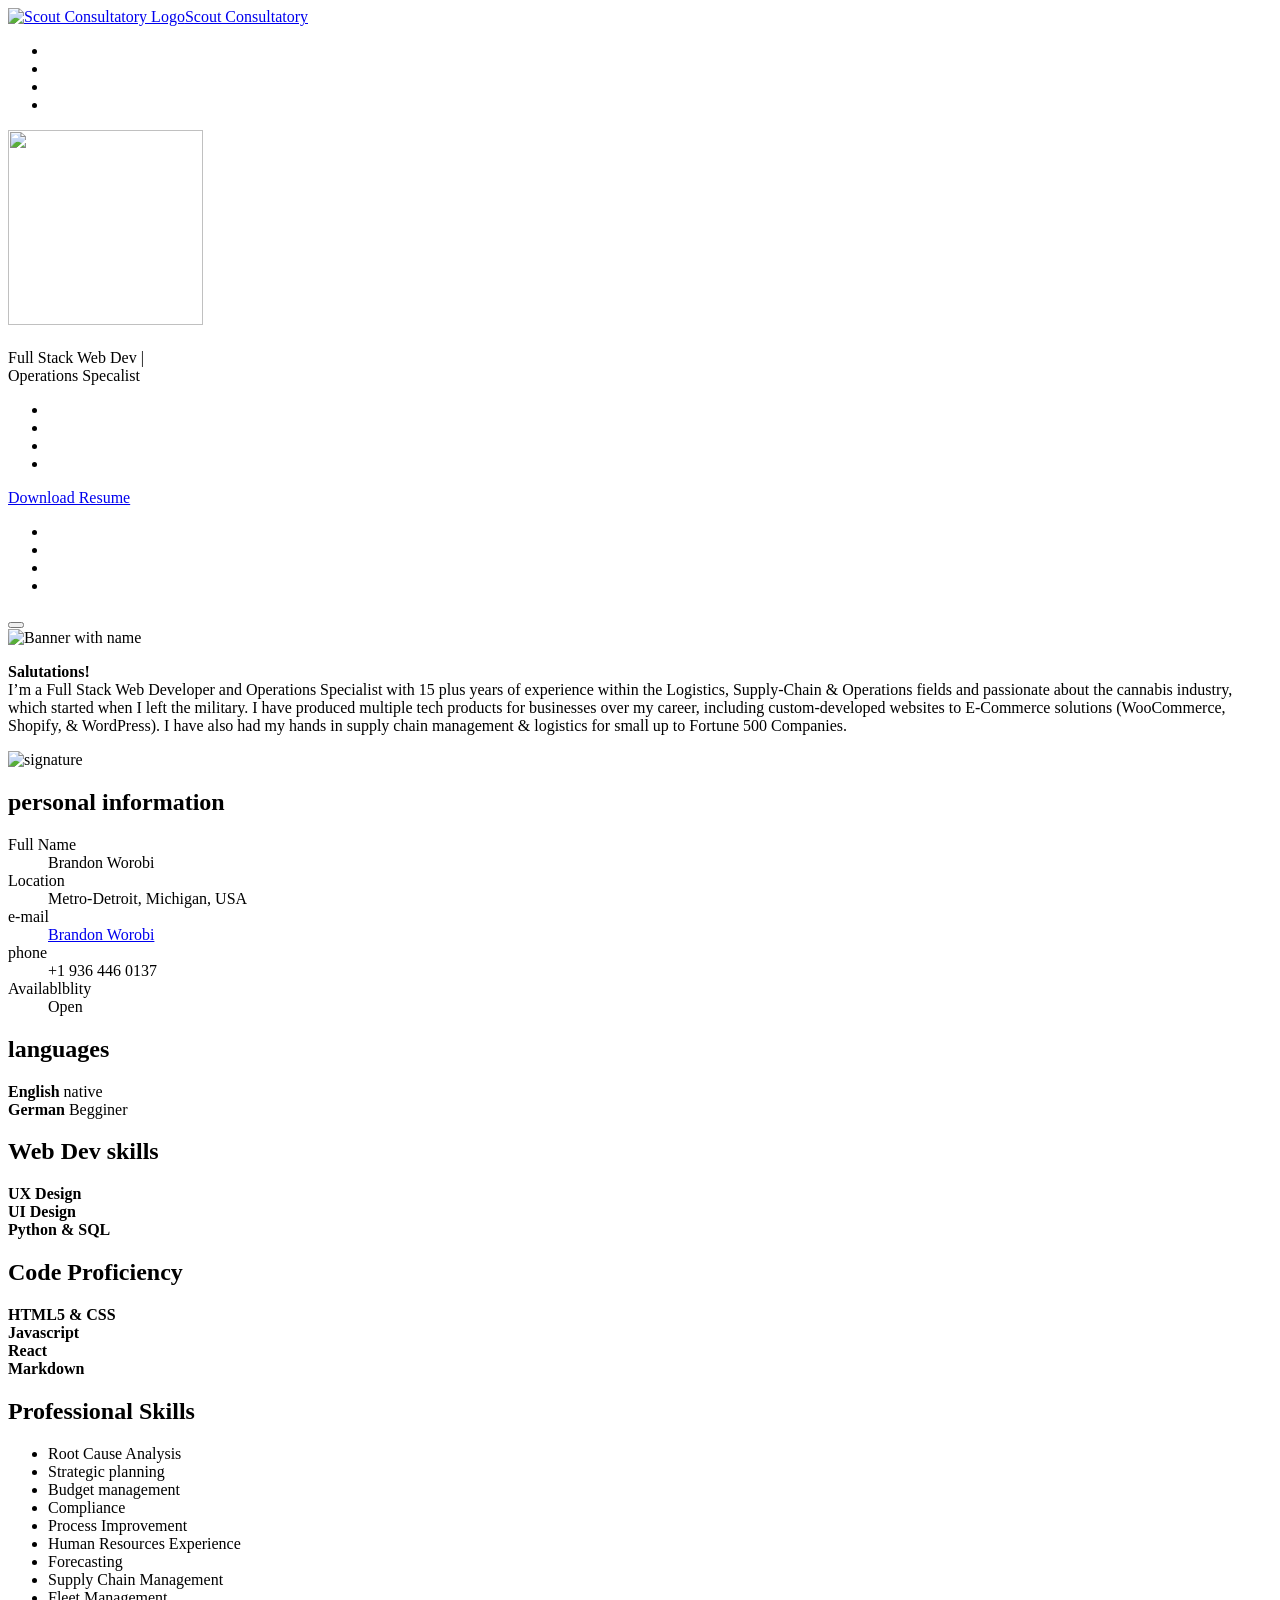
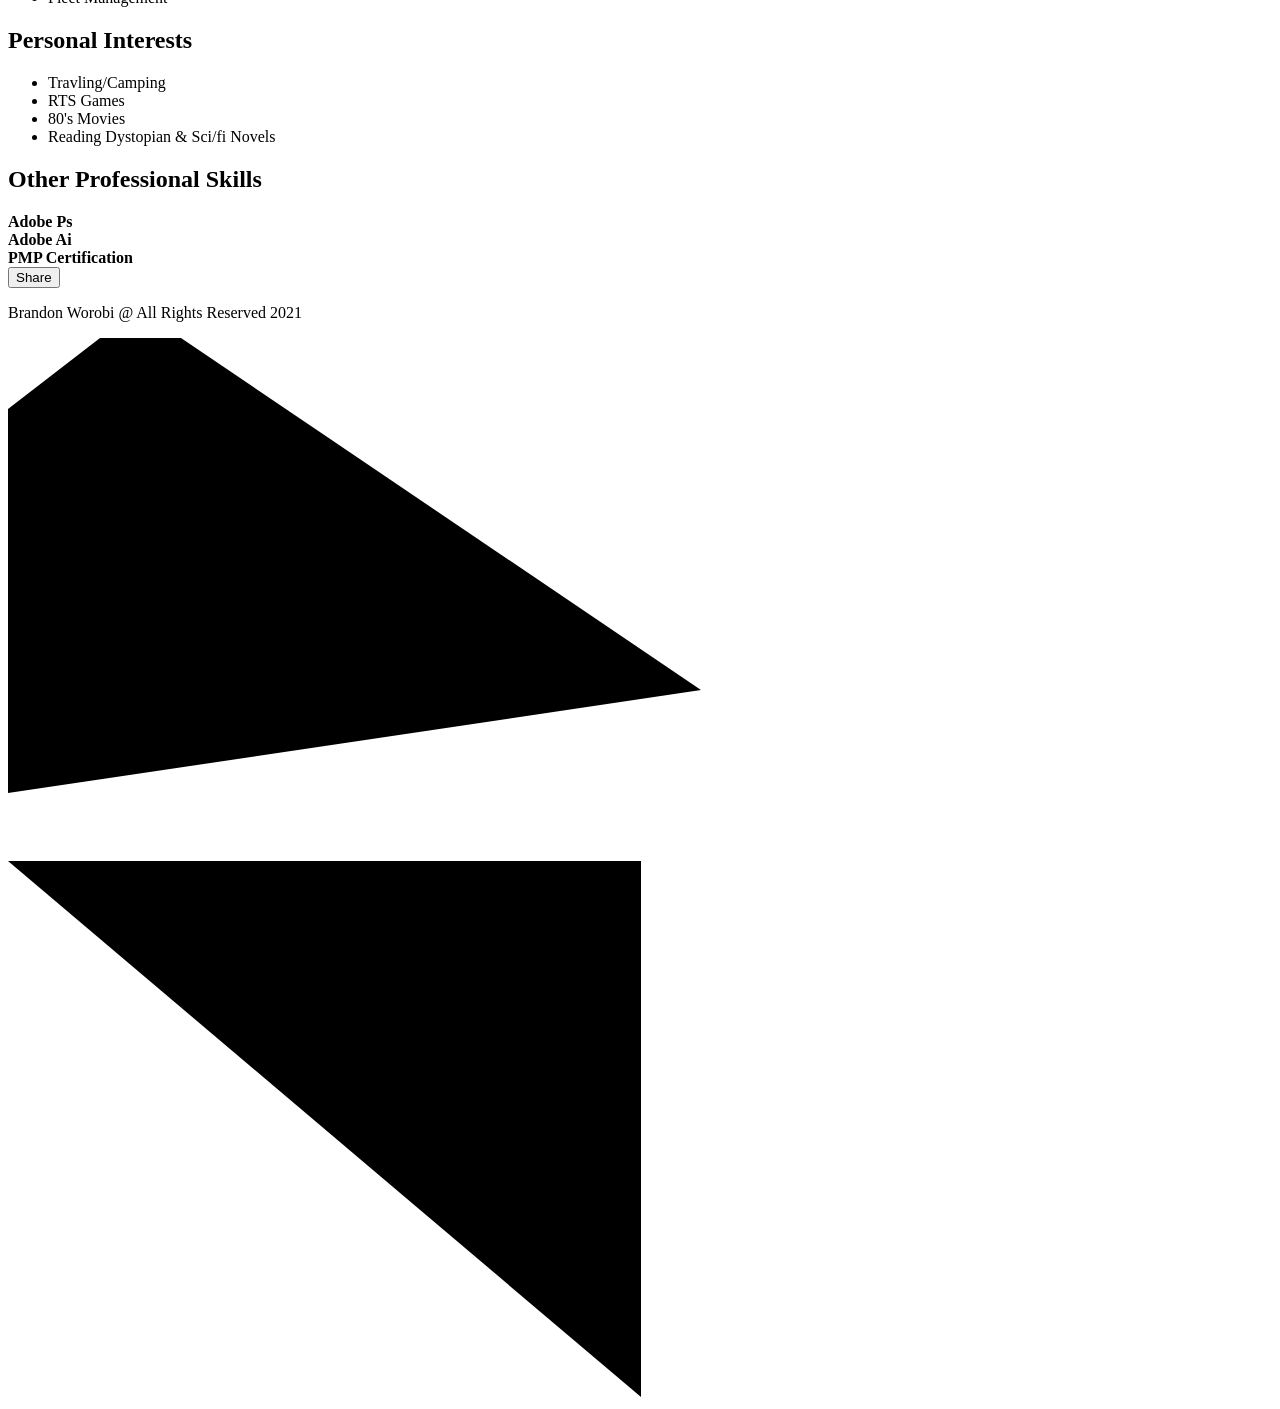
==== index.html @ 85aa5454 "update html file local" ====
<!DOCTYPE html>
<html lang="en" class="crt crt-side-box-on crt-nav-on crt-nav-type2 crt-main-nav-on crt-sidebar-on crt-layers-1">
<head>
    <meta charset="utf-8">
    <meta http-equiv="X-UA-Compatible" content="IE=edge">
    <meta name="viewport" content="width=device-width, initial-scale=1">

    <title>Brandon Worobi</title>
    <meta name="description" content="">

    <link rel="apple-touch-icon" href="apple-touch-icon.png">
    <link rel="icon" type="image/png" sizes="32x32" href="/favicon-32x32.png">
    <link rel="icon" type="image/png" sizes="16x16" href="/favicon-16x16.png">
    <link rel="shortcut icon" href="favicon.ico">

    <!-- Google Fonts -->
    <link href="https://fonts.googleapis.com/css?family=Pacifico" rel="stylesheet">
    <link href="https://fonts.googleapis.com/css?family=Quicksand:400,700" rel="stylesheet">

    <!-- Icon Fonts -->
    <link href="assets/fonts/icomoon/style.css" rel="stylesheet">

    <!-- Styles -->
    <link href="assets/css/plugins.min.css" rel="stylesheet">
    <link href="assets/css/style.min.css" rel="stylesheet">

    <!-- Modernizer -->
    <script type="text/javascript" src="assets/js/vendor/modernizr-3.3.1.min.js"></script>
</head>

<body class="">
<div class="crt-wrapper">
<header id="crt-header">
    <div class="crt-head-inner crt-container">
        <div class="crt-container-sm">
            <div class="crt-head-row">
                <div id="crt-head-col1" class="text-left crt-head-col">
                    <a id="crt-logo" class="crt-logo" href="index.html">
                        <img src="assets/images/uploads/brand/Scout_Consultatory.png" alt="Scout Consultatory Logo"><span>Scout Consultatory</span>
                    </a>
                </div> 
            </div>
        </div>
        <!-- .crt-head-inner -->
    </div>

    <nav id="crt-nav-sm" class="crt-nav hidden-lg hidden-md">
        <ul class="clear-list">
            <li>
                <a href="index.html" data-tooltip="Home"><img class="avatar avatar-42"
                                                                src="assets/images/uploads/avatar/BW-Selfie.png"
                                                                srcset="assets/images/uploads/avatar/BW-Selfie.png 2x"
                                                                alt=""></a>
            </li>
            <li>
                <a href="experience.html" data-tooltip="Experience"><span
                        class="crt-icon crt-icon-experience"></span></a>
            </li>
            <li>
                <a href="portfolio.html" data-tooltip="Portfolio"><span class="crt-icon crt-icon-portfolio"></span></a>
            </li>
            <li>
                <a href="contact.html" data-tooltip="Contact"><span class="crt-icon crt-icon-contact"></span></a>
            </li>
        </ul>
    </nav>
    <!-- #crt-nav-sm -->
</header>
<!-- #crt-header -->

<div id="crt-container" class="crt-container">
<div id="crt-side-box-wrap" class="crt-sticky">
    <div id="crt-side-box">

        <div class="crt-side-box-item">

            <div class="text-center crt-card bg-primary">
                <div class="crt-card-avatar">
                    <img class="avatar avatar-195" src="assets/images/uploads/avatar/BW-Selfie.png"
                         srcset="assets/images/uploads/avatar/BW-Selfie.png 2x" width="195" height="195" alt="">
                </div>
                <div class="crt-card-info">
                    <h2 class="text-upper"></h2>

                    <p class="text-muted">Full Stack Web Dev |<br> Operations Specalist</p>
                    <ul class="crt-social clear-list">
                        <li><a><span class="crt-icon crt-icon-linkedin"></span></a></li>
                        <li><a><span class="crt-icon crt-icon-twitter"></span></a></li>
                        <li><a><span class="crt-icon crt-icon-github"></span></a></li>
                        <li><a><span class="crt-icon crt-icon-instagram"></span></a></li>
                    </ul>
                </div>
            </div>
            <div class="crt-side-box-btn">
                <a class="btn btn-default btn-lg btn-block btn-thin btn-upper" href="#">Download Resume</a>
            </div>
        </div>
        <!-- .crt-side-box-item -->

    </div>
    <!-- #crt-side-box -->
</div>
<!-- #crt-side-box-wrap -->
<div id="crt-nav-wrap" class="hidden-sm hidden-xs">
    <div id="crt-nav-inner">
        <div class="crt-nav-cont">
            <div id="crt-nav-scroll">
                <nav id="crt-nav" class="crt-nav">
                    <ul class="clear-list">
                        <li>
                            <a href="index.html" data-tooltip="Home"><img class="avatar avatar-42"
                                                                            src="assets/images/uploads/avatar/BW-Selfie.png"
                                                                            srcset="assets/images/uploads/avatar/BW-Selfie.png 2x"
                                                                            alt=""></a>
                        </li>
                        <li>
                            <a href="experience.html" data-tooltip="Experience"><span
                                    class="crt-icon crt-icon-experience"></span></a>
                        </li>
                        <li>
                            <a href="portfolio.html" data-tooltip="Portfolio"><span
                                    class="crt-icon crt-icon-portfolio"></span></a>
                        </li>
                        <li>
                            <a href="contact.html" data-tooltip="Contact"><span
                                    class="crt-icon crt-icon-contact"></span></a>
                        </li>
                    </ul>
                </nav>
            </div>

            <div id="crt-nav-tools" class="hidden">
                <span class="crt-icon crt-icon-dots-three-horizontal"></span>

                <button id="crt-nav-arrow" class="clear-btn">
                    <span class="crt-icon crt-icon-chevron-thin-down"></span>
                </button>
            </div>
        </div>
        <div class="crt-nav-btm"></div>
    </div>
</div>
<!-- .crt-nav-wrap -->

<div class="crt-container-sm">
<div class="crt-paper-layers">
<div class="clearfix crt-paper">
<div class="crt-paper-cont paper-padd clear-mrg">

<section class="section brd-btm padd-box">
    <div class="row">
        <div class="col-sm-12">
            <img class="Banner" src="assets/images/uploads/site/Portfolio Banner updated.svg" alt="Banner with name">

            <div class="text-box">
                <p><b>Salutations!</b><br>
                    I’m a Full Stack Web Developer and Operations Specialist with 15 plus years
                    of experience within the Logistics, Supply-Chain & Operations fields and passionate 
                    about the cannabis industry, which started when I left the military. I have produced
                    multiple tech products for businesses over my career, including custom-developed websites 
                    to E-Commerce solutions (WooCommerce, Shopify, & WordPress). I have also had my hands in 
                    supply chain management & logistics for small up to Fortune 500 Companies.</p>
            </div>
        </div>
    </div>
    <!-- .row -->

    <div class="row">
        <div class="col-sm-9">
            
            <!-- .crt-share -->
        </div>
        <div class="text-right col-sm-3">
            <img src="assets/images/uploads/signature.svg" alt="signature">
        </div>
    </div>
    <!-- .row -->
</section>
<!-- .section -->

<section class="section brd-btm padd-box">
    <div class="row">
        <div class="col-sm-6 clear-mrg">
            <h2 class="title-thin text-muted">personal information</h2>

            <dl class="dl-horizontal clear-mrg">
                <dt class="text-upper">Full Name</dt>
                <dd>Brandon Worobi</dd>

                <dt class="text-upper">Location</dt>
                <dd>Metro-Detroit, Michigan, USA
                </dd>

                <dt class="text-upper">e-mail</dt>
                <dd><a href="mailto:Brandon@Worobi.com">Brandon Worobi</a></dd>

                <dt class="text-upper">phone</dt>
                <dd>+1 936 446 0137</dd>

                <dt class="text-upper">Availablblity</dt>
                <dd>Open</dd>
            </dl>
        </div>
        <!-- .col-sm-6 -->

        <div class="col-sm-6 clear-mrg">
            <h2 class="title-thin text-muted">languages</h2>

            <div class="progress-bullets crt-animate" role="progressbar" aria-valuenow="10" aria-valuemin="0"
                 aria-valuemax="10">
                <strong class="progress-title">English</strong>
                        <span class="progress-bar">
                            <span class="bullet fill"></span>
                            <span class="bullet fill"></span>
                            <span class="bullet fill"></span>
                            <span class="bullet fill"></span>
                            <span class="bullet fill"></span>
                            <span class="bullet fill"></span>
                            <span class="bullet fill"></span>
                            <span class="bullet fill"></span>
                            <span class="bullet fill"></span>
                            <span class="bullet fill"></span>
                        </span>
                <span class="progress-text text-muted">native</span>
            </div>

            <div class="progress-bullets crt-animate" role="progressbar" aria-valuenow="8" aria-valuemin="0"
                 aria-valuemax="10">
                <strong class="progress-title">German</strong>
                        <span class="progress-bar">
                            <span class="bullet fill"></span>
                            <span class="bullet fill"></span>
                            <span class="bullet fill"></span>
                            <span class="bullet fill"></span>
                            <span class="bullet fill"></span>
                            <span class="bullet"></span>
                            <span class="bullet"></span>
                            <span class="bullet"></span>
                            <span class="bullet"></span>
                            <span class="bullet"></span>
                        </span>
                <span class="progress-text text-muted">Begginer</span>
            </div>
        </div>
        <!-- .col-sm-6 -->
    </div>
    <!-- .row -->
</section>
<!-- .section -->

<section class="section brd-btm padd-box">
    <div class="row">
        <div class="col-sm-6 clear-mrg">
            <h2 class="title-thin text-muted">Web Dev skills</h2>

            <div class="row">
                <div class="text-center col-xs-4">
                    <div class="progress-chart crt-animate" role="progressbar" aria-valuenow="90" aria-valuemin="0"
                         aria-valuemax="100">
                        <div class="progress-bar" data-text="95%" data-value="0.95"></div>
                        <strong class="progress-title">UX Design</strong>
                    </div>
                </div>
                <!-- .col-xs-4 -->
                <div class="text-center col-xs-4">
                    <div class="progress-chart crt-animate" role="progressbar" aria-valuenow="66" aria-valuemin="0"
                         aria-valuemax="100">
                        <div class="progress-bar" data-text="80%" data-value="0.8"></div>
                        <strong class="progress-title">UI Design</strong>
                    </div>
                </div>
                <div class="text-center col-xs-4">
                    <div class="progress-chart crt-animate" role="progressbar" aria-valuenow="88" aria-valuemin="0"
                         aria-valuemax="100">
                        <div class="progress-bar" data-text="51%" data-value="0.51"></div>
                        <strong class="progress-title">Python  & SQL</strong>
                    </div>
                </div>

            </div>
            <!-- .row -->
        </div>
        <!-- .col-sm-6 -->

        <div class="col-sm-6 clear-mrg">
            <h2 class="title-thin text-muted">Code Proficiency</h2>

            <div class="progress-line crt-animate" role="progressbar" aria-valuenow="90" aria-valuemin="0"
                 aria-valuemax="100">
                <strong class="progress-title">HTML5 & CSS</strong>

                <div class="progress-bar" data-text="90%" data-value="0.9"></div>
            </div>

            <div class="progress-line crt-animate" role="progressbar" aria-valuenow="80" aria-valuemin="0"
                 aria-valuemax="100">
                <strong class="progress-title">Javascript</strong>

                <div class="progress-bar" data-text="70%" data-value="0.8"></div>
            </div>

            <div class="progress-line crt-animate" role="progressbar" aria-valuenow="80" aria-valuemin="0"
                 aria-valuemax="100">
                <strong class="progress-title">React</strong>

                <div class="progress-bar" data-text="40%" data-value="0.4"></div>
            </div>

            <div class="progress-line crt-animate" role="progressbar" aria-valuenow="70" aria-valuemin="0"
                 aria-valuemax="100">
                <strong class="progress-title">Markdown</strong>

                <div class="progress-bar" data-text="95%" data-value="0.95"></div>
            </div>
        </div>
        <!-- .col-sm-6 -->
    </div>
    <!-- .row -->
</section>
<!-- .section -->
<section class="section brd-btm padd-box">
    <div class="row">
        <div class="col-sm-12 clear-mrg">
            <h2 class="title-thin text-muted">Professional Skills</h2>

            <ul class="clearfix icon-list icon-list-col3">
                <li><span class="crt-icon crt-icon-cogs"></span>Root Cause Analysis</li>
                <li><span class="crt-icon crt-icon-blog"></span>Strategic planning</li>
                <li><span class="crt-icon crt-dollar-sign"></span>Budget management</li>
                <li><span class="crt-icon crt-icon-hammer2"></span>Compliance</li>
                <li><span class="crt-icon crt-icon-tree"></span>Process Improvement</li>
                <li><span class="crt-icon crt-icon-user-tie"></span>Human Resources Experience</li>
                <li><span class="crt-icon crt-icon-cloud"></span>Forecasting</li>
                <li><span class="crt-icon crt-icon-clipboard"></span>Supply Chain Management</li>
                <li><span class="crt-icon crt-icon-truck"></span>Fleet Management</li>

            </ul>
        </div>
    </div>
</section>

<section class="section brd-btm padd-box">
    <div class="col-sm-6 clear-mrg">
        <h2 class="title-thin text-muted">Personal Interests</h2>

        <ul class="styled-list clear-mrg">
            <li>Travling/Camping</li>
            <li>RTS Games</li>
            <li>80's Movies</li>
            <li>Reading Dystopian & Sci/fi Novels</li>
        </ul>
    </div>
    <div class="row">
        <div class="col-sm-6 clear-mrg">
            <h2 class="title-thin text-muted">Other Professional Skills</h2>

            <div class="progress-line crt-animate" role="progressbar" aria-valuenow="80" aria-valuemin="0"
                 aria-valuemax="100">
                <strong class="progress-title">Adobe Ps</strong>

                <div class="progress-bar" data-text="80%" data-value="0.8"></div>
            </div>

            <div class="progress-line crt-animate" role="progressbar" aria-valuenow="50" aria-valuemin="0"
                 aria-valuemax="100">
                <strong class="progress-title">Adobe Ai</strong>

                <div class="progress-bar" data-text="50%" data-value="0.5"></div>
            </div>

            <div class="progress-line crt-animate" role="progressbar" aria-valuenow="30" aria-valuemin="0"
                 aria-valuemax="100">
                <strong class="progress-title">PMP Certification</strong>

                <div class="progress-bar" data-text="30%" data-value="0.3"></div>
            </div>
            
        </div>


        
        <!-- .col-sm-6 -->
    </div>
    
    <!-- .row -->
</section>
<!-- .section -->
<div class="clearfix crt-share-box">
    <button id="btn-share" class="btn btn-share btn-upper"><span
            class="crt-icon crt-icon-share-alt"></span>Share
    </button>
    <script type="text/javascript"
            src="//s7.addthis.com/js/300/addthis_widget.js#pubid=ra-5821a6c28931dc81"></script>
    <div class="addthis_inline_share_toolbox"></div>
</div>


<!-- .crt-paper-cont -->
</div>
<!-- .crt-paper -->
</div>
<!-- .crt-paper-layers -->

</div>
<!-- .crt-container-sm -->
</div>
<!-- .crt-container -->


<!-- #crt-sidebar -->
<footer id="crt-footer" class="crt-container-lg">
    <div class="crt-container">
        <div class="text-center crt-container-sm clear-mrg">
            <p>Brandon Worobi @ All Rights Reserved 2021</p>
        </div>
    </div>
    <!-- .crt-container -->
</footer>
<!-- #crt-footer -->

<svg id="crt-bg-shape-1" class="hidden-sm hidden-xs" height="519" width="758">
    <polygon class="pol" points="0,455,693,352,173,0,92,0,0,71"/>
</svg>

<svg id="crt-bg-shape-2" class="hidden-sm hidden-xs" height="536" width="633">
    <polygon points="0,0,633,0,633,536"/>
</svg>
</div>
<!-- .crt-wrapper -->

<!-- Scripts -->
<script type="text/javascript" src="https://ajax.googleapis.com/ajax/libs/jquery/1.12.4/jquery.min.js"></script>
<script>window.jQuery || document.write('<script src="assets/js/vendor/jquery-1.12.4.min.js"><\/script>')</script>
<script type="text/javascript" src="https://maps.googleapis.com/maps/api/js"></script>

<script type="text/javascript" src="assets/js/plugins.min.js"></script>
<script type="text/javascript" src="assets/js/theme.min.js"></script>
</body>
</html>
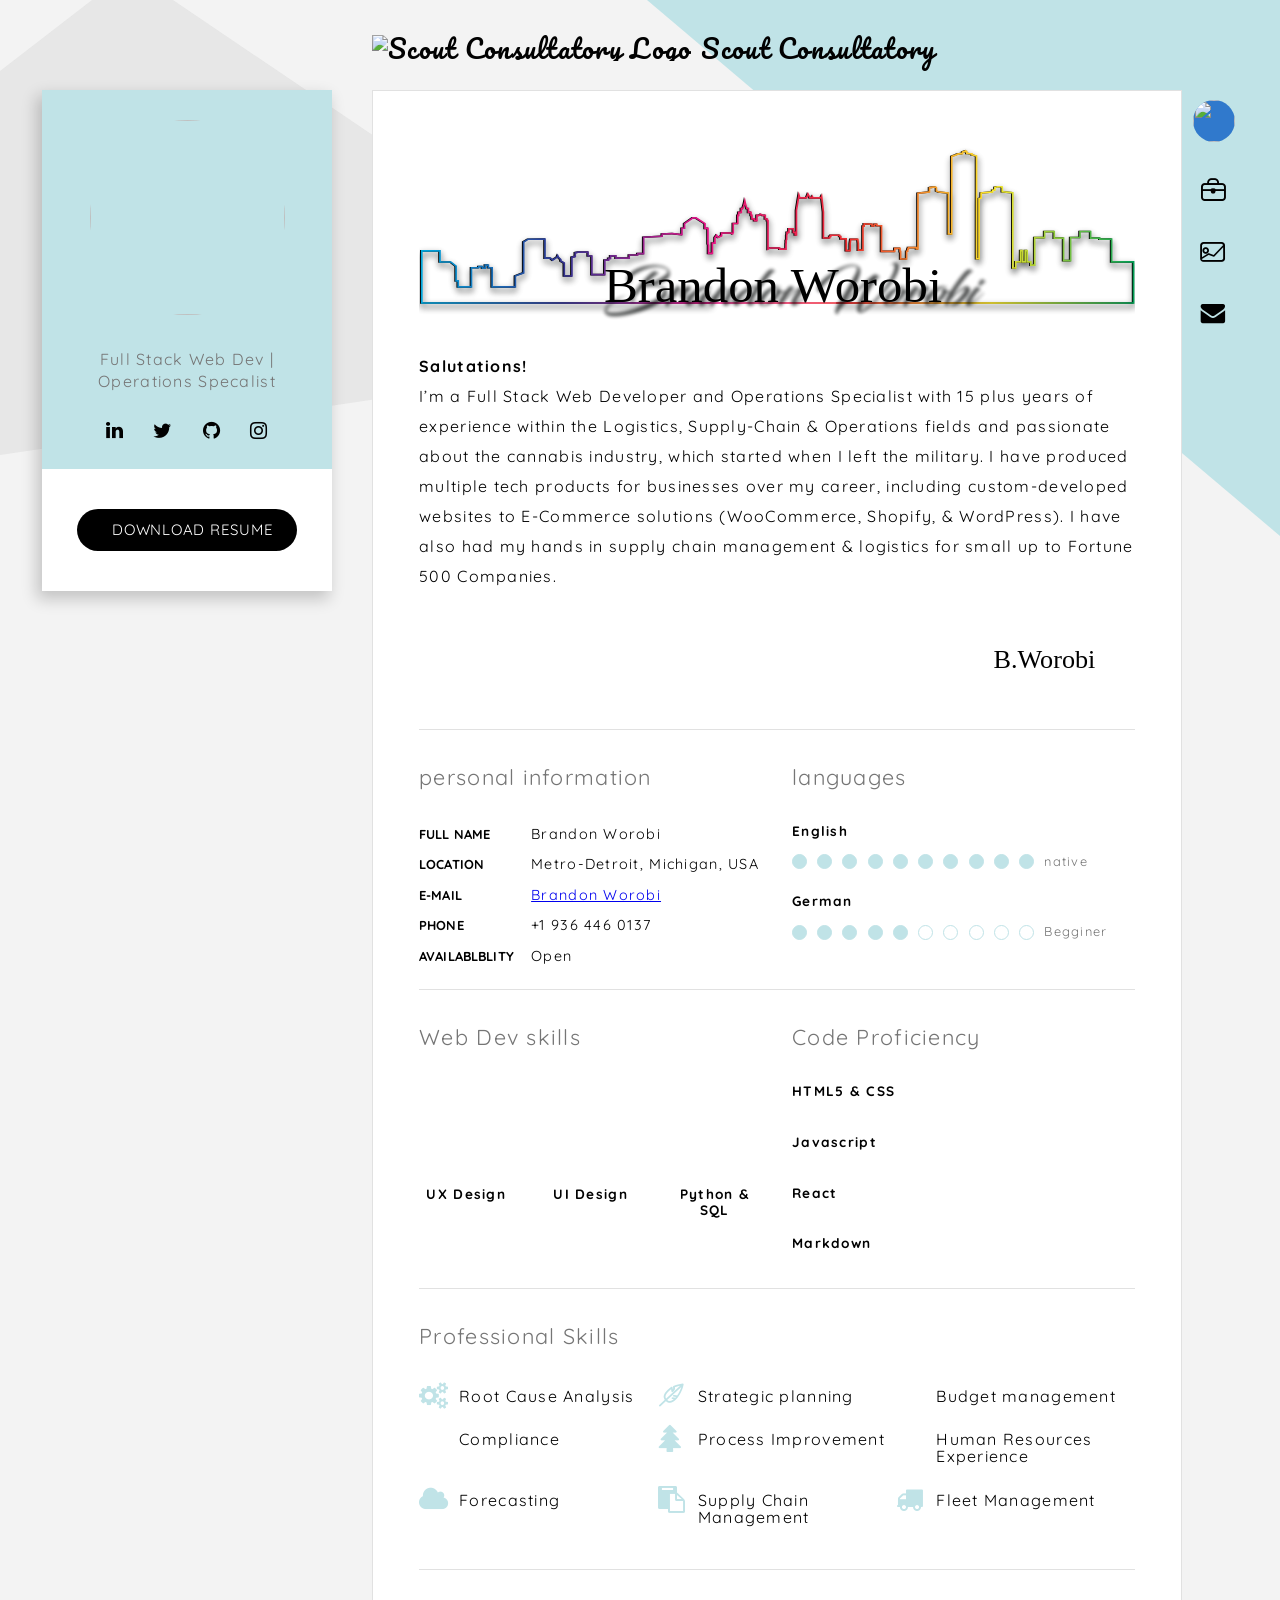
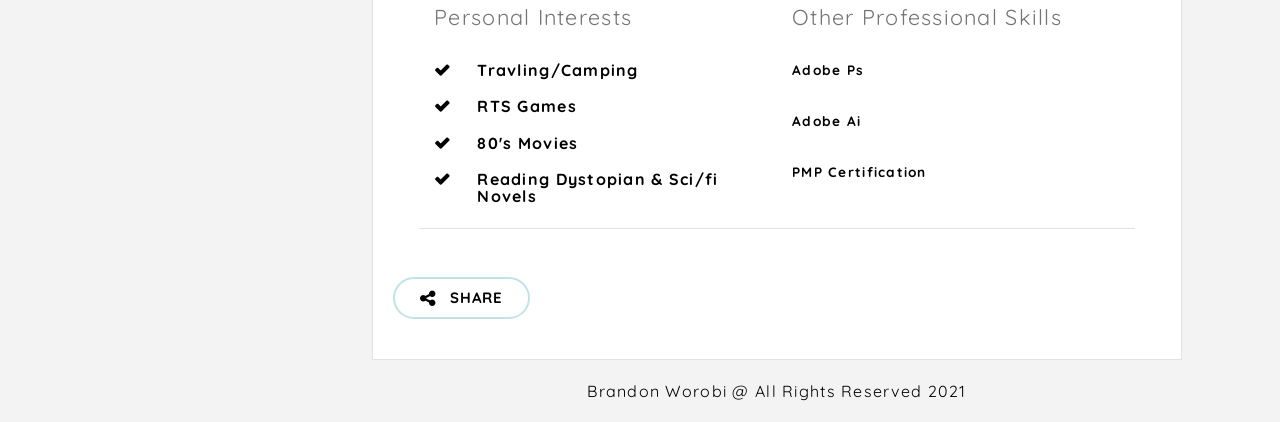
==== commit f9ead124: "update files" ====
--- a/index.html
+++ b/index.html
@@ -18,11 +18,11 @@
     <link href="https://fonts.googleapis.com/css?family=Quicksand:400,700" rel="stylesheet">
 
     <!-- Icon Fonts -->
-    <link href="assets/fonts/icomoon/style.css" rel="stylesheet">
+    <link href="/certy-html-v1.0.1/assets/fonts/icomoon/style.css" rel="stylesheet">
 
     <!-- Styles -->
-    <link href="assets/css/plugins.min.css" rel="stylesheet">
-    <link href="assets/css/style.min.css" rel="stylesheet">
+    <link href="/certy-html-v1.0.1/assets/css/plugins.css" rel="stylesheet">
+    <link href="/certy-html-v1.0.1/assets/css/style.css" rel="stylesheet">
 
     <!-- Modernizer -->
     <script type="text/javascript" src="assets/js/vendor/modernizr-3.3.1.min.js"></script>
@@ -36,7 +36,7 @@
             <div class="crt-head-row">
                 <div id="crt-head-col1" class="text-left crt-head-col">
                     <a id="crt-logo" class="crt-logo" href="index.html">
-                        <img src="assets/images/uploads/brand/Scout_Consultatory.png" alt="Scout Consultatory Logo"><span>Scout Consultatory</span>
+                        <img src="/certy-html-v1.0.1/assets/images/uploads/brand/Scout_Consultatory.png" alt="Scout Consultatory Logo"><span>Scout Consultatory</span>
                     </a>
                 </div> 
             </div>
@@ -48,8 +48,8 @@
         <ul class="clear-list">
             <li>
                 <a href="index.html" data-tooltip="Home"><img class="avatar avatar-42"
-                                                                src="assets/images/uploads/avatar/BW-Selfie.png"
-                                                                srcset="assets/images/uploads/avatar/BW-Selfie.png 2x"
+                                                                src="/certy-html-v1.0.1/assets/images/uploads/avatar/BW-Selfie.png"
+                                                                srcset="/certy-html-v1.0.1/assets/images/uploads/avatar/BW-Selfie.png 2x"
                                                                 alt=""></a>
             </li>
             <li>
@@ -76,8 +76,8 @@
 
             <div class="text-center crt-card bg-primary">
                 <div class="crt-card-avatar">
-                    <img class="avatar avatar-195" src="assets/images/uploads/avatar/BW-Selfie.png"
-                         srcset="assets/images/uploads/avatar/BW-Selfie.png 2x" width="195" height="195" alt="">
+                    <img class="avatar avatar-195" src="/certy-html-v1.0.1/assets/images/uploads/avatar/BW-Selfie.png"
+                         srcset="/certy-html-v1.0.1/assets/images/uploads/avatar/BW-Selfie.png 2x" width="195" height="195" alt="">
                 </div>
                 <div class="crt-card-info">
                     <h2 class="text-upper"></h2>
@@ -108,21 +108,21 @@
                 <nav id="crt-nav" class="crt-nav">
                     <ul class="clear-list">
                         <li>
-                            <a href="index.html" data-tooltip="Home"><img class="avatar avatar-42"
-                                                                            src="assets/images/uploads/avatar/BW-Selfie.png"
-                                                                            srcset="assets/images/uploads/avatar/BW-Selfie.png 2x"
+                            <a href="/index.html" data-tooltip="Home"><img class="avatar avatar-42"
+                                                                            src="/certy-html-v1.0.1/assets/images/uploads/avatar/BW-Selfie.png"
+                                                                            srcset="/certy-html-v1.0.1/assets/images/uploads/avatar/BW-Selfie.png 2x"
                                                                             alt=""></a>
                         </li>
                         <li>
-                            <a href="experience.html" data-tooltip="Experience"><span
+                            <a href="/certy-html-v1.0.1/experience.html" data-tooltip="Experience"><span
                                     class="crt-icon crt-icon-experience"></span></a>
                         </li>
                         <li>
-                            <a href="portfolio.html" data-tooltip="Portfolio"><span
+                            <a href="/certy-html-v1.0.1/portfolio.html" data-tooltip="Portfolio"><span
                                     class="crt-icon crt-icon-portfolio"></span></a>
                         </li>
                         <li>
-                            <a href="contact.html" data-tooltip="Contact"><span
+                            <a href="/certy-html-v1.0.1/contact.html" data-tooltip="Contact"><span
                                     class="crt-icon crt-icon-contact"></span></a>
                         </li>
                     </ul>
@@ -150,7 +150,7 @@
 <section class="section brd-btm padd-box">
     <div class="row">
         <div class="col-sm-12">
-            <img class="Banner" src="assets/images/uploads/site/Portfolio Banner updated.svg" alt="Banner with name">
+            <img class="Banner" src="/certy-html-v1.0.1/assets/images/uploads/site/Portfolio Banner updated.svg" alt="Banner with name">
 
             <div class="text-box">
                 <p><b>Salutations!</b><br>
@@ -171,7 +171,7 @@
             <!-- .crt-share -->
         </div>
         <div class="text-right col-sm-3">
-            <img src="assets/images/uploads/signature.svg" alt="signature">
+            <img src="/certy-html-v1.0.1/assets/images/uploads/signature.svg" alt="signature">
         </div>
     </div>
     <!-- .row -->
--- a/certy-html-v1.0.1/assets/fonts/icomoon/style.css
+++ b/certy-html-v1.0.1/assets/fonts/icomoon/style.css
@@ -0,0 +1,2135 @@
+@font-face {
+  font-family: 'icomoon';
+  src:
+    url('fonts/icomoon.ttf?8dntj0') format('truetype'),
+    url('fonts/icomoon.woff?8dntj0') format('woff'),
+    url('fonts/icomoon.svg?8dntj0#icomoon') format('svg');
+  font-weight: normal;
+  font-style: normal;
+}
+
+.crt-icon {
+  /* use !important to prevent issues with browser extensions that change fonts */
+  font-family: 'icomoon' !important;
+  speak: none;
+  font-style: normal;
+  font-weight: normal;
+  font-variant: normal;
+  text-transform: none;
+  line-height: 1;
+
+  /* Better Font Rendering =========== */
+  -webkit-font-smoothing: antialiased;
+  -moz-osx-font-smoothing: grayscale;
+}
+
+.crt-icon-arrow-flat-left:before {
+  content: "\e90d";
+}
+.crt-icon-arrow-flat-right:before {
+  content: "\e90e";
+}
+.crt-icon-quote:before {
+  content: "\e90a";
+}
+.crt-icon-side-bar-icon:before {
+  content: "\e900";
+}
+.crt-icon-references:before {
+  content: "\e901";
+}
+.crt-icon-portfolio:before {
+  content: "\e902";
+}
+.crt-icon-experience:before {
+  content: "\e903";
+}
+.crt-icon-contact:before {
+  content: "\e904";
+}
+.crt-icon-blog:before {
+  content: "\e905";
+}
+.crt-icon-arrow-page-up:before {
+  content: "\e906";
+}
+.crt-icon-about:before {
+  content: "\e907";
+}
+.crt-icon-chevron-thin-right:before {
+  content: "\e90b";
+}
+.crt-icon-chevron-thin-left:before {
+  content: "\e90c";
+}
+.crt-icon-chevron-thin-down:before {
+  content: "\e908";
+}
+.crt-icon-dots-three-horizontal:before {
+  content: "\e909";
+}
+.crt-icon-asterisk:before {
+  content: "\f069";
+}
+.crt-icon-plus:before {
+  content: "\f067";
+}
+.crt-icon-question:before {
+  content: "\f128";
+}
+.crt-icon-minus:before {
+  content: "\f068";
+}
+.crt-icon-glass:before {
+  content: "\f000";
+}
+.crt-icon-music:before {
+  content: "\f001";
+}
+.crt-icon-search:before {
+  content: "\f002";
+}
+.crt-icon-envelope-o:before {
+  content: "\f003";
+}
+.crt-icon-heart:before {
+  content: "\f004";
+}
+.crt-icon-star:before {
+  content: "\f005";
+}
+.crt-icon-star-o:before {
+  content: "\f006";
+}
+.crt-icon-user:before {
+  content: "\f007";
+}
+.crt-icon-film:before {
+  content: "\f008";
+}
+.crt-icon-th-large:before {
+  content: "\f009";
+}
+.crt-icon-th:before {
+  content: "\f00a";
+}
+.crt-icon-th-list:before {
+  content: "\f00b";
+}
+.crt-icon-check:before {
+  content: "\f00c";
+}
+.crt-icon-close:before {
+  content: "\f00d";
+}
+.crt-icon-search-plus:before {
+  content: "\f00e";
+}
+.crt-icon-search-minus:before {
+  content: "\f010";
+}
+.crt-icon-power-off:before {
+  content: "\f011";
+}
+.crt-icon-signal:before {
+  content: "\f012";
+}
+.crt-icon-gear:before {
+  content: "\f013";
+}
+.crt-icon-trash-o:before {
+  content: "\f014";
+}
+.crt-icon-home:before {
+  content: "\f015";
+}
+.crt-icon-file-o:before {
+  content: "\f016";
+}
+.crt-icon-clock-o:before {
+  content: "\f017";
+}
+.crt-icon-road:before {
+  content: "\f018";
+}
+.crt-icon-download:before {
+  content: "\f019";
+}
+.crt-icon-arrow-circle-o-down:before {
+  content: "\f01a";
+}
+.crt-icon-arrow-circle-o-up:before {
+  content: "\f01b";
+}
+.crt-icon-inbox:before {
+  content: "\f01c";
+}
+.crt-icon-play-circle-o:before {
+  content: "\f01d";
+}
+.crt-icon-repeat:before {
+  content: "\f01e";
+}
+.crt-icon-refresh:before {
+  content: "\f021";
+}
+.crt-icon-list-alt:before {
+  content: "\f022";
+}
+.crt-icon-lock:before {
+  content: "\f023";
+}
+.crt-icon-flag:before {
+  content: "\f024";
+}
+.crt-icon-headphones:before {
+  content: "\f025";
+}
+.crt-icon-volume-off:before {
+  content: "\f026";
+}
+.crt-icon-volume-down:before {
+  content: "\f027";
+}
+.crt-icon-volume-up:before {
+  content: "\f028";
+}
+.crt-icon-qrcode:before {
+  content: "\f029";
+}
+.crt-icon-barcode:before {
+  content: "\f02a";
+}
+.crt-icon-tag:before {
+  content: "\f02b";
+}
+.crt-icon-tags:before {
+  content: "\f02c";
+}
+.crt-icon-book:before {
+  content: "\f02d";
+}
+.crt-icon-bookmark:before {
+  content: "\f02e";
+}
+.crt-icon-print:before {
+  content: "\f02f";
+}
+.crt-icon-camera:before {
+  content: "\f030";
+}
+.crt-icon-font:before {
+  content: "\f031";
+}
+.crt-icon-bold:before {
+  content: "\f032";
+}
+.crt-icon-italic:before {
+  content: "\f033";
+}
+.crt-icon-text-height:before {
+  content: "\f034";
+}
+.crt-icon-text-width:before {
+  content: "\f035";
+}
+.crt-icon-align-left:before {
+  content: "\f036";
+}
+.crt-icon-align-center:before {
+  content: "\f037";
+}
+.crt-icon-align-right:before {
+  content: "\f038";
+}
+.crt-icon-align-justify:before {
+  content: "\f039";
+}
+.crt-icon-list:before {
+  content: "\f03a";
+}
+.crt-icon-dedent:before {
+  content: "\f03b";
+}
+.crt-icon-outdent:before {
+  content: "\f03b";
+}
+.crt-icon-indent:before {
+  content: "\f03c";
+}
+.crt-icon-video-camera:before {
+  content: "\f03d";
+}
+.crt-icon-image:before {
+  content: "\f03e";
+}
+.crt-icon-pencil:before {
+  content: "\f040";
+}
+.crt-icon-map-marker:before {
+  content: "\f041";
+}
+.crt-icon-adjust:before {
+  content: "\f042";
+}
+.crt-icon-tint:before {
+  content: "\f043";
+}
+.crt-icon-edit:before {
+  content: "\f044";
+}
+.crt-icon-share-square-o:before {
+  content: "\f045";
+}
+.crt-icon-check-square-o:before {
+  content: "\f046";
+}
+.crt-icon-arrows:before {
+  content: "\f047";
+}
+.crt-icon-step-backward:before {
+  content: "\f048";
+}
+.crt-icon-fast-backward:before {
+  content: "\f049";
+}
+.crt-icon-backward:before {
+  content: "\f04a";
+}
+.crt-icon-play:before {
+  content: "\f04b";
+}
+.crt-icon-pause:before {
+  content: "\f04c";
+}
+.crt-icon-stop:before {
+  content: "\f04d";
+}
+.crt-icon-forward:before {
+  content: "\f04e";
+}
+.crt-icon-fast-forward:before {
+  content: "\f050";
+}
+.crt-icon-step-forward:before {
+  content: "\f051";
+}
+.crt-icon-eject:before {
+  content: "\f052";
+}
+.crt-icon-chevron-left:before {
+  content: "\f053";
+}
+.crt-icon-chevron-right:before {
+  content: "\f054";
+}
+.crt-icon-plus-circle:before {
+  content: "\f055";
+}
+.crt-icon-minus-circle:before {
+  content: "\f056";
+}
+.crt-icon-times-circle:before {
+  content: "\f057";
+}
+.crt-icon-check-circle:before {
+  content: "\f058";
+}
+.crt-icon-question-circle:before {
+  content: "\f059";
+}
+.crt-icon-info-circle:before {
+  content: "\f05a";
+}
+.crt-icon-crosshairs:before {
+  content: "\f05b";
+}
+.crt-icon-times-circle-o:before {
+  content: "\f05c";
+}
+.crt-icon-check-circle-o:before {
+  content: "\f05d";
+}
+.crt-icon-ban:before {
+  content: "\f05e";
+}
+.crt-icon-arrow-left:before {
+  content: "\f060";
+}
+.crt-icon-arrow-right:before {
+  content: "\f061";
+}
+.crt-icon-arrow-up:before {
+  content: "\f062";
+}
+.crt-icon-arrow-down:before {
+  content: "\f063";
+}
+.crt-icon-mail-forward:before {
+  content: "\f064";
+}
+.crt-icon-expand:before {
+  content: "\f065";
+}
+.crt-icon-compress:before {
+  content: "\f066";
+}
+.crt-icon-exclamation-circle:before {
+  content: "\f06a";
+}
+.crt-icon-gift:before {
+  content: "\f06b";
+}
+.crt-icon-leaf:before {
+  content: "\f06c";
+}
+.crt-icon-fire:before {
+  content: "\f06d";
+}
+.crt-icon-eye:before {
+  content: "\f06e";
+}
+.crt-icon-eye-slash:before {
+  content: "\f070";
+}
+.crt-icon-warning:before {
+  content: "\f071";
+}
+.crt-icon-plane:before {
+  content: "\f072";
+}
+.crt-icon-calendar:before {
+  content: "\f073";
+}
+.crt-icon-random:before {
+  content: "\f074";
+}
+.crt-icon-comment:before {
+  content: "\f075";
+}
+.crt-icon-magnet:before {
+  content: "\f076";
+}
+.crt-icon-chevron-up:before {
+  content: "\f077";
+}
+.crt-icon-chevron-down:before {
+  content: "\f078";
+}
+.crt-icon-retweet:before {
+  content: "\f079";
+}
+.crt-icon-shopping-cart:before {
+  content: "\f07a";
+}
+.crt-icon-folder:before {
+  content: "\f07b";
+}
+.crt-icon-folder-open:before {
+  content: "\f07c";
+}
+.crt-icon-arrows-v:before {
+  content: "\f07d";
+}
+.crt-icon-arrows-h:before {
+  content: "\f07e";
+}
+.crt-icon-bar-chart:before {
+  content: "\f080";
+}
+.crt-icon-twitter-square:before {
+  content: "\f081";
+}
+.crt-icon-facebook-square:before {
+  content: "\f082";
+}
+.crt-icon-camera-retro:before {
+  content: "\f083";
+}
+.crt-icon-key:before {
+  content: "\f084";
+}
+.crt-icon-cogs:before {
+  content: "\f085";
+}
+.crt-icon-comments:before {
+  content: "\f086";
+}
+.crt-icon-thumbs-o-up:before {
+  content: "\f087";
+}
+.crt-icon-thumbs-o-down:before {
+  content: "\f088";
+}
+.crt-icon-star-half:before {
+  content: "\f089";
+}
+.crt-icon-heart-o:before {
+  content: "\f08a";
+}
+.crt-icon-sign-out:before {
+  content: "\f08b";
+}
+.crt-icon-linkedin-square:before {
+  content: "\f08c";
+}
+.crt-icon-thumb-tack:before {
+  content: "\f08d";
+}
+.crt-icon-external-link:before {
+  content: "\f08e";
+}
+.crt-icon-sign-in:before {
+  content: "\f090";
+}
+.crt-icon-trophy:before {
+  content: "\f091";
+}
+.crt-icon-github-square:before {
+  content: "\f092";
+}
+.crt-icon-upload:before {
+  content: "\f093";
+}
+.crt-icon-lemon-o:before {
+  content: "\f094";
+}
+.crt-icon-phone:before {
+  content: "\f095";
+}
+.crt-icon-square-o:before {
+  content: "\f096";
+}
+.crt-icon-bookmark-o:before {
+  content: "\f097";
+}
+.crt-icon-phone-square:before {
+  content: "\f098";
+}
+.crt-icon-twitter:before {
+  content: "\f099";
+}
+.crt-icon-facebook:before {
+  content: "\f09a";
+}
+.crt-icon-github:before {
+  content: "\f09b";
+}
+.crt-icon-unlock:before {
+  content: "\f09c";
+}
+.crt-icon-credit-card:before {
+  content: "\f09d";
+}
+.crt-icon-feed:before {
+  content: "\f09e";
+}
+.crt-icon-rss:before {
+  content: "\f09e";
+}
+.crt-icon-hdd-o:before {
+  content: "\f0a0";
+}
+.crt-icon-bullhorn:before {
+  content: "\f0a1";
+}
+.crt-icon-bell-o:before {
+  content: "\f0a2";
+}
+.crt-icon-certificate:before {
+  content: "\f0a3";
+}
+.crt-icon-hand-o-right:before {
+  content: "\f0a4";
+}
+.crt-icon-hand-o-left:before {
+  content: "\f0a5";
+}
+.crt-icon-hand-o-up:before {
+  content: "\f0a6";
+}
+.crt-icon-hand-o-down:before {
+  content: "\f0a7";
+}
+.crt-icon-arrow-circle-left:before {
+  content: "\f0a8";
+}
+.crt-icon-arrow-circle-right:before {
+  content: "\f0a9";
+}
+.crt-icon-arrow-circle-up:before {
+  content: "\f0aa";
+}
+.crt-icon-arrow-circle-down:before {
+  content: "\f0ab";
+}
+.crt-icon-globe:before {
+  content: "\f0ac";
+}
+.crt-icon-wrench:before {
+  content: "\f0ad";
+}
+.crt-icon-tasks:before {
+  content: "\f0ae";
+}
+.crt-icon-filter:before {
+  content: "\f0b0";
+}
+.crt-icon-briefcase:before {
+  content: "\f0b1";
+}
+.crt-icon-arrows-alt:before {
+  content: "\f0b2";
+}
+.crt-icon-group:before {
+  content: "\f0c0";
+}
+.crt-icon-chain:before {
+  content: "\f0c1";
+}
+.crt-icon-cloud:before {
+  content: "\f0c2";
+}
+.crt-icon-flask:before {
+  content: "\f0c3";
+}
+.crt-icon-cut:before {
+  content: "\f0c4";
+}
+.crt-icon-copy:before {
+  content: "\f0c5";
+}
+.crt-icon-paperclip:before {
+  content: "\f0c6";
+}
+.crt-icon-save:before {
+  content: "\f0c7";
+}
+.crt-icon-square:before {
+  content: "\f0c8";
+}
+.crt-icon-bars:before {
+  content: "\f0c9";
+}
+.crt-icon-list-ul:before {
+  content: "\f0ca";
+}
+.crt-icon-list-ol:before {
+  content: "\f0cb";
+}
+.crt-icon-strikethrough:before {
+  content: "\f0cc";
+}
+.crt-icon-underline:before {
+  content: "\f0cd";
+}
+.crt-icon-table:before {
+  content: "\f0ce";
+}
+.crt-icon-magic:before {
+  content: "\f0d0";
+}
+.crt-icon-truck:before {
+  content: "\f0d1";
+}
+.crt-icon-pinterest:before {
+  content: "\f0d2";
+}
+.crt-icon-pinterest-square:before {
+  content: "\f0d3";
+}
+.crt-icon-google-plus-square:before {
+  content: "\f0d4";
+}
+.crt-icon-google-plus:before {
+  content: "\f0d5";
+}
+.crt-icon-money:before {
+  content: "\f0d6";
+}
+.crt-icon-caret-down:before {
+  content: "\f0d7";
+}
+.crt-icon-caret-up:before {
+  content: "\f0d8";
+}
+.crt-icon-caret-left:before {
+  content: "\f0d9";
+}
+.crt-icon-caret-right:before {
+  content: "\f0da";
+}
+.crt-icon-columns:before {
+  content: "\f0db";
+}
+.crt-icon-sort:before {
+  content: "\f0dc";
+}
+.crt-icon-sort-down:before {
+  content: "\f0dd";
+}
+.crt-icon-sort-asc:before {
+  content: "\f0de";
+}
+.crt-icon-sort-up:before {
+  content: "\f0de";
+}
+.crt-icon-envelope:before {
+  content: "\f0e0";
+}
+.crt-icon-linkedin:before {
+  content: "\f0e1";
+}
+.crt-icon-rotate-left:before {
+  content: "\f0e2";
+}
+.crt-icon-gavel:before {
+  content: "\f0e3";
+}
+.crt-icon-dashboard:before {
+  content: "\f0e4";
+}
+.crt-icon-comment-o:before {
+  content: "\f0e5";
+}
+.crt-icon-comments-o:before {
+  content: "\f0e6";
+}
+.crt-icon-flash:before {
+  content: "\f0e7";
+}
+.crt-icon-sitemap:before {
+  content: "\f0e8";
+}
+.crt-icon-umbrella:before {
+  content: "\f0e9";
+}
+.crt-icon-clipboard:before {
+  content: "\f0ea";
+}
+.crt-icon-paste:before {
+  content: "\f0ea";
+}
+.crt-icon-lightbulb-o:before {
+  content: "\f0eb";
+}
+.crt-icon-exchange:before {
+  content: "\f0ec";
+}
+.crt-icon-cloud-download:before {
+  content: "\f0ed";
+}
+.crt-icon-cloud-upload:before {
+  content: "\f0ee";
+}
+.crt-icon-user-md:before {
+  content: "\f0f0";
+}
+.crt-icon-stethoscope:before {
+  content: "\f0f1";
+}
+.crt-icon-suitcase:before {
+  content: "\f0f2";
+}
+.crt-icon-bell:before {
+  content: "\f0f3";
+}
+.crt-icon-coffee:before {
+  content: "\f0f4";
+}
+.crt-icon-cutlery:before {
+  content: "\f0f5";
+}
+.crt-icon-file-text-o:before {
+  content: "\f0f6";
+}
+.crt-icon-building-o:before {
+  content: "\f0f7";
+}
+.crt-icon-hospital-o:before {
+  content: "\f0f8";
+}
+.crt-icon-ambulance:before {
+  content: "\f0f9";
+}
+.crt-icon-medkit:before {
+  content: "\f0fa";
+}
+.crt-icon-fighter-jet:before {
+  content: "\f0fb";
+}
+.crt-icon-beer:before {
+  content: "\f0fc";
+}
+.crt-icon-h-square:before {
+  content: "\f0fd";
+}
+.crt-icon-plus-square:before {
+  content: "\f0fe";
+}
+.crt-icon-angle-double-left:before {
+  content: "\f100";
+}
+.crt-icon-angle-double-right:before {
+  content: "\f101";
+}
+.crt-icon-angle-double-up:before {
+  content: "\f102";
+}
+.crt-icon-angle-double-down:before {
+  content: "\f103";
+}
+.crt-icon-angle-left:before {
+  content: "\f104";
+}
+.crt-icon-angle-right:before {
+  content: "\f105";
+}
+.crt-icon-angle-up:before {
+  content: "\f106";
+}
+.crt-icon-angle-down:before {
+  content: "\f107";
+}
+.crt-icon-desktop:before {
+  content: "\f108";
+}
+.crt-icon-laptop:before {
+  content: "\f109";
+}
+.crt-icon-tablet:before {
+  content: "\f10a";
+}
+.crt-icon-mobile:before {
+  content: "\f10b";
+}
+.crt-icon-mobile-phone:before {
+  content: "\f10b";
+}
+.crt-icon-circle-o:before {
+  content: "\f10c";
+}
+.crt-icon-quote-left:before {
+  content: "\f10d";
+}
+.crt-icon-quote-right:before {
+  content: "\f10e";
+}
+.crt-icon-spinner:before {
+  content: "\f110";
+}
+.crt-icon-circle:before {
+  content: "\f111";
+}
+.crt-icon-mail-reply:before {
+  content: "\f112";
+}
+.crt-icon-reply:before {
+  content: "\f112";
+}
+.crt-icon-github-alt:before {
+  content: "\f113";
+}
+.crt-icon-folder-o:before {
+  content: "\f114";
+}
+.crt-icon-folder-open-o:before {
+  content: "\f115";
+}
+.crt-icon-smile-o:before {
+  content: "\f118";
+}
+.crt-icon-frown-o:before {
+  content: "\f119";
+}
+.crt-icon-meh-o:before {
+  content: "\f11a";
+}
+.crt-icon-gamepad:before {
+  content: "\f11b";
+}
+.crt-icon-keyboard-o:before {
+  content: "\f11c";
+}
+.crt-icon-flag-o:before {
+  content: "\f11d";
+}
+.crt-icon-flag-checkered:before {
+  content: "\f11e";
+}
+.crt-icon-terminal:before {
+  content: "\f120";
+}
+.crt-icon-code:before {
+  content: "\f121";
+}
+.crt-icon-mail-reply-all:before {
+  content: "\f122";
+}
+.crt-icon-star-half-empty:before {
+  content: "\f123";
+}
+.crt-icon-location-arrow:before {
+  content: "\f124";
+}
+.crt-icon-crop:before {
+  content: "\f125";
+}
+.crt-icon-code-fork:before {
+  content: "\f126";
+}
+.crt-icon-chain-broken:before {
+  content: "\f127";
+}
+.crt-icon-info:before {
+  content: "\f129";
+}
+.crt-icon-exclamation:before {
+  content: "\f12a";
+}
+.crt-icon-superscript:before {
+  content: "\f12b";
+}
+.crt-icon-subscript:before {
+  content: "\f12c";
+}
+.crt-icon-eraser:before {
+  content: "\f12d";
+}
+.crt-icon-puzzle-piece:before {
+  content: "\f12e";
+}
+.crt-icon-microphone:before {
+  content: "\f130";
+}
+.crt-icon-microphone-slash:before {
+  content: "\f131";
+}
+.crt-icon-shield:before {
+  content: "\f132";
+}
+.crt-icon-calendar-o:before {
+  content: "\f133";
+}
+.crt-icon-fire-extinguisher:before {
+  content: "\f134";
+}
+.crt-icon-rocket:before {
+  content: "\f135";
+}
+.crt-icon-maxcdn:before {
+  content: "\f136";
+}
+.crt-icon-chevron-circle-left:before {
+  content: "\f137";
+}
+.crt-icon-chevron-circle-right:before {
+  content: "\f138";
+}
+.crt-icon-chevron-circle-up:before {
+  content: "\f139";
+}
+.crt-icon-chevron-circle-down:before {
+  content: "\f13a";
+}
+.crt-icon-html5:before {
+  content: "\f13b";
+}
+.crt-icon-css3:before {
+  content: "\f13c";
+}
+.crt-icon-anchor:before {
+  content: "\f13d";
+}
+.crt-icon-unlock-alt:before {
+  content: "\f13e";
+}
+.crt-icon-bullseye:before {
+  content: "\f140";
+}
+.crt-icon-ellipsis-h:before {
+  content: "\f141";
+}
+.crt-icon-ellipsis-v:before {
+  content: "\f142";
+}
+.crt-icon-rss-square:before {
+  content: "\f143";
+}
+.crt-icon-play-circle:before {
+  content: "\f144";
+}
+.crt-icon-ticket:before {
+  content: "\f145";
+}
+.crt-icon-minus-square:before {
+  content: "\f146";
+}
+.crt-icon-minus-square-o:before {
+  content: "\f147";
+}
+.crt-icon-level-up:before {
+  content: "\f148";
+}
+.crt-icon-level-down:before {
+  content: "\f149";
+}
+.crt-icon-check-square:before {
+  content: "\f14a";
+}
+.crt-icon-pencil-square:before {
+  content: "\f14b";
+}
+.crt-icon-external-link-square:before {
+  content: "\f14c";
+}
+.crt-icon-share-square:before {
+  content: "\f14d";
+}
+.crt-icon-compass:before {
+  content: "\f14e";
+}
+.crt-icon-caret-square-o-down:before {
+  content: "\f150";
+}
+.crt-icon-toggle-down:before {
+  content: "\f150";
+}
+.crt-icon-caret-square-o-up:before {
+  content: "\f151";
+}
+.crt-icon-caret-square-o-right:before {
+  content: "\f152";
+}
+.crt-icon-euro:before {
+  content: "\f153";
+}
+.crt-icon-gbp:before {
+  content: "\f154";
+}
+.crt-icon-dollar:before {
+  content: "\f155";
+}
+.crt-icon-rupee:before {
+  content: "\f156";
+}
+.crt-icon-cny:before {
+  content: "\f157";
+}
+.crt-icon-rouble:before {
+  content: "\f158";
+}
+.crt-icon-rub:before {
+  content: "\f158";
+}
+.crt-icon-ruble:before {
+  content: "\f158";
+}
+.crt-icon-won:before {
+  content: "\f159";
+}
+.crt-icon-bitcoin:before {
+  content: "\f15a";
+}
+.crt-icon-btc:before {
+  content: "\f15a";
+}
+.crt-icon-file:before {
+  content: "\f15b";
+}
+.crt-icon-file-text:before {
+  content: "\f15c";
+}
+.crt-icon-sort-alpha-asc:before {
+  content: "\f15d";
+}
+.crt-icon-sort-alpha-desc:before {
+  content: "\f15e";
+}
+.crt-icon-sort-amount-asc:before {
+  content: "\f160";
+}
+.crt-icon-sort-amount-desc:before {
+  content: "\f161";
+}
+.crt-icon-sort-numeric-asc:before {
+  content: "\f162";
+}
+.crt-icon-sort-numeric-desc:before {
+  content: "\f163";
+}
+.crt-icon-thumbs-up:before {
+  content: "\f164";
+}
+.crt-icon-thumbs-down:before {
+  content: "\f165";
+}
+.crt-icon-youtube-square:before {
+  content: "\f166";
+}
+.crt-icon-youtube:before {
+  content: "\f167";
+}
+.crt-icon-xing:before {
+  content: "\f168";
+}
+.crt-icon-xing-square:before {
+  content: "\f169";
+}
+.crt-icon-youtube-play:before {
+  content: "\f16a";
+}
+.crt-icon-dropbox:before {
+  content: "\f16b";
+}
+.crt-icon-stack-overflow:before {
+  content: "\f16c";
+}
+.crt-icon-instagram:before {
+  content: "\f16d";
+}
+.crt-icon-flickr:before {
+  content: "\f16e";
+}
+.crt-icon-adn:before {
+  content: "\f170";
+}
+.crt-icon-bitbucket:before {
+  content: "\f171";
+}
+.crt-icon-bitbucket-square:before {
+  content: "\f172";
+}
+.crt-icon-tumblr:before {
+  content: "\f173";
+}
+.crt-icon-tumblr-square:before {
+  content: "\f174";
+}
+.crt-icon-long-arrow-down:before {
+  content: "\f175";
+}
+.crt-icon-long-arrow-up:before {
+  content: "\f176";
+}
+.crt-icon-long-arrow-left:before {
+  content: "\f177";
+}
+.crt-icon-long-arrow-right:before {
+  content: "\f178";
+}
+.crt-icon-apple:before {
+  content: "\f179";
+}
+.crt-icon-windows:before {
+  content: "\f17a";
+}
+.crt-icon-android:before {
+  content: "\f17b";
+}
+.crt-icon-linux:before {
+  content: "\f17c";
+}
+.crt-icon-dribbble:before {
+  content: "\f17d";
+}
+.crt-icon-skype:before {
+  content: "\f17e";
+}
+.crt-icon-foursquare:before {
+  content: "\f180";
+}
+.crt-icon-trello:before {
+  content: "\f181";
+}
+.crt-icon-female:before {
+  content: "\f182";
+}
+.crt-icon-male:before {
+  content: "\f183";
+}
+.crt-icon-gratipay:before {
+  content: "\f184";
+}
+.crt-icon-sun-o:before {
+  content: "\f185";
+}
+.crt-icon-moon-o:before {
+  content: "\f186";
+}
+.crt-icon-archive:before {
+  content: "\f187";
+}
+.crt-icon-bug:before {
+  content: "\f188";
+}
+.crt-icon-vk:before {
+  content: "\f189";
+}
+.crt-icon-weibo:before {
+  content: "\f18a";
+}
+.crt-icon-renren:before {
+  content: "\f18b";
+}
+.crt-icon-pagelines:before {
+  content: "\f18c";
+}
+.crt-icon-stack-exchange:before {
+  content: "\f18d";
+}
+.crt-icon-arrow-circle-o-right:before {
+  content: "\f18e";
+}
+.crt-icon-arrow-circle-o-left:before {
+  content: "\f190";
+}
+.crt-icon-toggle-left:before {
+  content: "\f191";
+}
+.crt-icon-dot-circle-o:before {
+  content: "\f192";
+}
+.crt-icon-wheelchair:before {
+  content: "\f193";
+}
+.crt-icon-vimeo-square:before {
+  content: "\f194";
+}
+.crt-icon-try:before {
+  content: "\f195";
+}
+.crt-icon-plus-square-o:before {
+  content: "\f196";
+}
+.crt-icon-space-shuttle:before {
+  content: "\f197";
+}
+.crt-icon-slack:before {
+  content: "\f198";
+}
+.crt-icon-envelope-square:before {
+  content: "\f199";
+}
+.crt-icon-wordpress:before {
+  content: "\f19a";
+}
+.crt-icon-openid:before {
+  content: "\f19b";
+}
+.crt-icon-bank:before {
+  content: "\f19c";
+}
+.crt-icon-graduation-cap:before {
+  content: "\f19d";
+}
+.crt-icon-yahoo:before {
+  content: "\f19e";
+}
+.crt-icon-google:before {
+  content: "\f1a0";
+}
+.crt-icon-reddit:before {
+  content: "\f1a1";
+}
+.crt-icon-reddit-square:before {
+  content: "\f1a2";
+}
+.crt-icon-stumbleupon-circle:before {
+  content: "\f1a3";
+}
+.crt-icon-stumbleupon:before {
+  content: "\f1a4";
+}
+.crt-icon-delicious:before {
+  content: "\f1a5";
+}
+.crt-icon-digg:before {
+  content: "\f1a6";
+}
+.crt-icon-pied-piper-pp:before {
+  content: "\f1a7";
+}
+.crt-icon-pied-piper-alt:before {
+  content: "\f1a8";
+}
+.crt-icon-drupal:before {
+  content: "\f1a9";
+}
+.crt-icon-joomla:before {
+  content: "\f1aa";
+}
+.crt-icon-language:before {
+  content: "\f1ab";
+}
+.crt-icon-fax:before {
+  content: "\f1ac";
+}
+.crt-icon-building:before {
+  content: "\f1ad";
+}
+.crt-icon-child:before {
+  content: "\f1ae";
+}
+.crt-icon-paw:before {
+  content: "\f1b0";
+}
+.crt-icon-spoon:before {
+  content: "\f1b1";
+}
+.crt-icon-cube:before {
+  content: "\f1b2";
+}
+.crt-icon-cubes:before {
+  content: "\f1b3";
+}
+.crt-icon-behance:before {
+  content: "\f1b4";
+}
+.crt-icon-behance-square:before {
+  content: "\f1b5";
+}
+.crt-icon-steam:before {
+  content: "\f1b6";
+}
+.crt-icon-steam-square:before {
+  content: "\f1b7";
+}
+.crt-icon-recycle:before {
+  content: "\f1b8";
+}
+.crt-icon-automobile:before {
+  content: "\f1b9";
+}
+.crt-icon-car:before {
+  content: "\f1b9";
+}
+.crt-icon-cab:before {
+  content: "\f1ba";
+}
+.crt-icon-tree:before {
+  content: "\f1bb";
+}
+.crt-icon-spotify:before {
+  content: "\f1bc";
+}
+.crt-icon-deviantart:before {
+  content: "\f1bd";
+}
+.crt-icon-soundcloud:before {
+  content: "\f1be";
+}
+.crt-icon-database:before {
+  content: "\f1c0";
+}
+.crt-icon-file-pdf-o:before {
+  content: "\f1c1";
+}
+.crt-icon-file-word-o:before {
+  content: "\f1c2";
+}
+.crt-icon-file-excel-o:before {
+  content: "\f1c3";
+}
+.crt-icon-file-powerpoint-o:before {
+  content: "\f1c4";
+}
+.crt-icon-file-image-o:before {
+  content: "\f1c5";
+}
+.crt-icon-file-archive-o:before {
+  content: "\f1c6";
+}
+.crt-icon-file-audio-o:before {
+  content: "\f1c7";
+}
+.crt-icon-file-movie-o:before {
+  content: "\f1c8";
+}
+.crt-icon-file-code-o:before {
+  content: "\f1c9";
+}
+.crt-icon-vine:before {
+  content: "\f1ca";
+}
+.crt-icon-codepen:before {
+  content: "\f1cb";
+}
+.crt-icon-jsfiddle:before {
+  content: "\f1cc";
+}
+.crt-icon-life-bouy:before {
+  content: "\f1cd";
+}
+.crt-icon-circle-o-notch:before {
+  content: "\f1ce";
+}
+.crt-icon-resistance:before {
+  content: "\f1d0";
+}
+.crt-icon-empire:before {
+  content: "\f1d1";
+}
+.crt-icon-git-square:before {
+  content: "\f1d2";
+}
+.crt-icon-git:before {
+  content: "\f1d3";
+}
+.crt-icon-hacker-news:before {
+  content: "\f1d4";
+}
+.crt-icon-tencent-weibo:before {
+  content: "\f1d5";
+}
+.crt-icon-qq:before {
+  content: "\f1d6";
+}
+.crt-icon-wechat:before {
+  content: "\f1d7";
+}
+.crt-icon-paper-plane:before {
+  content: "\f1d8";
+}
+.crt-icon-paper-plane-o:before {
+  content: "\f1d9";
+}
+.crt-icon-history:before {
+  content: "\f1da";
+}
+.crt-icon-circle-thin:before {
+  content: "\f1db";
+}
+.crt-icon-header:before {
+  content: "\f1dc";
+}
+.crt-icon-paragraph:before {
+  content: "\f1dd";
+}
+.crt-icon-sliders:before {
+  content: "\f1de";
+}
+.crt-icon-share-alt:before {
+  content: "\f1e0";
+}
+.crt-icon-share-alt-square:before {
+  content: "\f1e1";
+}
+.crt-icon-bomb:before {
+  content: "\f1e2";
+}
+.crt-icon-soccer-ball-o:before {
+  content: "\f1e3";
+}
+.crt-icon-tty:before {
+  content: "\f1e4";
+}
+.crt-icon-binoculars:before {
+  content: "\f1e5";
+}
+.crt-icon-plug:before {
+  content: "\f1e6";
+}
+.crt-icon-slideshare:before {
+  content: "\f1e7";
+}
+.crt-icon-twitch:before {
+  content: "\f1e8";
+}
+.crt-icon-yelp:before {
+  content: "\f1e9";
+}
+.crt-icon-newspaper-o:before {
+  content: "\f1ea";
+}
+.crt-icon-wifi:before {
+  content: "\f1eb";
+}
+.crt-icon-calculator:before {
+  content: "\f1ec";
+}
+.crt-icon-paypal:before {
+  content: "\f1ed";
+}
+.crt-icon-google-wallet:before {
+  content: "\f1ee";
+}
+.crt-icon-cc-visa:before {
+  content: "\f1f0";
+}
+.crt-icon-cc-mastercard:before {
+  content: "\f1f1";
+}
+.crt-icon-cc-discover:before {
+  content: "\f1f2";
+}
+.crt-icon-cc-amex:before {
+  content: "\f1f3";
+}
+.crt-icon-cc-paypal:before {
+  content: "\f1f4";
+}
+.crt-icon-cc-stripe:before {
+  content: "\f1f5";
+}
+.crt-icon-bell-slash:before {
+  content: "\f1f6";
+}
+.crt-icon-bell-slash-o:before {
+  content: "\f1f7";
+}
+.crt-icon-trash:before {
+  content: "\f1f8";
+}
+.crt-icon-copyright:before {
+  content: "\f1f9";
+}
+.crt-icon-at:before {
+  content: "\f1fa";
+}
+.crt-icon-eyedropper:before {
+  content: "\f1fb";
+}
+.crt-icon-paint-brush:before {
+  content: "\f1fc";
+}
+.crt-icon-birthday-cake:before {
+  content: "\f1fd";
+}
+.crt-icon-area-chart:before {
+  content: "\f1fe";
+}
+.crt-icon-pie-chart:before {
+  content: "\f200";
+}
+.crt-icon-line-chart:before {
+  content: "\f201";
+}
+.crt-icon-lastfm:before {
+  content: "\f202";
+}
+.crt-icon-lastfm-square:before {
+  content: "\f203";
+}
+.crt-icon-toggle-off:before {
+  content: "\f204";
+}
+.crt-icon-toggle-on:before {
+  content: "\f205";
+}
+.crt-icon-bicycle:before {
+  content: "\f206";
+}
+.crt-icon-bus:before {
+  content: "\f207";
+}
+.crt-icon-ioxhost:before {
+  content: "\f208";
+}
+.crt-icon-angellist:before {
+  content: "\f209";
+}
+.crt-icon-cc:before {
+  content: "\f20a";
+}
+.crt-icon-shekel:before {
+  content: "\f20b";
+}
+.crt-icon-meanpath:before {
+  content: "\f20c";
+}
+.crt-icon-buysellads:before {
+  content: "\f20d";
+}
+.crt-icon-connectdevelop:before {
+  content: "\f20e";
+}
+.crt-icon-dashcube:before {
+  content: "\f210";
+}
+.crt-icon-forumbee:before {
+  content: "\f211";
+}
+.crt-icon-leanpub:before {
+  content: "\f212";
+}
+.crt-icon-sellsy:before {
+  content: "\f213";
+}
+.crt-icon-shirtsinbulk:before {
+  content: "\f214";
+}
+.crt-icon-simplybuilt:before {
+  content: "\f215";
+}
+.crt-icon-skyatlas:before {
+  content: "\f216";
+}
+.crt-icon-cart-plus:before {
+  content: "\f217";
+}
+.crt-icon-cart-arrow-down:before {
+  content: "\f218";
+}
+.crt-icon-diamond:before {
+  content: "\f219";
+}
+.crt-icon-ship:before {
+  content: "\f21a";
+}
+.crt-icon-user-secret:before {
+  content: "\f21b";
+}
+.crt-icon-motorcycle:before {
+  content: "\f21c";
+}
+.crt-icon-street-view:before {
+  content: "\f21d";
+}
+.crt-icon-heartbeat:before {
+  content: "\f21e";
+}
+.crt-icon-venus:before {
+  content: "\f221";
+}
+.crt-icon-mars:before {
+  content: "\f222";
+}
+.crt-icon-mercury:before {
+  content: "\f223";
+}
+.crt-icon-intersex:before {
+  content: "\f224";
+}
+.crt-icon-transgender-alt:before {
+  content: "\f225";
+}
+.crt-icon-venus-double:before {
+  content: "\f226";
+}
+.crt-icon-mars-double:before {
+  content: "\f227";
+}
+.crt-icon-venus-mars:before {
+  content: "\f228";
+}
+.crt-icon-mars-stroke:before {
+  content: "\f229";
+}
+.crt-icon-mars-stroke-v:before {
+  content: "\f22a";
+}
+.crt-icon-mars-stroke-h:before {
+  content: "\f22b";
+}
+.crt-icon-neuter:before {
+  content: "\f22c";
+}
+.crt-icon-genderless:before {
+  content: "\f22d";
+}
+.crt-icon-facebook-official:before {
+  content: "\f230";
+}
+.crt-icon-pinterest-p:before {
+  content: "\f231";
+}
+.crt-icon-whatsapp:before {
+  content: "\f232";
+}
+.crt-icon-server:before {
+  content: "\f233";
+}
+.crt-icon-user-plus:before {
+  content: "\f234";
+}
+.crt-icon-user-times:before {
+  content: "\f235";
+}
+.crt-icon-bed:before {
+  content: "\f236";
+}
+.crt-icon-hotel:before {
+  content: "\f236";
+}
+.crt-icon-viacoin:before {
+  content: "\f237";
+}
+.crt-icon-train:before {
+  content: "\f238";
+}
+.crt-icon-subway:before {
+  content: "\f239";
+}
+.crt-icon-medium:before {
+  content: "\f23a";
+}
+.crt-icon-y-combinator:before {
+  content: "\f23b";
+}
+.crt-icon-yc:before {
+  content: "\f23b";
+}
+.crt-icon-optin-monster:before {
+  content: "\f23c";
+}
+.crt-icon-opencart:before {
+  content: "\f23d";
+}
+.crt-icon-expeditedssl:before {
+  content: "\f23e";
+}
+.crt-icon-battery-full:before {
+  content: "\f240";
+}
+.crt-icon-battery-three-quarters:before {
+  content: "\f241";
+}
+.crt-icon-battery-half:before {
+  content: "\f242";
+}
+.crt-icon-battery-quarter:before {
+  content: "\f243";
+}
+.crt-icon-battery-empty:before {
+  content: "\f244";
+}
+.crt-icon-mouse-pointer:before {
+  content: "\f245";
+}
+.crt-icon-i-cursor:before {
+  content: "\f246";
+}
+.crt-icon-object-group:before {
+  content: "\f247";
+}
+.crt-icon-object-ungroup:before {
+  content: "\f248";
+}
+.crt-icon-sticky-note:before {
+  content: "\f249";
+}
+.crt-icon-sticky-note-o:before {
+  content: "\f24a";
+}
+.crt-icon-cc-jcb:before {
+  content: "\f24b";
+}
+.crt-icon-cc-diners-club:before {
+  content: "\f24c";
+}
+.crt-icon-clone:before {
+  content: "\f24d";
+}
+.crt-icon-balance-scale:before {
+  content: "\f24e";
+}
+.crt-icon-hourglass-o:before {
+  content: "\f250";
+}
+.crt-icon-hourglass-start:before {
+  content: "\f251";
+}
+.crt-icon-hourglass-half:before {
+  content: "\f252";
+}
+.crt-icon-hourglass-end:before {
+  content: "\f253";
+}
+.crt-icon-hourglass:before {
+  content: "\f254";
+}
+.crt-icon-hand-rock-o:before {
+  content: "\f255";
+}
+.crt-icon-hand-stop-o:before {
+  content: "\f256";
+}
+.crt-icon-hand-scissors-o:before {
+  content: "\f257";
+}
+.crt-icon-hand-lizard-o:before {
+  content: "\f258";
+}
+.crt-icon-hand-spock-o:before {
+  content: "\f259";
+}
+.crt-icon-hand-pointer-o:before {
+  content: "\f25a";
+}
+.crt-icon-hand-peace-o:before {
+  content: "\f25b";
+}
+.crt-icon-trademark:before {
+  content: "\f25c";
+}
+.crt-icon-registered:before {
+  content: "\f25d";
+}
+.crt-icon-creative-commons:before {
+  content: "\f25e";
+}
+.crt-icon-gg:before {
+  content: "\f260";
+}
+.crt-icon-gg-circle:before {
+  content: "\f261";
+}
+.crt-icon-tripadvisor:before {
+  content: "\f262";
+}
+.crt-icon-odnoklassniki:before {
+  content: "\f263";
+}
+.crt-icon-odnoklassniki-square:before {
+  content: "\f264";
+}
+.crt-icon-get-pocket:before {
+  content: "\f265";
+}
+.crt-icon-wikipedia-w:before {
+  content: "\f266";
+}
+.crt-icon-safari:before {
+  content: "\f267";
+}
+.crt-icon-chrome:before {
+  content: "\f268";
+}
+.crt-icon-firefox:before {
+  content: "\f269";
+}
+.crt-icon-opera:before {
+  content: "\f26a";
+}
+.crt-icon-internet-explorer:before {
+  content: "\f26b";
+}
+.crt-icon-television:before {
+  content: "\f26c";
+}
+.crt-icon-contao:before {
+  content: "\f26d";
+}
+.crt-icon-500px:before {
+  content: "\f26e";
+}
+.crt-icon-amazon:before {
+  content: "\f270";
+}
+.crt-icon-calendar-plus-o:before {
+  content: "\f271";
+}
+.crt-icon-calendar-minus-o:before {
+  content: "\f272";
+}
+.crt-icon-calendar-times-o:before {
+  content: "\f273";
+}
+.crt-icon-calendar-check-o:before {
+  content: "\f274";
+}
+.crt-icon-industry:before {
+  content: "\f275";
+}
+.crt-icon-map-pin:before {
+  content: "\f276";
+}
+.crt-icon-map-signs:before {
+  content: "\f277";
+}
+.crt-icon-map-o:before {
+  content: "\f278";
+}
+.crt-icon-map:before {
+  content: "\f279";
+}
+.crt-icon-commenting:before {
+  content: "\f27a";
+}
+.crt-icon-commenting-o:before {
+  content: "\f27b";
+}
+.crt-icon-houzz:before {
+  content: "\f27c";
+}
+.crt-icon-vimeo:before {
+  content: "\f27d";
+}
+.crt-icon-black-tie:before {
+  content: "\f27e";
+}
+.crt-icon-fonticons:before {
+  content: "\f280";
+}
+.crt-icon-reddit-alien:before {
+  content: "\f281";
+}
+.crt-icon-edge:before {
+  content: "\f282";
+}
+.crt-icon-credit-card-alt:before {
+  content: "\f283";
+}
+.crt-icon-codiepie:before {
+  content: "\f284";
+}
+.crt-icon-modx:before {
+  content: "\f285";
+}
+.crt-icon-fort-awesome:before {
+  content: "\f286";
+}
+.crt-icon-usb:before {
+  content: "\f287";
+}
+.crt-icon-product-hunt:before {
+  content: "\f288";
+}
+.crt-icon-mixcloud:before {
+  content: "\f289";
+}
+.crt-icon-scribd:before {
+  content: "\f28a";
+}
+.crt-icon-pause-circle:before {
+  content: "\f28b";
+}
+.crt-icon-pause-circle-o:before {
+  content: "\f28c";
+}
+.crt-icon-stop-circle:before {
+  content: "\f28d";
+}
+.crt-icon-stop-circle-o:before {
+  content: "\f28e";
+}
+.crt-icon-shopping-bag:before {
+  content: "\f290";
+}
+.crt-icon-shopping-basket:before {
+  content: "\f291";
+}
+.crt-icon-hashtag:before {
+  content: "\f292";
+}
+.crt-icon-bluetooth:before {
+  content: "\f293";
+}
+.crt-icon-bluetooth-b:before {
+  content: "\f294";
+}
+.crt-icon-percent:before {
+  content: "\f295";
+}
+.crt-icon-gitlab:before {
+  content: "\f296";
+}
+.crt-icon-wpbeginner:before {
+  content: "\f297";
+}
+.crt-icon-wpforms:before {
+  content: "\f298";
+}
+.crt-icon-envira:before {
+  content: "\f299";
+}
+.crt-icon-universal-access:before {
+  content: "\f29a";
+}
+.crt-icon-wheelchair-alt:before {
+  content: "\f29b";
+}
+.crt-icon-question-circle-o:before {
+  content: "\f29c";
+}
+.crt-icon-blind:before {
+  content: "\f29d";
+}
+.crt-icon-audio-description:before {
+  content: "\f29e";
+}
+.crt-icon-volume-control-phone:before {
+  content: "\f2a0";
+}
+.crt-icon-braille:before {
+  content: "\f2a1";
+}
+.crt-icon-assistive-listening-systems:before {
+  content: "\f2a2";
+}
+.crt-icon-american-sign-language-interpreting:before {
+  content: "\f2a3";
+}
+.crt-icon-deaf:before {
+  content: "\f2a4";
+}
+.crt-icon-glide:before {
+  content: "\f2a5";
+}
+.crt-icon-glide-g:before {
+  content: "\f2a6";
+}
+.crt-icon-signing:before {
+  content: "\f2a7";
+}
+.crt-icon-low-vision:before {
+  content: "\f2a8";
+}
+.crt-icon-viadeo:before {
+  content: "\f2a9";
+}
+.crt-icon-viadeo-square:before {
+  content: "\f2aa";
+}
+.crt-icon-snapchat:before {
+  content: "\f2ab";
+}
+.crt-icon-snapchat-ghost:before {
+  content: "\f2ac";
+}
+.crt-icon-snapchat-square:before {
+  content: "\f2ad";
+}
+.crt-icon-pied-piper:before {
+  content: "\f2ae";
+}
+.crt-icon-first-order:before {
+  content: "\f2b0";
+}
+.crt-icon-yoast:before {
+  content: "\f2b1";
+}
+.crt-icon-themeisle:before {
+  content: "\f2b2";
+}
+.crt-icon-google-plus-circle:before {
+  content: "\f2b3";
+}
+.crt-icon-font-awesome:before {
+  content: "\f2b4";
+}
+.crt-icon-handshake-o:before {
+  content: "\f2b5";
+}
+.crt-icon-envelope-open:before {
+  content: "\f2b6";
+}
+.crt-icon-envelope-open-o:before {
+  content: "\f2b7";
+}
+.crt-icon-linode:before {
+  content: "\f2b8";
+}
+.crt-icon-address-book:before {
+  content: "\f2b9";
+}
+.crt-icon-address-book-o:before {
+  content: "\f2ba";
+}
+.crt-icon-address-card:before {
+  content: "\f2bb";
+}
+.crt-icon-address-card-o:before {
+  content: "\f2bc";
+}
+.crt-icon-user-circle:before {
+  content: "\f2bd";
+}
+.crt-icon-user-circle-o:before {
+  content: "\f2be";
+}
+.crt-icon-user-o:before {
+  content: "\f2c0";
+}
+.crt-icon-id-badge:before {
+  content: "\f2c1";
+}
+.crt-icon-drivers-license:before {
+  content: "\f2c2";
+}
+.crt-icon-drivers-license-o:before {
+  content: "\f2c3";
+}
+.crt-icon-quora:before {
+  content: "\f2c4";
+}
+.crt-icon-free-code-camp:before {
+  content: "\f2c5";
+}
+.crt-icon-telegram:before {
+  content: "\f2c6";
+}
+.crt-icon-thermometer:before {
+  content: "\f2c7";
+}
+.crt-icon-thermometer-three-quarters:before {
+  content: "\f2c8";
+}
+.crt-icon-thermometer-half:before {
+  content: "\f2c9";
+}
+.crt-icon-thermometer-quarter:before {
+  content: "\f2ca";
+}
+.crt-icon-thermometer-empty:before {
+  content: "\f2cb";
+}
+.crt-icon-shower:before {
+  content: "\f2cc";
+}
+.crt-icon-bath:before {
+  content: "\f2cd";
+}
+.crt-icon-podcast:before {
+  content: "\f2ce";
+}
+.crt-icon-window-maximize:before {
+  content: "\f2d0";
+}
+.crt-icon-window-minimize:before {
+  content: "\f2d1";
+}
+.crt-icon-window-restore:before {
+  content: "\f2d2";
+}
+.crt-icon-window-close:before {
+  content: "\f2d3";
+}
+.crt-icon-window-close-o:before {
+  content: "\f2d4";
+}
+.crt-icon-bandcamp:before {
+  content: "\f2d5";
+}
+.crt-icon-grav:before {
+  content: "\f2d6";
+}
+.crt-icon-etsy:before {
+  content: "\f2d7";
+}
+.crt-icon-imdb:before {
+  content: "\f2d8";
+}
+.crt-icon-ravelry:before {
+  content: "\f2d9";
+}
+.crt-icon-eercast:before {
+  content: "\f2da";
+}
+.crt-icon-microchip:before {
+  content: "\f2db";
+}
+.crt-icon-snowflake-o:before {
+  content: "\f2dc";
+}
+.crt-icon-superpowers:before {
+  content: "\f2dd";
+}
+.crt-icon-wpexplorer:before {
+  content: "\f2de";
+}
+.crt-icon-meetup:before {
+  content: "\f2e0";
+}
+
--- a/certy-html-v1.0.1/assets/css/plugins.css
+++ b/certy-html-v1.0.1/assets/css/plugins.css
@@ -0,0 +1,93 @@
+.hljs {
+  display: block;
+  overflow-x: auto;
+  padding: 0.5em;
+  color: #333;
+  background: #f8f8f8;
+}
+
+.hljs-comment,
+.hljs-quote {
+  color: #998;
+  font-style: italic;
+}
+
+.hljs-keyword,
+.hljs-selector-tag,
+.hljs-subst {
+  color: #333;
+  font-weight: bold;
+}
+
+.hljs-number,
+.hljs-literal,
+.hljs-variable,
+.hljs-template-variable,
+.hljs-tag .hljs-attr {
+  color: #008080;
+}
+
+.hljs-string,
+.hljs-doctag {
+  color: #d14;
+}
+
+.hljs-title,
+.hljs-section,
+.hljs-selector-id {
+  color: #900;
+  font-weight: bold;
+}
+
+.hljs-subst {
+  font-weight: normal;
+}
+
+.hljs-type,
+.hljs-class .hljs-title {
+  color: #458;
+  font-weight: bold;
+}
+
+.hljs-tag,
+.hljs-name,
+.hljs-attribute {
+  color: #000080;
+  font-weight: normal;
+}
+
+.hljs-regexp,
+.hljs-link {
+  color: #009926;
+}
+
+.hljs-symbol,
+.hljs-bullet {
+  color: #990073;
+}
+
+.hljs-built_in,
+.hljs-builtin-name {
+  color: #0086b3;
+}
+
+.hljs-meta {
+  color: #999;
+  font-weight: bold;
+}
+
+.hljs-deletion {
+  background: #fdd;
+}
+
+.hljs-addition {
+  background: #dfd;
+}
+
+.hljs-emphasis {
+  font-style: italic;
+}
+
+.hljs-strong {
+  font-weight: bold;
+}
--- a/certy-html-v1.0.1/assets/css/style.css
+++ b/certy-html-v1.0.1/assets/css/style.css
@@ -0,0 +1,6844 @@
+/**
+ * General Styles
+ */
+html {
+    -webkit-font-smoothing: antialiased;
+    -webkit-text-size-adjust: 100%;
+    -ms-text-size-adjust: 100%;
+}
+
+body {
+    font-size: 16px;
+    line-height: 1.4em;
+    letter-spacing: 0.08em;
+    padding: 0;
+    margin: 0;
+}
+
+article,
+aside,
+details,
+figcaption,
+figure,
+footer,
+header,
+hgroup,
+main,
+menu,
+nav,
+section,
+summary {
+    display: block;
+}
+
+a,
+input,
+button,
+select,
+textarea {
+    -webkit-tap-highlight-color: transparent;
+}
+
+*,
+*:before,
+*:after {
+    box-sizing: border-box;
+}
+
+:focus {
+    outline: none;
+}
+
+::-moz-focus-inner {
+    border: 0;
+}
+
+::-moz-selection {
+    text-shadow: none;
+}
+
+::selection {
+    text-shadow: none;
+}
+
+[hidden],
+template {
+    display: none;
+}
+
+* Links */
+a {
+    color: inherit;
+    cursor: pointer;
+    text-decoration: underline;
+    background-color: transparent;
+    overflow-wrap: break-word;
+    word-wrap: break-word;
+    -ms-word-break: break-all;
+    word-break: break-word;
+    -ms-hyphens: auto;
+    -webkit-hyphens: auto;
+    hyphens: auto;
+    transition: all 0.2s ease-out;
+}
+
+a:hover {
+    text-decoration: none;
+}
+
+/*  Typography */
+h1, .h1, h2, .h2, h3, .h3, h4, .h4, h5, .h5, h6, .h6 {
+    font-weight: 700;
+    line-height: 1.1;
+    margin-bottom: 22px;
+}
+
+h1:first-child, .h1:first-child, h2:first-child, .h2:first-child, h3:first-child, .h3:first-child, h4:first-child, .h4:first-child, h5:first-child, .h5:first-child, h6:first-child, .h6:first-child {
+    margin-top: 0;
+}
+
+h1 a, .h1 a, h2 a, .h2 a, h3 a, .h3 a, h4 a, .h4 a, h5 a, .h5 a, h6 a, .h6 a {
+    text-decoration: none;
+}
+
+h1, .h1 {
+    font-size: 30px;
+    margin-top: 44px;
+}
+
+h2, .h2 {
+    font-size: 24px;
+    margin-top: 39.6px;
+}
+
+h3, .h3 {
+    font-size: 20px;
+    margin-top: 30.8px;
+}
+
+h4, .h4 {
+    font-size: 18px;
+    margin-top: 26.4px;
+}
+
+h5, .h5 {
+    font-size: 14px;
+    margin-top: 24.2px;
+}
+
+h6, .h6 {
+    font-size: 12px;
+    margin-top: 26.4px;
+}
+
+p {
+    margin: 0 0 22px 0;
+}
+
+b,
+strong {
+    font-weight: 700;
+}
+
+i,
+em,
+dfn,
+cite {
+    font-style: italic;
+}
+
+blockquote {
+    font-size: 2em;
+    line-height: 1.2em;
+    padding: 1.1em 1.9em;
+    position: relative;
+    border-width: 1px;
+    border-style: solid;
+    border-radius: 7px;
+    width: 100%;
+    max-width: 470px;
+    margin: 0 auto 22px;
+}
+
+blockquote p:last-child {
+    margin-bottom: 0;
+}
+
+blockquote cite {
+    font-size: 0.433em;
+    font-style: normal;
+    line-height: 1.2em;
+    display: block;
+    margin-top: 22px;
+}
+
+blockquote.bg-primary {
+    border-color: transparent;
+}
+
+blockquote.quote-top {
+    margin-top: 1em;
+}
+
+blockquote.quote-top:before, blockquote.quote-side:before {
+    content: "\e90a";
+    font-size: 0.7em;
+    font-family: icomoon;
+    line-height: 2.7em;
+    text-align: center;
+    width: 2.7em;
+    height: 2.7em;
+    border-radius: 50%;
+    position: absolute;
+    box-shadow: -0.25em 0.25em 1em rgba(118, 95, 91, 0.3);
+}
+
+blockquote.quote-top:before {
+    top: -1.7em;
+    left: 50%;
+    margin-left: -1.35em;
+}
+
+blockquote.quote-side:before {
+    top: 2.3em;
+    left: -1.2em;
+}
+
+address {
+    font-style: italic;
+    margin-bottom: 22px;
+}
+
+code,
+kbd,
+tt,
+var,
+pre,
+samp {
+    font-size: 1em;
+    font-family: monospace, monospace;
+}
+
+var {
+    font-style: italic;
+}
+
+code {
+    color: #c7254e;
+    padding: 2px 4px;
+    background-color: #f9f2f4;
+    border-radius: 4px;
+}
+
+kbd {
+    color: #fff;
+    padding: 2px 4px;
+    background-color: #333;
+    border-radius: 3px;
+    box-shadow: inset 0 -1px 0 rgba(0, 0, 0, 0.25);
+}
+
+pre {
+    color: #333;
+    font-size: 0.9em;
+    line-height: 1.42857143;
+    display: block;
+    padding: 10px;
+    margin-bottom: 22px;
+    background-color: #f5f5f5;
+    border: 1px solid #ccc;
+    border-radius: 4px;
+    overflow: auto;
+    overflow-wrap: break-word;
+    word-wrap: break-word;
+    -ms-word-break: break-all;
+    word-break: break-word;
+    -ms-hyphens: auto;
+    -webkit-hyphens: auto;
+    hyphens: auto;
+}
+
+abbr[title],
+abbr[data-original-title] {
+    cursor: help;
+    border-bottom: 1px dotted #777;
+}
+
+mark {
+    color: inherit;
+    padding: 0 5px;
+    text-decoration: none;
+}
+
+s,
+strike,
+del {
+    text-decoration: line-through;
+}
+
+u,
+ins {
+    text-decoration: underline;
+}
+
+sup,
+sub {
+    font-size: 75%;
+    line-height: 0;
+    position: relative;
+    vertical-align: baseline;
+}
+
+sup {
+    top: -0.5em;
+}
+
+sub {
+    bottom: -0.25em;
+}
+
+small {
+    font-size: 85%;
+}
+
+big {
+    font-size: 125%;
+}
+
+/***
+ * 3.0 - Elements
+ */
+hr {
+    background: transparent;
+    border-width: 0 0 1px 0;
+    border-style: solid;
+    margin: 22px 0;
+}
+
+.dotted {
+    border-style: dotted;
+}
+
+.dashed {
+    border-style: dashed;
+}
+
+ul, ol {
+    margin: 0 0 22px 0;
+    padding: 0 0 0 1.6em;
+}
+
+ol ol, ol ul, ul ol, ul ul {
+    margin-bottom: 0;
+}
+
+ul {
+    list-style-type: disc;
+}
+
+ol {
+    list-style-type: decimal;
+}
+
+dl {
+    font-size: 0.9em;
+    margin-top: 22px;
+    margin-bottom: 22px;
+}
+
+dt {
+    font-weight: bold;
+    text-transform: uppercase;
+    font-size: 0.9em;
+    letter-spacing: 0.01em;
+}
+
+dd {
+    margin: 0 0 0.563em 0;
+}
+
+.clear-list {
+    margin: 0;
+    padding: 0;
+    list-style: none;
+}
+
+.styled-ul, .styled-ul ul {
+    list-style: none;
+    line-height: 1.7em;
+}
+
+.styled-ul ul {
+    padding-left: 1.1em;
+    margin: 0.7em 0 0.7em 1.2em;
+}
+
+.styled-ul li {
+    position: relative;
+}
+
+.styled-ul li:before {
+    content: '';
+    top: 0.85em;
+    left: -1.1em;
+    width: 3px;
+    height: 3px;
+    border-radius: 50%;
+    position: absolute;
+    margin-top: -1.5px;
+}
+
+.styled-ul > li:before {
+    width: 5px;
+    height: 5px;
+    left: -1.6em;
+    margin-top: -2.5px;
+}
+
+.styled-ul > li > ul {
+    font-size: 0.94em;
+}
+
+.styled-ul > li > ul ul {
+    font-size: 0.9em;
+}
+
+.styled-ol {
+    line-height: 1.7em;
+    counter-reset: my-badass-counter;
+}
+
+.styled-ol, .styled-ol ol {
+    list-style: none;
+}
+
+.styled-ol li {
+    position: relative;
+}
+
+.styled-ol li:before {
+    content: counter(my-badass-counter) ".";
+    counter-increment: my-badass-counter;
+    font-weight: 700;
+    display: inline;
+    position: absolute;
+    top: 0;
+    left: -1.6em;
+}
+
+.styled-list {
+    font-weight: 700;
+    line-height: 2.4em;
+}
+
+.styled-list, .styled-list ul, .styled-list ol {
+    list-style: none;
+}
+
+.styled-list li {
+    position: relative;
+}
+
+.styled-list li:before {
+    content: "\f00c";
+    font-family: icomoon;
+    color: inherit;
+    top: 0;
+    left: -1.6em;
+    position: absolute;
+}
+
+@media (min-width: 768px) {
+    .styled-list {
+        line-height: 1.1em;
+    }
+
+    .styled-list, .styled-list ul, .styled-list ol {
+        padding-left: 2.7em;
+    }
+
+    .styled-list li {
+        margin-bottom: 1.16em;
+    }
+
+    .styled-list li:before {
+        left: -2.7em;
+    }
+
+    .dl-horizontal dt {
+        float: left;
+        width: 100px;
+        overflow: hidden;
+        clear: left;
+        text-overflow: ellipsis;
+        white-space: nowrap;
+    }
+
+    .dl-horizontal dd {
+        margin-left: 112px;
+    }
+}
+
+.icon-list {
+    line-height: 1.1em;
+    padding-left: 0;
+}
+
+.icon-list, .icon-list ul, .icon-list ol {
+    list-style: none;
+}
+
+.icon-list li {
+    position: relative;
+    padding: 0.35em 0 0.35em 2.5em;
+    margin-bottom: 0.9em;
+}
+
+.icon-list .crt-icon {
+    position: absolute;
+    left: 0;
+    top: 0;
+    font-size: 1.7em;
+}
+
+.icon-list-col3:after {
+    display: block;
+    clear: both;
+}
+
+@media (min-width: 480px) and (max-width: 767px) {
+    .icon-list-col3 li {
+        width: 50%;
+        float: left;
+    }
+
+    .icon-list-col3 li:nth-child(2n+1) {
+        clear: left;
+    }
+}
+
+@media (min-width: 768px) {
+    .icon-list-col3 li {
+        width: 33.33%;
+        float: left;
+    }
+
+    .icon-list-col3 li:nth-child(3n+1) {
+        clear: left;
+    }
+}
+
+table {
+    width: 100%;
+    max-width: 100%;
+    border-spacing: 0;
+    border-collapse: collapse;
+    margin-bottom: 22px;
+}
+
+th, td, caption {
+    text-align: left;
+}
+
+th, td {
+    padding: 20px 8px;
+    vertical-align: top;
+    border-bottom: 1px solid transparent;
+}
+
+th {
+    font-weight: 700;
+    text-transform: uppercase;
+}
+
+table > thead > tr > th {
+    font-size: 0.8em;
+    line-height: 1.1;
+    padding-top: 0;
+    padding-bottom: 8px;
+}
+
+.table-fixed {
+    table-layout: fixed;
+}
+
+@media (max-width: 767px) {
+    .table-responsive, .table-responsive thead, .table-responsive tbody, .table-responsive th, .table-responsive td, .table-responsive tr {
+        display: block;
+    }
+
+    .table-responsive thead tr {
+        position: absolute;
+        top: -9999px;
+        left: -9999px;
+    }
+
+    .table-responsive tbody tr {
+        margin-bottom: 22px;
+    }
+
+    .table-responsive tbody th,
+    .table-responsive tbody td {
+        position: relative;
+        padding: 0.5em 0 0.5em 50%;
+    }
+
+    .table-responsive tbody th:before,
+    .table-responsive tbody td:before {
+        content: attr(data-title);
+        position: absolute;
+        top: 0.5em;
+        left: 0;
+        width: 45%;
+        white-space: nowrap;
+    }
+}
+
+/* Embedded content */
+audio,
+canvas,
+progress,
+video {
+    display: inline-block;
+    vertical-align: baseline;
+}
+
+img,
+iframe,
+video,
+audio {
+    max-width: 100%;
+}
+
+img {
+    border: 0;
+    max-width: 100%;
+    height: auto;
+    display: inline-block;
+    vertical-align: middle;
+}
+
+figure {
+    margin: 0;
+}
+
+svg:not(:root) {
+    overflow: hidden;
+}
+
+audio:not([controls]) {
+    display: none;
+    height: 0;
+}
+
+/***
+ * 4.0 - Forms
+ */
+/**
+ * Known limitation: by default, Chrome and Safari on OS X allow very limited
+ * styling of `select`, unless a `border` property is set.
+ */
+/**
+ * 1. Correct color not being inherited.
+ *    Known issue: affects color of disabled elements.
+ * 2. Correct font properties not being inherited.
+ * 3. Address margins set differently in Firefox 4+, Safari, and Chrome.
+ */
+button,
+input,
+optgroup,
+select,
+textarea {
+    color: inherit;
+    /* 1 */
+    font: inherit;
+    /* 2 */
+    margin: 0;
+    /* 3 */
+}
+
+/**
+ * 11. Address `overflow` set to `hidden` in IE 8/9/10/11.
+ */
+button {
+    cursor: pointer;
+    overflow: visible;
+}
+
+/**
+ * Address inconsistent `text-transform` inheritance for `button` and `select`.
+ * All other form control elements do not inherit `text-transform` values.
+ * Correct `button` style inheritance in Firefox, IE 8/9/10/11, and Opera.
+ * Correct `select` style inheritance in Firefox.
+ */
+button,
+select {
+    text-transform: none;
+}
+
+/**
+ * 1. Avoid the WebKit bug in Android 4.0.* where (2) destroys native `audio`
+ *    and `video` controls.
+ * 2. Correct inability to style clickable `input` types in iOS.
+ * 3. Improve usability and consistency of cursor style between image-type
+ *    `input` and others.
+ */
+button,
+html input[type="button"],
+input[type="reset"],
+input[type="submit"] {
+    -webkit-appearance: button;
+    /* 2 */
+    cursor: pointer;
+    /* 3 */
+}
+
+/**
+ * Re-set default cursor for disabled elements.
+ */
+button[disabled],
+html input[disabled] {
+    cursor: default;
+}
+
+/**
+ * Remove inner padding and border in Firefox 4+.
+ */
+button::-moz-focus-inner,
+input::-moz-focus-inner {
+    border: 0;
+    padding: 0;
+}
+
+/**
+ * Address Firefox 4+ setting `line-height` on `input` using `!important` in
+ * the UA stylesheet.
+ */
+input {
+    line-height: normal;
+}
+
+/**
+ * It's recommended that you don't attempt to style these elements.
+ * Firefox's implementation doesn't respect box-sizing, padding, or width.
+ *
+ * 1. Address box sizing set to `content-box` in IE 8/9/10.
+ * 2. Remove excess padding in IE 8/9/10.
+ */
+input[type="checkbox"],
+input[type="radio"] {
+    box-sizing: border-box;
+    /* 1 */
+    padding: 0;
+    /* 2 */
+}
+
+/**
+ * Fix the cursor style for Chrome's increment/decrement buttons. For certain
+ * `font-size` values of the `input`, it causes the cursor style of the
+ * decrement button to change from `default` to `text`.
+ */
+input[type="number"]::-webkit-inner-spin-button,
+input[type="number"]::-webkit-outer-spin-button {
+    height: auto;
+}
+
+/**
+ * 1. Address `appearance` set to `searchfield` in Safari and Chrome.
+ * 2. Address `box-sizing` set to `border-box` in Safari and Chrome.
+ */
+/*input[type="search"] {
+  -webkit-appearance: textfield; // 1
+  box-sizing: content-box; // 2
+}*/
+/**
+ * Remove inner padding and search cancel button in Safari and Chrome on OS X.
+ * Safari (but not Chrome) clips the cancel button when the search input has
+ * padding (and `textfield` appearance).
+ */
+input[type="search"]::-webkit-search-cancel-button,
+input[type="search"]::-webkit-search-decoration {
+    -webkit-appearance: none;
+}
+
+/**
+ * Define consistent border, margin, and padding.
+ */
+fieldset {
+    border: 1px solid #f3f3f3;
+    margin: 0 2px;
+    padding: 0.35em 0.625em 0.75em;
+}
+
+/**
+ * 1. Correct `color` not being inherited in IE 8/9/10/11.
+ * 2. Remove padding so people aren't caught out if they zero out fieldsets.
+ */
+legend {
+    border: 0;
+    /* 1 */
+    padding: 0;
+    /* 2 */
+}
+
+/**
+ * 1. Remove default vertical scrollbar in IE 8/9/10/11.
+ * 2. Only vertical resize
+ */
+textarea {
+    overflow: auto;
+    /* 1 */
+    resize: vertical;
+}
+
+/**
+ * Don't inherit the `font-weight` (applied by a rule above).
+ * NOTE: the default cannot safely be changed in Chrome and Safari on OS X.
+ */
+optgroup {
+    font-weight: bold;
+}
+
+.form-group {
+    margin-bottom: 15px;
+}
+
+select,
+textarea,
+input[type='url'],
+input[type='tel'],
+input[type='time'],
+input[type='text'],
+input[type='email'],
+input[type='number'],
+input[type='search'],
+input[type='password'],
+input[type='week'],
+input[type='date'],
+input[type='datetime'],
+input[type='datetime-local'],
+input[type='month'],
+.form-item {
+    display: block;
+    width: 100%;
+    height: 40px;
+    padding: 10px 15px;
+    line-height: 20px;
+    color: inherit;
+    font-family: inherit;
+    font-weight: 400;
+    font-size: 14px;
+    font-style: normal;
+    background-image: none;
+    border: 1px solid transparent;
+    transition: border 500ms cubic-bezier(0.23, 1, 0.32, 1) 0ms;
+}
+
+.form-item.error {
+    border-color: #fa958b;
+}
+
+.form-label {
+    display: block;
+    line-height: 1.1em;
+    font-size: 0.82em;
+    letter-spacing: 0.02em;
+    margin-bottom: 5px;
+}
+
+textarea.form-item {
+    height: 150px;
+}
+
+.form-submit {
+    margin-top: 2.1em;
+}
+
+@media (min-width: 768px) {
+    .form-label {
+        width: 100px;
+        float: left;
+        padding-top: 0.513em;
+        text-align: right;
+    }
+
+    .form-item-wrap {
+        margin-left: 125px;
+    }
+}
+
+/**
+ * 4.0 - Grid
+ */
+.row {
+    margin-left: -15px;
+    margin-right: -15px;
+}
+
+.row:before, .row:after {
+    content: " ";
+    display: table;
+}
+
+.row:after {
+    clear: both;
+}
+
+.row {
+    *zoom: 1;
+}
+
+.col-xs-1, .col-sm-1, .col-md-1, .col-lg-1, .col-xs-2, .col-sm-2, .col-md-2, .col-lg-2, .col-xs-3, .col-sm-3, .col-md-3, .col-lg-3, .col-xs-4, .col-sm-4, .col-md-4, .col-lg-4, .col-xs-5, .col-sm-5, .col-md-5, .col-lg-5, .col-xs-6, .col-sm-6, .col-md-6, .col-lg-6, .col-xs-7, .col-sm-7, .col-md-7, .col-lg-7, .col-xs-8, .col-sm-8, .col-md-8, .col-lg-8, .col-xs-9, .col-sm-9, .col-md-9, .col-lg-9, .col-xs-10, .col-sm-10, .col-md-10, .col-lg-10, .col-xs-11, .col-sm-11, .col-md-11, .col-lg-11, .col-xs-12, .col-sm-12, .col-md-12, .col-lg-12 {
+    position: relative;
+    min-height: 1px;
+    padding-left: 15px;
+    padding-right: 15px;
+}
+
+.col-xxs-1, .col-xxs-2, .col-xxs-3, .col-xxs-4, .col-xxs-5, .col-xxs-6, .col-xxs-7, .col-xxs-8, .col-xxs-9, .col-xxs-10, .col-xxs-11, .col-xxs-12 {
+    float: left;
+}
+
+.col-xxs-1 {
+    width: 8.33333%;
+}
+
+.col-xxs-2 {
+    width: 16.66667%;
+}
+
+.col-xxs-3 {
+    width: 25%;
+}
+
+.col-xxs-4 {
+    width: 33.33333%;
+}
+
+.col-xxs-5 {
+    width: 41.66667%;
+}
+
+.col-xxs-6 {
+    width: 50%;
+}
+
+.col-xxs-7 {
+    width: 58.33333%;
+}
+
+.col-xxs-8 {
+    width: 66.66667%;
+}
+
+.col-xxs-9 {
+    width: 75%;
+}
+
+.col-xxs-10 {
+    width: 83.33333%;
+}
+
+.col-xxs-11 {
+    width: 91.66667%;
+}
+
+.col-xxs-12 {
+    width: 100%;
+}
+
+.col-xxs-offset-0 {
+    margin-left: 0%;
+}
+
+.col-xxs-offset-1 {
+    margin-left: 8.33333%;
+}
+
+.col-xxs-offset-2 {
+    margin-left: 16.66667%;
+}
+
+.col-xxs-offset-3 {
+    margin-left: 25%;
+}
+
+.col-xxs-offset-4 {
+    margin-left: 33.33333%;
+}
+
+.col-xxs-offset-5 {
+    margin-left: 41.66667%;
+}
+
+.col-xxs-offset-6 {
+    margin-left: 50%;
+}
+
+.col-xxs-offset-7 {
+    margin-left: 58.33333%;
+}
+
+.col-xxs-offset-8 {
+    margin-left: 66.66667%;
+}
+
+.col-xxs-offset-9 {
+    margin-left: 75%;
+}
+
+.col-xxs-offset-10 {
+    margin-left: 83.33333%;
+}
+
+.col-xxs-offset-11 {
+    margin-left: 91.66667%;
+}
+
+.col-xxs-offset-12 {
+    margin-left: 100%;
+}
+
+@media (min-width: 480px) {
+    .col-xs-1, .col-xs-2, .col-xs-3, .col-xs-4, .col-xs-5, .col-xs-6, .col-xs-7, .col-xs-8, .col-xs-9, .col-xs-10, .col-xs-11, .col-xs-12 {
+        float: left;
+    }
+
+    .col-xs-1 {
+        width: 8.33333%;
+    }
+
+    .col-xs-2 {
+        width: 16.66667%;
+    }
+
+    .col-xs-3 {
+        width: 25%;
+    }
+
+    .col-xs-4 {
+        width: 33.33333%;
+    }
+
+    .col-xs-5 {
+        width: 41.66667%;
+    }
+
+    .col-xs-6 {
+        width: 50%;
+    }
+
+    .col-xs-7 {
+        width: 58.33333%;
+    }
+
+    .col-xs-8 {
+        width: 66.66667%;
+    }
+
+    .col-xs-9 {
+        width: 75%;
+    }
+
+    .col-xs-10 {
+        width: 83.33333%;
+    }
+
+    .col-xs-11 {
+        width: 91.66667%;
+    }
+
+    .col-xs-12 {
+        width: 100%;
+    }
+
+    .col-xs-offset-0 {
+        margin-left: 0%;
+    }
+
+    .col-xs-offset-1 {
+        margin-left: 8.33333%;
+    }
+
+    .col-xs-offset-2 {
+        margin-left: 16.66667%;
+    }
+
+    .col-xs-offset-3 {
+        margin-left: 25%;
+    }
+
+    .col-xs-offset-4 {
+        margin-left: 33.33333%;
+    }
+
+    .col-xs-offset-5 {
+        margin-left: 41.66667%;
+    }
+
+    .col-xs-offset-6 {
+        margin-left: 50%;
+    }
+
+    .col-xs-offset-7 {
+        margin-left: 58.33333%;
+    }
+
+    .col-xs-offset-8 {
+        margin-left: 66.66667%;
+    }
+
+    .col-xs-offset-9 {
+        margin-left: 75%;
+    }
+
+    .col-xs-offset-10 {
+        margin-left: 83.33333%;
+    }
+
+    .col-xs-offset-11 {
+        margin-left: 91.66667%;
+    }
+
+    .col-xs-offset-12 {
+        margin-left: 100%;
+    }
+}
+
+@media (min-width: 768px) {
+    .col-sm-1, .col-sm-2, .col-sm-3, .col-sm-4, .col-sm-5, .col-sm-6, .col-sm-7, .col-sm-8, .col-sm-9, .col-sm-10, .col-sm-11, .col-sm-12 {
+        float: left;
+    }
+
+    .col-sm-1 {
+        width: 8.33333%;
+    }
+
+    .col-sm-2 {
+        width: 16.66667%;
+    }
+
+    .col-sm-3 {
+        width: 25%;
+    }
+
+    .col-sm-4 {
+        width: 33.33333%;
+    }
+
+    .col-sm-5 {
+        width: 41.66667%;
+    }
+
+    .col-sm-6 {
+        width: 50%;
+    }
+
+    .col-sm-7 {
+        width: 58.33333%;
+    }
+
+    .col-sm-8 {
+        width: 66.66667%;
+    }
+
+    .col-sm-9 {
+        width: 75%;
+    }
+
+    .col-sm-10 {
+        width: 83.33333%;
+    }
+
+    .col-sm-11 {
+        width: 91.66667%;
+    }
+
+    .col-sm-12 {
+        width: 100%;
+    }
+
+    .col-sm-offset-0 {
+        margin-left: 0%;
+    }
+
+    .col-sm-offset-1 {
+        margin-left: 8.33333%;
+    }
+
+    .col-sm-offset-2 {
+        margin-left: 16.66667%;
+    }
+
+    .col-sm-offset-3 {
+        margin-left: 25%;
+    }
+
+    .col-sm-offset-4 {
+        margin-left: 33.33333%;
+    }
+
+    .col-sm-offset-5 {
+        margin-left: 41.66667%;
+    }
+
+    .col-sm-offset-6 {
+        margin-left: 50%;
+    }
+
+    .col-sm-offset-7 {
+        margin-left: 58.33333%;
+    }
+
+    .col-sm-offset-8 {
+        margin-left: 66.66667%;
+    }
+
+    .col-sm-offset-9 {
+        margin-left: 75%;
+    }
+
+    .col-sm-offset-10 {
+        margin-left: 83.33333%;
+    }
+
+    .col-sm-offset-11 {
+        margin-left: 91.66667%;
+    }
+
+    .col-sm-offset-12 {
+        margin-left: 100%;
+    }
+}
+
+@media (min-width: 992px) {
+    .col-md-1, .col-md-2, .col-md-3, .col-md-4, .col-md-5, .col-md-6, .col-md-7, .col-md-8, .col-md-9, .col-md-10, .col-md-11, .col-md-12 {
+        float: left;
+    }
+
+    .col-md-1 {
+        width: 8.33333%;
+    }
+
+    .col-md-2 {
+        width: 16.66667%;
+    }
+
+    .col-md-3 {
+        width: 25%;
+    }
+
+    .col-md-4 {
+        width: 33.33333%;
+    }
+
+    .col-md-5 {
+        width: 41.66667%;
+    }
+
+    .col-md-6 {
+        width: 50%;
+    }
+
+    .col-md-7 {
+        width: 58.33333%;
+    }
+
+    .col-md-8 {
+        width: 66.66667%;
+    }
+
+    .col-md-9 {
+        width: 75%;
+    }
+
+    .col-md-10 {
+        width: 83.33333%;
+    }
+
+    .col-md-11 {
+        width: 91.66667%;
+    }
+
+    .col-md-12 {
+        width: 100%;
+    }
+
+    .col-md-offset-0 {
+        margin-left: 0%;
+    }
+
+    .col-md-offset-1 {
+        margin-left: 8.33333%;
+    }
+
+    .col-md-offset-2 {
+        margin-left: 16.66667%;
+    }
+
+    .col-md-offset-3 {
+        margin-left: 25%;
+    }
+
+    .col-md-offset-4 {
+        margin-left: 33.33333%;
+    }
+
+    .col-md-offset-5 {
+        margin-left: 41.66667%;
+    }
+
+    .col-md-offset-6 {
+        margin-left: 50%;
+    }
+
+    .col-md-offset-7 {
+        margin-left: 58.33333%;
+    }
+
+    .col-md-offset-8 {
+        margin-left: 66.66667%;
+    }
+
+    .col-md-offset-9 {
+        margin-left: 75%;
+    }
+
+    .col-md-offset-10 {
+        margin-left: 83.33333%;
+    }
+
+    .col-md-offset-11 {
+        margin-left: 91.66667%;
+    }
+
+    .col-md-offset-12 {
+        margin-left: 100%;
+    }
+}
+
+@media (min-width: 1200px) {
+    .col-lg-1, .col-lg-2, .col-lg-3, .col-lg-4, .col-lg-5, .col-lg-6, .col-lg-7, .col-lg-8, .col-lg-9, .col-lg-10, .col-lg-11, .col-lg-12 {
+        float: left;
+    }
+
+    .col-lg-1 {
+        width: 8.33333%;
+    }
+
+    .col-lg-2 {
+        width: 16.66667%;
+    }
+
+    .col-lg-3 {
+        width: 25%;
+    }
+
+    .col-lg-4 {
+        width: 33.33333%;
+    }
+
+    .col-lg-5 {
+        width: 41.66667%;
+    }
+
+    .col-lg-6 {
+        width: 50%;
+    }
+
+    .col-lg-7 {
+        width: 58.33333%;
+    }
+
+    .col-lg-8 {
+        width: 66.66667%;
+    }
+
+    .col-lg-9 {
+        width: 75%;
+    }
+
+    .col-lg-10 {
+        width: 83.33333%;
+    }
+
+    .col-lg-11 {
+        width: 91.66667%;
+    }
+
+    .col-lg-12 {
+        width: 100%;
+    }
+
+    .col-lg-offset-0 {
+        margin-left: 0%;
+    }
+
+    .col-lg-offset-1 {
+        margin-left: 8.33333%;
+    }
+
+    .col-lg-offset-2 {
+        margin-left: 16.66667%;
+    }
+
+    .col-lg-offset-3 {
+        margin-left: 25%;
+    }
+
+    .col-lg-offset-4 {
+        margin-left: 33.33333%;
+    }
+
+    .col-lg-offset-5 {
+        margin-left: 41.66667%;
+    }
+
+    .col-lg-offset-6 {
+        margin-left: 50%;
+    }
+
+    .col-lg-offset-7 {
+        margin-left: 58.33333%;
+    }
+
+    .col-lg-offset-8 {
+        margin-left: 66.66667%;
+    }
+
+    .col-lg-offset-9 {
+        margin-left: 75%;
+    }
+
+    .col-lg-offset-10 {
+        margin-left: 83.33333%;
+    }
+
+    .col-lg-offset-11 {
+        margin-left: 91.66667%;
+    }
+
+    .col-lg-offset-12 {
+        margin-left: 100%;
+    }
+}
+
+.clearfix:before,
+.clearfix:after {
+    content: " ";
+    display: table;
+}
+
+.clearfix:after {
+    clear: both;
+}
+
+.clear-mrg > *:last-child {
+    margin-bottom: 0 !important;
+}
+
+.clear-btn {
+    margin: 0;
+    border: 0;
+    padding: 0;
+    background: transparent;
+}
+
+.brd-btm {
+    border-bottom: 1px solid transparent;
+}
+
+.btn-clear {
+    border: 0;
+    margin: 0;
+    padding: 0;
+    background: transparent;
+}
+
+.hidden {
+    display: none;
+}
+
+.invisible {
+    visibility: hidden;
+}
+
+.visuallyhidden {
+    border: 0;
+    clip: rect(0 0 0 0);
+    height: 1px;
+    margin: -1px;
+    overflow: hidden;
+    padding: 0;
+    position: absolute;
+    width: 1px;
+}
+
+.screen-reader-text,
+.updated:not(.published) {
+    clip: rect(1px, 1px, 1px, 1px);
+    height: 1px;
+    overflow: hidden;
+    position: absolute !important;
+    width: 1px;
+    word-wrap: normal !important;
+}
+
+.mb-0 {
+    margin-bottom: 0;
+}
+
+.mb-5 {
+    margin-bottom: 5px;
+}
+
+.mb-10 {
+    margin-bottom: 10px;
+}
+
+.mb-15 {
+    margin-bottom: 15px;
+}
+
+.mb-20 {
+    margin-bottom: 20px;
+}
+
+.mb-25 {
+    margin-bottom: 25px;
+}
+
+.mb-30 {
+    margin-bottom: 30px;
+}
+
+.mb-35 {
+    margin-bottom: 35px;
+}
+
+.mb-40 {
+    margin-bottom: 40px;
+}
+
+.mb-45 {
+    margin-bottom: 45px;
+}
+
+.mb-50 {
+    margin-bottom: 50px;
+}
+
+.mb-55 {
+    margin-bottom: 55px;
+}
+
+.mb-60 {
+    margin-bottom: 60px;
+}
+
+.mb-65 {
+    margin-bottom: 65px;
+}
+
+.mb-70 {
+    margin-bottom: 70px;
+}
+
+.mt-0 {
+    margin-top: 0;
+}
+
+.mt-5 {
+    margin-top: 5px;
+}
+
+.mt-10 {
+    margin-top: 10px;
+}
+
+.mt-15 {
+    margin-top: 15px;
+}
+
+.mt-20 {
+    margin-top: 20px;
+}
+
+.mt-25 {
+    margin-top: 25px;
+}
+
+.mt-30 {
+    margin-top: 30px;
+}
+
+.mt-35 {
+    margin-top: 35px;
+}
+
+.mt-40 {
+    margin-top: 40px;
+}
+
+.mt-45 {
+    margin-top: 45px;
+}
+
+.mt-50 {
+    margin-top: 50px;
+}
+
+.mt-55 {
+    margin-top: 55px;
+}
+
+.mt-60 {
+    margin-top: 60px;
+}
+
+.mt-65 {
+    margin-top: 65px;
+}
+
+.mt-70 {
+    margin-top: 70px;
+}
+
+.title-lg {
+    font-size: 30px;
+    font-weight: 700;
+    margin-top: 0;
+    margin-bottom: 50px;
+}
+
+.title {
+    font-size: 24px;
+    font-weight: 700;
+}
+
+.title-sm {
+    font-size: 20px;
+}
+
+.title-thin {
+    font-size: 1.35em;
+    font-weight: 400;
+    margin-bottom: 1.571em;
+}
+
+.valign-table {
+    width: 100%;
+    height: 100%;
+    display: table;
+}
+
+.valign-cell {
+    display: table-cell;
+    vertical-align: middle;
+}
+
+.text-center {
+    text-align: center;
+}
+
+.text-right {
+    text-align: right;
+}
+
+.text-left {
+    text-align: left;
+}
+
+.text-upper {
+    text-transform: uppercase;
+}
+
+.text-lead {
+    font-size: 1.5em;
+}
+
+.text-thin {
+    font-weight: 400;
+}
+
+.mobile.lock-scroll,
+.mobile.lock-scroll body,
+.mobile.lock-scroll .wrapper {
+    height: 100%;
+    overflow: hidden;
+    position: relative;
+}
+
+.visible-xs, .visible-sm, .visible-md, .visible-lg {
+    display: none !important;
+}
+
+.visible-xs-block, .visible-xs-inline, .visible-xs-inline-block, .visible-sm-block, .visible-sm-inline, .visible-sm-inline-block, .visible-md-block, .visible-md-inline, .visible-md-inline-block, .visible-lg-block, .visible-lg-inline, .visible-lg-inline-block {
+    display: none !important;
+}
+
+@media (max-width: 480px) {
+    .hidden-xxs {
+        display: none !important;
+    }
+}
+
+@media (max-width: 767px) {
+    .visible-xs, .visible-xs-block {
+        display: block !important;
+    }
+
+    .visible-xs-inline {
+        display: inline !important;
+    }
+
+    .visible-xs-inline-block {
+        display: inline-block !important;
+    }
+}
+
+@media (min-width: 768px) and (max-width: 991px) {
+    .visible-sm, .visible-sm-block {
+        display: block !important;
+    }
+
+    .visible-sm-inline {
+        display: inline !important;
+    }
+
+    .visible-sm-inline-block {
+        display: inline-block !important;
+    }
+}
+
+@media (min-width: 992px) and (max-width: 1199px) {
+    .visible-md, .visible-md-block {
+        display: block !important;
+    }
+
+    .visible-md-inline {
+        display: inline !important;
+    }
+
+    .visible-md-inline-block {
+        display: inline-block !important;
+    }
+}
+
+@media (min-width: 1200px) {
+    .visible-lg, .visible-lg-block {
+        display: block !important;
+    }
+
+    .visible-lg-inline {
+        display: inline !important;
+    }
+
+    .visible-lg-inline-block {
+        display: inline-block !important;
+    }
+}
+
+@media (max-width: 767px) {
+    .hidden-xs {
+        display: none !important;
+    }
+}
+
+@media (min-width: 768px) and (max-width: 991px) {
+    .hidden-sm {
+        display: none !important;
+    }
+}
+
+@media (min-width: 992px) and (max-width: 1199px) {
+    .hidden-md {
+        display: none !important;
+    }
+}
+
+@media (min-width: 1200px) {
+    .hidden-lg {
+        display: none !important;
+    }
+}
+
+/* Keyframes */
+@-webkit-keyframes FadeIn {
+    0% {
+        opacity: 0;
+        -webkit-transform: scale(0.1);
+        transform: scale(0.1);
+    }
+    100% {
+        opacity: 1;
+        -webkit-transform: scale(1);
+        transform: scale(1);
+    }
+}
+
+@-webkit-keyframes FadeOut {
+    0% {
+        opacity: 1;
+        -webkit-transform: scale(1);
+        transform: scale(1);
+    }
+    100% {
+        opacity: 0;
+        -webkit-transform: scale(0.1);
+        transform: scale(0.1);
+    }
+}
+
+/**
+ * 5.0 - WP Specific
+ */
+/**
+ * 5.1 - Alignments
+ */
+.alignleft {
+    display: inline;
+    float: left;
+}
+
+.alignright {
+    display: inline;
+    float: right;
+}
+
+.aligncenter {
+    display: block;
+    margin-right: auto;
+    margin-left: auto;
+}
+
+blockquote.alignleft,
+.wp-caption.alignleft,
+img.alignleft {
+    margin: 0.4em 1.6em 1.6em 0;
+}
+
+blockquote.alignright,
+.wp-caption.alignright,
+img.alignright {
+    margin: 0.4em 0 1.6em 1.6em;
+}
+
+blockquote.aligncenter,
+.wp-caption.aligncenter,
+img.aligncenter {
+    clear: both;
+    margin-top: 0.4em;
+    margin-bottom: 1.6em;
+}
+
+.wp-caption.alignleft,
+.wp-caption.alignright,
+.wp-caption.aligncenter {
+    margin-bottom: 1.2em;
+}
+
+/**
+ * 5.2 - Caption
+ */
+.wp-caption {
+    background: transparent;
+    border: none;
+    color: inherit;
+    font-family: "Noto Sans", sans-serif;
+    margin: 0 0 28px 0;
+    max-width: 100%;
+    padding: 0;
+    text-align: inherit;
+    opacity: 0.75;
+}
+
+.wp-caption.alignleft {
+    margin: 7px 28px 21px 0;
+}
+
+.wp-caption.alignright {
+    margin: 7px 0 21px 28px;
+}
+
+.wp-caption.aligncenter {
+    margin: 7px auto;
+}
+
+.wp-caption .wp-caption-text,
+.wp-caption-dd {
+    color: inherit;
+    font-size: 13px;
+    line-height: 1.1;
+    padding: 10px 0;
+    text-align: center;
+    opacity: 0.75;
+}
+
+/**
+ * 5.3 -  Galleries
+ */
+.gallery {
+    margin-bottom: 1.6em;
+}
+
+.gallery-item {
+    display: inline-block;
+    padding: 1.79104477%;
+    text-align: center;
+    vertical-align: top;
+    width: 100%;
+}
+
+.gallery-columns-2 .gallery-item {
+    max-width: 50%;
+}
+
+.gallery-columns-3 .gallery-item {
+    max-width: 33.33%;
+}
+
+.gallery-columns-4 .gallery-item {
+    max-width: 25%;
+}
+
+.gallery-columns-5 .gallery-item {
+    max-width: 20%;
+}
+
+.gallery-columns-6 .gallery-item {
+    max-width: 16.66%;
+}
+
+.gallery-columns-7 .gallery-item {
+    max-width: 14.28%;
+}
+
+.gallery-columns-8 .gallery-item {
+    max-width: 12.5%;
+}
+
+.gallery-columns-9 .gallery-item {
+    max-width: 11.11%;
+}
+
+.gallery-icon img {
+    margin: 0 auto;
+}
+
+.gallery-caption {
+    color: inherit;
+    opacity: 0.75;
+    display: block;
+    font-family: "Noto Sans", sans-serif;
+    font-size: 12px;
+    line-height: 1.5;
+    padding: 0.5em 0;
+}
+
+.gallery-columns-6 .gallery-caption,
+.gallery-columns-7 .gallery-caption,
+.gallery-columns-8 .gallery-caption,
+.gallery-columns-9 .gallery-caption {
+    display: none;
+}
+
+/* Editor Styles */
+.editor figure {
+    margin: 44px 0;
+}
+
+/**
+ * Buttons
+ */
+.btn {
+    font-family: inherit;
+    font-size: 15px;
+    font-weight: 700;
+    line-height: 1.2;
+    letter-spacing: 0.05em;
+    text-decoration: none;
+    text-align: center;
+    white-space: nowrap;
+    vertical-align: middle;
+    padding: 8px 25px;
+    display: inline-block;
+    border-radius: 35px;
+    border: 0;
+    cursor: pointer;
+    -webkit-appearance: none;
+    box-shadow: transparent 0 0 0;
+    transition: all 500ms cubic-bezier(0.23, 1, 0.32, 1) 0ms;
+}
+
+.btn:hover {
+    box-shadow: -1px 2px 4px rgba(0, 0, 0, 0.25);
+}
+
+.btn .crt-icon {
+    font-size: 1.2em;
+    line-height: 1em;
+    vertical-align: top;
+    display: inline-block;
+    margin-right: 0.8em;
+}
+
+.btn-lg {
+    font-size: 15px;
+    padding: 12px 35px;
+}
+
+.btn-sm {
+    font-size: 13px;
+    padding: 6px 20px;
+}
+
+.btn-thin {
+    font-weight: 400;
+}
+
+.btn-upper {
+    text-transform: uppercase;
+}
+
+.btn-block {
+    display: block;
+    width: 100%;
+}
+
+.btn.disabled,
+.btn[disabled] {
+    cursor: not-allowed;
+    opacity: .65;
+}
+
+.btn.disabled:hover,
+.btn[disabled]:hover {
+    box-shadow: none;
+}
+
+.btn-icon {
+    width: 50px;
+    height: 50px;
+    text-align: center;
+    padding: 0;
+    border-radius: 50%;
+}
+
+.btn-icon .crt-icon {
+    font-size: 32px;
+    line-height: 50px;
+    margin: 0;
+}
+
+.btn-shade {
+    box-shadow: -1px 2px 4px rgba(0, 0, 0, 0.25);
+}
+
+.btn-shade:hover {
+    box-shadow: -1px 2px 10px rgba(0, 0, 0, 0.25);
+}
+
+.btn-group {
+    display: block;
+    margin-left: -5px;
+    margin-right: -5px;
+}
+
+.btn-group .btn {
+    margin: 5px;
+}
+
+.tooltip {
+    position: relative;
+    border-bottom: 1px dotted;
+}
+
+.tooltip:after {
+    position: absolute;
+    content: attr(data-tooltip);
+    box-shadow: 0 2px 9px 4px rgba(0, 0, 0, 0.1);
+    border-radius: 4px;
+    white-space: nowrap;
+    text-align: center;
+    color: #000;
+    opacity: 0;
+    left: 0;
+    bottom: 125%;
+    padding: 3px 7px;
+    visibility: hidden;
+    transition: all 0.4s ease-in-out;
+}
+
+.tooltip:hover:after, .tooltip:hover:before {
+    opacity: 1;
+    visibility: visible;
+}
+
+.tooltip:before {
+    content: "";
+    position: absolute;
+    top: -5px;
+    left: 50%;
+    z-index: 2;
+    margin-left: -7px;
+    border-width: 7px 7px 0 7px;
+    border-style: solid;
+    border-color: transparent;
+    opacity: 0;
+    visibility: hidden;
+    transition: all 0.4s ease-in-out;
+}
+
+/**
+ * Drop Cups
+ */
+.text-dropcup,
+.text-dropcup-sq {
+    display: inline-block;
+    margin-right: 3px;
+}
+
+.text-dropcup {
+    font-size: 2.2em;
+    font-weight: 600;
+}
+
+.text-dropcup-sq {
+    font-size: 1.5em;
+    font-weight: 600;
+    line-height: 1em;
+    border-radius: 4px;
+    padding: 2px 6px 3px;
+    width: 1.25em;
+    text-align: center;
+}
+
+/**
+ * Tabs
+ */
+.tabs {
+    margin: 22px 0;
+}
+
+.tabs .tabs-menu {
+    list-style: none;
+    margin: 0 0 30px 0;
+    padding: 0 0 9px 0;
+    border-bottom-width: 1px;
+    border-bottom-style: solid;
+}
+
+.tabs .tabs-menu li {
+    margin-bottom: 3px;
+}
+
+.tabs .tabs-menu a {
+    font-size: 1em;
+    font-weight: 700;
+    line-height: 1.1;
+    text-decoration: none;
+    padding: 6px 15px;
+    display: block;
+    border-radius: 35px;
+}
+
+.tabs .tab-content {
+    display: none;
+}
+
+.tabs-horizontal .tabs-menu li {
+    margin-left: 3px;
+    display: inline-block;
+    vertical-align: middle;
+}
+
+@media (min-width: 768px) {
+    .tabs-vertical {
+        position: relative;
+    }
+
+    .tabs-vertical:before {
+        content: '';
+        left: 170px;
+        top: 0;
+        height: 100%;
+        width: 0;
+        border-left-width: 1px;
+        border-left-style: solid;
+        position: absolute;
+    }
+
+    .tabs-vertical .tabs-menu {
+        width: 150px;
+        float: left;
+        padding-top: 7px;
+        padding-bottom: 7px;
+        border: 0;
+        margin-bottom: 0;
+    }
+
+    .tabs-vertical .tabs-menu li {
+        padding: 7px 0;
+        margin-bottom: 0;
+    }
+
+    .tabs-vertical .tabs-content {
+        margin-left: 170px;
+        padding: 14px 0 14px 20px;
+    }
+}
+
+/**
+ * Alerts
+ */
+.alert {
+    position: relative;
+    padding: 13px 30px 13px 15px;
+    margin-bottom: 22px;
+    border-radius: 4px;
+}
+
+.alert a {
+    color: inherit;
+    text-decoration: none;
+}
+
+.alert .close {
+    top: 14px;
+    right: 15px;
+    position: absolute;
+    margin: 0;
+    border: 0;
+    padding: 0;
+    background: transparent;
+    color: inherit;
+    font-size: 14px;
+    cursor: pointer;
+}
+
+.alert-success {
+    color: #5cb85c;
+    background-color: #c7e6c7;
+}
+
+.alert-info {
+    color: #5bc0de;
+    background-color: #daf1f8;
+}
+
+.alert-warning {
+    color: #f0ad4e;
+    background-color: #fceedb;
+}
+
+.alert-danger {
+    color: #d9534f;
+    background-color: #f4cecd;
+}
+
+/**
+ * Pagination
+ */
+.pagination {
+    margin-top: 20px;
+    text-align: center;
+}
+
+.pagination .page-numbers {
+    height: 25px;
+    line-height: 25px;
+    font-size: 0.875em;
+    font-weight: 700;
+    text-align: center;
+    text-decoration: none;
+    display: inline-block;
+    margin: 0 8px;
+}
+
+.page-numbers.next .crt-icon,
+.page-numbers.prev .crt-icon {
+    font-size: 0.698em;
+    line-height: 25px;
+    display: inline-block;
+    vertical-align: middle;
+}
+
+/**
+ * Progress Bars
+ */
+.progress-title {
+    font-size: 0.85em;
+    line-height: 1.2em;
+    display: block;
+    margin-bottom: 0.7em;
+}
+
+/* Progress Bar: Chart */
+.progress-chart {
+    text-align: center;
+    display: inline-block;
+}
+
+.progress-chart .progress-title {
+    margin-top: 10px;
+}
+
+.progress-chart .progress-bar {
+    height: 93px;
+    width: 93px;
+    margin: 0 auto;
+    position: relative;
+}
+
+.progress-chart .progress-bar svg {
+    height: 100%;
+    display: block;
+}
+
+/* Progress Bar: Line */
+.progress-line {
+    margin-bottom: 20px;
+}
+
+.progress-line .progress-title {
+    padding-right: 3.8em;
+}
+
+.progress-line .progress-bar {
+    width: 100%;
+    height: 5px;
+}
+
+.progress-line svg {
+    top: 0;
+    left: 0;
+    position: absolute;
+    border-radius: 5px;
+}
+
+/* Progress Bar: Bullet */
+.progress-bullets {
+    margin-bottom: 1.375em;
+}
+
+.progress-bullets .progress-bar {
+    white-space: nowrap;
+    line-height: 0.938em;
+}
+
+.progress-bullets .bullet {
+    width: 0.938em;
+    height: 0.938em;
+    border-radius: 50%;
+    display: inline-block;
+    border-width: 1px;
+    border-style: solid;
+    vertical-align: middle;
+}
+
+.progress-bullets .progress-text {
+    font-size: 0.8em;
+    line-height: 0.938em;
+}
+
+.crt-desktop .progress-bullets.crt-animate .bullet {
+    opacity: 0;
+}
+
+.crt-desktop .progress-bullets.crt-animated .bullet {
+    -webkit-animation: FadeIn 250ms linear;
+    animation: FadeIn 250ms linear;
+    -webkit-animation-fill-mode: both;
+    animation-fill-mode: both;
+}
+
+.crt-desktop .progress-bullets.crt-animated .bullet:nth-child(1) {
+    -webkit-animation-delay: 0ms;
+    animation-delay: 0ms;
+}
+
+.crt-desktop .progress-bullets.crt-animated .bullet:nth-child(2) {
+    -webkit-animation-delay: 50ms;
+    animation-delay: 50ms;
+}
+
+.crt-desktop .progress-bullets.crt-animated .bullet:nth-child(3) {
+    -webkit-animation-delay: 100ms;
+    animation-delay: 100ms;
+}
+
+.crt-desktop .progress-bullets.crt-animated .bullet:nth-child(4) {
+    -webkit-animation-delay: 145ms;
+    animation-delay: 145ms;
+}
+
+.crt-desktop .progress-bullets.crt-animated .bullet:nth-child(5) {
+    -webkit-animation-delay: 175ms;
+    animation-delay: 175ms;
+}
+
+.crt-desktop .progress-bullets.crt-animated .bullet:nth-child(6) {
+    -webkit-animation-delay: 210ms;
+    animation-delay: 210ms;
+}
+
+.crt-desktop .progress-bullets.crt-animated .bullet:nth-child(7) {
+    -webkit-animation-delay: 240ms;
+    animation-delay: 240ms;
+}
+
+.crt-desktop .progress-bullets.crt-animated .bullet:nth-child(8) {
+    -webkit-animation-delay: 265ms;
+    animation-delay: 265ms;
+}
+
+.crt-desktop .progress-bullets.crt-animated .bullet:nth-child(9) {
+    -webkit-animation-delay: 290ms;
+    animation-delay: 290ms;
+}
+
+.crt-desktop .progress-bullets.crt-animated .bullet:nth-child(10) {
+    -webkit-animation-delay: 310ms;
+    animation-delay: 310ms;
+}
+
+@media (min-width: 768px) {
+    .progress-bullets .bullet {
+        margin-right: 0.31em;
+    }
+}
+
+/**
+ * Social Icons
+ */
+.crt-social {
+    margin: 22px -12px;
+}
+
+.crt-social li {
+    margin: 5px 12px;
+    display: inline-block;
+    vertical-align: middle;
+}
+
+.crt-social a {
+    text-decoration: none;
+}
+
+.crt-social a:hover {
+    opacity: 0.7;
+}
+
+.crt-social .crt-icon {
+    font-size: 1.250em;
+}
+
+/**
+ * Avatars
+ */
+.avatar {
+    border-radius: 50%;
+}
+
+.avatar-42 {
+    width: 42px;
+    height: 42px;
+}
+
+.avatar-195 {
+    width: 195px;
+    height: 195px;
+}
+
+/**
+ * Toggles
+ */
+.toggle-cont {
+    display: none;
+    margin: 22px 0;
+}
+
+.toggle-cont pre {
+    margin: 0;
+}
+
+.togglebox,
+.accordion {
+    list-style: none;
+    margin: 22px 0;
+    padding: 0;
+}
+
+.togglebox > li,
+.accordion > li {
+    margin-bottom: 5px;
+}
+
+.togglebox-content,
+.accordion-content {
+    display: none;
+    padding: 15px 20px;
+}
+
+.togglebox-header,
+.accordion-header {
+    font-size: 14px;
+    font-weight: 700;
+    line-height: 1.1;
+    text-transform: uppercase;
+    cursor: pointer;
+    margin: 0;
+    padding: 10px;
+    transition: background-color 0.15s linear 0s;
+    position: relative;
+}
+
+.togglebox-header:before,
+.accordion-header:before {
+    content: '';
+    left: 0;
+    top: 0;
+    width: 100%;
+    height: 100%;
+    position: absolute;
+    border-radius: 4px;
+    opacity: 0.2;
+    z-index: -1;
+    transition: opacity 0.2s ease-out;
+}
+
+.togglebox-header:hover:before,
+.accordion-header:hover:before,
+.togglebox li.active .togglebox-header:before,
+.accordion li.active .accordion-header:before {
+    opacity: 1;
+}
+
+/**
+* WIDGETS
+**/
+/* General styles */
+.screen-reader-text {
+    display: none;
+}
+
+.widget {
+    clear: both;
+    display: block;
+    margin-bottom: 35px;
+}
+
+.widget ul, .widget ol {
+    list-style: none;
+    padding: 0;
+    margin-left: 0;
+    margin-bottom: 0;
+}
+
+.widget ul li, .widget ol li {
+    border-bottom: 1px solid transparent;
+}
+
+.widget-title {
+    position: relative;
+    font-size: 15px;
+    text-align: center;
+    text-transform: uppercase;
+    margin-bottom: 45px;
+}
+
+/* Search */
+.search-form {
+    position: relative;
+    width: 100%;
+}
+
+.search-form .search-field {
+    width: 100%;
+    height: 50px;
+    padding: 15px 45px 15px 15px;
+    border: 0;
+}
+
+.search-form .search-submit {
+    position: absolute;
+    top: 0;
+    right: 0;
+    padding: 14px;
+    border: 0;
+    background: transparent;
+    display: inline-block;
+    vertical-align: middle;
+}
+
+/* Popular Posts */
+.widget_posts_entries li {
+    display: block;
+    overflow: hidden;
+    margin-bottom: 15px;
+    padding-bottom: 10px;
+}
+
+.widget_posts_entries li .post-image {
+    float: left;
+    width: 78px;
+    margin-right: 24px;
+    opacity: 1;
+}
+
+.widget_posts_entries li h3 {
+    margin: 0;
+    display: block;
+    font-size: 14px;
+    line-height: 17px;
+    text-transform: uppercase;
+}
+
+.widget_posts_entries a {
+    display: block;
+    font-weight: 600;
+}
+
+.post-category-comment {
+    clear: both;
+    padding-top: 18px;
+}
+
+.post-category-comment a {
+    display: inline-block;
+    font-size: 13px;
+    font-weight: 500;
+    text-decoration: none;
+    line-height: 1;
+    padding-right: 10px;
+    margin-right: 10px;
+    border-right: 1px solid transparent;
+}
+
+.post-category-comment a:last-child {
+    border-right: 0;
+}
+
+/* Tags */
+.widget_tag_cloud .tagcloud {
+    overflow: hidden;
+}
+
+.widget_tag_cloud .tagcloud a {
+    position: relative;
+    float: left;
+    font-size: 15px;
+    font-weight: 700;
+    margin: 0 6px 8px 0;
+    padding: 5px 10px;
+    border: 1px solid transparent;
+    text-decoration: none;
+}
+
+/* Recent Posts */
+.widget_recent_entries li {
+    padding: 25px 0;
+}
+
+.widget_recent_entries li > a {
+    font-size: 14px;
+    font-weight: 700;
+    text-decoration: none;
+}
+
+.widget_recent_entries li > a:first-child {
+    padding-top: 0;
+}
+
+/* Post Categories */
+.widget_categories li {
+    padding: 15px 0;
+}
+
+.widget_categories li:first-child {
+    padding-top: 0;
+}
+
+.widget_categories li a {
+    font-size: 14px;
+    margin-right: 10px;
+    text-decoration: none;
+}
+
+.hljs {
+    padding: 1em 0.8em;
+}
+
+.hljs code {
+    color: inherit;
+    padding: 0;
+    background: none;
+}
+
+/* Custom Scrollbar */
+.mCustomScrollbar {
+    -ms-touch-action: pinch-zoom;
+    touch-action: pinch-zoom;
+    /* direct pointer events to js */
+}
+
+.mCustomScrollbar.mCS_no_scrollbar, .mCustomScrollbar.mCS_touch_action {
+    -ms-touch-action: auto;
+    touch-action: auto;
+}
+
+.mCustomScrollBox {
+    /* contains plugin's markup */
+    position: relative;
+    overflow: hidden;
+    height: 100%;
+    max-width: 100%;
+    outline: none;
+    direction: ltr;
+}
+
+.mCSB_container {
+    /* contains the original content */
+    overflow: hidden;
+    width: auto;
+    height: auto;
+}
+
+/*
+------------------------------------------------------------------------------------------------------------------------
+2. VERTICAL SCROLLBAR
+y-axis
+------------------------------------------------------------------------------------------------------------------------
+*/
+.mCSB_inside > .mCSB_container {
+    margin-right: 30px;
+}
+
+.mCSB_container.mCS_no_scrollbar_y.mCS_y_hidden {
+    margin-right: 0;
+}
+
+/* non-visible scrollbar */
+.mCS-dir-rtl > .mCSB_inside > .mCSB_container {
+    /* RTL direction/left-side scrollbar */
+    margin-right: 0;
+    margin-left: 30px;
+}
+
+.mCS-dir-rtl > .mCSB_inside > .mCSB_container.mCS_no_scrollbar_y.mCS_y_hidden {
+    margin-left: 0;
+}
+
+/* RTL direction/left-side scrollbar */
+.mCSB_scrollTools {
+    /* contains scrollbar markup (draggable element, dragger rail, buttons etc.) */
+    position: absolute;
+    width: 16px;
+    height: auto;
+    left: auto;
+    top: 0;
+    right: 0;
+    bottom: 0;
+}
+
+.mCSB_outside + .mCSB_scrollTools {
+    right: -26px;
+}
+
+/* scrollbar position: outside */
+.mCS-dir-rtl > .mCSB_inside > .mCSB_scrollTools,
+.mCS-dir-rtl > .mCSB_outside + .mCSB_scrollTools {
+    /* RTL direction/left-side scrollbar */
+    right: auto;
+    left: 0;
+}
+
+.mCS-dir-rtl > .mCSB_outside + .mCSB_scrollTools {
+    left: -26px;
+}
+
+/* RTL direction/left-side scrollbar (scrollbar position: outside) */
+.mCSB_scrollTools .mCSB_draggerContainer {
+    /* contains the draggable element and dragger rail markup */
+    position: absolute;
+    top: 0;
+    left: 0;
+    bottom: 0;
+    right: 0;
+    height: auto;
+}
+
+.mCSB_scrollTools a + .mCSB_draggerContainer {
+    margin: 20px 0;
+}
+
+.mCSB_scrollTools .mCSB_draggerRail {
+    width: 2px;
+    height: 100%;
+    margin: 0 auto;
+    border-radius: 16px;
+}
+
+.mCSB_scrollTools .mCSB_dragger {
+    /* the draggable element */
+    cursor: pointer;
+    width: 100%;
+    height: 30px;
+    /* minimum dragger height */
+    z-index: 1;
+}
+
+.mCSB_scrollTools .mCSB_dragger .mCSB_dragger_bar {
+    /* the dragger element */
+    position: relative;
+    width: 4px;
+    height: 100%;
+    margin: 0 auto;
+    border-radius: 16px;
+    text-align: center;
+}
+
+.mCSB_scrollTools_vertical.mCSB_scrollTools_onDrag_expand .mCSB_dragger.mCSB_dragger_onDrag_expanded .mCSB_dragger_bar,
+.mCSB_scrollTools_vertical.mCSB_scrollTools_onDrag_expand .mCSB_draggerContainer:hover .mCSB_dragger .mCSB_dragger_bar {
+    width: 12px;
+    /* auto-expanded scrollbar */
+}
+
+.mCSB_scrollTools_vertical.mCSB_scrollTools_onDrag_expand .mCSB_dragger.mCSB_dragger_onDrag_expanded + .mCSB_draggerRail,
+.mCSB_scrollTools_vertical.mCSB_scrollTools_onDrag_expand .mCSB_draggerContainer:hover .mCSB_draggerRail {
+    width: 8px;
+    /* auto-expanded scrollbar */
+}
+
+.mCSB_scrollTools .mCSB_buttonUp,
+.mCSB_scrollTools .mCSB_buttonDown {
+    display: block;
+    position: absolute;
+    height: 20px;
+    width: 100%;
+    overflow: hidden;
+    margin: 0 auto;
+    cursor: pointer;
+}
+
+.mCSB_scrollTools .mCSB_buttonDown {
+    bottom: 0;
+}
+
+/*
+------------------------------------------------------------------------------------------------------------------------
+3. HORIZONTAL SCROLLBAR
+x-axis
+------------------------------------------------------------------------------------------------------------------------
+*/
+.mCSB_horizontal.mCSB_inside > .mCSB_container {
+    margin-right: 0;
+    margin-bottom: 30px;
+}
+
+.mCSB_horizontal.mCSB_outside > .mCSB_container {
+    min-height: 100%;
+}
+
+.mCSB_horizontal > .mCSB_container.mCS_no_scrollbar_x.mCS_x_hidden {
+    margin-bottom: 0;
+}
+
+/* non-visible scrollbar */
+.mCSB_scrollTools.mCSB_scrollTools_horizontal {
+    width: auto;
+    height: 16px;
+    top: auto;
+    right: 0;
+    bottom: 0;
+    left: 0;
+}
+
+.mCustomScrollBox + .mCSB_scrollTools.mCSB_scrollTools_horizontal,
+.mCustomScrollBox + .mCSB_scrollTools + .mCSB_scrollTools.mCSB_scrollTools_horizontal {
+    bottom: -26px;
+}
+
+/* scrollbar position: outside */
+.mCSB_scrollTools.mCSB_scrollTools_horizontal a + .mCSB_draggerContainer {
+    margin: 0 20px;
+}
+
+.mCSB_scrollTools.mCSB_scrollTools_horizontal .mCSB_draggerRail {
+    width: 100%;
+    height: 2px;
+    margin: 7px 0;
+}
+
+.mCSB_scrollTools.mCSB_scrollTools_horizontal .mCSB_dragger {
+    width: 30px;
+    /* minimum dragger width */
+    height: 100%;
+    left: 0;
+}
+
+.mCSB_scrollTools.mCSB_scrollTools_horizontal .mCSB_dragger .mCSB_dragger_bar {
+    width: 100%;
+    height: 4px;
+    margin: 6px auto;
+}
+
+.mCSB_scrollTools_horizontal.mCSB_scrollTools_onDrag_expand .mCSB_dragger.mCSB_dragger_onDrag_expanded .mCSB_dragger_bar,
+.mCSB_scrollTools_horizontal.mCSB_scrollTools_onDrag_expand .mCSB_draggerContainer:hover .mCSB_dragger .mCSB_dragger_bar {
+    height: 12px;
+    /* auto-expanded scrollbar */
+    margin: 2px auto;
+}
+
+.mCSB_scrollTools_horizontal.mCSB_scrollTools_onDrag_expand .mCSB_dragger.mCSB_dragger_onDrag_expanded + .mCSB_draggerRail,
+.mCSB_scrollTools_horizontal.mCSB_scrollTools_onDrag_expand .mCSB_draggerContainer:hover .mCSB_draggerRail {
+    height: 8px;
+    /* auto-expanded scrollbar */
+    margin: 4px 0;
+}
+
+.mCSB_scrollTools.mCSB_scrollTools_horizontal .mCSB_buttonLeft,
+.mCSB_scrollTools.mCSB_scrollTools_horizontal .mCSB_buttonRight {
+    display: block;
+    position: absolute;
+    width: 20px;
+    height: 100%;
+    overflow: hidden;
+    margin: 0 auto;
+    cursor: pointer;
+}
+
+.mCSB_scrollTools.mCSB_scrollTools_horizontal .mCSB_buttonLeft {
+    left: 0;
+}
+
+.mCSB_scrollTools.mCSB_scrollTools_horizontal .mCSB_buttonRight {
+    right: 0;
+}
+
+/*
+------------------------------------------------------------------------------------------------------------------------
+4. VERTICAL AND HORIZONTAL SCROLLBARS
+yx-axis
+------------------------------------------------------------------------------------------------------------------------
+*/
+.mCSB_container_wrapper {
+    position: absolute;
+    height: auto;
+    width: auto;
+    overflow: hidden;
+    top: 0;
+    left: 0;
+    right: 0;
+    bottom: 0;
+    margin-right: 30px;
+    margin-bottom: 30px;
+}
+
+.mCSB_container_wrapper > .mCSB_container {
+    padding-right: 30px;
+    padding-bottom: 30px;
+    box-sizing: border-box;
+}
+
+.mCSB_vertical_horizontal > .mCSB_scrollTools.mCSB_scrollTools_vertical {
+    bottom: 20px;
+}
+
+.mCSB_vertical_horizontal > .mCSB_scrollTools.mCSB_scrollTools_horizontal {
+    right: 20px;
+}
+
+/* non-visible horizontal scrollbar */
+.mCSB_container_wrapper.mCS_no_scrollbar_x.mCS_x_hidden + .mCSB_scrollTools.mCSB_scrollTools_vertical {
+    bottom: 0;
+}
+
+/* non-visible vertical scrollbar/RTL direction/left-side scrollbar */
+.mCSB_container_wrapper.mCS_no_scrollbar_y.mCS_y_hidden + .mCSB_scrollTools ~ .mCSB_scrollTools.mCSB_scrollTools_horizontal,
+.mCS-dir-rtl > .mCustomScrollBox.mCSB_vertical_horizontal.mCSB_inside > .mCSB_scrollTools.mCSB_scrollTools_horizontal {
+    right: 0;
+}
+
+/* RTL direction/left-side scrollbar */
+.mCS-dir-rtl > .mCustomScrollBox.mCSB_vertical_horizontal.mCSB_inside > .mCSB_scrollTools.mCSB_scrollTools_horizontal {
+    left: 20px;
+}
+
+/* non-visible scrollbar/RTL direction/left-side scrollbar */
+.mCS-dir-rtl > .mCustomScrollBox.mCSB_vertical_horizontal.mCSB_inside > .mCSB_container_wrapper.mCS_no_scrollbar_y.mCS_y_hidden + .mCSB_scrollTools ~ .mCSB_scrollTools.mCSB_scrollTools_horizontal {
+    left: 0;
+}
+
+.mCS-dir-rtl > .mCSB_inside > .mCSB_container_wrapper {
+    /* RTL direction/left-side scrollbar */
+    margin-right: 0;
+    margin-left: 30px;
+}
+
+.mCSB_container_wrapper.mCS_no_scrollbar_y.mCS_y_hidden > .mCSB_container {
+    padding-right: 0;
+}
+
+.mCSB_container_wrapper.mCS_no_scrollbar_x.mCS_x_hidden > .mCSB_container {
+    padding-bottom: 0;
+}
+
+.mCustomScrollBox.mCSB_vertical_horizontal.mCSB_inside > .mCSB_container_wrapper.mCS_no_scrollbar_y.mCS_y_hidden {
+    margin-right: 0;
+    /* non-visible scrollbar */
+    margin-left: 0;
+}
+
+/* non-visible horizontal scrollbar */
+.mCustomScrollBox.mCSB_vertical_horizontal.mCSB_inside > .mCSB_container_wrapper.mCS_no_scrollbar_x.mCS_x_hidden {
+    margin-bottom: 0;
+}
+
+/*
+------------------------------------------------------------------------------------------------------------------------
+5. TRANSITIONS
+------------------------------------------------------------------------------------------------------------------------
+*/
+.mCSB_scrollTools,
+.mCSB_scrollTools .mCSB_dragger .mCSB_dragger_bar,
+.mCSB_scrollTools .mCSB_buttonUp,
+.mCSB_scrollTools .mCSB_buttonDown,
+.mCSB_scrollTools .mCSB_buttonLeft,
+.mCSB_scrollTools .mCSB_buttonRight {
+    transition: opacity .2s ease-in-out, background-color .2s ease-in-out;
+}
+
+.mCSB_scrollTools_vertical.mCSB_scrollTools_onDrag_expand .mCSB_dragger_bar,
+.mCSB_scrollTools_vertical.mCSB_scrollTools_onDrag_expand .mCSB_draggerRail,
+.mCSB_scrollTools_horizontal.mCSB_scrollTools_onDrag_expand .mCSB_dragger_bar,
+.mCSB_scrollTools_horizontal.mCSB_scrollTools_onDrag_expand .mCSB_draggerRail {
+    transition: width .2s ease-out .2s, height .2s ease-out .2s,
+    margin-left .2s ease-out .2s, margin-right .2s ease-out .2s,
+    margin-top .2s ease-out .2s, margin-bottom .2s ease-out .2s,
+    opacity .2s ease-in-out, background-color .2s ease-in-out;
+}
+
+/*
+------------------------------------------------------------------------------------------------------------------------
+6. SCROLLBAR COLORS, OPACITY AND BACKGROUNDS
+------------------------------------------------------------------------------------------------------------------------
+*/
+/*
+----------------------------------------
+6.1 THEMES
+----------------------------------------
+*/
+/* default theme ("light") */
+.mCSB_scrollTools {
+    opacity: 0.75;
+    filter: "alpha(opacity=75)";
+    -ms-filter: "alpha(opacity=75)";
+}
+
+.mCS-autoHide > .mCustomScrollBox > .mCSB_scrollTools,
+.mCS-autoHide > .mCustomScrollBox ~ .mCSB_scrollTools {
+    opacity: 0;
+    filter: "alpha(opacity=0)";
+    -ms-filter: "alpha(opacity=0)";
+}
+
+.mCustomScrollbar > .mCustomScrollBox > .mCSB_scrollTools.mCSB_scrollTools_onDrag,
+.mCustomScrollbar > .mCustomScrollBox ~ .mCSB_scrollTools.mCSB_scrollTools_onDrag,
+.mCustomScrollBox:hover > .mCSB_scrollTools,
+.mCustomScrollBox:hover ~ .mCSB_scrollTools,
+.mCS-autoHide:hover > .mCustomScrollBox > .mCSB_scrollTools,
+.mCS-autoHide:hover > .mCustomScrollBox ~ .mCSB_scrollTools {
+    opacity: 1;
+    filter: "alpha(opacity=100)";
+    -ms-filter: "alpha(opacity=100)";
+}
+
+.mCSB_scrollTools .mCSB_draggerRail {
+    background-color: #000;
+    background-color: rgba(0, 0, 0, 0.4);
+    filter: "alpha(opacity=40)";
+    -ms-filter: "alpha(opacity=40)";
+}
+
+.mCSB_scrollTools .mCSB_dragger .mCSB_dragger_bar {
+    background-color: #fff;
+    background-color: rgba(255, 255, 255, 0.75);
+    filter: "alpha(opacity=75)";
+    -ms-filter: "alpha(opacity=75)";
+}
+
+.mCSB_scrollTools .mCSB_dragger:hover .mCSB_dragger_bar {
+    background-color: #fff;
+    background-color: rgba(255, 255, 255, 0.85);
+    filter: "alpha(opacity=85)";
+    -ms-filter: "alpha(opacity=85)";
+}
+
+.mCSB_scrollTools .mCSB_dragger:active .mCSB_dragger_bar,
+.mCSB_scrollTools .mCSB_dragger.mCSB_dragger_onDrag .mCSB_dragger_bar {
+    background-color: #fff;
+    background-color: rgba(255, 255, 255, 0.9);
+    filter: "alpha(opacity=90)";
+    -ms-filter: "alpha(opacity=90)";
+}
+
+.mCSB_scrollTools .mCSB_buttonUp,
+.mCSB_scrollTools .mCSB_buttonDown,
+.mCSB_scrollTools .mCSB_buttonLeft,
+.mCSB_scrollTools .mCSB_buttonRight {
+    background-image: url(mCSB_buttons.png);
+    /* css sprites */
+    background-repeat: no-repeat;
+    opacity: 0.4;
+    filter: "alpha(opacity=40)";
+    -ms-filter: "alpha(opacity=40)";
+}
+
+.mCSB_scrollTools .mCSB_buttonUp {
+    background-position: 0 0;
+}
+
+.mCSB_scrollTools .mCSB_buttonDown {
+    background-position: 0 -20px;
+}
+
+.mCSB_scrollTools .mCSB_buttonLeft {
+    background-position: 0 -40px;
+}
+
+.mCSB_scrollTools .mCSB_buttonRight {
+    background-position: 0 -56px;
+}
+
+.mCSB_scrollTools .mCSB_buttonUp:hover,
+.mCSB_scrollTools .mCSB_buttonDown:hover,
+.mCSB_scrollTools .mCSB_buttonLeft:hover,
+.mCSB_scrollTools .mCSB_buttonRight:hover {
+    opacity: 0.75;
+    filter: "alpha(opacity=75)";
+    -ms-filter: "alpha(opacity=75)";
+}
+
+.mCSB_scrollTools .mCSB_buttonUp:active,
+.mCSB_scrollTools .mCSB_buttonDown:active,
+.mCSB_scrollTools .mCSB_buttonLeft:active,
+.mCSB_scrollTools .mCSB_buttonRight:active {
+    opacity: 0.9;
+    filter: "alpha(opacity=90)";
+    -ms-filter: "alpha(opacity=90)";
+}
+
+/* theme: "dark" */
+.mCS-dark.mCSB_scrollTools .mCSB_draggerRail {
+    background-color: #000;
+    background-color: rgba(0, 0, 0, 0.15);
+}
+
+.mCS-dark.mCSB_scrollTools .mCSB_dragger .mCSB_dragger_bar {
+    background-color: #000;
+    background-color: rgba(0, 0, 0, 0.75);
+}
+
+.mCS-dark.mCSB_scrollTools .mCSB_dragger:hover .mCSB_dragger_bar {
+    background-color: rgba(0, 0, 0, 0.85);
+}
+
+.mCS-dark.mCSB_scrollTools .mCSB_dragger:active .mCSB_dragger_bar,
+.mCS-dark.mCSB_scrollTools .mCSB_dragger.mCSB_dragger_onDrag .mCSB_dragger_bar {
+    background-color: rgba(0, 0, 0, 0.9);
+}
+
+.mCS-dark.mCSB_scrollTools .mCSB_buttonUp {
+    background-position: -80px 0;
+}
+
+.mCS-dark.mCSB_scrollTools .mCSB_buttonDown {
+    background-position: -80px -20px;
+}
+
+.mCS-dark.mCSB_scrollTools .mCSB_buttonLeft {
+    background-position: -80px -40px;
+}
+
+.mCS-dark.mCSB_scrollTools .mCSB_buttonRight {
+    background-position: -80px -56px;
+}
+
+/* ---------------------------------------- */
+/* theme: "light-2", "dark-2" */
+.mCS-light-2.mCSB_scrollTools .mCSB_draggerRail,
+.mCS-dark-2.mCSB_scrollTools .mCSB_draggerRail {
+    width: 4px;
+    background-color: #fff;
+    background-color: rgba(255, 255, 255, 0.1);
+    border-radius: 1px;
+}
+
+.mCS-light-2.mCSB_scrollTools .mCSB_dragger .mCSB_dragger_bar,
+.mCS-dark-2.mCSB_scrollTools .mCSB_dragger .mCSB_dragger_bar {
+    width: 4px;
+    background-color: #fff;
+    background-color: rgba(255, 255, 255, 0.75);
+    border-radius: 1px;
+}
+
+.mCS-light-2.mCSB_scrollTools_horizontal .mCSB_draggerRail,
+.mCS-dark-2.mCSB_scrollTools_horizontal .mCSB_draggerRail,
+.mCS-light-2.mCSB_scrollTools_horizontal .mCSB_dragger .mCSB_dragger_bar,
+.mCS-dark-2.mCSB_scrollTools_horizontal .mCSB_dragger .mCSB_dragger_bar {
+    width: 100%;
+    height: 4px;
+    margin: 6px auto;
+}
+
+.mCS-light-2.mCSB_scrollTools .mCSB_dragger:hover .mCSB_dragger_bar {
+    background-color: #fff;
+    background-color: rgba(255, 255, 255, 0.85);
+}
+
+.mCS-light-2.mCSB_scrollTools .mCSB_dragger:active .mCSB_dragger_bar,
+.mCS-light-2.mCSB_scrollTools .mCSB_dragger.mCSB_dragger_onDrag .mCSB_dragger_bar {
+    background-color: #fff;
+    background-color: rgba(255, 255, 255, 0.9);
+}
+
+.mCS-light-2.mCSB_scrollTools .mCSB_buttonUp {
+    background-position: -32px 0;
+}
+
+.mCS-light-2.mCSB_scrollTools .mCSB_buttonDown {
+    background-position: -32px -20px;
+}
+
+.mCS-light-2.mCSB_scrollTools .mCSB_buttonLeft {
+    background-position: -40px -40px;
+}
+
+.mCS-light-2.mCSB_scrollTools .mCSB_buttonRight {
+    background-position: -40px -56px;
+}
+
+/* theme: "dark-2" */
+.mCS-dark-2.mCSB_scrollTools .mCSB_draggerRail {
+    background-color: #000;
+    background-color: rgba(0, 0, 0, 0.1);
+    border-radius: 1px;
+}
+
+.mCS-dark-2.mCSB_scrollTools .mCSB_dragger .mCSB_dragger_bar {
+    background-color: #000;
+    background-color: rgba(0, 0, 0, 0.75);
+    border-radius: 1px;
+}
+
+.mCS-dark-2.mCSB_scrollTools .mCSB_dragger:hover .mCSB_dragger_bar {
+    background-color: #000;
+    background-color: rgba(0, 0, 0, 0.85);
+}
+
+.mCS-dark-2.mCSB_scrollTools .mCSB_dragger:active .mCSB_dragger_bar,
+.mCS-dark-2.mCSB_scrollTools .mCSB_dragger.mCSB_dragger_onDrag .mCSB_dragger_bar {
+    background-color: #000;
+    background-color: rgba(0, 0, 0, 0.9);
+}
+
+.mCS-dark-2.mCSB_scrollTools .mCSB_buttonUp {
+    background-position: -112px 0;
+}
+
+.mCS-dark-2.mCSB_scrollTools .mCSB_buttonDown {
+    background-position: -112px -20px;
+}
+
+.mCS-dark-2.mCSB_scrollTools .mCSB_buttonLeft {
+    background-position: -120px -40px;
+}
+
+.mCS-dark-2.mCSB_scrollTools .mCSB_buttonRight {
+    background-position: -120px -56px;
+}
+
+/* ---------------------------------------- */
+/* theme: "light-thick", "dark-thick" */
+.mCS-light-thick.mCSB_scrollTools .mCSB_draggerRail,
+.mCS-dark-thick.mCSB_scrollTools .mCSB_draggerRail {
+    width: 4px;
+    background-color: #fff;
+    background-color: rgba(255, 255, 255, 0.1);
+    border-radius: 2px;
+}
+
+.mCS-light-thick.mCSB_scrollTools .mCSB_dragger .mCSB_dragger_bar,
+.mCS-dark-thick.mCSB_scrollTools .mCSB_dragger .mCSB_dragger_bar {
+    width: 6px;
+    background-color: #fff;
+    background-color: rgba(255, 255, 255, 0.75);
+    border-radius: 2px;
+}
+
+.mCS-light-thick.mCSB_scrollTools_horizontal .mCSB_draggerRail,
+.mCS-dark-thick.mCSB_scrollTools_horizontal .mCSB_draggerRail {
+    width: 100%;
+    height: 4px;
+    margin: 6px 0;
+}
+
+.mCS-light-thick.mCSB_scrollTools_horizontal .mCSB_dragger .mCSB_dragger_bar,
+.mCS-dark-thick.mCSB_scrollTools_horizontal .mCSB_dragger .mCSB_dragger_bar {
+    width: 100%;
+    height: 6px;
+    margin: 5px auto;
+}
+
+.mCS-light-thick.mCSB_scrollTools .mCSB_dragger:hover .mCSB_dragger_bar {
+    background-color: #fff;
+    background-color: rgba(255, 255, 255, 0.85);
+}
+
+.mCS-light-thick.mCSB_scrollTools .mCSB_dragger:active .mCSB_dragger_bar,
+.mCS-light-thick.mCSB_scrollTools .mCSB_dragger.mCSB_dragger_onDrag .mCSB_dragger_bar {
+    background-color: #fff;
+    background-color: rgba(255, 255, 255, 0.9);
+}
+
+.mCS-light-thick.mCSB_scrollTools .mCSB_buttonUp {
+    background-position: -16px 0;
+}
+
+.mCS-light-thick.mCSB_scrollTools .mCSB_buttonDown {
+    background-position: -16px -20px;
+}
+
+.mCS-light-thick.mCSB_scrollTools .mCSB_buttonLeft {
+    background-position: -20px -40px;
+}
+
+.mCS-light-thick.mCSB_scrollTools .mCSB_buttonRight {
+    background-position: -20px -56px;
+}
+
+/* theme: "dark-thick" */
+.mCS-dark-thick.mCSB_scrollTools .mCSB_draggerRail {
+    background-color: #000;
+    background-color: rgba(0, 0, 0, 0.1);
+    border-radius: 2px;
+}
+
+.mCS-dark-thick.mCSB_scrollTools .mCSB_dragger .mCSB_dragger_bar {
+    background-color: #000;
+    background-color: rgba(0, 0, 0, 0.75);
+    border-radius: 2px;
+}
+
+.mCS-dark-thick.mCSB_scrollTools .mCSB_dragger:hover .mCSB_dragger_bar {
+    background-color: #000;
+    background-color: rgba(0, 0, 0, 0.85);
+}
+
+.mCS-dark-thick.mCSB_scrollTools .mCSB_dragger:active .mCSB_dragger_bar,
+.mCS-dark-thick.mCSB_scrollTools .mCSB_dragger.mCSB_dragger_onDrag .mCSB_dragger_bar {
+    background-color: #000;
+    background-color: rgba(0, 0, 0, 0.9);
+}
+
+.mCS-dark-thick.mCSB_scrollTools .mCSB_buttonUp {
+    background-position: -96px 0;
+}
+
+.mCS-dark-thick.mCSB_scrollTools .mCSB_buttonDown {
+    background-position: -96px -20px;
+}
+
+.mCS-dark-thick.mCSB_scrollTools .mCSB_buttonLeft {
+    background-position: -100px -40px;
+}
+
+.mCS-dark-thick.mCSB_scrollTools .mCSB_buttonRight {
+    background-position: -100px -56px;
+}
+
+/* ---------------------------------------- */
+/* theme: "light-thin", "dark-thin" */
+.mCS-light-thin.mCSB_scrollTools .mCSB_draggerRail {
+    background-color: #fff;
+    background-color: rgba(255, 255, 255, 0.1);
+}
+
+.mCS-light-thin.mCSB_scrollTools .mCSB_dragger .mCSB_dragger_bar,
+.mCS-dark-thin.mCSB_scrollTools .mCSB_dragger .mCSB_dragger_bar {
+    width: 2px;
+}
+
+.mCS-light-thin.mCSB_scrollTools_horizontal .mCSB_draggerRail,
+.mCS-dark-thin.mCSB_scrollTools_horizontal .mCSB_draggerRail {
+    width: 100%;
+}
+
+.mCS-light-thin.mCSB_scrollTools_horizontal .mCSB_dragger .mCSB_dragger_bar,
+.mCS-dark-thin.mCSB_scrollTools_horizontal .mCSB_dragger .mCSB_dragger_bar {
+    width: 100%;
+    height: 2px;
+    margin: 7px auto;
+}
+
+/* theme "dark-thin" */
+.mCS-dark-thin.mCSB_scrollTools .mCSB_draggerRail {
+    background-color: #000;
+    background-color: rgba(0, 0, 0, 0.15);
+}
+
+.mCS-dark-thin.mCSB_scrollTools .mCSB_dragger .mCSB_dragger_bar {
+    background-color: #000;
+    background-color: rgba(0, 0, 0, 0.75);
+}
+
+.mCS-dark-thin.mCSB_scrollTools .mCSB_dragger:hover .mCSB_dragger_bar {
+    background-color: #000;
+    background-color: rgba(0, 0, 0, 0.85);
+}
+
+.mCS-dark-thin.mCSB_scrollTools .mCSB_dragger:active .mCSB_dragger_bar,
+.mCS-dark-thin.mCSB_scrollTools .mCSB_dragger.mCSB_dragger_onDrag .mCSB_dragger_bar {
+    background-color: #000;
+    background-color: rgba(0, 0, 0, 0.9);
+}
+
+.mCS-dark-thin.mCSB_scrollTools .mCSB_buttonUp {
+    background-position: -80px 0;
+}
+
+.mCS-dark-thin.mCSB_scrollTools .mCSB_buttonDown {
+    background-position: -80px -20px;
+}
+
+.mCS-dark-thin.mCSB_scrollTools .mCSB_buttonLeft {
+    background-position: -80px -40px;
+}
+
+.mCS-dark-thin.mCSB_scrollTools .mCSB_buttonRight {
+    background-position: -80px -56px;
+}
+
+/* ---------------------------------------- */
+/* theme "rounded", "rounded-dark", "rounded-dots", "rounded-dots-dark" */
+.mCS-rounded.mCSB_scrollTools .mCSB_draggerRail {
+    background-color: #fff;
+    background-color: rgba(255, 255, 255, 0.15);
+}
+
+.mCS-rounded.mCSB_scrollTools .mCSB_dragger,
+.mCS-rounded-dark.mCSB_scrollTools .mCSB_dragger,
+.mCS-rounded-dots.mCSB_scrollTools .mCSB_dragger,
+.mCS-rounded-dots-dark.mCSB_scrollTools .mCSB_dragger {
+    height: 14px;
+}
+
+.mCS-rounded.mCSB_scrollTools .mCSB_dragger .mCSB_dragger_bar,
+.mCS-rounded-dark.mCSB_scrollTools .mCSB_dragger .mCSB_dragger_bar,
+.mCS-rounded-dots.mCSB_scrollTools .mCSB_dragger .mCSB_dragger_bar,
+.mCS-rounded-dots-dark.mCSB_scrollTools .mCSB_dragger .mCSB_dragger_bar {
+    width: 14px;
+    margin: 0 1px;
+}
+
+.mCS-rounded.mCSB_scrollTools_horizontal .mCSB_dragger,
+.mCS-rounded-dark.mCSB_scrollTools_horizontal .mCSB_dragger,
+.mCS-rounded-dots.mCSB_scrollTools_horizontal .mCSB_dragger,
+.mCS-rounded-dots-dark.mCSB_scrollTools_horizontal .mCSB_dragger {
+    width: 14px;
+}
+
+.mCS-rounded.mCSB_scrollTools_horizontal .mCSB_dragger .mCSB_dragger_bar,
+.mCS-rounded-dark.mCSB_scrollTools_horizontal .mCSB_dragger .mCSB_dragger_bar,
+.mCS-rounded-dots.mCSB_scrollTools_horizontal .mCSB_dragger .mCSB_dragger_bar,
+.mCS-rounded-dots-dark.mCSB_scrollTools_horizontal .mCSB_dragger .mCSB_dragger_bar {
+    height: 14px;
+    margin: 1px 0;
+}
+
+.mCS-rounded.mCSB_scrollTools_vertical.mCSB_scrollTools_onDrag_expand .mCSB_dragger.mCSB_dragger_onDrag_expanded .mCSB_dragger_bar,
+.mCS-rounded.mCSB_scrollTools_vertical.mCSB_scrollTools_onDrag_expand .mCSB_draggerContainer:hover .mCSB_dragger .mCSB_dragger_bar,
+.mCS-rounded-dark.mCSB_scrollTools_vertical.mCSB_scrollTools_onDrag_expand .mCSB_dragger.mCSB_dragger_onDrag_expanded .mCSB_dragger_bar,
+.mCS-rounded-dark.mCSB_scrollTools_vertical.mCSB_scrollTools_onDrag_expand .mCSB_draggerContainer:hover .mCSB_dragger .mCSB_dragger_bar {
+    width: 16px;
+    /* auto-expanded scrollbar */
+    height: 16px;
+    margin: -1px 0;
+}
+
+.mCS-rounded.mCSB_scrollTools_vertical.mCSB_scrollTools_onDrag_expand .mCSB_dragger.mCSB_dragger_onDrag_expanded + .mCSB_draggerRail,
+.mCS-rounded.mCSB_scrollTools_vertical.mCSB_scrollTools_onDrag_expand .mCSB_draggerContainer:hover .mCSB_draggerRail,
+.mCS-rounded-dark.mCSB_scrollTools_vertical.mCSB_scrollTools_onDrag_expand .mCSB_dragger.mCSB_dragger_onDrag_expanded + .mCSB_draggerRail,
+.mCS-rounded-dark.mCSB_scrollTools_vertical.mCSB_scrollTools_onDrag_expand .mCSB_draggerContainer:hover .mCSB_draggerRail {
+    width: 4px;
+    /* auto-expanded scrollbar */
+}
+
+.mCS-rounded.mCSB_scrollTools_horizontal.mCSB_scrollTools_onDrag_expand .mCSB_dragger.mCSB_dragger_onDrag_expanded .mCSB_dragger_bar,
+.mCS-rounded.mCSB_scrollTools_horizontal.mCSB_scrollTools_onDrag_expand .mCSB_draggerContainer:hover .mCSB_dragger .mCSB_dragger_bar,
+.mCS-rounded-dark.mCSB_scrollTools_horizontal.mCSB_scrollTools_onDrag_expand .mCSB_dragger.mCSB_dragger_onDrag_expanded .mCSB_dragger_bar,
+.mCS-rounded-dark.mCSB_scrollTools_horizontal.mCSB_scrollTools_onDrag_expand .mCSB_draggerContainer:hover .mCSB_dragger .mCSB_dragger_bar {
+    height: 16px;
+    /* auto-expanded scrollbar */
+    width: 16px;
+    margin: 0 -1px;
+}
+
+.mCS-rounded.mCSB_scrollTools_horizontal.mCSB_scrollTools_onDrag_expand .mCSB_dragger.mCSB_dragger_onDrag_expanded + .mCSB_draggerRail,
+.mCS-rounded.mCSB_scrollTools_horizontal.mCSB_scrollTools_onDrag_expand .mCSB_draggerContainer:hover .mCSB_draggerRail,
+.mCS-rounded-dark.mCSB_scrollTools_horizontal.mCSB_scrollTools_onDrag_expand .mCSB_dragger.mCSB_dragger_onDrag_expanded + .mCSB_draggerRail,
+.mCS-rounded-dark.mCSB_scrollTools_horizontal.mCSB_scrollTools_onDrag_expand .mCSB_draggerContainer:hover .mCSB_draggerRail {
+    height: 4px;
+    /* auto-expanded scrollbar */
+    margin: 6px 0;
+}
+
+.mCS-rounded.mCSB_scrollTools .mCSB_buttonUp {
+    background-position: 0 -72px;
+}
+
+.mCS-rounded.mCSB_scrollTools .mCSB_buttonDown {
+    background-position: 0 -92px;
+}
+
+.mCS-rounded.mCSB_scrollTools .mCSB_buttonLeft {
+    background-position: 0 -112px;
+}
+
+.mCS-rounded.mCSB_scrollTools .mCSB_buttonRight {
+    background-position: 0 -128px;
+}
+
+/* theme "rounded-dark", "rounded-dots-dark" */
+.mCS-rounded-dark.mCSB_scrollTools .mCSB_dragger .mCSB_dragger_bar,
+.mCS-rounded-dots-dark.mCSB_scrollTools .mCSB_dragger .mCSB_dragger_bar {
+    background-color: #000;
+    background-color: rgba(0, 0, 0, 0.75);
+}
+
+.mCS-rounded-dark.mCSB_scrollTools .mCSB_draggerRail {
+    background-color: #000;
+    background-color: rgba(0, 0, 0, 0.15);
+}
+
+.mCS-rounded-dark.mCSB_scrollTools .mCSB_dragger:hover .mCSB_dragger_bar,
+.mCS-rounded-dots-dark.mCSB_scrollTools .mCSB_dragger:hover .mCSB_dragger_bar {
+    background-color: #000;
+    background-color: rgba(0, 0, 0, 0.85);
+}
+
+.mCS-rounded-dark.mCSB_scrollTools .mCSB_dragger:active .mCSB_dragger_bar,
+.mCS-rounded-dark.mCSB_scrollTools .mCSB_dragger.mCSB_dragger_onDrag .mCSB_dragger_bar,
+.mCS-rounded-dots-dark.mCSB_scrollTools .mCSB_dragger:active .mCSB_dragger_bar,
+.mCS-rounded-dots-dark.mCSB_scrollTools .mCSB_dragger.mCSB_dragger_onDrag .mCSB_dragger_bar {
+    background-color: #000;
+    background-color: rgba(0, 0, 0, 0.9);
+}
+
+.mCS-rounded-dark.mCSB_scrollTools .mCSB_buttonUp {
+    background-position: -80px -72px;
+}
+
+.mCS-rounded-dark.mCSB_scrollTools .mCSB_buttonDown {
+    background-position: -80px -92px;
+}
+
+.mCS-rounded-dark.mCSB_scrollTools .mCSB_buttonLeft {
+    background-position: -80px -112px;
+}
+
+.mCS-rounded-dark.mCSB_scrollTools .mCSB_buttonRight {
+    background-position: -80px -128px;
+}
+
+/* theme "rounded-dots", "rounded-dots-dark" */
+.mCS-rounded-dots.mCSB_scrollTools_vertical .mCSB_draggerRail,
+.mCS-rounded-dots-dark.mCSB_scrollTools_vertical .mCSB_draggerRail {
+    width: 4px;
+}
+
+.mCS-rounded-dots.mCSB_scrollTools .mCSB_draggerRail,
+.mCS-rounded-dots-dark.mCSB_scrollTools .mCSB_draggerRail,
+.mCS-rounded-dots.mCSB_scrollTools_horizontal .mCSB_draggerRail,
+.mCS-rounded-dots-dark.mCSB_scrollTools_horizontal .mCSB_draggerRail {
+    background-color: transparent;
+    background-position: center;
+}
+
+.mCS-rounded-dots.mCSB_scrollTools .mCSB_draggerRail,
+.mCS-rounded-dots-dark.mCSB_scrollTools .mCSB_draggerRail {
+    background-image: url("[data-uri]");
+    background-repeat: repeat-y;
+    opacity: 0.3;
+    filter: "alpha(opacity=30)";
+    -ms-filter: "alpha(opacity=30)";
+}
+
+.mCS-rounded-dots.mCSB_scrollTools_horizontal .mCSB_draggerRail,
+.mCS-rounded-dots-dark.mCSB_scrollTools_horizontal .mCSB_draggerRail {
+    height: 4px;
+    margin: 6px 0;
+    background-repeat: repeat-x;
+}
+
+.mCS-rounded-dots.mCSB_scrollTools .mCSB_buttonUp {
+    background-position: -16px -72px;
+}
+
+.mCS-rounded-dots.mCSB_scrollTools .mCSB_buttonDown {
+    background-position: -16px -92px;
+}
+
+.mCS-rounded-dots.mCSB_scrollTools .mCSB_buttonLeft {
+    background-position: -20px -112px;
+}
+
+.mCS-rounded-dots.mCSB_scrollTools .mCSB_buttonRight {
+    background-position: -20px -128px;
+}
+
+/* theme "rounded-dots-dark" */
+.mCS-rounded-dots-dark.mCSB_scrollTools .mCSB_draggerRail {
+    background-image: url("[data-uri]");
+}
+
+.mCS-rounded-dots-dark.mCSB_scrollTools .mCSB_buttonUp {
+    background-position: -96px -72px;
+}
+
+.mCS-rounded-dots-dark.mCSB_scrollTools .mCSB_buttonDown {
+    background-position: -96px -92px;
+}
+
+.mCS-rounded-dots-dark.mCSB_scrollTools .mCSB_buttonLeft {
+    background-position: -100px -112px;
+}
+
+.mCS-rounded-dots-dark.mCSB_scrollTools .mCSB_buttonRight {
+    background-position: -100px -128px;
+}
+
+/* ---------------------------------------- */
+/* theme "3d", "3d-dark", "3d-thick", "3d-thick-dark" */
+.mCS-3d.mCSB_scrollTools .mCSB_dragger .mCSB_dragger_bar,
+.mCS-3d-dark.mCSB_scrollTools .mCSB_dragger .mCSB_dragger_bar,
+.mCS-3d-thick.mCSB_scrollTools .mCSB_dragger .mCSB_dragger_bar,
+.mCS-3d-thick-dark.mCSB_scrollTools .mCSB_dragger .mCSB_dragger_bar {
+    background-repeat: repeat-y;
+    background-image: linear-gradient(to right, rgba(255, 255, 255, 0.5) 0%, rgba(255, 255, 255, 0) 100%);
+}
+
+.mCS-3d.mCSB_scrollTools_horizontal .mCSB_dragger .mCSB_dragger_bar,
+.mCS-3d-dark.mCSB_scrollTools_horizontal .mCSB_dragger .mCSB_dragger_bar,
+.mCS-3d-thick.mCSB_scrollTools_horizontal .mCSB_dragger .mCSB_dragger_bar,
+.mCS-3d-thick-dark.mCSB_scrollTools_horizontal .mCSB_dragger .mCSB_dragger_bar {
+    background-repeat: repeat-x;
+    background-image: linear-gradient(to bottom, rgba(255, 255, 255, 0.5) 0%, rgba(255, 255, 255, 0) 100%);
+}
+
+/* theme "3d", "3d-dark" */
+.mCS-3d.mCSB_scrollTools_vertical .mCSB_dragger,
+.mCS-3d-dark.mCSB_scrollTools_vertical .mCSB_dragger {
+    height: 70px;
+}
+
+.mCS-3d.mCSB_scrollTools_horizontal .mCSB_dragger,
+.mCS-3d-dark.mCSB_scrollTools_horizontal .mCSB_dragger {
+    width: 70px;
+}
+
+.mCS-3d.mCSB_scrollTools,
+.mCS-3d-dark.mCSB_scrollTools {
+    opacity: 1;
+    filter: "alpha(opacity=30)";
+    -ms-filter: "alpha(opacity=30)";
+}
+
+.mCS-3d.mCSB_scrollTools .mCSB_draggerRail,
+.mCS-3d.mCSB_scrollTools .mCSB_dragger .mCSB_dragger_bar,
+.mCS-3d-dark.mCSB_scrollTools .mCSB_draggerRail,
+.mCS-3d-dark.mCSB_scrollTools .mCSB_dragger .mCSB_dragger_bar {
+    border-radius: 16px;
+}
+
+.mCS-3d.mCSB_scrollTools .mCSB_draggerRail,
+.mCS-3d-dark.mCSB_scrollTools .mCSB_draggerRail {
+    width: 8px;
+    background-color: #000;
+    background-color: rgba(0, 0, 0, 0.2);
+    box-shadow: inset 1px 0 1px rgba(0, 0, 0, 0.5), inset -1px 0 1px rgba(255, 255, 255, 0.2);
+}
+
+.mCS-3d.mCSB_scrollTools .mCSB_dragger .mCSB_dragger_bar,
+.mCS-3d.mCSB_scrollTools .mCSB_dragger:hover .mCSB_dragger_bar,
+.mCS-3d.mCSB_scrollTools .mCSB_dragger:active .mCSB_dragger_bar,
+.mCS-3d.mCSB_scrollTools .mCSB_dragger.mCSB_dragger_onDrag .mCSB_dragger_bar,
+.mCS-3d-dark.mCSB_scrollTools .mCSB_dragger .mCSB_dragger_bar,
+.mCS-3d-dark.mCSB_scrollTools .mCSB_dragger:hover .mCSB_dragger_bar,
+.mCS-3d-dark.mCSB_scrollTools .mCSB_dragger:active .mCSB_dragger_bar,
+.mCS-3d-dark.mCSB_scrollTools .mCSB_dragger.mCSB_dragger_onDrag .mCSB_dragger_bar {
+    background-color: #555;
+}
+
+.mCS-3d.mCSB_scrollTools .mCSB_dragger .mCSB_dragger_bar,
+.mCS-3d-dark.mCSB_scrollTools .mCSB_dragger .mCSB_dragger_bar {
+    width: 8px;
+}
+
+.mCS-3d.mCSB_scrollTools_horizontal .mCSB_draggerRail,
+.mCS-3d-dark.mCSB_scrollTools_horizontal .mCSB_draggerRail {
+    width: 100%;
+    height: 8px;
+    margin: 4px 0;
+    box-shadow: inset 0 1px 1px rgba(0, 0, 0, 0.5), inset 0 -1px 1px rgba(255, 255, 255, 0.2);
+}
+
+.mCS-3d.mCSB_scrollTools_horizontal .mCSB_dragger .mCSB_dragger_bar,
+.mCS-3d-dark.mCSB_scrollTools_horizontal .mCSB_dragger .mCSB_dragger_bar {
+    width: 100%;
+    height: 8px;
+    margin: 4px auto;
+}
+
+.mCS-3d.mCSB_scrollTools .mCSB_buttonUp {
+    background-position: -32px -72px;
+}
+
+.mCS-3d.mCSB_scrollTools .mCSB_buttonDown {
+    background-position: -32px -92px;
+}
+
+.mCS-3d.mCSB_scrollTools .mCSB_buttonLeft {
+    background-position: -40px -112px;
+}
+
+.mCS-3d.mCSB_scrollTools .mCSB_buttonRight {
+    background-position: -40px -128px;
+}
+
+/* theme "3d-dark" */
+.mCS-3d-dark.mCSB_scrollTools .mCSB_draggerRail {
+    background-color: #000;
+    background-color: rgba(0, 0, 0, 0.1);
+    box-shadow: inset 1px 0 1px rgba(0, 0, 0, 0.1);
+}
+
+.mCS-3d-dark.mCSB_scrollTools_horizontal .mCSB_draggerRail {
+    box-shadow: inset 0 1px 1px rgba(0, 0, 0, 0.1);
+}
+
+.mCS-3d-dark.mCSB_scrollTools .mCSB_buttonUp {
+    background-position: -112px -72px;
+}
+
+.mCS-3d-dark.mCSB_scrollTools .mCSB_buttonDown {
+    background-position: -112px -92px;
+}
+
+.mCS-3d-dark.mCSB_scrollTools .mCSB_buttonLeft {
+    background-position: -120px -112px;
+}
+
+.mCS-3d-dark.mCSB_scrollTools .mCSB_buttonRight {
+    background-position: -120px -128px;
+}
+
+/* ---------------------------------------- */
+/* theme: "3d-thick", "3d-thick-dark" */
+.mCS-3d-thick.mCSB_scrollTools,
+.mCS-3d-thick-dark.mCSB_scrollTools {
+    opacity: 1;
+    filter: "alpha(opacity=30)";
+    -ms-filter: "alpha(opacity=30)";
+}
+
+.mCS-3d-thick.mCSB_scrollTools,
+.mCS-3d-thick-dark.mCSB_scrollTools,
+.mCS-3d-thick.mCSB_scrollTools .mCSB_draggerContainer,
+.mCS-3d-thick-dark.mCSB_scrollTools .mCSB_draggerContainer {
+    border-radius: 7px;
+}
+
+.mCS-3d-thick.mCSB_scrollTools .mCSB_dragger .mCSB_dragger_bar,
+.mCS-3d-thick-dark.mCSB_scrollTools .mCSB_dragger .mCSB_dragger_bar {
+    border-radius: 5px;
+}
+
+.mCSB_inside + .mCS-3d-thick.mCSB_scrollTools_vertical,
+.mCSB_inside + .mCS-3d-thick-dark.mCSB_scrollTools_vertical {
+    right: 1px;
+}
+
+.mCS-3d-thick.mCSB_scrollTools_vertical,
+.mCS-3d-thick-dark.mCSB_scrollTools_vertical {
+    box-shadow: inset 1px 0 1px rgba(0, 0, 0, 0.1), inset 0 0 14px rgba(0, 0, 0, 0.5);
+}
+
+.mCS-3d-thick.mCSB_scrollTools_horizontal,
+.mCS-3d-thick-dark.mCSB_scrollTools_horizontal {
+    bottom: 1px;
+    box-shadow: inset 0 1px 1px rgba(0, 0, 0, 0.1), inset 0 0 14px rgba(0, 0, 0, 0.5);
+}
+
+.mCS-3d-thick.mCSB_scrollTools .mCSB_dragger .mCSB_dragger_bar,
+.mCS-3d-thick-dark.mCSB_scrollTools .mCSB_dragger .mCSB_dragger_bar {
+    box-shadow: inset 1px 0 0 rgba(255, 255, 255, 0.4);
+    width: 12px;
+    margin: 2px;
+    position: absolute;
+    height: auto;
+    top: 0;
+    bottom: 0;
+    left: 0;
+    right: 0;
+}
+
+.mCS-3d-thick.mCSB_scrollTools_horizontal .mCSB_dragger .mCSB_dragger_bar,
+.mCS-3d-thick-dark.mCSB_scrollTools_horizontal .mCSB_dragger .mCSB_dragger_bar {
+    box-shadow: inset 0 1px 0 rgba(255, 255, 255, 0.4);
+}
+
+.mCS-3d-thick.mCSB_scrollTools .mCSB_dragger .mCSB_dragger_bar,
+.mCS-3d-thick.mCSB_scrollTools .mCSB_dragger:hover .mCSB_dragger_bar,
+.mCS-3d-thick.mCSB_scrollTools .mCSB_dragger:active .mCSB_dragger_bar,
+.mCS-3d-thick.mCSB_scrollTools .mCSB_dragger.mCSB_dragger_onDrag .mCSB_dragger_bar {
+    background-color: #555;
+}
+
+.mCS-3d-thick.mCSB_scrollTools_horizontal .mCSB_dragger .mCSB_dragger_bar,
+.mCS-3d-thick-dark.mCSB_scrollTools_horizontal .mCSB_dragger .mCSB_dragger_bar {
+    height: 12px;
+    width: auto;
+}
+
+.mCS-3d-thick.mCSB_scrollTools .mCSB_draggerContainer {
+    background-color: #000;
+    background-color: rgba(0, 0, 0, 0.05);
+    box-shadow: inset 1px 1px 16px rgba(0, 0, 0, 0.1);
+}
+
+.mCS-3d-thick.mCSB_scrollTools .mCSB_draggerRail {
+    background-color: transparent;
+}
+
+.mCS-3d-thick.mCSB_scrollTools .mCSB_buttonUp {
+    background-position: -32px -72px;
+}
+
+.mCS-3d-thick.mCSB_scrollTools .mCSB_buttonDown {
+    background-position: -32px -92px;
+}
+
+.mCS-3d-thick.mCSB_scrollTools .mCSB_buttonLeft {
+    background-position: -40px -112px;
+}
+
+.mCS-3d-thick.mCSB_scrollTools .mCSB_buttonRight {
+    background-position: -40px -128px;
+}
+
+/* theme: "3d-thick-dark" */
+.mCS-3d-thick-dark.mCSB_scrollTools {
+    box-shadow: inset 0 0 14px rgba(0, 0, 0, 0.2);
+}
+
+.mCS-3d-thick-dark.mCSB_scrollTools_horizontal {
+    box-shadow: inset 0 1px 1px rgba(0, 0, 0, 0.1), inset 0 0 14px rgba(0, 0, 0, 0.2);
+}
+
+.mCS-3d-thick-dark.mCSB_scrollTools .mCSB_dragger .mCSB_dragger_bar {
+    box-shadow: inset 1px 0 0 rgba(255, 255, 255, 0.4), inset -1px 0 0 rgba(0, 0, 0, 0.2);
+}
+
+.mCS-3d-thick-dark.mCSB_scrollTools_horizontal .mCSB_dragger .mCSB_dragger_bar {
+    box-shadow: inset 0 1px 0 rgba(255, 255, 255, 0.4), inset 0 -1px 0 rgba(0, 0, 0, 0.2);
+}
+
+.mCS-3d-thick-dark.mCSB_scrollTools .mCSB_dragger .mCSB_dragger_bar,
+.mCS-3d-thick-dark.mCSB_scrollTools .mCSB_dragger:hover .mCSB_dragger_bar,
+.mCS-3d-thick-dark.mCSB_scrollTools .mCSB_dragger:active .mCSB_dragger_bar,
+.mCS-3d-thick-dark.mCSB_scrollTools .mCSB_dragger.mCSB_dragger_onDrag .mCSB_dragger_bar {
+    background-color: #777;
+}
+
+.mCS-3d-thick-dark.mCSB_scrollTools .mCSB_draggerContainer {
+    background-color: #fff;
+    background-color: rgba(0, 0, 0, 0.05);
+    box-shadow: inset 1px 1px 16px rgba(0, 0, 0, 0.1);
+}
+
+.mCS-3d-thick-dark.mCSB_scrollTools .mCSB_draggerRail {
+    background-color: transparent;
+}
+
+.mCS-3d-thick-dark.mCSB_scrollTools .mCSB_buttonUp {
+    background-position: -112px -72px;
+}
+
+.mCS-3d-thick-dark.mCSB_scrollTools .mCSB_buttonDown {
+    background-position: -112px -92px;
+}
+
+.mCS-3d-thick-dark.mCSB_scrollTools .mCSB_buttonLeft {
+    background-position: -120px -112px;
+}
+
+.mCS-3d-thick-dark.mCSB_scrollTools .mCSB_buttonRight {
+    background-position: -120px -128px;
+}
+
+/* ---------------------------------------- */
+/* theme: "minimal", "minimal-dark" */
+.mCSB_outside + .mCS-minimal.mCSB_scrollTools_vertical,
+.mCSB_outside + .mCS-minimal-dark.mCSB_scrollTools_vertical {
+    right: 0;
+    margin: 12px 0;
+}
+
+.mCustomScrollBox.mCS-minimal + .mCSB_scrollTools.mCSB_scrollTools_horizontal,
+.mCustomScrollBox.mCS-minimal + .mCSB_scrollTools + .mCSB_scrollTools.mCSB_scrollTools_horizontal,
+.mCustomScrollBox.mCS-minimal-dark + .mCSB_scrollTools.mCSB_scrollTools_horizontal,
+.mCustomScrollBox.mCS-minimal-dark + .mCSB_scrollTools + .mCSB_scrollTools.mCSB_scrollTools_horizontal {
+    bottom: 0;
+    margin: 0 12px;
+}
+
+/* RTL direction/left-side scrollbar */
+.mCS-dir-rtl > .mCSB_outside + .mCS-minimal.mCSB_scrollTools_vertical,
+.mCS-dir-rtl > .mCSB_outside + .mCS-minimal-dark.mCSB_scrollTools_vertical {
+    left: 0;
+    right: auto;
+}
+
+.mCS-minimal.mCSB_scrollTools .mCSB_draggerRail,
+.mCS-minimal-dark.mCSB_scrollTools .mCSB_draggerRail {
+    background-color: transparent;
+}
+
+.mCS-minimal.mCSB_scrollTools_vertical .mCSB_dragger,
+.mCS-minimal-dark.mCSB_scrollTools_vertical .mCSB_dragger {
+    height: 50px;
+}
+
+.mCS-minimal.mCSB_scrollTools_horizontal .mCSB_dragger,
+.mCS-minimal-dark.mCSB_scrollTools_horizontal .mCSB_dragger {
+    width: 50px;
+}
+
+.mCS-minimal.mCSB_scrollTools .mCSB_dragger .mCSB_dragger_bar {
+    background-color: #fff;
+    background-color: rgba(255, 255, 255, 0.2);
+    filter: "alpha(opacity=20)";
+    -ms-filter: "alpha(opacity=20)";
+}
+
+.mCS-minimal.mCSB_scrollTools .mCSB_dragger:active .mCSB_dragger_bar,
+.mCS-minimal.mCSB_scrollTools .mCSB_dragger.mCSB_dragger_onDrag .mCSB_dragger_bar {
+    background-color: #fff;
+    background-color: rgba(255, 255, 255, 0.5);
+    filter: "alpha(opacity=50)";
+    -ms-filter: "alpha(opacity=50)";
+}
+
+/* theme: "minimal-dark" */
+.mCS-minimal-dark.mCSB_scrollTools .mCSB_dragger .mCSB_dragger_bar {
+    background-color: #000;
+    background-color: rgba(0, 0, 0, 0.2);
+    filter: "alpha(opacity=20)";
+    -ms-filter: "alpha(opacity=20)";
+}
+
+.mCS-minimal-dark.mCSB_scrollTools .mCSB_dragger:active .mCSB_dragger_bar,
+.mCS-minimal-dark.mCSB_scrollTools .mCSB_dragger.mCSB_dragger_onDrag .mCSB_dragger_bar {
+    background-color: #000;
+    background-color: rgba(0, 0, 0, 0.5);
+    filter: "alpha(opacity=50)";
+    -ms-filter: "alpha(opacity=50)";
+}
+
+/* ---------------------------------------- */
+/* theme "light-3", "dark-3" */
+.mCS-light-3.mCSB_scrollTools .mCSB_draggerRail,
+.mCS-dark-3.mCSB_scrollTools .mCSB_draggerRail {
+    width: 6px;
+    background-color: #000;
+    background-color: rgba(0, 0, 0, 0.2);
+}
+
+.mCS-light-3.mCSB_scrollTools .mCSB_dragger .mCSB_dragger_bar,
+.mCS-dark-3.mCSB_scrollTools .mCSB_dragger .mCSB_dragger_bar {
+    width: 6px;
+}
+
+.mCS-light-3.mCSB_scrollTools_horizontal .mCSB_dragger .mCSB_dragger_bar,
+.mCS-dark-3.mCSB_scrollTools_horizontal .mCSB_dragger .mCSB_dragger_bar,
+.mCS-light-3.mCSB_scrollTools_horizontal .mCSB_draggerRail,
+.mCS-dark-3.mCSB_scrollTools_horizontal .mCSB_draggerRail {
+    width: 100%;
+    height: 6px;
+    margin: 5px 0;
+}
+
+.mCS-light-3.mCSB_scrollTools_vertical.mCSB_scrollTools_onDrag_expand .mCSB_dragger.mCSB_dragger_onDrag_expanded + .mCSB_draggerRail,
+.mCS-light-3.mCSB_scrollTools_vertical.mCSB_scrollTools_onDrag_expand .mCSB_draggerContainer:hover .mCSB_draggerRail,
+.mCS-dark-3.mCSB_scrollTools_vertical.mCSB_scrollTools_onDrag_expand .mCSB_dragger.mCSB_dragger_onDrag_expanded + .mCSB_draggerRail,
+.mCS-dark-3.mCSB_scrollTools_vertical.mCSB_scrollTools_onDrag_expand .mCSB_draggerContainer:hover .mCSB_draggerRail {
+    width: 12px;
+}
+
+.mCS-light-3.mCSB_scrollTools_horizontal.mCSB_scrollTools_onDrag_expand .mCSB_dragger.mCSB_dragger_onDrag_expanded + .mCSB_draggerRail,
+.mCS-light-3.mCSB_scrollTools_horizontal.mCSB_scrollTools_onDrag_expand .mCSB_draggerContainer:hover .mCSB_draggerRail,
+.mCS-dark-3.mCSB_scrollTools_horizontal.mCSB_scrollTools_onDrag_expand .mCSB_dragger.mCSB_dragger_onDrag_expanded + .mCSB_draggerRail,
+.mCS-dark-3.mCSB_scrollTools_horizontal.mCSB_scrollTools_onDrag_expand .mCSB_draggerContainer:hover .mCSB_draggerRail {
+    height: 12px;
+    margin: 2px 0;
+}
+
+.mCS-light-3.mCSB_scrollTools .mCSB_buttonUp {
+    background-position: -32px -72px;
+}
+
+.mCS-light-3.mCSB_scrollTools .mCSB_buttonDown {
+    background-position: -32px -92px;
+}
+
+.mCS-light-3.mCSB_scrollTools .mCSB_buttonLeft {
+    background-position: -40px -112px;
+}
+
+.mCS-light-3.mCSB_scrollTools .mCSB_buttonRight {
+    background-position: -40px -128px;
+}
+
+/* theme "dark-3" */
+.mCS-dark-3.mCSB_scrollTools .mCSB_dragger .mCSB_dragger_bar {
+    background-color: #000;
+    background-color: rgba(0, 0, 0, 0.75);
+}
+
+.mCS-dark-3.mCSB_scrollTools .mCSB_dragger:hover .mCSB_dragger_bar {
+    background-color: #000;
+    background-color: rgba(0, 0, 0, 0.85);
+}
+
+.mCS-dark-3.mCSB_scrollTools .mCSB_dragger:active .mCSB_dragger_bar,
+.mCS-dark-3.mCSB_scrollTools .mCSB_dragger.mCSB_dragger_onDrag .mCSB_dragger_bar {
+    background-color: #000;
+    background-color: rgba(0, 0, 0, 0.9);
+}
+
+.mCS-dark-3.mCSB_scrollTools .mCSB_draggerRail {
+    background-color: #000;
+    background-color: rgba(0, 0, 0, 0.1);
+}
+
+.mCS-dark-3.mCSB_scrollTools .mCSB_buttonUp {
+    background-position: -112px -72px;
+}
+
+.mCS-dark-3.mCSB_scrollTools .mCSB_buttonDown {
+    background-position: -112px -92px;
+}
+
+.mCS-dark-3.mCSB_scrollTools .mCSB_buttonLeft {
+    background-position: -120px -112px;
+}
+
+.mCS-dark-3.mCSB_scrollTools .mCSB_buttonRight {
+    background-position: -120px -128px;
+}
+
+/* ---------------------------------------- */
+/* theme "inset", "inset-dark", "inset-2", "inset-2-dark", "inset-3", "inset-3-dark" */
+.mCS-inset.mCSB_scrollTools .mCSB_draggerRail,
+.mCS-inset-dark.mCSB_scrollTools .mCSB_draggerRail,
+.mCS-inset-2.mCSB_scrollTools .mCSB_draggerRail,
+.mCS-inset-2-dark.mCSB_scrollTools .mCSB_draggerRail,
+.mCS-inset-3.mCSB_scrollTools .mCSB_draggerRail,
+.mCS-inset-3-dark.mCSB_scrollTools .mCSB_draggerRail {
+    width: 12px;
+    background-color: #000;
+    background-color: rgba(0, 0, 0, 0.2);
+}
+
+.mCS-inset.mCSB_scrollTools .mCSB_dragger .mCSB_dragger_bar,
+.mCS-inset-dark.mCSB_scrollTools .mCSB_dragger .mCSB_dragger_bar,
+.mCS-inset-2.mCSB_scrollTools .mCSB_dragger .mCSB_dragger_bar,
+.mCS-inset-2-dark.mCSB_scrollTools .mCSB_dragger .mCSB_dragger_bar,
+.mCS-inset-3.mCSB_scrollTools .mCSB_dragger .mCSB_dragger_bar,
+.mCS-inset-3-dark.mCSB_scrollTools .mCSB_dragger .mCSB_dragger_bar {
+    width: 6px;
+    margin: 3px 5px;
+    position: absolute;
+    height: auto;
+    top: 0;
+    bottom: 0;
+    left: 0;
+    right: 0;
+}
+
+.mCS-inset.mCSB_scrollTools_horizontal .mCSB_dragger .mCSB_dragger_bar,
+.mCS-inset-dark.mCSB_scrollTools_horizontal .mCSB_dragger .mCSB_dragger_bar,
+.mCS-inset-2.mCSB_scrollTools_horizontal .mCSB_dragger .mCSB_dragger_bar,
+.mCS-inset-2-dark.mCSB_scrollTools_horizontal .mCSB_dragger .mCSB_dragger_bar,
+.mCS-inset-3.mCSB_scrollTools_horizontal .mCSB_dragger .mCSB_dragger_bar,
+.mCS-inset-3-dark.mCSB_scrollTools_horizontal .mCSB_dragger .mCSB_dragger_bar {
+    height: 6px;
+    margin: 5px 3px;
+    position: absolute;
+    width: auto;
+    top: 0;
+    bottom: 0;
+    left: 0;
+    right: 0;
+}
+
+.mCS-inset.mCSB_scrollTools_horizontal .mCSB_draggerRail,
+.mCS-inset-dark.mCSB_scrollTools_horizontal .mCSB_draggerRail,
+.mCS-inset-2.mCSB_scrollTools_horizontal .mCSB_draggerRail,
+.mCS-inset-2-dark.mCSB_scrollTools_horizontal .mCSB_draggerRail,
+.mCS-inset-3.mCSB_scrollTools_horizontal .mCSB_draggerRail,
+.mCS-inset-3-dark.mCSB_scrollTools_horizontal .mCSB_draggerRail {
+    width: 100%;
+    height: 12px;
+    margin: 2px 0;
+}
+
+.mCS-inset.mCSB_scrollTools .mCSB_buttonUp,
+.mCS-inset-2.mCSB_scrollTools .mCSB_buttonUp,
+.mCS-inset-3.mCSB_scrollTools .mCSB_buttonUp {
+    background-position: -32px -72px;
+}
+
+.mCS-inset.mCSB_scrollTools .mCSB_buttonDown,
+.mCS-inset-2.mCSB_scrollTools .mCSB_buttonDown,
+.mCS-inset-3.mCSB_scrollTools .mCSB_buttonDown {
+    background-position: -32px -92px;
+}
+
+.mCS-inset.mCSB_scrollTools .mCSB_buttonLeft,
+.mCS-inset-2.mCSB_scrollTools .mCSB_buttonLeft,
+.mCS-inset-3.mCSB_scrollTools .mCSB_buttonLeft {
+    background-position: -40px -112px;
+}
+
+.mCS-inset.mCSB_scrollTools .mCSB_buttonRight,
+.mCS-inset-2.mCSB_scrollTools .mCSB_buttonRight,
+.mCS-inset-3.mCSB_scrollTools .mCSB_buttonRight {
+    background-position: -40px -128px;
+}
+
+/* theme "inset-dark", "inset-2-dark", "inset-3-dark" */
+.mCS-inset-dark.mCSB_scrollTools .mCSB_dragger .mCSB_dragger_bar,
+.mCS-inset-2-dark.mCSB_scrollTools .mCSB_dragger .mCSB_dragger_bar,
+.mCS-inset-3-dark.mCSB_scrollTools .mCSB_dragger .mCSB_dragger_bar {
+    background-color: #000;
+    background-color: rgba(0, 0, 0, 0.75);
+}
+
+.mCS-inset-dark.mCSB_scrollTools .mCSB_dragger:hover .mCSB_dragger_bar,
+.mCS-inset-2-dark.mCSB_scrollTools .mCSB_dragger:hover .mCSB_dragger_bar,
+.mCS-inset-3-dark.mCSB_scrollTools .mCSB_dragger:hover .mCSB_dragger_bar {
+    background-color: #000;
+    background-color: rgba(0, 0, 0, 0.85);
+}
+
+.mCS-inset-dark.mCSB_scrollTools .mCSB_dragger:active .mCSB_dragger_bar,
+.mCS-inset-dark.mCSB_scrollTools .mCSB_dragger.mCSB_dragger_onDrag .mCSB_dragger_bar,
+.mCS-inset-2-dark.mCSB_scrollTools .mCSB_dragger:active .mCSB_dragger_bar,
+.mCS-inset-2-dark.mCSB_scrollTools .mCSB_dragger.mCSB_dragger_onDrag .mCSB_dragger_bar,
+.mCS-inset-3-dark.mCSB_scrollTools .mCSB_dragger:active .mCSB_dragger_bar,
+.mCS-inset-3-dark.mCSB_scrollTools .mCSB_dragger.mCSB_dragger_onDrag .mCSB_dragger_bar {
+    background-color: #000;
+    background-color: rgba(0, 0, 0, 0.9);
+}
+
+.mCS-inset-dark.mCSB_scrollTools .mCSB_draggerRail,
+.mCS-inset-2-dark.mCSB_scrollTools .mCSB_draggerRail,
+.mCS-inset-3-dark.mCSB_scrollTools .mCSB_draggerRail {
+    background-color: #000;
+    background-color: rgba(0, 0, 0, 0.1);
+}
+
+.mCS-inset-dark.mCSB_scrollTools .mCSB_buttonUp,
+.mCS-inset-2-dark.mCSB_scrollTools .mCSB_buttonUp,
+.mCS-inset-3-dark.mCSB_scrollTools .mCSB_buttonUp {
+    background-position: -112px -72px;
+}
+
+.mCS-inset-dark.mCSB_scrollTools .mCSB_buttonDown,
+.mCS-inset-2-dark.mCSB_scrollTools .mCSB_buttonDown,
+.mCS-inset-3-dark.mCSB_scrollTools .mCSB_buttonDown {
+    background-position: -112px -92px;
+}
+
+.mCS-inset-dark.mCSB_scrollTools .mCSB_buttonLeft,
+.mCS-inset-2-dark.mCSB_scrollTools .mCSB_buttonLeft,
+.mCS-inset-3-dark.mCSB_scrollTools .mCSB_buttonLeft {
+    background-position: -120px -112px;
+}
+
+.mCS-inset-dark.mCSB_scrollTools .mCSB_buttonRight,
+.mCS-inset-2-dark.mCSB_scrollTools .mCSB_buttonRight,
+.mCS-inset-3-dark.mCSB_scrollTools .mCSB_buttonRight {
+    background-position: -120px -128px;
+}
+
+/* theme "inset-2", "inset-2-dark" */
+.mCS-inset-2.mCSB_scrollTools .mCSB_draggerRail,
+.mCS-inset-2-dark.mCSB_scrollTools .mCSB_draggerRail {
+    background-color: transparent;
+    border-width: 1px;
+    border-style: solid;
+    border-color: #fff;
+    border-color: rgba(255, 255, 255, 0.2);
+    box-sizing: border-box;
+}
+
+.mCS-inset-2-dark.mCSB_scrollTools .mCSB_draggerRail {
+    border-color: #000;
+    border-color: rgba(0, 0, 0, 0.2);
+}
+
+/* theme "inset-3", "inset-3-dark" */
+.mCS-inset-3.mCSB_scrollTools .mCSB_draggerRail {
+    background-color: #fff;
+    background-color: rgba(255, 255, 255, 0.6);
+}
+
+.mCS-inset-3-dark.mCSB_scrollTools .mCSB_draggerRail {
+    background-color: #000;
+    background-color: rgba(0, 0, 0, 0.6);
+}
+
+.mCS-inset-3.mCSB_scrollTools .mCSB_dragger .mCSB_dragger_bar {
+    background-color: #000;
+    background-color: rgba(0, 0, 0, 0.75);
+}
+
+.mCS-inset-3.mCSB_scrollTools .mCSB_dragger:hover .mCSB_dragger_bar {
+    background-color: #000;
+    background-color: rgba(0, 0, 0, 0.85);
+}
+
+.mCS-inset-3.mCSB_scrollTools .mCSB_dragger:active .mCSB_dragger_bar,
+.mCS-inset-3.mCSB_scrollTools .mCSB_dragger.mCSB_dragger_onDrag .mCSB_dragger_bar {
+    background-color: #000;
+    background-color: rgba(0, 0, 0, 0.9);
+}
+
+.mCS-inset-3-dark.mCSB_scrollTools .mCSB_dragger .mCSB_dragger_bar {
+    background-color: #fff;
+    background-color: rgba(255, 255, 255, 0.75);
+}
+
+.mCS-inset-3-dark.mCSB_scrollTools .mCSB_dragger:hover .mCSB_dragger_bar {
+    background-color: #fff;
+    background-color: rgba(255, 255, 255, 0.85);
+}
+
+.mCS-inset-3-dark.mCSB_scrollTools .mCSB_dragger:active .mCSB_dragger_bar,
+.mCS-inset-3-dark.mCSB_scrollTools .mCSB_dragger.mCSB_dragger_onDrag .mCSB_dragger_bar {
+    background-color: #fff;
+    background-color: rgba(255, 255, 255, 0.9);
+}
+
+/* ---------------------------------------- */
+/* Slick Slider */
+.slick-slider {
+    display: block;
+    position: relative;
+    box-sizing: border-box;
+    -webkit-user-select: none;
+    -moz-user-select: none;
+    -ms-user-select: none;
+    user-select: none;
+    -webkit-touch-callout: none;
+    -khtml-user-select: none;
+    -ms-touch-action: pan-y;
+    touch-action: pan-y;
+    -webkit-tap-highlight-color: transparent;
+}
+
+.slick-list {
+    margin: 0;
+    padding: 0;
+    display: block;
+    overflow: hidden;
+    position: relative;
+}
+
+.slick-list:focus {
+    outline: none;
+}
+
+.slick-list .slick-list,
+.slick-list .slick-track {
+    -webkit-transform: translate3d(0, 0, 0);
+    transform: translate3d(0, 0, 0);
+}
+
+.slick-list.dragging {
+    cursor: hand;
+}
+
+.slick-loading .slick-list {
+    background: url("../images/ajax-loader.gif") center center no-repeat;
+}
+
+.slick-track {
+    top: 0;
+    left: 0;
+    display: block;
+    position: relative;
+}
+
+.slick-track:before, .slick-track:after {
+    content: '';
+    display: table;
+}
+
+.slick-track:after {
+    clear: both;
+}
+
+.slick-loading .slick-track {
+    visibility: hidden;
+}
+
+.slick-slide {
+    display: none;
+    float: left;
+    height: 100%;
+    min-height: 1px;
+}
+
+.slick-slide img {
+    display: block;
+    width: 100%;
+}
+
+.slick-slide.slick-loading img {
+    display: none;
+}
+
+.slick-slide.dragging img {
+    pointer-events: none;
+}
+
+.slick-initialized .slick-slide {
+    display: block;
+}
+
+.slick-loading .slick-slide {
+    visibility: hidden;
+}
+
+.slick-vertical .slick-slide {
+    display: block;
+    height: auto;
+    border: 1px solid transparent;
+}
+
+.slick-arrow.slick-hidden {
+    display: none;
+}
+
+.slick-prev,
+.slick-next {
+    position: absolute;
+    display: block;
+    line-height: 0px;
+    font-size: 0px;
+    cursor: pointer;
+    background: transparent;
+    color: transparent;
+    padding: 0;
+    border: none;
+    outline: none;
+    z-index: 1;
+}
+
+.slick-prev:before,
+.slick-next:before {
+    color: inherit;
+    font-family: 'icomoon';
+    line-height: 1;
+    -webkit-font-smoothing: antialiased;
+    -moz-osx-font-smoothing: grayscale;
+}
+
+.slick-prev.slick-disabled:before,
+.slick-next.slick-disabled:before {
+    opacity: 0.7;
+}
+
+.slick-dots {
+    list-style: none;
+    text-align: center;
+    padding: 0;
+    margin: 0;
+    width: 100%;
+    position: absolute;
+    left: 0;
+}
+
+.slick-dots li {
+    position: relative;
+    display: inline-block;
+    margin: 4px;
+    padding: 0;
+    cursor: pointer;
+}
+
+.slick-dots button {
+    border: 0;
+    margin: 0;
+    padding: 0;
+    display: block;
+    outline: none;
+    line-height: 0px;
+    font-size: 0px;
+    color: transparent;
+    border-radius: 50%;
+    transition: opacity .2s ease-out;
+}
+
+.slick-dots button:hover,
+.slick-dots .slick-active button {
+    opacity: 0.65;
+}
+
+.cr-carousel {
+    padding: 0 15px;
+    margin: 0 0 22px 0;
+}
+
+.cr-carousel.slick-dotted {
+    margin-bottom: 44px;
+}
+
+.cr-carousel .slick-slide {
+    padding: 0 8px;
+}
+
+.cr-carousel .slick-prev,
+.cr-carousel .slick-next {
+    top: 0;
+    font-size: 22px;
+    width: 24px;
+    height: 100%;
+}
+
+.cr-carousel .slick-prev:before,
+.cr-carousel .slick-next:before {
+    top: 50%;
+    left: 0;
+    position: absolute;
+    margin-top: -11px;
+}
+
+.cr-carousel .slick-prev {
+    left: 0;
+}
+
+.cr-carousel .slick-prev:before {
+    content: '\e90c';
+    left: -5px;
+}
+
+.cr-carousel .slick-next {
+    right: 0;
+}
+
+.cr-carousel .slick-next:before {
+    content: '\e90b';
+    right: -5px;
+}
+
+.cr-carousel .slick-dots {
+    top: 100%;
+}
+
+.cr-carousel .slick-dots button {
+    width: 10px;
+    height: 10px;
+    background: #888;
+}
+
+.cr-slider {
+    margin: 0 0 22px 0;
+    overflow: hidden;
+}
+
+.cr-slider:hover .slick-prev {
+    left: 15px;
+}
+
+.cr-slider:hover .slick-next {
+    right: 15px;
+}
+
+.cr-slider:hover .slick-dots {
+    bottom: 15px;
+}
+
+.cr-slider .slick-prev,
+.cr-slider .slick-next {
+    position: absolute;
+    display: block;
+    line-height: 0px;
+    font-size: 0px;
+    cursor: pointer;
+    background: transparent;
+    color: transparent;
+    top: 50%;
+    padding: 0;
+    border: none;
+    outline: none;
+    z-index: 1;
+    -webkit-transform: translate(0, -50%);
+    -ms-transform: translate(0, -50%);
+    transform: translate(0, -50%);
+    transition: all 500ms cubic-bezier(0.23, 1, 0.32, 1) 0ms;
+}
+
+.cr-slider .slick-prev:before,
+.cr-slider .slick-next:before {
+    color: #fff;
+    font-family: 'icomoon';
+    font-size: 20px;
+    line-height: 1;
+    text-shadow: -5px 5px 16px rgba(118, 95, 91, 0.34);
+    transition: text-shadow 0.2s ease-out;
+    -webkit-font-smoothing: antialiased;
+    -moz-osx-font-smoothing: grayscale;
+}
+
+.cr-slider .slick-prev:hover,
+.cr-slider .slick-next:hover {
+    outline: none;
+    color: transparent;
+    background: transparent;
+}
+
+.cr-slider .slick-prev:hover:before,
+.cr-slider .slick-next:hover:before {
+    text-shadow: -5px 5px 16px rgba(118, 95, 91, 0.6);
+}
+
+.cr-slider .slick-prev.slick-disabled:before,
+.cr-slider .slick-next.slick-disabled:before {
+    opacity: 0.7;
+}
+
+.cr-slider .slick-prev {
+    left: -30px;
+}
+
+.cr-slider .slick-prev:before {
+    content: '\f053';
+}
+
+.cr-slider .slick-next {
+    right: -30px;
+}
+
+.cr-slider .slick-next:before {
+    content: '\f054';
+}
+
+.cr-slider .slick-dots {
+    bottom: -35px;
+    transition: all 500ms cubic-bezier(0.23, 1, 0.32, 1) 0ms;
+}
+
+.cr-slider .slick-dots button {
+    width: 13px;
+    height: 13px;
+    background: #fff;
+}
+
+@media (min-width: 768px) {
+    .cr-slider:hover .slick-prev {
+        left: 25px;
+    }
+
+    .cr-slider:hover .slick-next {
+        right: 25px;
+    }
+
+    .cr-slider:hover .slick-dots {
+        bottom: 20px;
+    }
+
+    .cr-slider .slick-prev:before,
+    .cr-slider .slick-next:before {
+        font-size: 30px;
+    }
+
+    .cr-slider .slick-dots button {
+        width: 17px;
+        height: 17px;
+    }
+}
+
+[dir='rtl'] .slick-slide {
+    float: right;
+}
+
+.crt-share-box {
+    padding-top: 13px;
+}
+
+.btn-share {
+    padding-top: 10px;
+    padding-bottom: 10px;
+    margin: 0 15px 0 0;
+    background: transparent;
+    border-width: 2px;
+    border-style: solid;
+}
+
+.btn-share,
+.addthis_inline_share_toolbox {
+    display: inline-block;
+    vertical-align: top;
+}
+
+.crt-share-box .addthis_inline_share_toolbox {
+    opacity: 0;
+    visibility: hidden;
+}
+
+.crt-share-box .at-share-btn-elements a {
+    opacity: 0;
+}
+
+.crt-share-box.hovered .addthis_inline_share_toolbox {
+    opacity: 1;
+    visibility: visible;
+}
+
+.crt-share-box.hovered .at-share-btn-elements a {
+    -webkit-animation: FadeIn 250ms linear;
+    animation: FadeIn 250ms linear;
+    -webkit-animation-fill-mode: both;
+    animation-fill-mode: both;
+}
+
+.crt-share-box.hovered .at-share-btn-elements a:nth-child(1) {
+    -webkit-animation-delay: 0ms;
+    animation-delay: 0ms;
+}
+
+.crt-share-box.hovered .at-share-btn-elements a:nth-child(2) {
+    -webkit-animation-delay: 50ms;
+    animation-delay: 50ms;
+}
+
+.crt-share-box.hovered .at-share-btn-elements a:nth-child(3) {
+    -webkit-animation-delay: 100ms;
+    animation-delay: 100ms;
+}
+
+.crt-share-box.hovered .at-share-btn-elements a:nth-child(4) {
+    -webkit-animation-delay: 145ms;
+    animation-delay: 145ms;
+}
+
+.crt-share-box.hovered .at-share-btn-elements a:nth-child(5) {
+    -webkit-animation-delay: 175ms;
+    animation-delay: 175ms;
+}
+
+.crt-share-box.hovered .at-share-btn-elements a:nth-child(6) {
+    -webkit-animation-delay: 210ms;
+    animation-delay: 210ms;
+}
+
+.crt-share-box.closing .at-share-btn-elements a {
+    -webkit-animation: FadeOut 250ms linear;
+    animation: FadeOut 250ms linear;
+    -webkit-animation-fill-mode: both;
+    animation-fill-mode: both;
+}
+
+.crt-share-box.closing .at-share-btn-elements a:nth-child(1) {
+    -webkit-animation-delay: 210ms;
+    animation-delay: 210ms;
+}
+
+.crt-share-box.closing .at-share-btn-elements a:nth-child(2) {
+    -webkit-animation-delay: 175ms;
+    animation-delay: 175ms;
+}
+
+.crt-share-box.closing .at-share-btn-elements a:nth-child(3) {
+    -webkit-animation-delay: 145ms;
+    animation-delay: 145ms;
+}
+
+.crt-share-box.closing .at-share-btn-elements a:nth-child(4) {
+    -webkit-animation-delay: 100ms;
+    animation-delay: 100ms;
+}
+
+.crt-share-box.closing .at-share-btn-elements a:nth-child(5) {
+    -webkit-animation-delay: 50ms;
+    animation-delay: 50ms;
+}
+
+.crt-share-box.closing .at-share-btn-elements a:nth-child(6) {
+    -webkit-animation-delay: 0ms;
+    animation-delay: 0ms;
+}
+
+/**
+ * Containers
+ */
+.crt-wrapper {
+    overflow: hidden;
+    position: relative;
+}
+
+.crt-container {
+    width: 100%;
+    margin: 0 auto;
+}
+
+.crt-container-sm {
+    padding-left: 20px;
+    padding-right: 20px;
+}
+
+.crt-paper-layers {
+    margin-top: 15px;
+}
+
+.crt-paper-layers:first-child {
+    margin-top: 0;
+}
+
+.crt-desktop .crt-paper-layers.crt-animate {
+    visibility: hidden;
+    opacity: 0;
+    -webkit-transform: translate3d(0, 150px, 0) scale3d(1, 1, 1);
+    transform: translate3d(0, 150px, 0) scale3d(1, 1, 1);
+    transition: opacity 300ms ease-out, visibility 300ms ease-out, -webkit-transform 300ms ease-out;
+    transition: transform 300ms ease-out, opacity 300ms ease-out, visibility 300ms ease-out;
+    transition: transform 300ms ease-out, opacity 300ms ease-out, visibility 300ms ease-out, -webkit-transform 300ms ease-out;
+}
+
+.crt-desktop .crt-paper-layers.crt-animated {
+    opacity: 1;
+    visibility: visible;
+    -webkit-transform: translate3d(0, 0, 0) scale3d(1, 1, 1);
+    transform: translate3d(0, 0, 0) scale3d(1, 1, 1);
+    transition: opacity 300ms ease-out, visibility 300ms ease-out, -webkit-transform 300ms ease-out;
+    transition: transform 300ms ease-out, opacity 300ms ease-out, visibility 300ms ease-out;
+    transition: transform 300ms ease-out, opacity 300ms ease-out, visibility 300ms ease-out, -webkit-transform 300ms ease-out;
+}
+
+.crt-paper {
+    padding-top: 20px;
+    padding-bottom: 20px;
+    position: relative;
+}
+
+.crt-paper .paper-padd {
+    padding-top: 20px;
+    padding-bottom: 20px;
+}
+
+@media (min-width: 992px) {
+    .crt-wrapper {
+        padding-left: 20px;
+        padding-right: 20px;
+    }
+
+    .crt-container {
+        max-width: 810px;
+    }
+
+    .crt-container-sm {
+        padding-left: 0;
+        padding-right: 0;
+    }
+
+    #crt-container {
+        background-color: transparent !important;
+    }
+
+    .crt-paper-layers {
+        position: relative;
+        z-index: 0;
+    }
+
+    .crt-layers-2 .crt-paper-layers {
+        margin-bottom: 3px;
+    }
+
+    .crt-layers-3 .crt-paper-layers {
+        margin-bottom: 6px;
+    }
+
+    .crt-layers-2 .crt-paper-layers:before,
+    .crt-layers-3 .crt-paper-layers:before,
+    .crt-layers-3 .crt-paper-layers:after {
+        content: '';
+        width: 100%;
+        height: 100%;
+        position: absolute;
+    }
+
+    .crt-layers-2 .crt-paper-layers:before,
+    .crt-layers-3 .crt-paper-layers:before {
+        top: 3px;
+        left: 3px;
+        z-index: 2;
+    }
+
+    .crt-layers-3 .crt-paper-layers:after {
+        top: 6px;
+        left: 6px;
+        z-index: 1;
+    }
+
+    .crt-paper,
+    .crt-paper-layers:after,
+    .crt-paper-layers:before {
+        border: 1px solid transparent;
+    }
+
+    .crt-paper {
+        z-index: 3;
+        padding-left: 20px;
+        padding-right: 20px;
+    }
+
+    .crt-nav-on .crt-container-sm {
+        margin-right: 56px;
+    }
+
+    .crt-nav-on .crt-container {
+        max-width: 866px;
+    }
+
+    .crt-side-box-on .crt-paper-cont {
+        float: left;
+        width: 100%;
+    }
+
+    .crt-side-box-on .crt-container-sm {
+        margin-left: 310px;
+    }
+
+    .crt-side-box-on .crt-container {
+        max-width: 1140px;
+    }
+
+    .crt-side-box-on.crt-nav-on .crt-container {
+        max-width: 1196px;
+    }
+}
+
+@media (min-width: 1200px) {
+    .crt-side-box-on .crt-container-sm {
+        margin-left: 330px;
+    }
+}
+
+.section {
+    margin-bottom: 2.188em;
+}
+
+.section.brd-btm {
+    padding-bottom: 1.375em;
+}
+
+@media (max-width: 479px) {
+    .section [class^="col-xs-"] {
+        margin-bottom: 2em;
+    }
+}
+
+@media (max-width: 767px) {
+    .section [class^="col-sm-"] {
+        margin-bottom: 2em;
+    }
+}
+
+@media (max-width: 991px) {
+    .section [class^="col-md-"] {
+        margin-bottom: 2em;
+    }
+}
+
+@media (max-width: 1199px) {
+    .section [class^="col-lg-"] {
+        margin-bottom: 2em;
+    }
+}
+
+@media (min-width: 768px) {
+    .padd-box-sm {
+        margin-left: 8%;
+        margin-right: 8%;
+    }
+}
+
+@media (min-width: 992px) {
+    .padd-box-sm {
+        margin-left: 12%;
+        margin-right: 12%;
+    }
+}
+
+@media (min-width: 1200px) {
+    .padd-box {
+        margin-left: 3.4%;
+        margin-right: 3.4%;
+    }
+
+    .padd-box .padd-box-sm {
+        margin-left: 8.6%;
+        margin-right: 8.6%;
+    }
+}
+
+/**
+ * Side Box
+ */
+#crt-side-box {
+    transition: top 300ms ease-out;
+}
+
+.crt-side-box-btn {
+    padding: 20px;
+}
+
+.crt-side-box-btn .btn {
+    max-width: 320px;
+    margin: 0 auto;
+}
+
+@media (min-width: 992px) {
+    #crt-side-box-wrap {
+        width: 290px;
+        float: left;
+    }
+
+    .crt-side-box-item {
+        box-shadow: -4px 7px 15px 1px rgba(0, 0, 0, 0.2);
+    }
+
+    .crt-side-box-cont {
+        padding: 20px;
+    }
+
+    .crt-side-box-btn {
+        padding: 40px 35px;
+    }
+}
+
+/**
+ * Header
+ */
+#crt-header {
+    position: relative;
+}
+
+.crt-head-inner {
+    position: static;
+    padding-top: 20px;
+    padding-bottom: 20px;
+    border-bottom-width: 1px;
+    border-bottom-style: solid;
+}
+
+@media (min-width: 992px) {
+    .crt-head-inner {
+        border: none;
+        background: transparent !important;
+    }
+}
+
+.crt-head-row {
+    display: table;
+    width: 100%;
+}
+
+.crt-head-col {
+    display: table-cell;
+    vertical-align: middle;
+}
+
+/* Logo */
+.crt-logo {
+    font-size: 26px;
+    line-height: 1;
+    white-space: nowrap;
+    text-decoration: none;
+    display: inline-block;
+}
+
+.crt-logo img, .crt-logo svg, .crt-logo span {
+    display: inline-block;
+    vertical-align: middle;
+}
+
+.crt-logo img, .crt-logo svg {
+    max-height: 45px;
+}
+
+.crt-logo img + span {
+    margin-left: 10px;
+}
+
+.crt-nav-type1 #crt-header .crt-container-sm {
+    margin-right: 0;
+}
+
+/* Sidebar ON */
+@media (min-width: 992px) {
+    .crt-sidebar-on .crt-head-col {
+        height: 50px;
+    }
+}
+
+@media (max-width: 1200px) {
+    .crt-sidebar-on.crt-side-box-on #crt-header .crt-container-sm {
+        margin-left: 0;
+    }
+}
+
+@media (min-width: 1376px) {
+    .crt-sidebar-on.crt-side-box-on.crt-nav-on #crt-sidebar-btn {
+        position: absolute;
+        right: 0;
+        top: 20px;
+    }
+}
+
+@media (max-width: 1375px) {
+    .crt-sidebar-on.crt-side-box-on.crt-nav-on #crt-header .crt-container-sm {
+        margin-right: 0;
+    }
+
+    .crt-sidebar-on.crt-side-box-on.crt-nav-on #crt-head-col3 {
+        width: 70px;
+    }
+}
+
+/* Shapes */
+#crt-bg-shape-1,
+#crt-bg-shape-2 {
+    top: 0;
+    position: fixed;
+    z-index: -1;
+}
+
+#crt-bg-shape-1 {
+    left: 0;
+    opacity: 0.7;
+}
+
+#crt-bg-shape-2 {
+    right: 0;
+}
+
+/**
+ * Navigation's
+ */
+/* Main Nav */
+#crt-main-nav {
+    font-size: 1em;
+    line-height: 1em;
+}
+
+#crt-main-nav ul {
+    margin: 0;
+    padding: 0;
+    list-style: none;
+}
+
+#crt-main-nav li {
+    position: relative;
+}
+
+#crt-main-nav a {
+    position: relative;
+    text-decoration: none;
+}
+
+#crt-main-nav > ul > li {
+    padding: 10px 0;
+    margin-left: 30px;
+    display: inline-block;
+}
+
+#crt-main-nav > ul > li:first-child {
+    margin-left: 0;
+}
+
+#crt-main-nav > ul > li > a {
+    font-size: 1.133em;
+    font-weight: 700;
+}
+
+#crt-main-nav > ul > li > .sub-menu {
+    top: 100%;
+    left: -41px;
+    right: auto;
+}
+
+#crt-main-nav .has-sub-menu > a {
+    padding-right: 15px;
+}
+
+#crt-main-nav .has-sub-menu > a:after {
+    content: "\f0d7";
+    color: inherit;
+    font-size: 0.8em;
+    font-family: icomoon;
+    position: absolute;
+    top: 50%;
+    right: 0;
+    margin-top: -0.5em;
+}
+
+#crt-main-nav .sub-menu {
+    top: 0;
+    right: 100%;
+    position: absolute;
+    padding: 13px 16px;
+    z-index: 999;
+    text-align: left;
+    min-width: 200px;
+    border-radius: 6px;
+    box-shadow: 0 0 17px 1px rgba(0, 0, 0, 0.19);
+    visibility: hidden;
+    opacity: 0;
+    -webkit-transform: translateY(50px);
+    -ms-transform: translateY(50px);
+    transform: translateY(50px);
+    transition: all 450ms cubic-bezier(0.23, 1, 0.32, 1) 0ms;
+}
+
+#crt-main-nav .sub-menu li {
+    margin: 8px 0;
+}
+
+#crt-main-nav .sub-menu a {
+    padding: 7px 25px;
+    display: block;
+    white-space: nowrap;
+    border-radius: 20px;
+}
+
+#crt-main-nav .sub-menu .has-sub-menu > a:after {
+    right: 15px;
+}
+
+#crt-main-nav li:hover > .sub-menu {
+    opacity: 1;
+    visibility: visible;
+    -webkit-transform: translateY(0);
+    -ms-transform: translateY(0);
+    transform: translateY(0);
+}
+
+.crt-nav-type2 .crt-nav li.current a {
+    opacity: 0.5;
+}
+
+/* Tabbed Navigation */
+.crt-nav a {
+    display: block;
+    text-decoration: none;
+    position: relative;
+}
+
+.crt-nav .avatar {
+    background-color: #3079cc;
+}
+
+#crt-nav-sm {
+    width: 100%;
+    padding: 5px;
+    position: relative;
+    overflow-x: scroll;
+    overflow-y: hidden;
+    text-align: center;
+    white-space: nowrap;
+    -webkit-overflow-scrolling: touch;
+}
+
+#crt-nav-sm li {
+    padding: 0 5px;
+    display: inline-block;
+    vertical-align: middle;
+}
+
+#crt-nav-sm li a {
+    padding: 3px 10px;
+    border-bottom: 3px solid transparent;
+}
+
+#crt-nav-sm li .crt-icon {
+    font-size: 34px;
+    line-height: 42px;
+}
+
+#crt-nav-wrap {
+    float: right;
+    right: 1px;
+    z-index: 4;
+    width: 56px;
+    position: relative;
+    text-align: center;
+}
+
+#crt-nav-wrap .crt-nav ul {
+    z-index: 1;
+    position: relative;
+}
+
+#crt-nav-wrap .crt-nav li {
+    padding: 17px 0;
+    position: relative;
+}
+
+#crt-nav-wrap .crt-nav li:first-child {
+    padding-top: 10px;
+}
+
+#crt-nav-wrap .crt-nav li a:hover {
+    opacity: 0.5;
+}
+
+#crt-nav-wrap .crt-nav a {
+    line-height: 1em;
+}
+
+#crt-nav-wrap .crt-nav .crt-icon {
+    font-size: 28px;
+}
+
+#crt-nav-inner {
+    transition: top 300ms ease-out;
+}
+
+#crt-nav-scroll {
+    overflow-y: auto;
+    overflow-x: hidden;
+}
+
+#crt-nav-scroll .mCSB_scrollTools {
+    visibility: hidden !important;
+}
+
+#crt-nav-tools {
+    font-size: 22px;
+    padding-top: 10px;
+}
+
+#crt-nav-tools .crt-icon {
+    display: block;
+}
+
+.crt-tooltip {
+    font-size: 1em;
+    font-weight: 400;
+    line-height: 1em;
+    white-space: nowrap;
+    position: absolute;
+    z-index: 9999;
+    display: none;
+    padding: 9px 20px;
+}
+
+.crt-tooltip:before {
+    content: '';
+    width: 0;
+    height: 0;
+    top: 50%;
+    margin-top: -8px;
+    position: absolute;
+    border-top: 8px solid transparent;
+    border-bottom: 8px solid transparent;
+}
+
+.crt-tooltip:after {
+    content: '';
+    top: 0;
+    left: 0;
+    width: 100%;
+    height: 100%;
+    position: absolute;
+    opacity: 0.9;
+    border-radius: 4px;
+    z-index: -1;
+}
+
+.crt-tooltip.arrow-left {
+    box-shadow: -4px 7px 15px 1px rgba(0, 0, 0, 0.25);
+}
+
+.crt-tooltip.arrow-left:before {
+    left: -5px;
+    border-right: 5px solid transparent;
+}
+
+.crt-tooltip.arrow-right {
+    box-shadow: 4px 7px 15px 1px rgba(0, 0, 0, 0.25);
+}
+
+.crt-tooltip.arrow-right:before {
+    right: -5px;
+    border-left: 5px solid transparent;
+}
+
+.crt-nav-type1 #crt-nav-inner {
+    padding-bottom: 20px;
+}
+
+.crt-nav-type1 #crt-nav,
+.crt-nav-type1 #crt-nav-tools {
+    padding-right: 10px;
+}
+
+.crt-nav-type1 .crt-nav-btm {
+    content: '';
+    position: absolute;
+    left: 0;
+    bottom: 0;
+    width: 0;
+    height: 0;
+    border-bottom: 20px solid transparent;
+    border-left: 56px solid transparent;
+    z-index: 0;
+}
+
+.crt-nav-type1 .crt-nav-btm:after {
+    content: '';
+    position: absolute;
+    left: -57px;
+    bottom: -11px;
+    width: 59px;
+    height: 1px;
+    -webkit-transform: rotate(-20deg);
+    -ms-transform: rotate(-20deg);
+    transform: rotate(-20deg);
+    z-index: 1;
+}
+
+.crt-nav-type1 .crt-nav-cont {
+    border-width: 1px 1px 0 0;
+    border-style: solid;
+    padding: 5px 0;
+}
+
+.crt-nav-type2 #crt-nav,
+.crt-nav-type2 #crt-nav-tools {
+    padding-left: 10px;
+}
+
+#crt-main-nav-sm {
+    margin-bottom: 20px;
+}
+
+#crt-main-nav-sm ul {
+    list-style: none;
+    padding: 0;
+}
+
+#crt-main-nav-sm li {
+    position: relative;
+}
+
+#crt-main-nav-sm a {
+    text-decoration: none;
+}
+
+#crt-main-nav-sm > ul > li {
+    padding: 7px 5px;
+}
+
+#crt-main-nav-sm > ul > li > a {
+    font-size: 1.188em;
+    font-weight: 700;
+}
+
+#crt-main-nav-sm .has-sub-menu > a {
+    padding-right: 20px;
+    position: relative;
+}
+
+#crt-main-nav-sm .has-sub-menu > a:after {
+    content: "\f0d7";
+    color: inherit;
+    font-size: 0.8em;
+    font-family: icomoon;
+    position: absolute;
+    top: 50%;
+    right: 0;
+    margin-top: -0.6em;
+}
+
+#crt-main-nav-sm .has-sub-menu:hover > .sub-menu {
+    display: block;
+}
+
+#crt-main-nav-sm .has-sub-menu .has-sub-menu > a:after {
+    margin-top: -0.9em;
+}
+
+#crt-main-nav-sm .sub-menu {
+    position: relative;
+    display: none;
+    margin-top: 8px;
+}
+
+#crt-main-nav-sm .sub-menu:before {
+    content: "";
+    position: absolute;
+    top: 0;
+    left: 0;
+    z-index: 0;
+    width: 100%;
+    height: 100%;
+    opacity: 0.1;
+}
+
+#crt-main-nav-sm .sub-menu li:last-child {
+    padding-bottom: 0;
+}
+
+#crt-main-nav-sm .sub-menu a {
+    font-size: 0.938em;
+    display: inline-block;
+    margin: 5px 0;
+}
+
+#crt-main-nav-sm .sub-menu .sub-menu {
+    margin-top: 0;
+}
+
+#crt-main-nav-sm .sub-menu .sub-menu:before {
+    display: none;
+}
+
+/**
+ * User Card
+ */
+.crt-card {
+    padding: 30px 20px 20px 20px;
+}
+
+.crt-card-info {
+    margin-top: 33px;
+}
+
+.crt-card-info h2 {
+    font-size: 1.625em;
+    margin-bottom: 0.688em;
+}
+
+.crt-card-info .crt-social {
+    margin-bottom: 0;
+}
+
+@media (min-width: 992px) {
+    .crt-card-wide {
+        width: 100%;
+        display: table;
+        padding: 50px 6%;
+    }
+
+    .crt-card-wide .crt-card-avatar,
+    .crt-card-wide .crt-card-info {
+        display: table-cell;
+        vertical-align: middle;
+    }
+
+    .crt-card-wide .crt-card-avatar {
+        width: 195px;
+        max-width: 195px;
+    }
+
+    .crt-card-wide .crt-social {
+        margin-top: 30px;
+    }
+
+    .crt-card-wide .crt-card-info {
+        text-align: left;
+        padding-left: 8%;
+        padding-top: 1.250em;
+    }
+
+    .crt-card-wide .crt-card-info h2 {
+        font-size: 2.688em;
+        margin-bottom: 0.2em;
+    }
+}
+
+/**
+ * Sidebar
+ */
+#crt-sidebar {
+    top: 0;
+    right: 0;
+    width: 85%;
+    max-width: 320px;
+    height: 100%;
+    z-index: 10000;
+    position: fixed;
+    padding: 13px 0;
+    -webkit-transform: translate(400px, 0);
+    -ms-transform: translate(400px, 0);
+    transform: translate(400px, 0);
+    transition: -webkit-transform 450ms cubic-bezier(0.23, 1, 0.32, 1) 0ms;
+    transition: transform 450ms cubic-bezier(0.23, 1, 0.32, 1) 0ms;
+    transition: transform 450ms cubic-bezier(0.23, 1, 0.32, 1) 0ms, -webkit-transform 450ms cubic-bezier(0.23, 1, 0.32, 1) 0ms;
+    box-shadow: rgba(0, 0, 0, 0.156863) 0px 3px 10px, rgba(0, 0, 0, 0.227451) 0px 3px 10px;
+}
+
+.crt-sidebar-opened #crt-sidebar {
+    -webkit-transform: translate(0, 0);
+    -ms-transform: translate(0, 0);
+    transform: translate(0, 0);
+}
+
+#crt-sidebar .mCSB_inside > .mCSB_container {
+    margin: 0;
+}
+
+#crt-sidebar .mCSB_scrollTools {
+    right: -3px;
+}
+
+#crt-sidebar .crt-card {
+    box-shadow: none;
+    margin-bottom: 20px;
+}
+
+#crt-sidebar-inner {
+    height: 100%;
+    padding: 0 13px;
+    overflow: auto;
+}
+
+#crt-sidebar-close {
+    top: 6px;
+    left: -42px;
+    width: 35px;
+    height: 35px;
+    position: absolute;
+}
+
+#crt-sidebar-close .crt-icon {
+    font-size: 15px;
+    line-height: 35px;
+    margin-left: 1px;
+    margin-top: -1px;
+}
+
+@media (max-width: 991px) {
+    #crt-sidebar-btn {
+        background: transparent !important;
+        box-shadow: none;
+        width: auto;
+        height: auto;
+    }
+
+    #crt-sidebar-btn .crt-icon {
+        line-height: 1;
+    }
+}
+
+/**
+ * Sections
+ */
+.text-box {
+    line-height: 1.875em;
+}
+
+.award-img {
+    height: 95px;
+    margin-bottom: 15px;
+}
+
+.award-img:before {
+    content: '';
+    display: inline-block;
+    width: 1px;
+    height: 100%;
+    vertical-align: middle;
+}
+
+.award-img img {
+    max-height: 95px;
+    vertical-align: middle;
+}
+
+.award-title {
+    font-size: 1.125em;
+    margin-top: 0;
+    margin-bottom: 25px;
+}
+
+.award-text {
+    font-size: 0.938em;
+}
+
+/**
+ * Post
+ */
+.post-media {
+    position: relative;
+    margin-bottom: 3.250em;
+}
+
+.post-play,
+.post-voice {
+    position: absolute;
+    top: 50%;
+    left: 50%;
+    color: #fff;
+    font-size: 40px;
+    margin-top: -20px;
+    margin-left: -20px;
+}
+
+.post-video,
+.post-youtube,
+.post-vimeo,
+.post-dailymotion,
+.post-soundcloud {
+    height: 0;
+    padding-bottom: 50%;
+    position: relative;
+}
+
+.post-video iframe,
+.post-video video,
+.post-youtube iframe,
+.post-youtube video,
+.post-vimeo iframe,
+.post-vimeo video,
+.post-dailymotion iframe,
+.post-dailymotion video,
+.post-soundcloud iframe,
+.post-soundcloud video {
+    position: absolute;
+    top: 0;
+    left: 0;
+    width: 100%;
+    height: 100%;
+    border: 0;
+}
+
+.post-audio audio {
+    width: 100%;
+}
+
+.post-title {
+    font-size: 1.5em;
+    margin-bottom: 0.5em;
+}
+
+.post-header {
+    margin-bottom: 2.188em;
+}
+
+.post-footer {
+    margin-top: 3.1em;
+}
+
+.post-footer-top {
+    padding-bottom: 1.15em;
+}
+
+.post-footer-btm {
+    margin-top: 1.5em;
+}
+
+.post-header-info,
+.post-footer-info {
+    font-size: 0.813em;
+}
+
+.post-header-info a, .post-header-info time, .post-header-info span,
+.post-footer-info a,
+.post-footer-info time,
+.post-footer-info span {
+    display: inline-block;
+}
+
+.post-header-info a,
+.post-footer-info a {
+    text-decoration: none;
+}
+
+.post-header-info a:hover,
+.post-footer-info a:hover {
+    text-decoration: underline;
+}
+
+.post-footer-info {
+    letter-spacing: 0.1em;
+}
+
+.post-line {
+    margin: 0 10px;
+}
+
+.post-tags a {
+    font-size: 0.938em;
+    font-weight: 700;
+    line-height: 1.1em;
+    letter-spacing: 0.02em;
+    text-decoration: none;
+    display: inline-block;
+    border-width: 1px;
+    border-style: solid;
+    padding: 0.286em 1em;
+    margin: 0 0.357em 0.357em 0;
+    transition: all 500ms cubic-bezier(0.23, 1, 0.32, 1) 0ms;
+}
+
+.post-tags a:hover {
+    box-shadow: rgba(0, 0, 0, 0.117647) -1px 2px 6px, rgba(0, 0, 0, 0.117647) -1px 2px 4px;
+}
+
+/* Post Navigation */
+.post-nav {
+    margin-top: 4.45em;
+}
+
+.post-nav-prev,
+.post-nav-next {
+    padding-bottom: 1.750em;
+}
+
+.post-nav-prev a,
+.post-nav-next a {
+    text-decoration: none;
+}
+
+.post-nav-prev a:hover,
+.post-nav-next a:hover {
+    opacity: 0.7;
+}
+
+.post-nav-prev a, .post-nav-prev span, .post-nav-prev strong, .post-nav-prev figure,
+.post-nav-next a,
+.post-nav-next span,
+.post-nav-next strong,
+.post-nav-next figure {
+    display: block;
+}
+
+.post-nav-prev span,
+.post-nav-next span {
+    font-size: 1.08em;
+    font-weight: 700;
+    letter-spacing: 0.11em;
+    margin-bottom: 0.813em;
+}
+
+.post-nav-prev strong,
+.post-nav-next strong {
+    font-size: 0.95em;
+    line-height: 1.38em;
+}
+
+.post-nav-prev figure,
+.post-nav-next figure {
+    margin-bottom: 0.9em;
+}
+
+.post-nav-prev img,
+.post-nav-next img {
+    display: block;
+    width: 100%;
+}
+
+@media (max-width: 767px) {
+    .post-nav-prev,
+    .post-nav-next {
+        font-size: 0.8em;
+    }
+
+    .post-nav-prev .text-left,
+    .post-nav-prev .text-right,
+    .post-nav-next .text-left,
+    .post-nav-next .text-right {
+        text-align: center;
+    }
+}
+
+/* Post Comments */
+.comments-area,
+.comment-respond {
+    margin-top: 4.375em;
+}
+
+.comment-list {
+    border-bottom: 1px solid transparent;
+}
+
+.comment-list > li:first-child > .comment-body {
+    border-top: none;
+}
+
+.comment .children {
+    display: none;
+}
+
+.comment.show-replies .children {
+    display: block;
+}
+
+.comment-body {
+    min-height: 58px;
+    position: relative;
+    border-top: 1px solid transparent;
+    padding: 1.063em 0;
+}
+
+.comment-header {
+    margin-bottom: 0.688em;
+}
+
+.comment-header .avatar {
+    top: 1.063em;
+    left: 0;
+    position: absolute;
+    border-radius: 50%;
+}
+
+.comment-header a,
+.comment-links a {
+    text-decoration: none;
+}
+
+.comment-header a:hover,
+.comment-links a:hover {
+    text-decoration: underline;
+}
+
+.comment-author {
+    font-size: 0.933em;
+    letter-spacing: 0;
+    margin-bottom: 0.25em;
+}
+
+.comment-date {
+    font-size: 0.72em;
+}
+
+.comment-footer {
+    font-size: 0.82em;
+    font-weight: 700;
+    letter-spacing: 0.04em;
+}
+
+.comment-footer a {
+    margin-right: 5px;
+}
+
+.comment-links,
+.comment-replys-count {
+    display: inline-block;
+    vertical-align: middle;
+    margin-top: 1.65em;
+}
+
+.bypostauthor > .comment-body .fn:after {
+    content: "\f007";
+    font-size: 0.85em;
+    font-family: 'icomoon';
+    position: relative;
+    margin-left: 0.6em;
+}
+
+@media (min-width: 768px) {
+    .comment-list ol {
+        margin-left: 75px;
+    }
+
+    .comment-body {
+        padding-left: 75px;
+    }
+
+    .comment-links {
+        position: absolute;
+        right: 0;
+        top: 1.063em;
+        margin-top: 0;
+    }
+
+    .comment-header {
+        padding-right: 5.4em;
+    }
+}
+
+@media (max-width: 767px) {
+    .comment-header {
+        min-height: 58px;
+        padding-left: 65px;
+    }
+}
+
+/* Category Page */
+.category .post {
+    margin-bottom: 2.813em;
+}
+
+.category .post-footer {
+    text-align: center;
+}
+
+.category .post-footer-top {
+    padding-bottom: 2.8em;
+}
+
+.category .post-footer-info {
+    margin-bottom: 1.5em;
+}
+
+@media (min-width: 768px) {
+    .category .post-footer-info {
+        float: left;
+        margin-bottom: 0;
+    }
+
+    .category .post-more {
+        float: right;
+    }
+}
+
+.page-category .post-content {
+    margin-bottom: 50px;
+}
+
+.page-category .post-footer {
+    border-bottom: 1px solid transparent;
+    margin-bottom: 45px;
+    padding-bottom: 40px;
+}
+
+@media (min-width: 768px) {
+    .page-category .post-footer-info {
+        margin-top: 5px;
+        margin-bottom: 0;
+    }
+}
+
+.post-read {
+    text-align: right;
+}
+
+@media (max-width: 767px) {
+    .page-category .post-footer .post-footer-info,
+    .page-category .post-footer .post-read {
+        text-align: center;
+    }
+}
+
+.post-video {
+    position: relative;
+}
+
+.education {
+    position: relative;
+}
+
+.education:before {
+    top: 10px;
+    left: 0;
+    bottom: 0;
+    width: 1px;
+    content: '';
+    opacity: 0.5;
+    position: absolute;
+}
+
+.education-box {
+    position: relative;
+    padding-left: 20px;
+    margin-bottom: 45px;
+}
+
+.education-box p {
+    font-size: 0.875em;
+}
+
+.education-box:before {
+    content: "";
+    top: 9px;
+    left: -1px;
+    position: absolute;
+    width: 4px;
+    height: 4px;
+    border-radius: 50%;
+}
+
+.education-box h3 {
+    letter-spacing: 0;
+    font-size: 0.938em;
+    margin-top: 15px;
+    margin-bottom: 10px;
+}
+
+.education-box:last-child:after {
+    top: 14px;
+    left: 0;
+    bottom: 0;
+    width: 1px;
+    content: '';
+    position: absolute;
+}
+
+.education-date {
+    left: -20px;
+    width: 117px;
+    letter-spacing: 0;
+    line-height: 1.1;
+    padding: 6px 6px;
+    margin-left: 15px;
+    font-size: 0.625em;
+    position: relative;
+    display: inline-block;
+}
+
+.education-date span {
+    overflow: hidden;
+    position: relative;
+    display: block;
+    white-space: nowrap;
+}
+
+.education-date:before {
+    content: "";
+    top: 0;
+    right: 100%;
+    width: 0;
+    height: 0;
+    position: absolute;
+    border-top: 11px solid transparent !important;
+    border-bottom: 11px solid transparent !important;
+    border-left: 0px solid transparent !important;
+    border-right: 7px solid transparent;
+}
+
+.education-logo {
+    margin-bottom: 5px;
+}
+
+.education-company {
+    line-height: 1.1;
+    letter-spacing: 0;
+    font-size: 0.625em;
+    margin-bottom: 15px;
+    display: inline-block;
+}
+
+@media (min-width: 768px) {
+    .education {
+        margin-left: 210px;
+    }
+
+    .education:before {
+        top: 10px;
+    }
+
+    .education-box {
+        padding-right: 90px;
+    }
+
+    .education-box h3 {
+        font-size: 20px;
+        margin-bottom: 22px;
+        margin-top: 0;
+    }
+
+    .education-box:before {
+        top: 10px;
+    }
+
+    .education-date {
+        margin-left: 0;
+        margin-right: 22px;
+        padding: 8px 6px;
+        font-size: 0.875em;
+        text-align: center;
+        position: absolute;
+        width: 160px;
+        right: 100%;
+        left: auto;
+        top: -4px;
+    }
+
+    .education-date:before {
+        display: none;
+    }
+
+    .education-date:after {
+        content: "";
+        top: 0;
+        left: 100%;
+        width: 0;
+        height: 0;
+        position: absolute;
+        border-top: 16px solid transparent !important;
+        border-bottom: 16px solid transparent !important;
+        border-right: 10px solid transparent !important;
+        border-left: 10px solid transparent;
+    }
+}
+
+.education-logo {
+    margin-bottom: 10px;
+}
+
+.education-company {
+    font-size: 1em;
+    margin-bottom: 15px;
+}
+
+/**
+ * Section: References
+ */
+.ref-box {
+    position: relative;
+    padding-left: 70px;
+    padding-bottom: 1.875em;
+    margin-bottom: 2.5em;
+    min-height: 58px;
+    box-sizing: content-box;
+}
+
+.ref-avatar {
+    top: 0;
+    left: 0;
+    position: absolute;
+}
+
+.ref-author {
+    padding-top: 10px;
+    padding-bottom: 5px;
+}
+
+.ref-author strong,
+.ref-author span {
+    display: block;
+    line-height: 1.1;
+    font-size: 0.875em;
+}
+
+.ref-author strong {
+    text-transform: uppercase;
+    margin-bottom: 5px;
+}
+
+.ref-info p {
+    font-size: 0.875em;
+    letter-spacing: 1px;
+}
+
+.ref-cont {
+    font-size: 1em;
+    line-height: 1.2em;
+    padding: 0;
+    position: relative;
+    border-width: 0;
+    width: 100%;
+    max-width: 100%;
+    margin: 25px 0 0 0;
+}
+
+/**
+ * Section: Clients
+ */
+.clients {
+    width: 100%;
+    list-style: none;
+    padding: 0;
+    text-align: justify;
+}
+
+.clients:after {
+    content: "";
+    width: 100%;
+    display: inline-block;
+}
+
+.clients li {
+    width: 33.33%;
+    display: inline-block;
+    vertical-align: bottom;
+    margin-bottom: 70px;
+    padding: 0 5px;
+}
+
+.pf-filter {
+    margin-bottom: 20px;
+}
+
+.pf-filter button {
+    opacity: 0.54;
+    font-size: 18px;
+    font-weight: 600;
+    line-height: 27px;
+    margin: 0 40px 0 0;
+    border: 0;
+    padding: 0;
+    background: transparent;
+    transition: color .2s ease-out;
+}
+
+.pf-filter button:hover,
+.pf-filter button.active {
+    opacity: 1;
+}
+
+.pf-grid {
+    margin-left: -1px;
+    margin-right: -1px;
+}
+
+.pf-grid:before, .pf-grid:after {
+    content: " ";
+    display: table;
+}
+
+.pf-grid:after {
+    clear: both;
+}
+
+.pf-grid-item,
+.pf-grid-sizer {
+    width: 100%;
+}
+
+.pf-grid-sizer {
+    height: 0;
+    visibility: hidden;
+}
+
+.pf-grid-item {
+    float: left;
+    padding: 1px;
+}
+
+.pf-project {
+    display: block;
+    cursor: pointer;
+    overflow: hidden;
+    position: relative;
+    text-decoration: none;
+}
+
+.pf-project:hover .pf-caption {
+    opacity: 1;
+    visibility: visible;
+}
+
+.pf-project:hover .pf-btn,
+.pf-project:hover .pf-title {
+    -webkit-transform: translateY(0);
+    -ms-transform: translateY(0);
+    transform: translateY(0);
+}
+
+.pf-figure {
+    position: relative;
+    z-index: 1;
+}
+
+.pf-figure img {
+    width: 100%;
+    display: block;
+}
+
+.pf-caption {
+    top: 0;
+    left: 0;
+    color: #fff;
+    z-index: 2;
+    opacity: 0;
+    width: 100%;
+    height: 100%;
+    position: absolute;
+    visibility: hidden;
+    background: rgba(0, 0, 0, 0.8);
+    transition: opacity 0.3s ease-in-out, visibility 0.3s ease-in-out;
+}
+
+.pf-caption .valign-cell {
+    padding: 20px;
+}
+
+.pf-title {
+    font-size: 1.318em;
+    color: inherit;
+    margin-top: 0;
+    -webkit-transform: translateY(-10px);
+    -ms-transform: translateY(-10px);
+    transform: translateY(-10px);
+    transition: -webkit-transform 0.4s ease-in-out;
+    transition: transform 0.4s ease-in-out;
+    transition: transform 0.4s ease-in-out, -webkit-transform 0.4s ease-in-out;
+}
+
+.pf-text {
+    opacity: 0.7;
+    font-size: 0.938em;
+    margin-bottom: 35px;
+}
+
+.pf-btn {
+    -webkit-transform: translateY(10px);
+    -ms-transform: translateY(10px);
+    transform: translateY(10px);
+    transition: -webkit-transform 0.4s ease-in-out;
+    transition: transform 0.4s ease-in-out;
+    transition: transform 0.4s ease-in-out, -webkit-transform 0.4s ease-in-out;
+}
+
+@media (min-width: 768px) {
+    .pf-grid-item,
+    .pf-grid-sizer {
+        width: 50%;
+    }
+}
+
+#pf-popup-wrap {
+    top: 0;
+    left: 0;
+    width: 100%;
+    height: 100%;
+    position: fixed;
+    z-index: 9999;
+    background-color: #000;
+    background-color: rgba(0, 0, 0, 0.7);
+    overflow-x: hidden;
+    overflow-y: auto;
+    opacity: 0;
+    visibility: hidden;
+    transition: opacity 0.5s, visibility 0.5s;
+}
+
+#pf-popup-wrap.pf-opened {
+    opacity: 1;
+    visibility: visible;
+}
+
+.pf-popup-inner {
+    width: 100%;
+    height: 100%;
+    display: table;
+    position: relative;
+}
+
+.pf-popup-middle {
+    display: table-cell;
+    vertical-align: middle;
+    padding: 50px 20px;
+}
+
+.pf-popup-content {
+    width: 100%;
+    margin: 0 auto;
+    position: relative;
+}
+
+#pf-popup-close {
+    display: none;
+}
+
+.pf-popup {
+    padding: 40px 20px;
+}
+
+.pf-grid-item .pf-popup {
+    display: none;
+}
+
+.pf-popup-media {
+    background-color: #f0f0f0;
+}
+
+.pf-popup-media img {
+    width: 100%;
+    display: block;
+}
+
+.pf-popup-title {
+    font-size: 2em;
+    margin-bottom: 20px;
+}
+
+.pf-popup-rel h2 {
+    font-size: 18px;
+}
+
+.pf-rel-list .slick-next {
+    width: 20px;
+}
+
+.pf-rel-list .slick-prev {
+    width: 23px;
+}
+
+.pf-rel-prj {
+    cursor: pointer;
+    position: relative;
+}
+
+.pf-rel-prj:hover .pf-rel-cover {
+    opacity: 1;
+    visibility: visible;
+}
+
+.pf-rel-prj img {
+    width: 100%;
+    display: block;
+}
+
+.pf-rel-cover {
+    top: 0;
+    left: 8px;
+    right: 8px;
+    height: 100%;
+    position: absolute;
+    background: rgba(0, 0, 0, 0.5);
+    opacity: 0;
+    visibility: hidden;
+    transition: opacity 350ms ease-out, visibility 350ms ease-out;
+}
+
+.pf-rel-cover .btn {
+    top: 50%;
+    left: 50%;
+    position: absolute;
+    -webkit-transform: translate(-50%, -50%);
+    -ms-transform: translate(-50%, -50%);
+    transform: translate(-50%, -50%);
+}
+
+.pf-popup-content {
+    max-width: 300px;
+}
+
+@media (min-width: 480px) {
+    .pf-popup-content {
+        max-width: 430px;
+    }
+}
+
+@media (min-width: 768px) {
+    .pf-popup-content {
+        max-width: 700px;
+    }
+}
+
+@media (min-width: 992px) {
+    .pf-popup {
+        padding: 50px 30px;
+    }
+
+    .pf-popup-col1 {
+        float: left;
+        width: 57%;
+    }
+
+    .pf-popup-col2 {
+        float: left;
+        width: 43%;
+        padding-left: 4%;
+    }
+
+    .pf-popup-content {
+        max-width: 900px;
+    }
+}
+
+@media (min-width: 1200px) {
+    .pf-popup-content {
+        max-width: 1200px;
+    }
+}
+
+@media (min-width: 768px) {
+    .padd-box-xs {
+        padding-left: 27%;
+        padding-right: 17%;
+    }
+}
+
+.contact-head {
+    margin-bottom: 55px;
+}
+
+.contact-head .crt-social {
+    margin-bottom: 45px;
+}
+
+#map {
+    width: 100%;
+    padding-top: 41%;
+    margin-top: 50px;
+}
+
+.search-for {
+    text-align: center;
+    margin-bottom: 70px;
+    border-bottom: 1px solid transparent;
+}
+
+.search-title {
+    font-size: 1.250em;
+    text-transform: uppercase;
+    display: inline-block;
+    position: relative;
+    margin-top: 0;
+    margin-bottom: 25px;
+}
+
+.search-title span {
+    display: block;
+    font-size: 1em;
+    margin-top: 20px;
+    text-transform: capitalize;
+}
+
+.search-title:before {
+    display: none;
+}
+
+.search-result {
+    text-align: center;
+}
+
+.search-result strong {
+    display: block;
+    margin-bottom: 55px;
+    letter-spacing: 0.099em;
+}
+
+.search-again .form-item-wrap {
+    margin-left: 0;
+}
+
+.search-again .form-submit {
+    margin-top: 3em;
+}
+
+.search-again .form-item {
+    max-width: 295px;
+    height: 50px;
+    margin: 0 auto;
+}
+
+@media (min-width: 480px) {
+    .search-title {
+        padding: 0 40px;
+    }
+
+    .search-title:before {
+        content: "\f002";
+        font-family: icomoon;
+        display: inline-block;
+        position: absolute;
+        left: 0;
+        top: 0;
+        font-size: 1em;
+    }
+}
+
+.title-404 {
+    display: block;
+    line-height: 1.1;
+    font-size: 10.063em;
+    margin-bottom: 40px;
+}
+
+.info-404 {
+    display: block;
+    font-size: 1.500em;
+    font-weight: 700;
+    text-transform: uppercase;
+    margin-bottom: 70px;
+}
+
+/**
+ * Footer
+ */
+#crt-footer {
+    clear: both;
+    padding-top: 20px;
+    padding-bottom: 20px;
+}
+
+/* Overlay */
+#crt-overlay {
+    position: fixed;
+    height: 100%;
+    width: 100%;
+    top: 0px;
+    left: 0;
+    background-color: rgba(0, 0, 0, 0.541176);
+    -webkit-tap-highlight-color: transparent;
+    will-change: opacity;
+    -webkit-transform: translateZ(0px);
+    transform: translateZ(0px);
+    transition: opacity 400ms cubic-bezier(0.23, 1, 0.32, 1) 0ms;
+    z-index: 1200;
+}
+
+/**
+ * Theme Font Families
+ */
+body {
+    font-family: "Quicksand", sans-serif;
+}
+
+h1, h2, h3, h4, h5, h6 {
+    font-family: "Quicksand", sans-serif;
+}
+
+.crt-logo {
+    font-family: "Pacifico", cursive;
+}
+
+/**
+ * Color Scheme
+ */
+/* Color Primary */
+.text-primary,
+.icon-list .crt-icon,
+.post-title a:hover,
+.crt-nav-type1 .crt-nav li.current a {
+    color: #c0e3e7;
+}
+
+mark,
+.bg-primary,
+.btn-primary,
+.bg-primary.text-dropcup-sq,
+.raiting-circle .fill,
+.progress-bullets .bullet.fill,
+.tabs .tabs-menu li.active a,
+.tabs .tabs-menu li a:hover,
+.togglebox-header:before,
+.accordion-header:before,
+.education:before,
+.education-date,
+#crt-main-nav .sub-menu li > a:hover,
+#crt-main-nav .sub-menu .current > a,
+#crt-main-nav-sm .sub-menu:before {
+    background-color: #c0e3e7;
+}
+
+.btn-share,
+.brd-primary,
+#crt-nav-sm li.current a,
+.progress-bullets .bullet,
+.education-date:after,
+.education-date:before {
+    border-color: #c0e3e7;
+}
+
+::-moz-selection {
+    background-color: #c0e3e7;
+}
+
+::selection {
+    background-color: #c0e3e7;
+}
+
+#crt-bg-shape-2 polygon {
+    fill: #c0e3e7;
+}
+
+/* Color Darkest */
+body,
+h1, h2, h3, h4, h5, h6,
+blockquote.quote-top:before,
+blockquote.quote-side:before,
+.form-item,
+.crt-logo,
+.btn-primary,
+.page-numbers:hover,
+.page-numbers.current,
+.tabs .tabs-menu a,
+.crt-nav a,
+.crt-tooltip,
+#crt-main-nav .sub-menu a,
+#crt-main-nav > ul > li > a:hover,
+#crt-main-nav > ul > li.current > a,
+#crt-main-nav-sm li > a:hover,
+#crt-main-nav-sm li.current a,
+.pf-filter button,
+.search-title span,
+.widget_tag_cloud .tagcloud a,
+.widget_recent_entries li > a
+.widget_categories li a,
+.widget_posts_entries li h3,
+.widget_posts_entries a {
+    color: #010101;
+}
+
+::-moz-selection {
+    color: #010101;
+}
+
+::selection {
+    color: #010101;
+}
+
+::-webkit-input-placeholder {
+    color: #010101;
+}
+
+::-moz-placeholder {
+    color: #010101;
+}
+
+:-ms-input-placeholder {
+    color: #010101;
+}
+
+:-moz-placeholder {
+    color: #010101;
+}
+
+.text-dropcup-sq,
+.styled-ul li:before,
+.education-box:before {
+    background-color: #010101;
+}
+
+/* Color Darker */
+.text-muted,
+.post-content,
+.page-numbers,
+.education-company,
+.ref-author span,
+table > thead > tr > th,
+.styled-ul > li > ul ul,
+#crt-main-nav > ul > li > a,
+#crt-main-nav-sm a,
+.cr-carousel .slick-next:before,
+.cr-carousel .slick-prev:before,
+.widget_categories li,
+.post-category-comment a {
+    color: #757575;
+}
+
+.styled-ul > li > ul ul li:before {
+    background-color: #f3f3f3;
+}
+
+/* Color Dark */
+hr,
+th,
+td,
+blockquote,
+.brd-btm,
+.post-tags a,
+.reference-box,
+.crt-head-inner,
+.crt-paper,
+.crt-paper-layers:after,
+.crt-paper-layers:before,
+#comments .comment-list,
+#comments .comment-body,
+.crt-nav-type1 .crt-nav-cont,
+.tabs .tabs-menu,
+.tabs-vertical:before,
+.page-category .post-footer,
+.search-for,
+.widget ul li,
+.widget ol li,
+.widget_tag_cloud .tagcloud a,
+.post-category-comment a {
+    border-color: #e1e1e1;
+}
+
+.crt-nav-btm:after {
+    background-color: #e1e1e1;
+}
+
+.post-line {
+    color: #e1e1e1;
+}
+
+#crt-bg-shape-1 polygon {
+    fill: #e1e1e1;
+}
+
+/* Color Light */
+body,
+.form-item,
+.search-form .search-field,
+#crt-sidebar-btn {
+    background-color: #f3f3f3;
+}
+
+/* Color Lighter */
+.text-dropcup-sq {
+    color: #fff;
+}
+
+.crt-head-inner,
+.crt-card-footer,
+blockquote.quote-top:before,
+blockquote.quote-side:before,
+.tooltip:after,
+.education-box:last-child:after,
+.crt-nav-type1 .crt-nav-cont,
+#crt-main-nav .sub-menu,
+.crt-tooltip:after,
+#crt-sidebar,
+.pf-popup-content,
+.cr-carousel .slick-next,
+.cr-carousel .slick-prev,
+.crt-side-box-item,
+#crt-container,
+.crt-paper,
+.crt-paper-layers:after,
+.crt-paper-layers:before {
+    background-color: #fff;
+}
+
+.tooltip:before {
+    border-top-color: #fff;
+}
+
+.crt-nav-type1 .crt-nav-btm,
+.crt-tooltip.arrow-right:before {
+    border-left-color: #fff;
+}
+
+.crt-tooltip.arrow-left:before {
+    border-right-color: #fff;
+}
+
+/* Buttons */
+.btn-default {
+    color: #fff;
+    background-color: #000;
+}
+
+.btn-light {
+    color: #000;
+    background-color: #fff;
+}
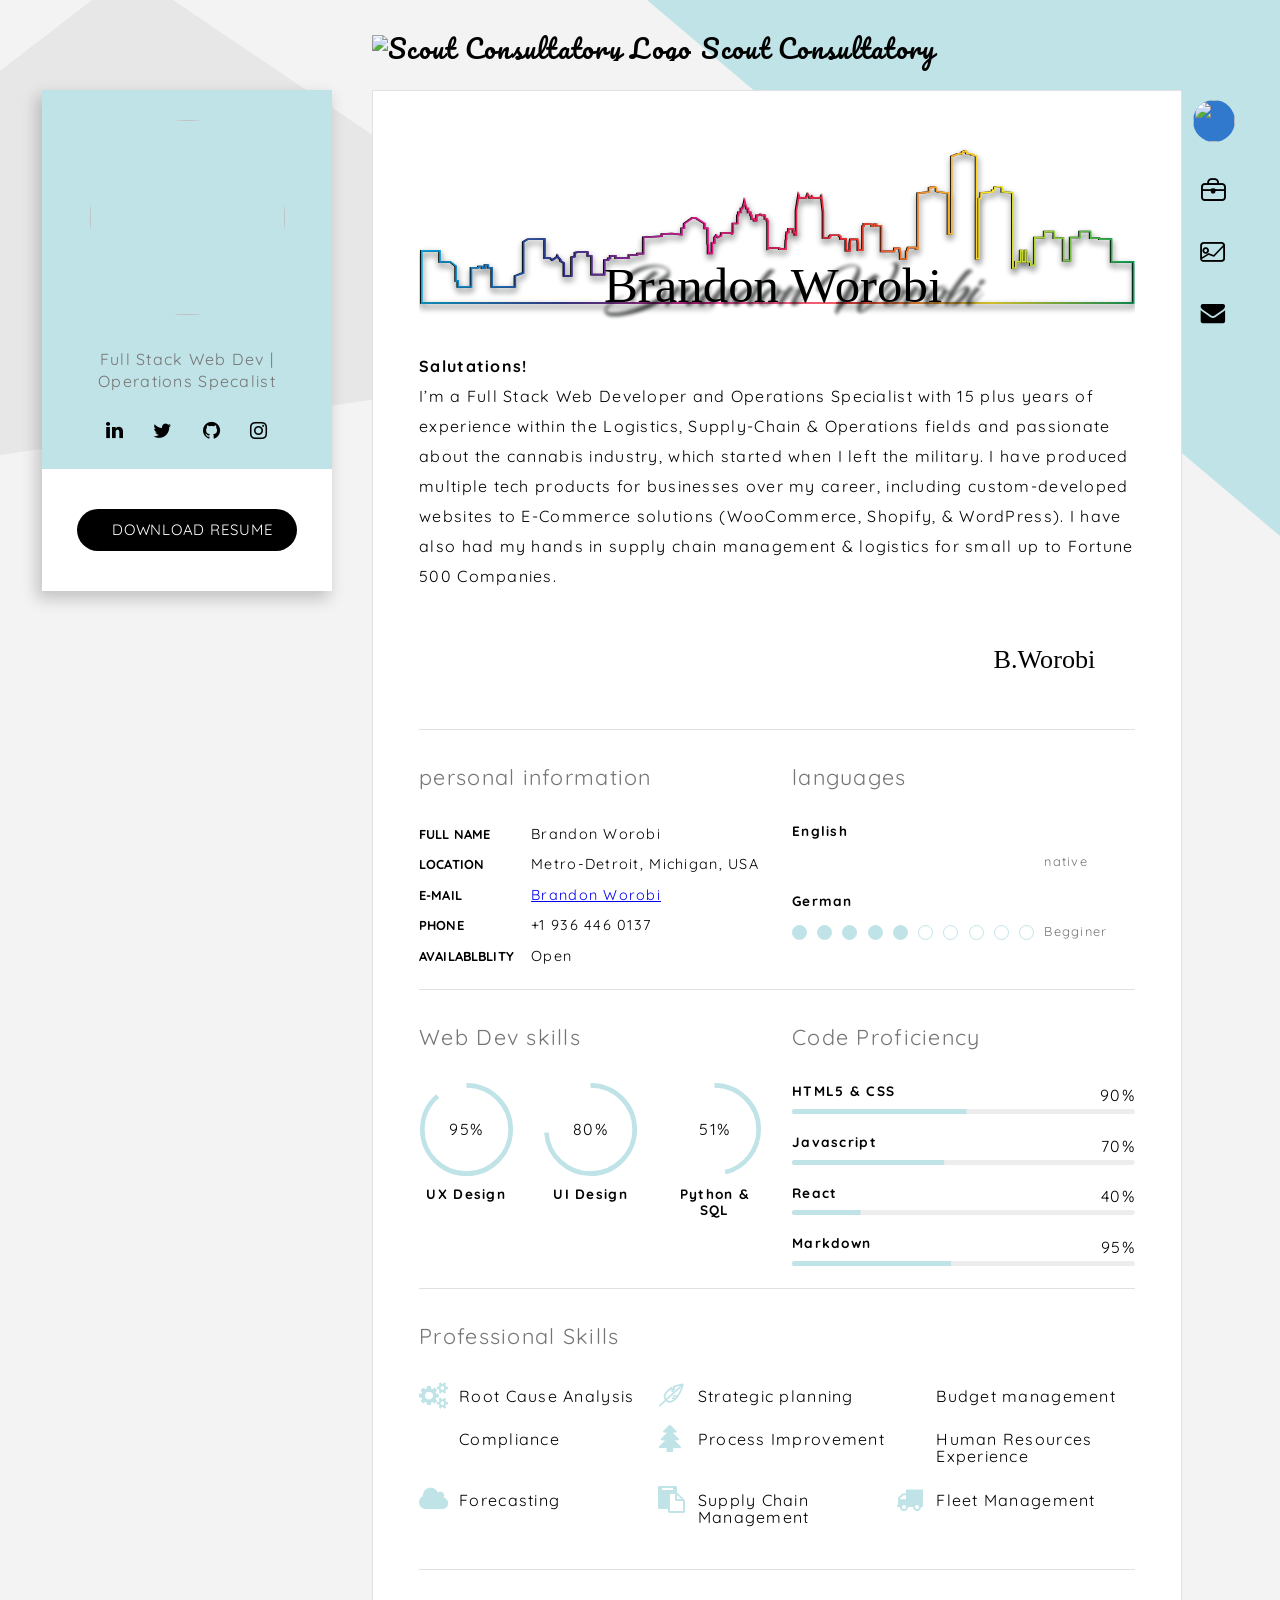
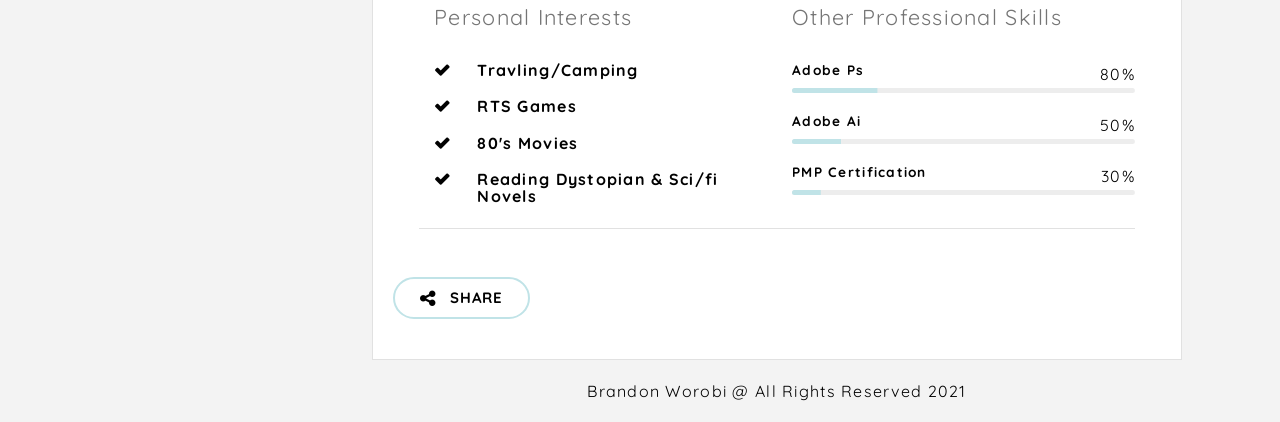
==== commit f7c94970: "Corrected Portfilio" ====
--- a/index.html
+++ b/index.html
@@ -8,7 +8,7 @@
     <title>Brandon Worobi</title>
     <meta name="description" content="">
 
-    <link rel="apple-touch-icon" href="apple-touch-icon.png">
+    <link rel="apple-touch-icon" href="/apple-touch-icon.png">
     <link rel="icon" type="image/png" sizes="32x32" href="/favicon-32x32.png">
     <link rel="icon" type="image/png" sizes="16x16" href="/favicon-16x16.png">
     <link rel="shortcut icon" href="favicon.ico">
@@ -18,14 +18,14 @@
     <link href="https://fonts.googleapis.com/css?family=Quicksand:400,700" rel="stylesheet">
 
     <!-- Icon Fonts -->
-    <link href="/certy-html-v1.0.1/assets/fonts/icomoon/style.css" rel="stylesheet">
+    <link href="/fonts/icomoon/style.css" rel="stylesheet">
 
     <!-- Styles -->
-    <link href="/certy-html-v1.0.1/assets/css/plugins.css" rel="stylesheet">
-    <link href="/certy-html-v1.0.1/assets/css/style.css" rel="stylesheet">
+    <link href="/css/plugins.css" rel="stylesheet">
+    <link href="/css/style.css" rel="stylesheet">
 
     <!-- Modernizer -->
-    <script type="text/javascript" src="assets/js/vendor/modernizr-3.3.1.min.js"></script>
+    <script type="text/javascript" src="/js/vendor/modernizr-3.3.1.min.js"></script>
 </head>
 
 <body class="">
@@ -36,7 +36,7 @@
             <div class="crt-head-row">
                 <div id="crt-head-col1" class="text-left crt-head-col">
                     <a id="crt-logo" class="crt-logo" href="index.html">
-                        <img src="/certy-html-v1.0.1/assets/images/uploads/brand/Scout_Consultatory.png" alt="Scout Consultatory Logo"><span>Scout Consultatory</span>
+                        <img src="/images/uploads/brand/Scout_Consultatory.png" alt="Scout Consultatory Logo"><span>Scout Consultatory</span>
                     </a>
                 </div> 
             </div>
@@ -48,8 +48,8 @@
         <ul class="clear-list">
             <li>
                 <a href="index.html" data-tooltip="Home"><img class="avatar avatar-42"
-                                                                src="/certy-html-v1.0.1/assets/images/uploads/avatar/BW-Selfie.png"
-                                                                srcset="/certy-html-v1.0.1/assets/images/uploads/avatar/BW-Selfie.png 2x"
+                                                                src="/assets/images/uploads/avatar/BW-Selfie.png"
+                                                                srcset="/assets/images/uploads/avatar/BW-Selfie.png 2x"
                                                                 alt=""></a>
             </li>
             <li>
@@ -76,8 +76,8 @@
 
             <div class="text-center crt-card bg-primary">
                 <div class="crt-card-avatar">
-                    <img class="avatar avatar-195" src="/certy-html-v1.0.1/assets/images/uploads/avatar/BW-Selfie.png"
-                         srcset="/certy-html-v1.0.1/assets/images/uploads/avatar/BW-Selfie.png 2x" width="195" height="195" alt="">
+                    <img class="avatar avatar-195" src="/images/uploads/avatar/BW-Selfie.png"
+                         srcset="/images/uploads/avatar/BW-Selfie.png 2x" width="195" height="195" alt="">
                 </div>
                 <div class="crt-card-info">
                     <h2 class="text-upper"></h2>
@@ -109,20 +109,20 @@
                     <ul class="clear-list">
                         <li>
                             <a href="/index.html" data-tooltip="Home"><img class="avatar avatar-42"
-                                                                            src="/certy-html-v1.0.1/assets/images/uploads/avatar/BW-Selfie.png"
-                                                                            srcset="/certy-html-v1.0.1/assets/images/uploads/avatar/BW-Selfie.png 2x"
+                                                                            src="/images/uploads/avatar/BW-Selfie.png"
+                                                                            srcset="/assets/images/uploads/avatar/BW-Selfie.png 2x"
                                                                             alt=""></a>
                         </li>
                         <li>
-                            <a href="/certy-html-v1.0.1/experience.html" data-tooltip="Experience"><span
+                            <a href="experience.html" data-tooltip="Experience"><span
                                     class="crt-icon crt-icon-experience"></span></a>
                         </li>
                         <li>
-                            <a href="/certy-html-v1.0.1/portfolio.html" data-tooltip="Portfolio"><span
+                            <a href="/portfolio.html" data-tooltip="Portfolio"><span
                                     class="crt-icon crt-icon-portfolio"></span></a>
                         </li>
                         <li>
-                            <a href="/certy-html-v1.0.1/contact.html" data-tooltip="Contact"><span
+                            <a href="/contact.html" data-tooltip="Contact"><span
                                     class="crt-icon crt-icon-contact"></span></a>
                         </li>
                     </ul>
@@ -150,7 +150,7 @@
 <section class="section brd-btm padd-box">
     <div class="row">
         <div class="col-sm-12">
-            <img class="Banner" src="/certy-html-v1.0.1/assets/images/uploads/site/Portfolio Banner updated.svg" alt="Banner with name">
+            <img class="Banner" src="images/uploads/site/Portfolio Banner updated.svg" alt="Banner with name">
 
             <div class="text-box">
                 <p><b>Salutations!</b><br>
@@ -171,7 +171,7 @@
             <!-- .crt-share -->
         </div>
         <div class="text-right col-sm-3">
-            <img src="/certy-html-v1.0.1/assets/images/uploads/signature.svg" alt="signature">
+            <img src="/images/uploads/signature.svg" alt="signature">
         </div>
     </div>
     <!-- .row -->
@@ -433,7 +433,7 @@
 <script>window.jQuery || document.write('<script src="assets/js/vendor/jquery-1.12.4.min.js"><\/script>')</script>
 <script type="text/javascript" src="https://maps.googleapis.com/maps/api/js"></script>
 
-<script type="text/javascript" src="assets/js/plugins.min.js"></script>
-<script type="text/javascript" src="assets/js/theme.min.js"></script>
+<script type="text/javascript" src="/js/plugins.min.js"></script>
+<script type="text/javascript" src="/js/theme.min.js"></script>
 </body>
 </html>
--- a/fonts/icomoon/style.css
+++ b/fonts/icomoon/style.css
@@ -0,0 +1,2135 @@
+@font-face {
+  font-family: 'icomoon';
+  src:
+    url('fonts/icomoon.ttf?8dntj0') format('truetype'),
+    url('fonts/icomoon.woff?8dntj0') format('woff'),
+    url('fonts/icomoon.svg?8dntj0#icomoon') format('svg');
+  font-weight: normal;
+  font-style: normal;
+}
+
+.crt-icon {
+  /* use !important to prevent issues with browser extensions that change fonts */
+  font-family: 'icomoon' !important;
+  speak: none;
+  font-style: normal;
+  font-weight: normal;
+  font-variant: normal;
+  text-transform: none;
+  line-height: 1;
+
+  /* Better Font Rendering =========== */
+  -webkit-font-smoothing: antialiased;
+  -moz-osx-font-smoothing: grayscale;
+}
+
+.crt-icon-arrow-flat-left:before {
+  content: "\e90d";
+}
+.crt-icon-arrow-flat-right:before {
+  content: "\e90e";
+}
+.crt-icon-quote:before {
+  content: "\e90a";
+}
+.crt-icon-side-bar-icon:before {
+  content: "\e900";
+}
+.crt-icon-references:before {
+  content: "\e901";
+}
+.crt-icon-portfolio:before {
+  content: "\e902";
+}
+.crt-icon-experience:before {
+  content: "\e903";
+}
+.crt-icon-contact:before {
+  content: "\e904";
+}
+.crt-icon-blog:before {
+  content: "\e905";
+}
+.crt-icon-arrow-page-up:before {
+  content: "\e906";
+}
+.crt-icon-about:before {
+  content: "\e907";
+}
+.crt-icon-chevron-thin-right:before {
+  content: "\e90b";
+}
+.crt-icon-chevron-thin-left:before {
+  content: "\e90c";
+}
+.crt-icon-chevron-thin-down:before {
+  content: "\e908";
+}
+.crt-icon-dots-three-horizontal:before {
+  content: "\e909";
+}
+.crt-icon-asterisk:before {
+  content: "\f069";
+}
+.crt-icon-plus:before {
+  content: "\f067";
+}
+.crt-icon-question:before {
+  content: "\f128";
+}
+.crt-icon-minus:before {
+  content: "\f068";
+}
+.crt-icon-glass:before {
+  content: "\f000";
+}
+.crt-icon-music:before {
+  content: "\f001";
+}
+.crt-icon-search:before {
+  content: "\f002";
+}
+.crt-icon-envelope-o:before {
+  content: "\f003";
+}
+.crt-icon-heart:before {
+  content: "\f004";
+}
+.crt-icon-star:before {
+  content: "\f005";
+}
+.crt-icon-star-o:before {
+  content: "\f006";
+}
+.crt-icon-user:before {
+  content: "\f007";
+}
+.crt-icon-film:before {
+  content: "\f008";
+}
+.crt-icon-th-large:before {
+  content: "\f009";
+}
+.crt-icon-th:before {
+  content: "\f00a";
+}
+.crt-icon-th-list:before {
+  content: "\f00b";
+}
+.crt-icon-check:before {
+  content: "\f00c";
+}
+.crt-icon-close:before {
+  content: "\f00d";
+}
+.crt-icon-search-plus:before {
+  content: "\f00e";
+}
+.crt-icon-search-minus:before {
+  content: "\f010";
+}
+.crt-icon-power-off:before {
+  content: "\f011";
+}
+.crt-icon-signal:before {
+  content: "\f012";
+}
+.crt-icon-gear:before {
+  content: "\f013";
+}
+.crt-icon-trash-o:before {
+  content: "\f014";
+}
+.crt-icon-home:before {
+  content: "\f015";
+}
+.crt-icon-file-o:before {
+  content: "\f016";
+}
+.crt-icon-clock-o:before {
+  content: "\f017";
+}
+.crt-icon-road:before {
+  content: "\f018";
+}
+.crt-icon-download:before {
+  content: "\f019";
+}
+.crt-icon-arrow-circle-o-down:before {
+  content: "\f01a";
+}
+.crt-icon-arrow-circle-o-up:before {
+  content: "\f01b";
+}
+.crt-icon-inbox:before {
+  content: "\f01c";
+}
+.crt-icon-play-circle-o:before {
+  content: "\f01d";
+}
+.crt-icon-repeat:before {
+  content: "\f01e";
+}
+.crt-icon-refresh:before {
+  content: "\f021";
+}
+.crt-icon-list-alt:before {
+  content: "\f022";
+}
+.crt-icon-lock:before {
+  content: "\f023";
+}
+.crt-icon-flag:before {
+  content: "\f024";
+}
+.crt-icon-headphones:before {
+  content: "\f025";
+}
+.crt-icon-volume-off:before {
+  content: "\f026";
+}
+.crt-icon-volume-down:before {
+  content: "\f027";
+}
+.crt-icon-volume-up:before {
+  content: "\f028";
+}
+.crt-icon-qrcode:before {
+  content: "\f029";
+}
+.crt-icon-barcode:before {
+  content: "\f02a";
+}
+.crt-icon-tag:before {
+  content: "\f02b";
+}
+.crt-icon-tags:before {
+  content: "\f02c";
+}
+.crt-icon-book:before {
+  content: "\f02d";
+}
+.crt-icon-bookmark:before {
+  content: "\f02e";
+}
+.crt-icon-print:before {
+  content: "\f02f";
+}
+.crt-icon-camera:before {
+  content: "\f030";
+}
+.crt-icon-font:before {
+  content: "\f031";
+}
+.crt-icon-bold:before {
+  content: "\f032";
+}
+.crt-icon-italic:before {
+  content: "\f033";
+}
+.crt-icon-text-height:before {
+  content: "\f034";
+}
+.crt-icon-text-width:before {
+  content: "\f035";
+}
+.crt-icon-align-left:before {
+  content: "\f036";
+}
+.crt-icon-align-center:before {
+  content: "\f037";
+}
+.crt-icon-align-right:before {
+  content: "\f038";
+}
+.crt-icon-align-justify:before {
+  content: "\f039";
+}
+.crt-icon-list:before {
+  content: "\f03a";
+}
+.crt-icon-dedent:before {
+  content: "\f03b";
+}
+.crt-icon-outdent:before {
+  content: "\f03b";
+}
+.crt-icon-indent:before {
+  content: "\f03c";
+}
+.crt-icon-video-camera:before {
+  content: "\f03d";
+}
+.crt-icon-image:before {
+  content: "\f03e";
+}
+.crt-icon-pencil:before {
+  content: "\f040";
+}
+.crt-icon-map-marker:before {
+  content: "\f041";
+}
+.crt-icon-adjust:before {
+  content: "\f042";
+}
+.crt-icon-tint:before {
+  content: "\f043";
+}
+.crt-icon-edit:before {
+  content: "\f044";
+}
+.crt-icon-share-square-o:before {
+  content: "\f045";
+}
+.crt-icon-check-square-o:before {
+  content: "\f046";
+}
+.crt-icon-arrows:before {
+  content: "\f047";
+}
+.crt-icon-step-backward:before {
+  content: "\f048";
+}
+.crt-icon-fast-backward:before {
+  content: "\f049";
+}
+.crt-icon-backward:before {
+  content: "\f04a";
+}
+.crt-icon-play:before {
+  content: "\f04b";
+}
+.crt-icon-pause:before {
+  content: "\f04c";
+}
+.crt-icon-stop:before {
+  content: "\f04d";
+}
+.crt-icon-forward:before {
+  content: "\f04e";
+}
+.crt-icon-fast-forward:before {
+  content: "\f050";
+}
+.crt-icon-step-forward:before {
+  content: "\f051";
+}
+.crt-icon-eject:before {
+  content: "\f052";
+}
+.crt-icon-chevron-left:before {
+  content: "\f053";
+}
+.crt-icon-chevron-right:before {
+  content: "\f054";
+}
+.crt-icon-plus-circle:before {
+  content: "\f055";
+}
+.crt-icon-minus-circle:before {
+  content: "\f056";
+}
+.crt-icon-times-circle:before {
+  content: "\f057";
+}
+.crt-icon-check-circle:before {
+  content: "\f058";
+}
+.crt-icon-question-circle:before {
+  content: "\f059";
+}
+.crt-icon-info-circle:before {
+  content: "\f05a";
+}
+.crt-icon-crosshairs:before {
+  content: "\f05b";
+}
+.crt-icon-times-circle-o:before {
+  content: "\f05c";
+}
+.crt-icon-check-circle-o:before {
+  content: "\f05d";
+}
+.crt-icon-ban:before {
+  content: "\f05e";
+}
+.crt-icon-arrow-left:before {
+  content: "\f060";
+}
+.crt-icon-arrow-right:before {
+  content: "\f061";
+}
+.crt-icon-arrow-up:before {
+  content: "\f062";
+}
+.crt-icon-arrow-down:before {
+  content: "\f063";
+}
+.crt-icon-mail-forward:before {
+  content: "\f064";
+}
+.crt-icon-expand:before {
+  content: "\f065";
+}
+.crt-icon-compress:before {
+  content: "\f066";
+}
+.crt-icon-exclamation-circle:before {
+  content: "\f06a";
+}
+.crt-icon-gift:before {
+  content: "\f06b";
+}
+.crt-icon-leaf:before {
+  content: "\f06c";
+}
+.crt-icon-fire:before {
+  content: "\f06d";
+}
+.crt-icon-eye:before {
+  content: "\f06e";
+}
+.crt-icon-eye-slash:before {
+  content: "\f070";
+}
+.crt-icon-warning:before {
+  content: "\f071";
+}
+.crt-icon-plane:before {
+  content: "\f072";
+}
+.crt-icon-calendar:before {
+  content: "\f073";
+}
+.crt-icon-random:before {
+  content: "\f074";
+}
+.crt-icon-comment:before {
+  content: "\f075";
+}
+.crt-icon-magnet:before {
+  content: "\f076";
+}
+.crt-icon-chevron-up:before {
+  content: "\f077";
+}
+.crt-icon-chevron-down:before {
+  content: "\f078";
+}
+.crt-icon-retweet:before {
+  content: "\f079";
+}
+.crt-icon-shopping-cart:before {
+  content: "\f07a";
+}
+.crt-icon-folder:before {
+  content: "\f07b";
+}
+.crt-icon-folder-open:before {
+  content: "\f07c";
+}
+.crt-icon-arrows-v:before {
+  content: "\f07d";
+}
+.crt-icon-arrows-h:before {
+  content: "\f07e";
+}
+.crt-icon-bar-chart:before {
+  content: "\f080";
+}
+.crt-icon-twitter-square:before {
+  content: "\f081";
+}
+.crt-icon-facebook-square:before {
+  content: "\f082";
+}
+.crt-icon-camera-retro:before {
+  content: "\f083";
+}
+.crt-icon-key:before {
+  content: "\f084";
+}
+.crt-icon-cogs:before {
+  content: "\f085";
+}
+.crt-icon-comments:before {
+  content: "\f086";
+}
+.crt-icon-thumbs-o-up:before {
+  content: "\f087";
+}
+.crt-icon-thumbs-o-down:before {
+  content: "\f088";
+}
+.crt-icon-star-half:before {
+  content: "\f089";
+}
+.crt-icon-heart-o:before {
+  content: "\f08a";
+}
+.crt-icon-sign-out:before {
+  content: "\f08b";
+}
+.crt-icon-linkedin-square:before {
+  content: "\f08c";
+}
+.crt-icon-thumb-tack:before {
+  content: "\f08d";
+}
+.crt-icon-external-link:before {
+  content: "\f08e";
+}
+.crt-icon-sign-in:before {
+  content: "\f090";
+}
+.crt-icon-trophy:before {
+  content: "\f091";
+}
+.crt-icon-github-square:before {
+  content: "\f092";
+}
+.crt-icon-upload:before {
+  content: "\f093";
+}
+.crt-icon-lemon-o:before {
+  content: "\f094";
+}
+.crt-icon-phone:before {
+  content: "\f095";
+}
+.crt-icon-square-o:before {
+  content: "\f096";
+}
+.crt-icon-bookmark-o:before {
+  content: "\f097";
+}
+.crt-icon-phone-square:before {
+  content: "\f098";
+}
+.crt-icon-twitter:before {
+  content: "\f099";
+}
+.crt-icon-facebook:before {
+  content: "\f09a";
+}
+.crt-icon-github:before {
+  content: "\f09b";
+}
+.crt-icon-unlock:before {
+  content: "\f09c";
+}
+.crt-icon-credit-card:before {
+  content: "\f09d";
+}
+.crt-icon-feed:before {
+  content: "\f09e";
+}
+.crt-icon-rss:before {
+  content: "\f09e";
+}
+.crt-icon-hdd-o:before {
+  content: "\f0a0";
+}
+.crt-icon-bullhorn:before {
+  content: "\f0a1";
+}
+.crt-icon-bell-o:before {
+  content: "\f0a2";
+}
+.crt-icon-certificate:before {
+  content: "\f0a3";
+}
+.crt-icon-hand-o-right:before {
+  content: "\f0a4";
+}
+.crt-icon-hand-o-left:before {
+  content: "\f0a5";
+}
+.crt-icon-hand-o-up:before {
+  content: "\f0a6";
+}
+.crt-icon-hand-o-down:before {
+  content: "\f0a7";
+}
+.crt-icon-arrow-circle-left:before {
+  content: "\f0a8";
+}
+.crt-icon-arrow-circle-right:before {
+  content: "\f0a9";
+}
+.crt-icon-arrow-circle-up:before {
+  content: "\f0aa";
+}
+.crt-icon-arrow-circle-down:before {
+  content: "\f0ab";
+}
+.crt-icon-globe:before {
+  content: "\f0ac";
+}
+.crt-icon-wrench:before {
+  content: "\f0ad";
+}
+.crt-icon-tasks:before {
+  content: "\f0ae";
+}
+.crt-icon-filter:before {
+  content: "\f0b0";
+}
+.crt-icon-briefcase:before {
+  content: "\f0b1";
+}
+.crt-icon-arrows-alt:before {
+  content: "\f0b2";
+}
+.crt-icon-group:before {
+  content: "\f0c0";
+}
+.crt-icon-chain:before {
+  content: "\f0c1";
+}
+.crt-icon-cloud:before {
+  content: "\f0c2";
+}
+.crt-icon-flask:before {
+  content: "\f0c3";
+}
+.crt-icon-cut:before {
+  content: "\f0c4";
+}
+.crt-icon-copy:before {
+  content: "\f0c5";
+}
+.crt-icon-paperclip:before {
+  content: "\f0c6";
+}
+.crt-icon-save:before {
+  content: "\f0c7";
+}
+.crt-icon-square:before {
+  content: "\f0c8";
+}
+.crt-icon-bars:before {
+  content: "\f0c9";
+}
+.crt-icon-list-ul:before {
+  content: "\f0ca";
+}
+.crt-icon-list-ol:before {
+  content: "\f0cb";
+}
+.crt-icon-strikethrough:before {
+  content: "\f0cc";
+}
+.crt-icon-underline:before {
+  content: "\f0cd";
+}
+.crt-icon-table:before {
+  content: "\f0ce";
+}
+.crt-icon-magic:before {
+  content: "\f0d0";
+}
+.crt-icon-truck:before {
+  content: "\f0d1";
+}
+.crt-icon-pinterest:before {
+  content: "\f0d2";
+}
+.crt-icon-pinterest-square:before {
+  content: "\f0d3";
+}
+.crt-icon-google-plus-square:before {
+  content: "\f0d4";
+}
+.crt-icon-google-plus:before {
+  content: "\f0d5";
+}
+.crt-icon-money:before {
+  content: "\f0d6";
+}
+.crt-icon-caret-down:before {
+  content: "\f0d7";
+}
+.crt-icon-caret-up:before {
+  content: "\f0d8";
+}
+.crt-icon-caret-left:before {
+  content: "\f0d9";
+}
+.crt-icon-caret-right:before {
+  content: "\f0da";
+}
+.crt-icon-columns:before {
+  content: "\f0db";
+}
+.crt-icon-sort:before {
+  content: "\f0dc";
+}
+.crt-icon-sort-down:before {
+  content: "\f0dd";
+}
+.crt-icon-sort-asc:before {
+  content: "\f0de";
+}
+.crt-icon-sort-up:before {
+  content: "\f0de";
+}
+.crt-icon-envelope:before {
+  content: "\f0e0";
+}
+.crt-icon-linkedin:before {
+  content: "\f0e1";
+}
+.crt-icon-rotate-left:before {
+  content: "\f0e2";
+}
+.crt-icon-gavel:before {
+  content: "\f0e3";
+}
+.crt-icon-dashboard:before {
+  content: "\f0e4";
+}
+.crt-icon-comment-o:before {
+  content: "\f0e5";
+}
+.crt-icon-comments-o:before {
+  content: "\f0e6";
+}
+.crt-icon-flash:before {
+  content: "\f0e7";
+}
+.crt-icon-sitemap:before {
+  content: "\f0e8";
+}
+.crt-icon-umbrella:before {
+  content: "\f0e9";
+}
+.crt-icon-clipboard:before {
+  content: "\f0ea";
+}
+.crt-icon-paste:before {
+  content: "\f0ea";
+}
+.crt-icon-lightbulb-o:before {
+  content: "\f0eb";
+}
+.crt-icon-exchange:before {
+  content: "\f0ec";
+}
+.crt-icon-cloud-download:before {
+  content: "\f0ed";
+}
+.crt-icon-cloud-upload:before {
+  content: "\f0ee";
+}
+.crt-icon-user-md:before {
+  content: "\f0f0";
+}
+.crt-icon-stethoscope:before {
+  content: "\f0f1";
+}
+.crt-icon-suitcase:before {
+  content: "\f0f2";
+}
+.crt-icon-bell:before {
+  content: "\f0f3";
+}
+.crt-icon-coffee:before {
+  content: "\f0f4";
+}
+.crt-icon-cutlery:before {
+  content: "\f0f5";
+}
+.crt-icon-file-text-o:before {
+  content: "\f0f6";
+}
+.crt-icon-building-o:before {
+  content: "\f0f7";
+}
+.crt-icon-hospital-o:before {
+  content: "\f0f8";
+}
+.crt-icon-ambulance:before {
+  content: "\f0f9";
+}
+.crt-icon-medkit:before {
+  content: "\f0fa";
+}
+.crt-icon-fighter-jet:before {
+  content: "\f0fb";
+}
+.crt-icon-beer:before {
+  content: "\f0fc";
+}
+.crt-icon-h-square:before {
+  content: "\f0fd";
+}
+.crt-icon-plus-square:before {
+  content: "\f0fe";
+}
+.crt-icon-angle-double-left:before {
+  content: "\f100";
+}
+.crt-icon-angle-double-right:before {
+  content: "\f101";
+}
+.crt-icon-angle-double-up:before {
+  content: "\f102";
+}
+.crt-icon-angle-double-down:before {
+  content: "\f103";
+}
+.crt-icon-angle-left:before {
+  content: "\f104";
+}
+.crt-icon-angle-right:before {
+  content: "\f105";
+}
+.crt-icon-angle-up:before {
+  content: "\f106";
+}
+.crt-icon-angle-down:before {
+  content: "\f107";
+}
+.crt-icon-desktop:before {
+  content: "\f108";
+}
+.crt-icon-laptop:before {
+  content: "\f109";
+}
+.crt-icon-tablet:before {
+  content: "\f10a";
+}
+.crt-icon-mobile:before {
+  content: "\f10b";
+}
+.crt-icon-mobile-phone:before {
+  content: "\f10b";
+}
+.crt-icon-circle-o:before {
+  content: "\f10c";
+}
+.crt-icon-quote-left:before {
+  content: "\f10d";
+}
+.crt-icon-quote-right:before {
+  content: "\f10e";
+}
+.crt-icon-spinner:before {
+  content: "\f110";
+}
+.crt-icon-circle:before {
+  content: "\f111";
+}
+.crt-icon-mail-reply:before {
+  content: "\f112";
+}
+.crt-icon-reply:before {
+  content: "\f112";
+}
+.crt-icon-github-alt:before {
+  content: "\f113";
+}
+.crt-icon-folder-o:before {
+  content: "\f114";
+}
+.crt-icon-folder-open-o:before {
+  content: "\f115";
+}
+.crt-icon-smile-o:before {
+  content: "\f118";
+}
+.crt-icon-frown-o:before {
+  content: "\f119";
+}
+.crt-icon-meh-o:before {
+  content: "\f11a";
+}
+.crt-icon-gamepad:before {
+  content: "\f11b";
+}
+.crt-icon-keyboard-o:before {
+  content: "\f11c";
+}
+.crt-icon-flag-o:before {
+  content: "\f11d";
+}
+.crt-icon-flag-checkered:before {
+  content: "\f11e";
+}
+.crt-icon-terminal:before {
+  content: "\f120";
+}
+.crt-icon-code:before {
+  content: "\f121";
+}
+.crt-icon-mail-reply-all:before {
+  content: "\f122";
+}
+.crt-icon-star-half-empty:before {
+  content: "\f123";
+}
+.crt-icon-location-arrow:before {
+  content: "\f124";
+}
+.crt-icon-crop:before {
+  content: "\f125";
+}
+.crt-icon-code-fork:before {
+  content: "\f126";
+}
+.crt-icon-chain-broken:before {
+  content: "\f127";
+}
+.crt-icon-info:before {
+  content: "\f129";
+}
+.crt-icon-exclamation:before {
+  content: "\f12a";
+}
+.crt-icon-superscript:before {
+  content: "\f12b";
+}
+.crt-icon-subscript:before {
+  content: "\f12c";
+}
+.crt-icon-eraser:before {
+  content: "\f12d";
+}
+.crt-icon-puzzle-piece:before {
+  content: "\f12e";
+}
+.crt-icon-microphone:before {
+  content: "\f130";
+}
+.crt-icon-microphone-slash:before {
+  content: "\f131";
+}
+.crt-icon-shield:before {
+  content: "\f132";
+}
+.crt-icon-calendar-o:before {
+  content: "\f133";
+}
+.crt-icon-fire-extinguisher:before {
+  content: "\f134";
+}
+.crt-icon-rocket:before {
+  content: "\f135";
+}
+.crt-icon-maxcdn:before {
+  content: "\f136";
+}
+.crt-icon-chevron-circle-left:before {
+  content: "\f137";
+}
+.crt-icon-chevron-circle-right:before {
+  content: "\f138";
+}
+.crt-icon-chevron-circle-up:before {
+  content: "\f139";
+}
+.crt-icon-chevron-circle-down:before {
+  content: "\f13a";
+}
+.crt-icon-html5:before {
+  content: "\f13b";
+}
+.crt-icon-css3:before {
+  content: "\f13c";
+}
+.crt-icon-anchor:before {
+  content: "\f13d";
+}
+.crt-icon-unlock-alt:before {
+  content: "\f13e";
+}
+.crt-icon-bullseye:before {
+  content: "\f140";
+}
+.crt-icon-ellipsis-h:before {
+  content: "\f141";
+}
+.crt-icon-ellipsis-v:before {
+  content: "\f142";
+}
+.crt-icon-rss-square:before {
+  content: "\f143";
+}
+.crt-icon-play-circle:before {
+  content: "\f144";
+}
+.crt-icon-ticket:before {
+  content: "\f145";
+}
+.crt-icon-minus-square:before {
+  content: "\f146";
+}
+.crt-icon-minus-square-o:before {
+  content: "\f147";
+}
+.crt-icon-level-up:before {
+  content: "\f148";
+}
+.crt-icon-level-down:before {
+  content: "\f149";
+}
+.crt-icon-check-square:before {
+  content: "\f14a";
+}
+.crt-icon-pencil-square:before {
+  content: "\f14b";
+}
+.crt-icon-external-link-square:before {
+  content: "\f14c";
+}
+.crt-icon-share-square:before {
+  content: "\f14d";
+}
+.crt-icon-compass:before {
+  content: "\f14e";
+}
+.crt-icon-caret-square-o-down:before {
+  content: "\f150";
+}
+.crt-icon-toggle-down:before {
+  content: "\f150";
+}
+.crt-icon-caret-square-o-up:before {
+  content: "\f151";
+}
+.crt-icon-caret-square-o-right:before {
+  content: "\f152";
+}
+.crt-icon-euro:before {
+  content: "\f153";
+}
+.crt-icon-gbp:before {
+  content: "\f154";
+}
+.crt-icon-dollar:before {
+  content: "\f155";
+}
+.crt-icon-rupee:before {
+  content: "\f156";
+}
+.crt-icon-cny:before {
+  content: "\f157";
+}
+.crt-icon-rouble:before {
+  content: "\f158";
+}
+.crt-icon-rub:before {
+  content: "\f158";
+}
+.crt-icon-ruble:before {
+  content: "\f158";
+}
+.crt-icon-won:before {
+  content: "\f159";
+}
+.crt-icon-bitcoin:before {
+  content: "\f15a";
+}
+.crt-icon-btc:before {
+  content: "\f15a";
+}
+.crt-icon-file:before {
+  content: "\f15b";
+}
+.crt-icon-file-text:before {
+  content: "\f15c";
+}
+.crt-icon-sort-alpha-asc:before {
+  content: "\f15d";
+}
+.crt-icon-sort-alpha-desc:before {
+  content: "\f15e";
+}
+.crt-icon-sort-amount-asc:before {
+  content: "\f160";
+}
+.crt-icon-sort-amount-desc:before {
+  content: "\f161";
+}
+.crt-icon-sort-numeric-asc:before {
+  content: "\f162";
+}
+.crt-icon-sort-numeric-desc:before {
+  content: "\f163";
+}
+.crt-icon-thumbs-up:before {
+  content: "\f164";
+}
+.crt-icon-thumbs-down:before {
+  content: "\f165";
+}
+.crt-icon-youtube-square:before {
+  content: "\f166";
+}
+.crt-icon-youtube:before {
+  content: "\f167";
+}
+.crt-icon-xing:before {
+  content: "\f168";
+}
+.crt-icon-xing-square:before {
+  content: "\f169";
+}
+.crt-icon-youtube-play:before {
+  content: "\f16a";
+}
+.crt-icon-dropbox:before {
+  content: "\f16b";
+}
+.crt-icon-stack-overflow:before {
+  content: "\f16c";
+}
+.crt-icon-instagram:before {
+  content: "\f16d";
+}
+.crt-icon-flickr:before {
+  content: "\f16e";
+}
+.crt-icon-adn:before {
+  content: "\f170";
+}
+.crt-icon-bitbucket:before {
+  content: "\f171";
+}
+.crt-icon-bitbucket-square:before {
+  content: "\f172";
+}
+.crt-icon-tumblr:before {
+  content: "\f173";
+}
+.crt-icon-tumblr-square:before {
+  content: "\f174";
+}
+.crt-icon-long-arrow-down:before {
+  content: "\f175";
+}
+.crt-icon-long-arrow-up:before {
+  content: "\f176";
+}
+.crt-icon-long-arrow-left:before {
+  content: "\f177";
+}
+.crt-icon-long-arrow-right:before {
+  content: "\f178";
+}
+.crt-icon-apple:before {
+  content: "\f179";
+}
+.crt-icon-windows:before {
+  content: "\f17a";
+}
+.crt-icon-android:before {
+  content: "\f17b";
+}
+.crt-icon-linux:before {
+  content: "\f17c";
+}
+.crt-icon-dribbble:before {
+  content: "\f17d";
+}
+.crt-icon-skype:before {
+  content: "\f17e";
+}
+.crt-icon-foursquare:before {
+  content: "\f180";
+}
+.crt-icon-trello:before {
+  content: "\f181";
+}
+.crt-icon-female:before {
+  content: "\f182";
+}
+.crt-icon-male:before {
+  content: "\f183";
+}
+.crt-icon-gratipay:before {
+  content: "\f184";
+}
+.crt-icon-sun-o:before {
+  content: "\f185";
+}
+.crt-icon-moon-o:before {
+  content: "\f186";
+}
+.crt-icon-archive:before {
+  content: "\f187";
+}
+.crt-icon-bug:before {
+  content: "\f188";
+}
+.crt-icon-vk:before {
+  content: "\f189";
+}
+.crt-icon-weibo:before {
+  content: "\f18a";
+}
+.crt-icon-renren:before {
+  content: "\f18b";
+}
+.crt-icon-pagelines:before {
+  content: "\f18c";
+}
+.crt-icon-stack-exchange:before {
+  content: "\f18d";
+}
+.crt-icon-arrow-circle-o-right:before {
+  content: "\f18e";
+}
+.crt-icon-arrow-circle-o-left:before {
+  content: "\f190";
+}
+.crt-icon-toggle-left:before {
+  content: "\f191";
+}
+.crt-icon-dot-circle-o:before {
+  content: "\f192";
+}
+.crt-icon-wheelchair:before {
+  content: "\f193";
+}
+.crt-icon-vimeo-square:before {
+  content: "\f194";
+}
+.crt-icon-try:before {
+  content: "\f195";
+}
+.crt-icon-plus-square-o:before {
+  content: "\f196";
+}
+.crt-icon-space-shuttle:before {
+  content: "\f197";
+}
+.crt-icon-slack:before {
+  content: "\f198";
+}
+.crt-icon-envelope-square:before {
+  content: "\f199";
+}
+.crt-icon-wordpress:before {
+  content: "\f19a";
+}
+.crt-icon-openid:before {
+  content: "\f19b";
+}
+.crt-icon-bank:before {
+  content: "\f19c";
+}
+.crt-icon-graduation-cap:before {
+  content: "\f19d";
+}
+.crt-icon-yahoo:before {
+  content: "\f19e";
+}
+.crt-icon-google:before {
+  content: "\f1a0";
+}
+.crt-icon-reddit:before {
+  content: "\f1a1";
+}
+.crt-icon-reddit-square:before {
+  content: "\f1a2";
+}
+.crt-icon-stumbleupon-circle:before {
+  content: "\f1a3";
+}
+.crt-icon-stumbleupon:before {
+  content: "\f1a4";
+}
+.crt-icon-delicious:before {
+  content: "\f1a5";
+}
+.crt-icon-digg:before {
+  content: "\f1a6";
+}
+.crt-icon-pied-piper-pp:before {
+  content: "\f1a7";
+}
+.crt-icon-pied-piper-alt:before {
+  content: "\f1a8";
+}
+.crt-icon-drupal:before {
+  content: "\f1a9";
+}
+.crt-icon-joomla:before {
+  content: "\f1aa";
+}
+.crt-icon-language:before {
+  content: "\f1ab";
+}
+.crt-icon-fax:before {
+  content: "\f1ac";
+}
+.crt-icon-building:before {
+  content: "\f1ad";
+}
+.crt-icon-child:before {
+  content: "\f1ae";
+}
+.crt-icon-paw:before {
+  content: "\f1b0";
+}
+.crt-icon-spoon:before {
+  content: "\f1b1";
+}
+.crt-icon-cube:before {
+  content: "\f1b2";
+}
+.crt-icon-cubes:before {
+  content: "\f1b3";
+}
+.crt-icon-behance:before {
+  content: "\f1b4";
+}
+.crt-icon-behance-square:before {
+  content: "\f1b5";
+}
+.crt-icon-steam:before {
+  content: "\f1b6";
+}
+.crt-icon-steam-square:before {
+  content: "\f1b7";
+}
+.crt-icon-recycle:before {
+  content: "\f1b8";
+}
+.crt-icon-automobile:before {
+  content: "\f1b9";
+}
+.crt-icon-car:before {
+  content: "\f1b9";
+}
+.crt-icon-cab:before {
+  content: "\f1ba";
+}
+.crt-icon-tree:before {
+  content: "\f1bb";
+}
+.crt-icon-spotify:before {
+  content: "\f1bc";
+}
+.crt-icon-deviantart:before {
+  content: "\f1bd";
+}
+.crt-icon-soundcloud:before {
+  content: "\f1be";
+}
+.crt-icon-database:before {
+  content: "\f1c0";
+}
+.crt-icon-file-pdf-o:before {
+  content: "\f1c1";
+}
+.crt-icon-file-word-o:before {
+  content: "\f1c2";
+}
+.crt-icon-file-excel-o:before {
+  content: "\f1c3";
+}
+.crt-icon-file-powerpoint-o:before {
+  content: "\f1c4";
+}
+.crt-icon-file-image-o:before {
+  content: "\f1c5";
+}
+.crt-icon-file-archive-o:before {
+  content: "\f1c6";
+}
+.crt-icon-file-audio-o:before {
+  content: "\f1c7";
+}
+.crt-icon-file-movie-o:before {
+  content: "\f1c8";
+}
+.crt-icon-file-code-o:before {
+  content: "\f1c9";
+}
+.crt-icon-vine:before {
+  content: "\f1ca";
+}
+.crt-icon-codepen:before {
+  content: "\f1cb";
+}
+.crt-icon-jsfiddle:before {
+  content: "\f1cc";
+}
+.crt-icon-life-bouy:before {
+  content: "\f1cd";
+}
+.crt-icon-circle-o-notch:before {
+  content: "\f1ce";
+}
+.crt-icon-resistance:before {
+  content: "\f1d0";
+}
+.crt-icon-empire:before {
+  content: "\f1d1";
+}
+.crt-icon-git-square:before {
+  content: "\f1d2";
+}
+.crt-icon-git:before {
+  content: "\f1d3";
+}
+.crt-icon-hacker-news:before {
+  content: "\f1d4";
+}
+.crt-icon-tencent-weibo:before {
+  content: "\f1d5";
+}
+.crt-icon-qq:before {
+  content: "\f1d6";
+}
+.crt-icon-wechat:before {
+  content: "\f1d7";
+}
+.crt-icon-paper-plane:before {
+  content: "\f1d8";
+}
+.crt-icon-paper-plane-o:before {
+  content: "\f1d9";
+}
+.crt-icon-history:before {
+  content: "\f1da";
+}
+.crt-icon-circle-thin:before {
+  content: "\f1db";
+}
+.crt-icon-header:before {
+  content: "\f1dc";
+}
+.crt-icon-paragraph:before {
+  content: "\f1dd";
+}
+.crt-icon-sliders:before {
+  content: "\f1de";
+}
+.crt-icon-share-alt:before {
+  content: "\f1e0";
+}
+.crt-icon-share-alt-square:before {
+  content: "\f1e1";
+}
+.crt-icon-bomb:before {
+  content: "\f1e2";
+}
+.crt-icon-soccer-ball-o:before {
+  content: "\f1e3";
+}
+.crt-icon-tty:before {
+  content: "\f1e4";
+}
+.crt-icon-binoculars:before {
+  content: "\f1e5";
+}
+.crt-icon-plug:before {
+  content: "\f1e6";
+}
+.crt-icon-slideshare:before {
+  content: "\f1e7";
+}
+.crt-icon-twitch:before {
+  content: "\f1e8";
+}
+.crt-icon-yelp:before {
+  content: "\f1e9";
+}
+.crt-icon-newspaper-o:before {
+  content: "\f1ea";
+}
+.crt-icon-wifi:before {
+  content: "\f1eb";
+}
+.crt-icon-calculator:before {
+  content: "\f1ec";
+}
+.crt-icon-paypal:before {
+  content: "\f1ed";
+}
+.crt-icon-google-wallet:before {
+  content: "\f1ee";
+}
+.crt-icon-cc-visa:before {
+  content: "\f1f0";
+}
+.crt-icon-cc-mastercard:before {
+  content: "\f1f1";
+}
+.crt-icon-cc-discover:before {
+  content: "\f1f2";
+}
+.crt-icon-cc-amex:before {
+  content: "\f1f3";
+}
+.crt-icon-cc-paypal:before {
+  content: "\f1f4";
+}
+.crt-icon-cc-stripe:before {
+  content: "\f1f5";
+}
+.crt-icon-bell-slash:before {
+  content: "\f1f6";
+}
+.crt-icon-bell-slash-o:before {
+  content: "\f1f7";
+}
+.crt-icon-trash:before {
+  content: "\f1f8";
+}
+.crt-icon-copyright:before {
+  content: "\f1f9";
+}
+.crt-icon-at:before {
+  content: "\f1fa";
+}
+.crt-icon-eyedropper:before {
+  content: "\f1fb";
+}
+.crt-icon-paint-brush:before {
+  content: "\f1fc";
+}
+.crt-icon-birthday-cake:before {
+  content: "\f1fd";
+}
+.crt-icon-area-chart:before {
+  content: "\f1fe";
+}
+.crt-icon-pie-chart:before {
+  content: "\f200";
+}
+.crt-icon-line-chart:before {
+  content: "\f201";
+}
+.crt-icon-lastfm:before {
+  content: "\f202";
+}
+.crt-icon-lastfm-square:before {
+  content: "\f203";
+}
+.crt-icon-toggle-off:before {
+  content: "\f204";
+}
+.crt-icon-toggle-on:before {
+  content: "\f205";
+}
+.crt-icon-bicycle:before {
+  content: "\f206";
+}
+.crt-icon-bus:before {
+  content: "\f207";
+}
+.crt-icon-ioxhost:before {
+  content: "\f208";
+}
+.crt-icon-angellist:before {
+  content: "\f209";
+}
+.crt-icon-cc:before {
+  content: "\f20a";
+}
+.crt-icon-shekel:before {
+  content: "\f20b";
+}
+.crt-icon-meanpath:before {
+  content: "\f20c";
+}
+.crt-icon-buysellads:before {
+  content: "\f20d";
+}
+.crt-icon-connectdevelop:before {
+  content: "\f20e";
+}
+.crt-icon-dashcube:before {
+  content: "\f210";
+}
+.crt-icon-forumbee:before {
+  content: "\f211";
+}
+.crt-icon-leanpub:before {
+  content: "\f212";
+}
+.crt-icon-sellsy:before {
+  content: "\f213";
+}
+.crt-icon-shirtsinbulk:before {
+  content: "\f214";
+}
+.crt-icon-simplybuilt:before {
+  content: "\f215";
+}
+.crt-icon-skyatlas:before {
+  content: "\f216";
+}
+.crt-icon-cart-plus:before {
+  content: "\f217";
+}
+.crt-icon-cart-arrow-down:before {
+  content: "\f218";
+}
+.crt-icon-diamond:before {
+  content: "\f219";
+}
+.crt-icon-ship:before {
+  content: "\f21a";
+}
+.crt-icon-user-secret:before {
+  content: "\f21b";
+}
+.crt-icon-motorcycle:before {
+  content: "\f21c";
+}
+.crt-icon-street-view:before {
+  content: "\f21d";
+}
+.crt-icon-heartbeat:before {
+  content: "\f21e";
+}
+.crt-icon-venus:before {
+  content: "\f221";
+}
+.crt-icon-mars:before {
+  content: "\f222";
+}
+.crt-icon-mercury:before {
+  content: "\f223";
+}
+.crt-icon-intersex:before {
+  content: "\f224";
+}
+.crt-icon-transgender-alt:before {
+  content: "\f225";
+}
+.crt-icon-venus-double:before {
+  content: "\f226";
+}
+.crt-icon-mars-double:before {
+  content: "\f227";
+}
+.crt-icon-venus-mars:before {
+  content: "\f228";
+}
+.crt-icon-mars-stroke:before {
+  content: "\f229";
+}
+.crt-icon-mars-stroke-v:before {
+  content: "\f22a";
+}
+.crt-icon-mars-stroke-h:before {
+  content: "\f22b";
+}
+.crt-icon-neuter:before {
+  content: "\f22c";
+}
+.crt-icon-genderless:before {
+  content: "\f22d";
+}
+.crt-icon-facebook-official:before {
+  content: "\f230";
+}
+.crt-icon-pinterest-p:before {
+  content: "\f231";
+}
+.crt-icon-whatsapp:before {
+  content: "\f232";
+}
+.crt-icon-server:before {
+  content: "\f233";
+}
+.crt-icon-user-plus:before {
+  content: "\f234";
+}
+.crt-icon-user-times:before {
+  content: "\f235";
+}
+.crt-icon-bed:before {
+  content: "\f236";
+}
+.crt-icon-hotel:before {
+  content: "\f236";
+}
+.crt-icon-viacoin:before {
+  content: "\f237";
+}
+.crt-icon-train:before {
+  content: "\f238";
+}
+.crt-icon-subway:before {
+  content: "\f239";
+}
+.crt-icon-medium:before {
+  content: "\f23a";
+}
+.crt-icon-y-combinator:before {
+  content: "\f23b";
+}
+.crt-icon-yc:before {
+  content: "\f23b";
+}
+.crt-icon-optin-monster:before {
+  content: "\f23c";
+}
+.crt-icon-opencart:before {
+  content: "\f23d";
+}
+.crt-icon-expeditedssl:before {
+  content: "\f23e";
+}
+.crt-icon-battery-full:before {
+  content: "\f240";
+}
+.crt-icon-battery-three-quarters:before {
+  content: "\f241";
+}
+.crt-icon-battery-half:before {
+  content: "\f242";
+}
+.crt-icon-battery-quarter:before {
+  content: "\f243";
+}
+.crt-icon-battery-empty:before {
+  content: "\f244";
+}
+.crt-icon-mouse-pointer:before {
+  content: "\f245";
+}
+.crt-icon-i-cursor:before {
+  content: "\f246";
+}
+.crt-icon-object-group:before {
+  content: "\f247";
+}
+.crt-icon-object-ungroup:before {
+  content: "\f248";
+}
+.crt-icon-sticky-note:before {
+  content: "\f249";
+}
+.crt-icon-sticky-note-o:before {
+  content: "\f24a";
+}
+.crt-icon-cc-jcb:before {
+  content: "\f24b";
+}
+.crt-icon-cc-diners-club:before {
+  content: "\f24c";
+}
+.crt-icon-clone:before {
+  content: "\f24d";
+}
+.crt-icon-balance-scale:before {
+  content: "\f24e";
+}
+.crt-icon-hourglass-o:before {
+  content: "\f250";
+}
+.crt-icon-hourglass-start:before {
+  content: "\f251";
+}
+.crt-icon-hourglass-half:before {
+  content: "\f252";
+}
+.crt-icon-hourglass-end:before {
+  content: "\f253";
+}
+.crt-icon-hourglass:before {
+  content: "\f254";
+}
+.crt-icon-hand-rock-o:before {
+  content: "\f255";
+}
+.crt-icon-hand-stop-o:before {
+  content: "\f256";
+}
+.crt-icon-hand-scissors-o:before {
+  content: "\f257";
+}
+.crt-icon-hand-lizard-o:before {
+  content: "\f258";
+}
+.crt-icon-hand-spock-o:before {
+  content: "\f259";
+}
+.crt-icon-hand-pointer-o:before {
+  content: "\f25a";
+}
+.crt-icon-hand-peace-o:before {
+  content: "\f25b";
+}
+.crt-icon-trademark:before {
+  content: "\f25c";
+}
+.crt-icon-registered:before {
+  content: "\f25d";
+}
+.crt-icon-creative-commons:before {
+  content: "\f25e";
+}
+.crt-icon-gg:before {
+  content: "\f260";
+}
+.crt-icon-gg-circle:before {
+  content: "\f261";
+}
+.crt-icon-tripadvisor:before {
+  content: "\f262";
+}
+.crt-icon-odnoklassniki:before {
+  content: "\f263";
+}
+.crt-icon-odnoklassniki-square:before {
+  content: "\f264";
+}
+.crt-icon-get-pocket:before {
+  content: "\f265";
+}
+.crt-icon-wikipedia-w:before {
+  content: "\f266";
+}
+.crt-icon-safari:before {
+  content: "\f267";
+}
+.crt-icon-chrome:before {
+  content: "\f268";
+}
+.crt-icon-firefox:before {
+  content: "\f269";
+}
+.crt-icon-opera:before {
+  content: "\f26a";
+}
+.crt-icon-internet-explorer:before {
+  content: "\f26b";
+}
+.crt-icon-television:before {
+  content: "\f26c";
+}
+.crt-icon-contao:before {
+  content: "\f26d";
+}
+.crt-icon-500px:before {
+  content: "\f26e";
+}
+.crt-icon-amazon:before {
+  content: "\f270";
+}
+.crt-icon-calendar-plus-o:before {
+  content: "\f271";
+}
+.crt-icon-calendar-minus-o:before {
+  content: "\f272";
+}
+.crt-icon-calendar-times-o:before {
+  content: "\f273";
+}
+.crt-icon-calendar-check-o:before {
+  content: "\f274";
+}
+.crt-icon-industry:before {
+  content: "\f275";
+}
+.crt-icon-map-pin:before {
+  content: "\f276";
+}
+.crt-icon-map-signs:before {
+  content: "\f277";
+}
+.crt-icon-map-o:before {
+  content: "\f278";
+}
+.crt-icon-map:before {
+  content: "\f279";
+}
+.crt-icon-commenting:before {
+  content: "\f27a";
+}
+.crt-icon-commenting-o:before {
+  content: "\f27b";
+}
+.crt-icon-houzz:before {
+  content: "\f27c";
+}
+.crt-icon-vimeo:before {
+  content: "\f27d";
+}
+.crt-icon-black-tie:before {
+  content: "\f27e";
+}
+.crt-icon-fonticons:before {
+  content: "\f280";
+}
+.crt-icon-reddit-alien:before {
+  content: "\f281";
+}
+.crt-icon-edge:before {
+  content: "\f282";
+}
+.crt-icon-credit-card-alt:before {
+  content: "\f283";
+}
+.crt-icon-codiepie:before {
+  content: "\f284";
+}
+.crt-icon-modx:before {
+  content: "\f285";
+}
+.crt-icon-fort-awesome:before {
+  content: "\f286";
+}
+.crt-icon-usb:before {
+  content: "\f287";
+}
+.crt-icon-product-hunt:before {
+  content: "\f288";
+}
+.crt-icon-mixcloud:before {
+  content: "\f289";
+}
+.crt-icon-scribd:before {
+  content: "\f28a";
+}
+.crt-icon-pause-circle:before {
+  content: "\f28b";
+}
+.crt-icon-pause-circle-o:before {
+  content: "\f28c";
+}
+.crt-icon-stop-circle:before {
+  content: "\f28d";
+}
+.crt-icon-stop-circle-o:before {
+  content: "\f28e";
+}
+.crt-icon-shopping-bag:before {
+  content: "\f290";
+}
+.crt-icon-shopping-basket:before {
+  content: "\f291";
+}
+.crt-icon-hashtag:before {
+  content: "\f292";
+}
+.crt-icon-bluetooth:before {
+  content: "\f293";
+}
+.crt-icon-bluetooth-b:before {
+  content: "\f294";
+}
+.crt-icon-percent:before {
+  content: "\f295";
+}
+.crt-icon-gitlab:before {
+  content: "\f296";
+}
+.crt-icon-wpbeginner:before {
+  content: "\f297";
+}
+.crt-icon-wpforms:before {
+  content: "\f298";
+}
+.crt-icon-envira:before {
+  content: "\f299";
+}
+.crt-icon-universal-access:before {
+  content: "\f29a";
+}
+.crt-icon-wheelchair-alt:before {
+  content: "\f29b";
+}
+.crt-icon-question-circle-o:before {
+  content: "\f29c";
+}
+.crt-icon-blind:before {
+  content: "\f29d";
+}
+.crt-icon-audio-description:before {
+  content: "\f29e";
+}
+.crt-icon-volume-control-phone:before {
+  content: "\f2a0";
+}
+.crt-icon-braille:before {
+  content: "\f2a1";
+}
+.crt-icon-assistive-listening-systems:before {
+  content: "\f2a2";
+}
+.crt-icon-american-sign-language-interpreting:before {
+  content: "\f2a3";
+}
+.crt-icon-deaf:before {
+  content: "\f2a4";
+}
+.crt-icon-glide:before {
+  content: "\f2a5";
+}
+.crt-icon-glide-g:before {
+  content: "\f2a6";
+}
+.crt-icon-signing:before {
+  content: "\f2a7";
+}
+.crt-icon-low-vision:before {
+  content: "\f2a8";
+}
+.crt-icon-viadeo:before {
+  content: "\f2a9";
+}
+.crt-icon-viadeo-square:before {
+  content: "\f2aa";
+}
+.crt-icon-snapchat:before {
+  content: "\f2ab";
+}
+.crt-icon-snapchat-ghost:before {
+  content: "\f2ac";
+}
+.crt-icon-snapchat-square:before {
+  content: "\f2ad";
+}
+.crt-icon-pied-piper:before {
+  content: "\f2ae";
+}
+.crt-icon-first-order:before {
+  content: "\f2b0";
+}
+.crt-icon-yoast:before {
+  content: "\f2b1";
+}
+.crt-icon-themeisle:before {
+  content: "\f2b2";
+}
+.crt-icon-google-plus-circle:before {
+  content: "\f2b3";
+}
+.crt-icon-font-awesome:before {
+  content: "\f2b4";
+}
+.crt-icon-handshake-o:before {
+  content: "\f2b5";
+}
+.crt-icon-envelope-open:before {
+  content: "\f2b6";
+}
+.crt-icon-envelope-open-o:before {
+  content: "\f2b7";
+}
+.crt-icon-linode:before {
+  content: "\f2b8";
+}
+.crt-icon-address-book:before {
+  content: "\f2b9";
+}
+.crt-icon-address-book-o:before {
+  content: "\f2ba";
+}
+.crt-icon-address-card:before {
+  content: "\f2bb";
+}
+.crt-icon-address-card-o:before {
+  content: "\f2bc";
+}
+.crt-icon-user-circle:before {
+  content: "\f2bd";
+}
+.crt-icon-user-circle-o:before {
+  content: "\f2be";
+}
+.crt-icon-user-o:before {
+  content: "\f2c0";
+}
+.crt-icon-id-badge:before {
+  content: "\f2c1";
+}
+.crt-icon-drivers-license:before {
+  content: "\f2c2";
+}
+.crt-icon-drivers-license-o:before {
+  content: "\f2c3";
+}
+.crt-icon-quora:before {
+  content: "\f2c4";
+}
+.crt-icon-free-code-camp:before {
+  content: "\f2c5";
+}
+.crt-icon-telegram:before {
+  content: "\f2c6";
+}
+.crt-icon-thermometer:before {
+  content: "\f2c7";
+}
+.crt-icon-thermometer-three-quarters:before {
+  content: "\f2c8";
+}
+.crt-icon-thermometer-half:before {
+  content: "\f2c9";
+}
+.crt-icon-thermometer-quarter:before {
+  content: "\f2ca";
+}
+.crt-icon-thermometer-empty:before {
+  content: "\f2cb";
+}
+.crt-icon-shower:before {
+  content: "\f2cc";
+}
+.crt-icon-bath:before {
+  content: "\f2cd";
+}
+.crt-icon-podcast:before {
+  content: "\f2ce";
+}
+.crt-icon-window-maximize:before {
+  content: "\f2d0";
+}
+.crt-icon-window-minimize:before {
+  content: "\f2d1";
+}
+.crt-icon-window-restore:before {
+  content: "\f2d2";
+}
+.crt-icon-window-close:before {
+  content: "\f2d3";
+}
+.crt-icon-window-close-o:before {
+  content: "\f2d4";
+}
+.crt-icon-bandcamp:before {
+  content: "\f2d5";
+}
+.crt-icon-grav:before {
+  content: "\f2d6";
+}
+.crt-icon-etsy:before {
+  content: "\f2d7";
+}
+.crt-icon-imdb:before {
+  content: "\f2d8";
+}
+.crt-icon-ravelry:before {
+  content: "\f2d9";
+}
+.crt-icon-eercast:before {
+  content: "\f2da";
+}
+.crt-icon-microchip:before {
+  content: "\f2db";
+}
+.crt-icon-snowflake-o:before {
+  content: "\f2dc";
+}
+.crt-icon-superpowers:before {
+  content: "\f2dd";
+}
+.crt-icon-wpexplorer:before {
+  content: "\f2de";
+}
+.crt-icon-meetup:before {
+  content: "\f2e0";
+}
+
--- a/css/plugins.css
+++ b/css/plugins.css
@@ -0,0 +1,93 @@
+.hljs {
+  display: block;
+  overflow-x: auto;
+  padding: 0.5em;
+  color: #333;
+  background: #f8f8f8;
+}
+
+.hljs-comment,
+.hljs-quote {
+  color: #998;
+  font-style: italic;
+}
+
+.hljs-keyword,
+.hljs-selector-tag,
+.hljs-subst {
+  color: #333;
+  font-weight: bold;
+}
+
+.hljs-number,
+.hljs-literal,
+.hljs-variable,
+.hljs-template-variable,
+.hljs-tag .hljs-attr {
+  color: #008080;
+}
+
+.hljs-string,
+.hljs-doctag {
+  color: #d14;
+}
+
+.hljs-title,
+.hljs-section,
+.hljs-selector-id {
+  color: #900;
+  font-weight: bold;
+}
+
+.hljs-subst {
+  font-weight: normal;
+}
+
+.hljs-type,
+.hljs-class .hljs-title {
+  color: #458;
+  font-weight: bold;
+}
+
+.hljs-tag,
+.hljs-name,
+.hljs-attribute {
+  color: #000080;
+  font-weight: normal;
+}
+
+.hljs-regexp,
+.hljs-link {
+  color: #009926;
+}
+
+.hljs-symbol,
+.hljs-bullet {
+  color: #990073;
+}
+
+.hljs-built_in,
+.hljs-builtin-name {
+  color: #0086b3;
+}
+
+.hljs-meta {
+  color: #999;
+  font-weight: bold;
+}
+
+.hljs-deletion {
+  background: #fdd;
+}
+
+.hljs-addition {
+  background: #dfd;
+}
+
+.hljs-emphasis {
+  font-style: italic;
+}
+
+.hljs-strong {
+  font-weight: bold;
+}
--- a/css/style.css
+++ b/css/style.css
@@ -0,0 +1,6844 @@
+/**
+ * General Styles
+ */
+html {
+    -webkit-font-smoothing: antialiased;
+    -webkit-text-size-adjust: 100%;
+    -ms-text-size-adjust: 100%;
+}
+
+body {
+    font-size: 16px;
+    line-height: 1.4em;
+    letter-spacing: 0.08em;
+    padding: 0;
+    margin: 0;
+}
+
+article,
+aside,
+details,
+figcaption,
+figure,
+footer,
+header,
+hgroup,
+main,
+menu,
+nav,
+section,
+summary {
+    display: block;
+}
+
+a,
+input,
+button,
+select,
+textarea {
+    -webkit-tap-highlight-color: transparent;
+}
+
+*,
+*:before,
+*:after {
+    box-sizing: border-box;
+}
+
+:focus {
+    outline: none;
+}
+
+::-moz-focus-inner {
+    border: 0;
+}
+
+::-moz-selection {
+    text-shadow: none;
+}
+
+::selection {
+    text-shadow: none;
+}
+
+[hidden],
+template {
+    display: none;
+}
+
+* Links */
+a {
+    color: inherit;
+    cursor: pointer;
+    text-decoration: underline;
+    background-color: transparent;
+    overflow-wrap: break-word;
+    word-wrap: break-word;
+    -ms-word-break: break-all;
+    word-break: break-word;
+    -ms-hyphens: auto;
+    -webkit-hyphens: auto;
+    hyphens: auto;
+    transition: all 0.2s ease-out;
+}
+
+a:hover {
+    text-decoration: none;
+}
+
+/*  Typography */
+h1, .h1, h2, .h2, h3, .h3, h4, .h4, h5, .h5, h6, .h6 {
+    font-weight: 700;
+    line-height: 1.1;
+    margin-bottom: 22px;
+}
+
+h1:first-child, .h1:first-child, h2:first-child, .h2:first-child, h3:first-child, .h3:first-child, h4:first-child, .h4:first-child, h5:first-child, .h5:first-child, h6:first-child, .h6:first-child {
+    margin-top: 0;
+}
+
+h1 a, .h1 a, h2 a, .h2 a, h3 a, .h3 a, h4 a, .h4 a, h5 a, .h5 a, h6 a, .h6 a {
+    text-decoration: none;
+}
+
+h1, .h1 {
+    font-size: 30px;
+    margin-top: 44px;
+}
+
+h2, .h2 {
+    font-size: 24px;
+    margin-top: 39.6px;
+}
+
+h3, .h3 {
+    font-size: 20px;
+    margin-top: 30.8px;
+}
+
+h4, .h4 {
+    font-size: 18px;
+    margin-top: 26.4px;
+}
+
+h5, .h5 {
+    font-size: 14px;
+    margin-top: 24.2px;
+}
+
+h6, .h6 {
+    font-size: 12px;
+    margin-top: 26.4px;
+}
+
+p {
+    margin: 0 0 22px 0;
+}
+
+b,
+strong {
+    font-weight: 700;
+}
+
+i,
+em,
+dfn,
+cite {
+    font-style: italic;
+}
+
+blockquote {
+    font-size: 2em;
+    line-height: 1.2em;
+    padding: 1.1em 1.9em;
+    position: relative;
+    border-width: 1px;
+    border-style: solid;
+    border-radius: 7px;
+    width: 100%;
+    max-width: 470px;
+    margin: 0 auto 22px;
+}
+
+blockquote p:last-child {
+    margin-bottom: 0;
+}
+
+blockquote cite {
+    font-size: 0.433em;
+    font-style: normal;
+    line-height: 1.2em;
+    display: block;
+    margin-top: 22px;
+}
+
+blockquote.bg-primary {
+    border-color: transparent;
+}
+
+blockquote.quote-top {
+    margin-top: 1em;
+}
+
+blockquote.quote-top:before, blockquote.quote-side:before {
+    content: "\e90a";
+    font-size: 0.7em;
+    font-family: icomoon;
+    line-height: 2.7em;
+    text-align: center;
+    width: 2.7em;
+    height: 2.7em;
+    border-radius: 50%;
+    position: absolute;
+    box-shadow: -0.25em 0.25em 1em rgba(118, 95, 91, 0.3);
+}
+
+blockquote.quote-top:before {
+    top: -1.7em;
+    left: 50%;
+    margin-left: -1.35em;
+}
+
+blockquote.quote-side:before {
+    top: 2.3em;
+    left: -1.2em;
+}
+
+address {
+    font-style: italic;
+    margin-bottom: 22px;
+}
+
+code,
+kbd,
+tt,
+var,
+pre,
+samp {
+    font-size: 1em;
+    font-family: monospace, monospace;
+}
+
+var {
+    font-style: italic;
+}
+
+code {
+    color: #c7254e;
+    padding: 2px 4px;
+    background-color: #f9f2f4;
+    border-radius: 4px;
+}
+
+kbd {
+    color: #fff;
+    padding: 2px 4px;
+    background-color: #333;
+    border-radius: 3px;
+    box-shadow: inset 0 -1px 0 rgba(0, 0, 0, 0.25);
+}
+
+pre {
+    color: #333;
+    font-size: 0.9em;
+    line-height: 1.42857143;
+    display: block;
+    padding: 10px;
+    margin-bottom: 22px;
+    background-color: #f5f5f5;
+    border: 1px solid #ccc;
+    border-radius: 4px;
+    overflow: auto;
+    overflow-wrap: break-word;
+    word-wrap: break-word;
+    -ms-word-break: break-all;
+    word-break: break-word;
+    -ms-hyphens: auto;
+    -webkit-hyphens: auto;
+    hyphens: auto;
+}
+
+abbr[title],
+abbr[data-original-title] {
+    cursor: help;
+    border-bottom: 1px dotted #777;
+}
+
+mark {
+    color: inherit;
+    padding: 0 5px;
+    text-decoration: none;
+}
+
+s,
+strike,
+del {
+    text-decoration: line-through;
+}
+
+u,
+ins {
+    text-decoration: underline;
+}
+
+sup,
+sub {
+    font-size: 75%;
+    line-height: 0;
+    position: relative;
+    vertical-align: baseline;
+}
+
+sup {
+    top: -0.5em;
+}
+
+sub {
+    bottom: -0.25em;
+}
+
+small {
+    font-size: 85%;
+}
+
+big {
+    font-size: 125%;
+}
+
+/***
+ * 3.0 - Elements
+ */
+hr {
+    background: transparent;
+    border-width: 0 0 1px 0;
+    border-style: solid;
+    margin: 22px 0;
+}
+
+.dotted {
+    border-style: dotted;
+}
+
+.dashed {
+    border-style: dashed;
+}
+
+ul, ol {
+    margin: 0 0 22px 0;
+    padding: 0 0 0 1.6em;
+}
+
+ol ol, ol ul, ul ol, ul ul {
+    margin-bottom: 0;
+}
+
+ul {
+    list-style-type: disc;
+}
+
+ol {
+    list-style-type: decimal;
+}
+
+dl {
+    font-size: 0.9em;
+    margin-top: 22px;
+    margin-bottom: 22px;
+}
+
+dt {
+    font-weight: bold;
+    text-transform: uppercase;
+    font-size: 0.9em;
+    letter-spacing: 0.01em;
+}
+
+dd {
+    margin: 0 0 0.563em 0;
+}
+
+.clear-list {
+    margin: 0;
+    padding: 0;
+    list-style: none;
+}
+
+.styled-ul, .styled-ul ul {
+    list-style: none;
+    line-height: 1.7em;
+}
+
+.styled-ul ul {
+    padding-left: 1.1em;
+    margin: 0.7em 0 0.7em 1.2em;
+}
+
+.styled-ul li {
+    position: relative;
+}
+
+.styled-ul li:before {
+    content: '';
+    top: 0.85em;
+    left: -1.1em;
+    width: 3px;
+    height: 3px;
+    border-radius: 50%;
+    position: absolute;
+    margin-top: -1.5px;
+}
+
+.styled-ul > li:before {
+    width: 5px;
+    height: 5px;
+    left: -1.6em;
+    margin-top: -2.5px;
+}
+
+.styled-ul > li > ul {
+    font-size: 0.94em;
+}
+
+.styled-ul > li > ul ul {
+    font-size: 0.9em;
+}
+
+.styled-ol {
+    line-height: 1.7em;
+    counter-reset: my-badass-counter;
+}
+
+.styled-ol, .styled-ol ol {
+    list-style: none;
+}
+
+.styled-ol li {
+    position: relative;
+}
+
+.styled-ol li:before {
+    content: counter(my-badass-counter) ".";
+    counter-increment: my-badass-counter;
+    font-weight: 700;
+    display: inline;
+    position: absolute;
+    top: 0;
+    left: -1.6em;
+}
+
+.styled-list {
+    font-weight: 700;
+    line-height: 2.4em;
+}
+
+.styled-list, .styled-list ul, .styled-list ol {
+    list-style: none;
+}
+
+.styled-list li {
+    position: relative;
+}
+
+.styled-list li:before {
+    content: "\f00c";
+    font-family: icomoon;
+    color: inherit;
+    top: 0;
+    left: -1.6em;
+    position: absolute;
+}
+
+@media (min-width: 768px) {
+    .styled-list {
+        line-height: 1.1em;
+    }
+
+    .styled-list, .styled-list ul, .styled-list ol {
+        padding-left: 2.7em;
+    }
+
+    .styled-list li {
+        margin-bottom: 1.16em;
+    }
+
+    .styled-list li:before {
+        left: -2.7em;
+    }
+
+    .dl-horizontal dt {
+        float: left;
+        width: 100px;
+        overflow: hidden;
+        clear: left;
+        text-overflow: ellipsis;
+        white-space: nowrap;
+    }
+
+    .dl-horizontal dd {
+        margin-left: 112px;
+    }
+}
+
+.icon-list {
+    line-height: 1.1em;
+    padding-left: 0;
+}
+
+.icon-list, .icon-list ul, .icon-list ol {
+    list-style: none;
+}
+
+.icon-list li {
+    position: relative;
+    padding: 0.35em 0 0.35em 2.5em;
+    margin-bottom: 0.9em;
+}
+
+.icon-list .crt-icon {
+    position: absolute;
+    left: 0;
+    top: 0;
+    font-size: 1.7em;
+}
+
+.icon-list-col3:after {
+    display: block;
+    clear: both;
+}
+
+@media (min-width: 480px) and (max-width: 767px) {
+    .icon-list-col3 li {
+        width: 50%;
+        float: left;
+    }
+
+    .icon-list-col3 li:nth-child(2n+1) {
+        clear: left;
+    }
+}
+
+@media (min-width: 768px) {
+    .icon-list-col3 li {
+        width: 33.33%;
+        float: left;
+    }
+
+    .icon-list-col3 li:nth-child(3n+1) {
+        clear: left;
+    }
+}
+
+table {
+    width: 100%;
+    max-width: 100%;
+    border-spacing: 0;
+    border-collapse: collapse;
+    margin-bottom: 22px;
+}
+
+th, td, caption {
+    text-align: left;
+}
+
+th, td {
+    padding: 20px 8px;
+    vertical-align: top;
+    border-bottom: 1px solid transparent;
+}
+
+th {
+    font-weight: 700;
+    text-transform: uppercase;
+}
+
+table > thead > tr > th {
+    font-size: 0.8em;
+    line-height: 1.1;
+    padding-top: 0;
+    padding-bottom: 8px;
+}
+
+.table-fixed {
+    table-layout: fixed;
+}
+
+@media (max-width: 767px) {
+    .table-responsive, .table-responsive thead, .table-responsive tbody, .table-responsive th, .table-responsive td, .table-responsive tr {
+        display: block;
+    }
+
+    .table-responsive thead tr {
+        position: absolute;
+        top: -9999px;
+        left: -9999px;
+    }
+
+    .table-responsive tbody tr {
+        margin-bottom: 22px;
+    }
+
+    .table-responsive tbody th,
+    .table-responsive tbody td {
+        position: relative;
+        padding: 0.5em 0 0.5em 50%;
+    }
+
+    .table-responsive tbody th:before,
+    .table-responsive tbody td:before {
+        content: attr(data-title);
+        position: absolute;
+        top: 0.5em;
+        left: 0;
+        width: 45%;
+        white-space: nowrap;
+    }
+}
+
+/* Embedded content */
+audio,
+canvas,
+progress,
+video {
+    display: inline-block;
+    vertical-align: baseline;
+}
+
+img,
+iframe,
+video,
+audio {
+    max-width: 100%;
+}
+
+img {
+    border: 0;
+    max-width: 100%;
+    height: auto;
+    display: inline-block;
+    vertical-align: middle;
+}
+
+figure {
+    margin: 0;
+}
+
+svg:not(:root) {
+    overflow: hidden;
+}
+
+audio:not([controls]) {
+    display: none;
+    height: 0;
+}
+
+/***
+ * 4.0 - Forms
+ */
+/**
+ * Known limitation: by default, Chrome and Safari on OS X allow very limited
+ * styling of `select`, unless a `border` property is set.
+ */
+/**
+ * 1. Correct color not being inherited.
+ *    Known issue: affects color of disabled elements.
+ * 2. Correct font properties not being inherited.
+ * 3. Address margins set differently in Firefox 4+, Safari, and Chrome.
+ */
+button,
+input,
+optgroup,
+select,
+textarea {
+    color: inherit;
+    /* 1 */
+    font: inherit;
+    /* 2 */
+    margin: 0;
+    /* 3 */
+}
+
+/**
+ * 11. Address `overflow` set to `hidden` in IE 8/9/10/11.
+ */
+button {
+    cursor: pointer;
+    overflow: visible;
+}
+
+/**
+ * Address inconsistent `text-transform` inheritance for `button` and `select`.
+ * All other form control elements do not inherit `text-transform` values.
+ * Correct `button` style inheritance in Firefox, IE 8/9/10/11, and Opera.
+ * Correct `select` style inheritance in Firefox.
+ */
+button,
+select {
+    text-transform: none;
+}
+
+/**
+ * 1. Avoid the WebKit bug in Android 4.0.* where (2) destroys native `audio`
+ *    and `video` controls.
+ * 2. Correct inability to style clickable `input` types in iOS.
+ * 3. Improve usability and consistency of cursor style between image-type
+ *    `input` and others.
+ */
+button,
+html input[type="button"],
+input[type="reset"],
+input[type="submit"] {
+    -webkit-appearance: button;
+    /* 2 */
+    cursor: pointer;
+    /* 3 */
+}
+
+/**
+ * Re-set default cursor for disabled elements.
+ */
+button[disabled],
+html input[disabled] {
+    cursor: default;
+}
+
+/**
+ * Remove inner padding and border in Firefox 4+.
+ */
+button::-moz-focus-inner,
+input::-moz-focus-inner {
+    border: 0;
+    padding: 0;
+}
+
+/**
+ * Address Firefox 4+ setting `line-height` on `input` using `!important` in
+ * the UA stylesheet.
+ */
+input {
+    line-height: normal;
+}
+
+/**
+ * It's recommended that you don't attempt to style these elements.
+ * Firefox's implementation doesn't respect box-sizing, padding, or width.
+ *
+ * 1. Address box sizing set to `content-box` in IE 8/9/10.
+ * 2. Remove excess padding in IE 8/9/10.
+ */
+input[type="checkbox"],
+input[type="radio"] {
+    box-sizing: border-box;
+    /* 1 */
+    padding: 0;
+    /* 2 */
+}
+
+/**
+ * Fix the cursor style for Chrome's increment/decrement buttons. For certain
+ * `font-size` values of the `input`, it causes the cursor style of the
+ * decrement button to change from `default` to `text`.
+ */
+input[type="number"]::-webkit-inner-spin-button,
+input[type="number"]::-webkit-outer-spin-button {
+    height: auto;
+}
+
+/**
+ * 1. Address `appearance` set to `searchfield` in Safari and Chrome.
+ * 2. Address `box-sizing` set to `border-box` in Safari and Chrome.
+ */
+/*input[type="search"] {
+  -webkit-appearance: textfield; // 1
+  box-sizing: content-box; // 2
+}*/
+/**
+ * Remove inner padding and search cancel button in Safari and Chrome on OS X.
+ * Safari (but not Chrome) clips the cancel button when the search input has
+ * padding (and `textfield` appearance).
+ */
+input[type="search"]::-webkit-search-cancel-button,
+input[type="search"]::-webkit-search-decoration {
+    -webkit-appearance: none;
+}
+
+/**
+ * Define consistent border, margin, and padding.
+ */
+fieldset {
+    border: 1px solid #f3f3f3;
+    margin: 0 2px;
+    padding: 0.35em 0.625em 0.75em;
+}
+
+/**
+ * 1. Correct `color` not being inherited in IE 8/9/10/11.
+ * 2. Remove padding so people aren't caught out if they zero out fieldsets.
+ */
+legend {
+    border: 0;
+    /* 1 */
+    padding: 0;
+    /* 2 */
+}
+
+/**
+ * 1. Remove default vertical scrollbar in IE 8/9/10/11.
+ * 2. Only vertical resize
+ */
+textarea {
+    overflow: auto;
+    /* 1 */
+    resize: vertical;
+}
+
+/**
+ * Don't inherit the `font-weight` (applied by a rule above).
+ * NOTE: the default cannot safely be changed in Chrome and Safari on OS X.
+ */
+optgroup {
+    font-weight: bold;
+}
+
+.form-group {
+    margin-bottom: 15px;
+}
+
+select,
+textarea,
+input[type='url'],
+input[type='tel'],
+input[type='time'],
+input[type='text'],
+input[type='email'],
+input[type='number'],
+input[type='search'],
+input[type='password'],
+input[type='week'],
+input[type='date'],
+input[type='datetime'],
+input[type='datetime-local'],
+input[type='month'],
+.form-item {
+    display: block;
+    width: 100%;
+    height: 40px;
+    padding: 10px 15px;
+    line-height: 20px;
+    color: inherit;
+    font-family: inherit;
+    font-weight: 400;
+    font-size: 14px;
+    font-style: normal;
+    background-image: none;
+    border: 1px solid transparent;
+    transition: border 500ms cubic-bezier(0.23, 1, 0.32, 1) 0ms;
+}
+
+.form-item.error {
+    border-color: #fa958b;
+}
+
+.form-label {
+    display: block;
+    line-height: 1.1em;
+    font-size: 0.82em;
+    letter-spacing: 0.02em;
+    margin-bottom: 5px;
+}
+
+textarea.form-item {
+    height: 150px;
+}
+
+.form-submit {
+    margin-top: 2.1em;
+}
+
+@media (min-width: 768px) {
+    .form-label {
+        width: 100px;
+        float: left;
+        padding-top: 0.513em;
+        text-align: right;
+    }
+
+    .form-item-wrap {
+        margin-left: 125px;
+    }
+}
+
+/**
+ * 4.0 - Grid
+ */
+.row {
+    margin-left: -15px;
+    margin-right: -15px;
+}
+
+.row:before, .row:after {
+    content: " ";
+    display: table;
+}
+
+.row:after {
+    clear: both;
+}
+
+.row {
+    *zoom: 1;
+}
+
+.col-xs-1, .col-sm-1, .col-md-1, .col-lg-1, .col-xs-2, .col-sm-2, .col-md-2, .col-lg-2, .col-xs-3, .col-sm-3, .col-md-3, .col-lg-3, .col-xs-4, .col-sm-4, .col-md-4, .col-lg-4, .col-xs-5, .col-sm-5, .col-md-5, .col-lg-5, .col-xs-6, .col-sm-6, .col-md-6, .col-lg-6, .col-xs-7, .col-sm-7, .col-md-7, .col-lg-7, .col-xs-8, .col-sm-8, .col-md-8, .col-lg-8, .col-xs-9, .col-sm-9, .col-md-9, .col-lg-9, .col-xs-10, .col-sm-10, .col-md-10, .col-lg-10, .col-xs-11, .col-sm-11, .col-md-11, .col-lg-11, .col-xs-12, .col-sm-12, .col-md-12, .col-lg-12 {
+    position: relative;
+    min-height: 1px;
+    padding-left: 15px;
+    padding-right: 15px;
+}
+
+.col-xxs-1, .col-xxs-2, .col-xxs-3, .col-xxs-4, .col-xxs-5, .col-xxs-6, .col-xxs-7, .col-xxs-8, .col-xxs-9, .col-xxs-10, .col-xxs-11, .col-xxs-12 {
+    float: left;
+}
+
+.col-xxs-1 {
+    width: 8.33333%;
+}
+
+.col-xxs-2 {
+    width: 16.66667%;
+}
+
+.col-xxs-3 {
+    width: 25%;
+}
+
+.col-xxs-4 {
+    width: 33.33333%;
+}
+
+.col-xxs-5 {
+    width: 41.66667%;
+}
+
+.col-xxs-6 {
+    width: 50%;
+}
+
+.col-xxs-7 {
+    width: 58.33333%;
+}
+
+.col-xxs-8 {
+    width: 66.66667%;
+}
+
+.col-xxs-9 {
+    width: 75%;
+}
+
+.col-xxs-10 {
+    width: 83.33333%;
+}
+
+.col-xxs-11 {
+    width: 91.66667%;
+}
+
+.col-xxs-12 {
+    width: 100%;
+}
+
+.col-xxs-offset-0 {
+    margin-left: 0%;
+}
+
+.col-xxs-offset-1 {
+    margin-left: 8.33333%;
+}
+
+.col-xxs-offset-2 {
+    margin-left: 16.66667%;
+}
+
+.col-xxs-offset-3 {
+    margin-left: 25%;
+}
+
+.col-xxs-offset-4 {
+    margin-left: 33.33333%;
+}
+
+.col-xxs-offset-5 {
+    margin-left: 41.66667%;
+}
+
+.col-xxs-offset-6 {
+    margin-left: 50%;
+}
+
+.col-xxs-offset-7 {
+    margin-left: 58.33333%;
+}
+
+.col-xxs-offset-8 {
+    margin-left: 66.66667%;
+}
+
+.col-xxs-offset-9 {
+    margin-left: 75%;
+}
+
+.col-xxs-offset-10 {
+    margin-left: 83.33333%;
+}
+
+.col-xxs-offset-11 {
+    margin-left: 91.66667%;
+}
+
+.col-xxs-offset-12 {
+    margin-left: 100%;
+}
+
+@media (min-width: 480px) {
+    .col-xs-1, .col-xs-2, .col-xs-3, .col-xs-4, .col-xs-5, .col-xs-6, .col-xs-7, .col-xs-8, .col-xs-9, .col-xs-10, .col-xs-11, .col-xs-12 {
+        float: left;
+    }
+
+    .col-xs-1 {
+        width: 8.33333%;
+    }
+
+    .col-xs-2 {
+        width: 16.66667%;
+    }
+
+    .col-xs-3 {
+        width: 25%;
+    }
+
+    .col-xs-4 {
+        width: 33.33333%;
+    }
+
+    .col-xs-5 {
+        width: 41.66667%;
+    }
+
+    .col-xs-6 {
+        width: 50%;
+    }
+
+    .col-xs-7 {
+        width: 58.33333%;
+    }
+
+    .col-xs-8 {
+        width: 66.66667%;
+    }
+
+    .col-xs-9 {
+        width: 75%;
+    }
+
+    .col-xs-10 {
+        width: 83.33333%;
+    }
+
+    .col-xs-11 {
+        width: 91.66667%;
+    }
+
+    .col-xs-12 {
+        width: 100%;
+    }
+
+    .col-xs-offset-0 {
+        margin-left: 0%;
+    }
+
+    .col-xs-offset-1 {
+        margin-left: 8.33333%;
+    }
+
+    .col-xs-offset-2 {
+        margin-left: 16.66667%;
+    }
+
+    .col-xs-offset-3 {
+        margin-left: 25%;
+    }
+
+    .col-xs-offset-4 {
+        margin-left: 33.33333%;
+    }
+
+    .col-xs-offset-5 {
+        margin-left: 41.66667%;
+    }
+
+    .col-xs-offset-6 {
+        margin-left: 50%;
+    }
+
+    .col-xs-offset-7 {
+        margin-left: 58.33333%;
+    }
+
+    .col-xs-offset-8 {
+        margin-left: 66.66667%;
+    }
+
+    .col-xs-offset-9 {
+        margin-left: 75%;
+    }
+
+    .col-xs-offset-10 {
+        margin-left: 83.33333%;
+    }
+
+    .col-xs-offset-11 {
+        margin-left: 91.66667%;
+    }
+
+    .col-xs-offset-12 {
+        margin-left: 100%;
+    }
+}
+
+@media (min-width: 768px) {
+    .col-sm-1, .col-sm-2, .col-sm-3, .col-sm-4, .col-sm-5, .col-sm-6, .col-sm-7, .col-sm-8, .col-sm-9, .col-sm-10, .col-sm-11, .col-sm-12 {
+        float: left;
+    }
+
+    .col-sm-1 {
+        width: 8.33333%;
+    }
+
+    .col-sm-2 {
+        width: 16.66667%;
+    }
+
+    .col-sm-3 {
+        width: 25%;
+    }
+
+    .col-sm-4 {
+        width: 33.33333%;
+    }
+
+    .col-sm-5 {
+        width: 41.66667%;
+    }
+
+    .col-sm-6 {
+        width: 50%;
+    }
+
+    .col-sm-7 {
+        width: 58.33333%;
+    }
+
+    .col-sm-8 {
+        width: 66.66667%;
+    }
+
+    .col-sm-9 {
+        width: 75%;
+    }
+
+    .col-sm-10 {
+        width: 83.33333%;
+    }
+
+    .col-sm-11 {
+        width: 91.66667%;
+    }
+
+    .col-sm-12 {
+        width: 100%;
+    }
+
+    .col-sm-offset-0 {
+        margin-left: 0%;
+    }
+
+    .col-sm-offset-1 {
+        margin-left: 8.33333%;
+    }
+
+    .col-sm-offset-2 {
+        margin-left: 16.66667%;
+    }
+
+    .col-sm-offset-3 {
+        margin-left: 25%;
+    }
+
+    .col-sm-offset-4 {
+        margin-left: 33.33333%;
+    }
+
+    .col-sm-offset-5 {
+        margin-left: 41.66667%;
+    }
+
+    .col-sm-offset-6 {
+        margin-left: 50%;
+    }
+
+    .col-sm-offset-7 {
+        margin-left: 58.33333%;
+    }
+
+    .col-sm-offset-8 {
+        margin-left: 66.66667%;
+    }
+
+    .col-sm-offset-9 {
+        margin-left: 75%;
+    }
+
+    .col-sm-offset-10 {
+        margin-left: 83.33333%;
+    }
+
+    .col-sm-offset-11 {
+        margin-left: 91.66667%;
+    }
+
+    .col-sm-offset-12 {
+        margin-left: 100%;
+    }
+}
+
+@media (min-width: 992px) {
+    .col-md-1, .col-md-2, .col-md-3, .col-md-4, .col-md-5, .col-md-6, .col-md-7, .col-md-8, .col-md-9, .col-md-10, .col-md-11, .col-md-12 {
+        float: left;
+    }
+
+    .col-md-1 {
+        width: 8.33333%;
+    }
+
+    .col-md-2 {
+        width: 16.66667%;
+    }
+
+    .col-md-3 {
+        width: 25%;
+    }
+
+    .col-md-4 {
+        width: 33.33333%;
+    }
+
+    .col-md-5 {
+        width: 41.66667%;
+    }
+
+    .col-md-6 {
+        width: 50%;
+    }
+
+    .col-md-7 {
+        width: 58.33333%;
+    }
+
+    .col-md-8 {
+        width: 66.66667%;
+    }
+
+    .col-md-9 {
+        width: 75%;
+    }
+
+    .col-md-10 {
+        width: 83.33333%;
+    }
+
+    .col-md-11 {
+        width: 91.66667%;
+    }
+
+    .col-md-12 {
+        width: 100%;
+    }
+
+    .col-md-offset-0 {
+        margin-left: 0%;
+    }
+
+    .col-md-offset-1 {
+        margin-left: 8.33333%;
+    }
+
+    .col-md-offset-2 {
+        margin-left: 16.66667%;
+    }
+
+    .col-md-offset-3 {
+        margin-left: 25%;
+    }
+
+    .col-md-offset-4 {
+        margin-left: 33.33333%;
+    }
+
+    .col-md-offset-5 {
+        margin-left: 41.66667%;
+    }
+
+    .col-md-offset-6 {
+        margin-left: 50%;
+    }
+
+    .col-md-offset-7 {
+        margin-left: 58.33333%;
+    }
+
+    .col-md-offset-8 {
+        margin-left: 66.66667%;
+    }
+
+    .col-md-offset-9 {
+        margin-left: 75%;
+    }
+
+    .col-md-offset-10 {
+        margin-left: 83.33333%;
+    }
+
+    .col-md-offset-11 {
+        margin-left: 91.66667%;
+    }
+
+    .col-md-offset-12 {
+        margin-left: 100%;
+    }
+}
+
+@media (min-width: 1200px) {
+    .col-lg-1, .col-lg-2, .col-lg-3, .col-lg-4, .col-lg-5, .col-lg-6, .col-lg-7, .col-lg-8, .col-lg-9, .col-lg-10, .col-lg-11, .col-lg-12 {
+        float: left;
+    }
+
+    .col-lg-1 {
+        width: 8.33333%;
+    }
+
+    .col-lg-2 {
+        width: 16.66667%;
+    }
+
+    .col-lg-3 {
+        width: 25%;
+    }
+
+    .col-lg-4 {
+        width: 33.33333%;
+    }
+
+    .col-lg-5 {
+        width: 41.66667%;
+    }
+
+    .col-lg-6 {
+        width: 50%;
+    }
+
+    .col-lg-7 {
+        width: 58.33333%;
+    }
+
+    .col-lg-8 {
+        width: 66.66667%;
+    }
+
+    .col-lg-9 {
+        width: 75%;
+    }
+
+    .col-lg-10 {
+        width: 83.33333%;
+    }
+
+    .col-lg-11 {
+        width: 91.66667%;
+    }
+
+    .col-lg-12 {
+        width: 100%;
+    }
+
+    .col-lg-offset-0 {
+        margin-left: 0%;
+    }
+
+    .col-lg-offset-1 {
+        margin-left: 8.33333%;
+    }
+
+    .col-lg-offset-2 {
+        margin-left: 16.66667%;
+    }
+
+    .col-lg-offset-3 {
+        margin-left: 25%;
+    }
+
+    .col-lg-offset-4 {
+        margin-left: 33.33333%;
+    }
+
+    .col-lg-offset-5 {
+        margin-left: 41.66667%;
+    }
+
+    .col-lg-offset-6 {
+        margin-left: 50%;
+    }
+
+    .col-lg-offset-7 {
+        margin-left: 58.33333%;
+    }
+
+    .col-lg-offset-8 {
+        margin-left: 66.66667%;
+    }
+
+    .col-lg-offset-9 {
+        margin-left: 75%;
+    }
+
+    .col-lg-offset-10 {
+        margin-left: 83.33333%;
+    }
+
+    .col-lg-offset-11 {
+        margin-left: 91.66667%;
+    }
+
+    .col-lg-offset-12 {
+        margin-left: 100%;
+    }
+}
+
+.clearfix:before,
+.clearfix:after {
+    content: " ";
+    display: table;
+}
+
+.clearfix:after {
+    clear: both;
+}
+
+.clear-mrg > *:last-child {
+    margin-bottom: 0 !important;
+}
+
+.clear-btn {
+    margin: 0;
+    border: 0;
+    padding: 0;
+    background: transparent;
+}
+
+.brd-btm {
+    border-bottom: 1px solid transparent;
+}
+
+.btn-clear {
+    border: 0;
+    margin: 0;
+    padding: 0;
+    background: transparent;
+}
+
+.hidden {
+    display: none;
+}
+
+.invisible {
+    visibility: hidden;
+}
+
+.visuallyhidden {
+    border: 0;
+    clip: rect(0 0 0 0);
+    height: 1px;
+    margin: -1px;
+    overflow: hidden;
+    padding: 0;
+    position: absolute;
+    width: 1px;
+}
+
+.screen-reader-text,
+.updated:not(.published) {
+    clip: rect(1px, 1px, 1px, 1px);
+    height: 1px;
+    overflow: hidden;
+    position: absolute !important;
+    width: 1px;
+    word-wrap: normal !important;
+}
+
+.mb-0 {
+    margin-bottom: 0;
+}
+
+.mb-5 {
+    margin-bottom: 5px;
+}
+
+.mb-10 {
+    margin-bottom: 10px;
+}
+
+.mb-15 {
+    margin-bottom: 15px;
+}
+
+.mb-20 {
+    margin-bottom: 20px;
+}
+
+.mb-25 {
+    margin-bottom: 25px;
+}
+
+.mb-30 {
+    margin-bottom: 30px;
+}
+
+.mb-35 {
+    margin-bottom: 35px;
+}
+
+.mb-40 {
+    margin-bottom: 40px;
+}
+
+.mb-45 {
+    margin-bottom: 45px;
+}
+
+.mb-50 {
+    margin-bottom: 50px;
+}
+
+.mb-55 {
+    margin-bottom: 55px;
+}
+
+.mb-60 {
+    margin-bottom: 60px;
+}
+
+.mb-65 {
+    margin-bottom: 65px;
+}
+
+.mb-70 {
+    margin-bottom: 70px;
+}
+
+.mt-0 {
+    margin-top: 0;
+}
+
+.mt-5 {
+    margin-top: 5px;
+}
+
+.mt-10 {
+    margin-top: 10px;
+}
+
+.mt-15 {
+    margin-top: 15px;
+}
+
+.mt-20 {
+    margin-top: 20px;
+}
+
+.mt-25 {
+    margin-top: 25px;
+}
+
+.mt-30 {
+    margin-top: 30px;
+}
+
+.mt-35 {
+    margin-top: 35px;
+}
+
+.mt-40 {
+    margin-top: 40px;
+}
+
+.mt-45 {
+    margin-top: 45px;
+}
+
+.mt-50 {
+    margin-top: 50px;
+}
+
+.mt-55 {
+    margin-top: 55px;
+}
+
+.mt-60 {
+    margin-top: 60px;
+}
+
+.mt-65 {
+    margin-top: 65px;
+}
+
+.mt-70 {
+    margin-top: 70px;
+}
+
+.title-lg {
+    font-size: 30px;
+    font-weight: 700;
+    margin-top: 0;
+    margin-bottom: 50px;
+}
+
+.title {
+    font-size: 24px;
+    font-weight: 700;
+}
+
+.title-sm {
+    font-size: 20px;
+}
+
+.title-thin {
+    font-size: 1.35em;
+    font-weight: 400;
+    margin-bottom: 1.571em;
+}
+
+.valign-table {
+    width: 100%;
+    height: 100%;
+    display: table;
+}
+
+.valign-cell {
+    display: table-cell;
+    vertical-align: middle;
+}
+
+.text-center {
+    text-align: center;
+}
+
+.text-right {
+    text-align: right;
+}
+
+.text-left {
+    text-align: left;
+}
+
+.text-upper {
+    text-transform: uppercase;
+}
+
+.text-lead {
+    font-size: 1.5em;
+}
+
+.text-thin {
+    font-weight: 400;
+}
+
+.mobile.lock-scroll,
+.mobile.lock-scroll body,
+.mobile.lock-scroll .wrapper {
+    height: 100%;
+    overflow: hidden;
+    position: relative;
+}
+
+.visible-xs, .visible-sm, .visible-md, .visible-lg {
+    display: none !important;
+}
+
+.visible-xs-block, .visible-xs-inline, .visible-xs-inline-block, .visible-sm-block, .visible-sm-inline, .visible-sm-inline-block, .visible-md-block, .visible-md-inline, .visible-md-inline-block, .visible-lg-block, .visible-lg-inline, .visible-lg-inline-block {
+    display: none !important;
+}
+
+@media (max-width: 480px) {
+    .hidden-xxs {
+        display: none !important;
+    }
+}
+
+@media (max-width: 767px) {
+    .visible-xs, .visible-xs-block {
+        display: block !important;
+    }
+
+    .visible-xs-inline {
+        display: inline !important;
+    }
+
+    .visible-xs-inline-block {
+        display: inline-block !important;
+    }
+}
+
+@media (min-width: 768px) and (max-width: 991px) {
+    .visible-sm, .visible-sm-block {
+        display: block !important;
+    }
+
+    .visible-sm-inline {
+        display: inline !important;
+    }
+
+    .visible-sm-inline-block {
+        display: inline-block !important;
+    }
+}
+
+@media (min-width: 992px) and (max-width: 1199px) {
+    .visible-md, .visible-md-block {
+        display: block !important;
+    }
+
+    .visible-md-inline {
+        display: inline !important;
+    }
+
+    .visible-md-inline-block {
+        display: inline-block !important;
+    }
+}
+
+@media (min-width: 1200px) {
+    .visible-lg, .visible-lg-block {
+        display: block !important;
+    }
+
+    .visible-lg-inline {
+        display: inline !important;
+    }
+
+    .visible-lg-inline-block {
+        display: inline-block !important;
+    }
+}
+
+@media (max-width: 767px) {
+    .hidden-xs {
+        display: none !important;
+    }
+}
+
+@media (min-width: 768px) and (max-width: 991px) {
+    .hidden-sm {
+        display: none !important;
+    }
+}
+
+@media (min-width: 992px) and (max-width: 1199px) {
+    .hidden-md {
+        display: none !important;
+    }
+}
+
+@media (min-width: 1200px) {
+    .hidden-lg {
+        display: none !important;
+    }
+}
+
+/* Keyframes */
+@-webkit-keyframes FadeIn {
+    0% {
+        opacity: 0;
+        -webkit-transform: scale(0.1);
+        transform: scale(0.1);
+    }
+    100% {
+        opacity: 1;
+        -webkit-transform: scale(1);
+        transform: scale(1);
+    }
+}
+
+@-webkit-keyframes FadeOut {
+    0% {
+        opacity: 1;
+        -webkit-transform: scale(1);
+        transform: scale(1);
+    }
+    100% {
+        opacity: 0;
+        -webkit-transform: scale(0.1);
+        transform: scale(0.1);
+    }
+}
+
+/**
+ * 5.0 - WP Specific
+ */
+/**
+ * 5.1 - Alignments
+ */
+.alignleft {
+    display: inline;
+    float: left;
+}
+
+.alignright {
+    display: inline;
+    float: right;
+}
+
+.aligncenter {
+    display: block;
+    margin-right: auto;
+    margin-left: auto;
+}
+
+blockquote.alignleft,
+.wp-caption.alignleft,
+img.alignleft {
+    margin: 0.4em 1.6em 1.6em 0;
+}
+
+blockquote.alignright,
+.wp-caption.alignright,
+img.alignright {
+    margin: 0.4em 0 1.6em 1.6em;
+}
+
+blockquote.aligncenter,
+.wp-caption.aligncenter,
+img.aligncenter {
+    clear: both;
+    margin-top: 0.4em;
+    margin-bottom: 1.6em;
+}
+
+.wp-caption.alignleft,
+.wp-caption.alignright,
+.wp-caption.aligncenter {
+    margin-bottom: 1.2em;
+}
+
+/**
+ * 5.2 - Caption
+ */
+.wp-caption {
+    background: transparent;
+    border: none;
+    color: inherit;
+    font-family: "Noto Sans", sans-serif;
+    margin: 0 0 28px 0;
+    max-width: 100%;
+    padding: 0;
+    text-align: inherit;
+    opacity: 0.75;
+}
+
+.wp-caption.alignleft {
+    margin: 7px 28px 21px 0;
+}
+
+.wp-caption.alignright {
+    margin: 7px 0 21px 28px;
+}
+
+.wp-caption.aligncenter {
+    margin: 7px auto;
+}
+
+.wp-caption .wp-caption-text,
+.wp-caption-dd {
+    color: inherit;
+    font-size: 13px;
+    line-height: 1.1;
+    padding: 10px 0;
+    text-align: center;
+    opacity: 0.75;
+}
+
+/**
+ * 5.3 -  Galleries
+ */
+.gallery {
+    margin-bottom: 1.6em;
+}
+
+.gallery-item {
+    display: inline-block;
+    padding: 1.79104477%;
+    text-align: center;
+    vertical-align: top;
+    width: 100%;
+}
+
+.gallery-columns-2 .gallery-item {
+    max-width: 50%;
+}
+
+.gallery-columns-3 .gallery-item {
+    max-width: 33.33%;
+}
+
+.gallery-columns-4 .gallery-item {
+    max-width: 25%;
+}
+
+.gallery-columns-5 .gallery-item {
+    max-width: 20%;
+}
+
+.gallery-columns-6 .gallery-item {
+    max-width: 16.66%;
+}
+
+.gallery-columns-7 .gallery-item {
+    max-width: 14.28%;
+}
+
+.gallery-columns-8 .gallery-item {
+    max-width: 12.5%;
+}
+
+.gallery-columns-9 .gallery-item {
+    max-width: 11.11%;
+}
+
+.gallery-icon img {
+    margin: 0 auto;
+}
+
+.gallery-caption {
+    color: inherit;
+    opacity: 0.75;
+    display: block;
+    font-family: "Noto Sans", sans-serif;
+    font-size: 12px;
+    line-height: 1.5;
+    padding: 0.5em 0;
+}
+
+.gallery-columns-6 .gallery-caption,
+.gallery-columns-7 .gallery-caption,
+.gallery-columns-8 .gallery-caption,
+.gallery-columns-9 .gallery-caption {
+    display: none;
+}
+
+/* Editor Styles */
+.editor figure {
+    margin: 44px 0;
+}
+
+/**
+ * Buttons
+ */
+.btn {
+    font-family: inherit;
+    font-size: 15px;
+    font-weight: 700;
+    line-height: 1.2;
+    letter-spacing: 0.05em;
+    text-decoration: none;
+    text-align: center;
+    white-space: nowrap;
+    vertical-align: middle;
+    padding: 8px 25px;
+    display: inline-block;
+    border-radius: 35px;
+    border: 0;
+    cursor: pointer;
+    -webkit-appearance: none;
+    box-shadow: transparent 0 0 0;
+    transition: all 500ms cubic-bezier(0.23, 1, 0.32, 1) 0ms;
+}
+
+.btn:hover {
+    box-shadow: -1px 2px 4px rgba(0, 0, 0, 0.25);
+}
+
+.btn .crt-icon {
+    font-size: 1.2em;
+    line-height: 1em;
+    vertical-align: top;
+    display: inline-block;
+    margin-right: 0.8em;
+}
+
+.btn-lg {
+    font-size: 15px;
+    padding: 12px 35px;
+}
+
+.btn-sm {
+    font-size: 13px;
+    padding: 6px 20px;
+}
+
+.btn-thin {
+    font-weight: 400;
+}
+
+.btn-upper {
+    text-transform: uppercase;
+}
+
+.btn-block {
+    display: block;
+    width: 100%;
+}
+
+.btn.disabled,
+.btn[disabled] {
+    cursor: not-allowed;
+    opacity: .65;
+}
+
+.btn.disabled:hover,
+.btn[disabled]:hover {
+    box-shadow: none;
+}
+
+.btn-icon {
+    width: 50px;
+    height: 50px;
+    text-align: center;
+    padding: 0;
+    border-radius: 50%;
+}
+
+.btn-icon .crt-icon {
+    font-size: 32px;
+    line-height: 50px;
+    margin: 0;
+}
+
+.btn-shade {
+    box-shadow: -1px 2px 4px rgba(0, 0, 0, 0.25);
+}
+
+.btn-shade:hover {
+    box-shadow: -1px 2px 10px rgba(0, 0, 0, 0.25);
+}
+
+.btn-group {
+    display: block;
+    margin-left: -5px;
+    margin-right: -5px;
+}
+
+.btn-group .btn {
+    margin: 5px;
+}
+
+.tooltip {
+    position: relative;
+    border-bottom: 1px dotted;
+}
+
+.tooltip:after {
+    position: absolute;
+    content: attr(data-tooltip);
+    box-shadow: 0 2px 9px 4px rgba(0, 0, 0, 0.1);
+    border-radius: 4px;
+    white-space: nowrap;
+    text-align: center;
+    color: #000;
+    opacity: 0;
+    left: 0;
+    bottom: 125%;
+    padding: 3px 7px;
+    visibility: hidden;
+    transition: all 0.4s ease-in-out;
+}
+
+.tooltip:hover:after, .tooltip:hover:before {
+    opacity: 1;
+    visibility: visible;
+}
+
+.tooltip:before {
+    content: "";
+    position: absolute;
+    top: -5px;
+    left: 50%;
+    z-index: 2;
+    margin-left: -7px;
+    border-width: 7px 7px 0 7px;
+    border-style: solid;
+    border-color: transparent;
+    opacity: 0;
+    visibility: hidden;
+    transition: all 0.4s ease-in-out;
+}
+
+/**
+ * Drop Cups
+ */
+.text-dropcup,
+.text-dropcup-sq {
+    display: inline-block;
+    margin-right: 3px;
+}
+
+.text-dropcup {
+    font-size: 2.2em;
+    font-weight: 600;
+}
+
+.text-dropcup-sq {
+    font-size: 1.5em;
+    font-weight: 600;
+    line-height: 1em;
+    border-radius: 4px;
+    padding: 2px 6px 3px;
+    width: 1.25em;
+    text-align: center;
+}
+
+/**
+ * Tabs
+ */
+.tabs {
+    margin: 22px 0;
+}
+
+.tabs .tabs-menu {
+    list-style: none;
+    margin: 0 0 30px 0;
+    padding: 0 0 9px 0;
+    border-bottom-width: 1px;
+    border-bottom-style: solid;
+}
+
+.tabs .tabs-menu li {
+    margin-bottom: 3px;
+}
+
+.tabs .tabs-menu a {
+    font-size: 1em;
+    font-weight: 700;
+    line-height: 1.1;
+    text-decoration: none;
+    padding: 6px 15px;
+    display: block;
+    border-radius: 35px;
+}
+
+.tabs .tab-content {
+    display: none;
+}
+
+.tabs-horizontal .tabs-menu li {
+    margin-left: 3px;
+    display: inline-block;
+    vertical-align: middle;
+}
+
+@media (min-width: 768px) {
+    .tabs-vertical {
+        position: relative;
+    }
+
+    .tabs-vertical:before {
+        content: '';
+        left: 170px;
+        top: 0;
+        height: 100%;
+        width: 0;
+        border-left-width: 1px;
+        border-left-style: solid;
+        position: absolute;
+    }
+
+    .tabs-vertical .tabs-menu {
+        width: 150px;
+        float: left;
+        padding-top: 7px;
+        padding-bottom: 7px;
+        border: 0;
+        margin-bottom: 0;
+    }
+
+    .tabs-vertical .tabs-menu li {
+        padding: 7px 0;
+        margin-bottom: 0;
+    }
+
+    .tabs-vertical .tabs-content {
+        margin-left: 170px;
+        padding: 14px 0 14px 20px;
+    }
+}
+
+/**
+ * Alerts
+ */
+.alert {
+    position: relative;
+    padding: 13px 30px 13px 15px;
+    margin-bottom: 22px;
+    border-radius: 4px;
+}
+
+.alert a {
+    color: inherit;
+    text-decoration: none;
+}
+
+.alert .close {
+    top: 14px;
+    right: 15px;
+    position: absolute;
+    margin: 0;
+    border: 0;
+    padding: 0;
+    background: transparent;
+    color: inherit;
+    font-size: 14px;
+    cursor: pointer;
+}
+
+.alert-success {
+    color: #5cb85c;
+    background-color: #c7e6c7;
+}
+
+.alert-info {
+    color: #5bc0de;
+    background-color: #daf1f8;
+}
+
+.alert-warning {
+    color: #f0ad4e;
+    background-color: #fceedb;
+}
+
+.alert-danger {
+    color: #d9534f;
+    background-color: #f4cecd;
+}
+
+/**
+ * Pagination
+ */
+.pagination {
+    margin-top: 20px;
+    text-align: center;
+}
+
+.pagination .page-numbers {
+    height: 25px;
+    line-height: 25px;
+    font-size: 0.875em;
+    font-weight: 700;
+    text-align: center;
+    text-decoration: none;
+    display: inline-block;
+    margin: 0 8px;
+}
+
+.page-numbers.next .crt-icon,
+.page-numbers.prev .crt-icon {
+    font-size: 0.698em;
+    line-height: 25px;
+    display: inline-block;
+    vertical-align: middle;
+}
+
+/**
+ * Progress Bars
+ */
+.progress-title {
+    font-size: 0.85em;
+    line-height: 1.2em;
+    display: block;
+    margin-bottom: 0.7em;
+}
+
+/* Progress Bar: Chart */
+.progress-chart {
+    text-align: center;
+    display: inline-block;
+}
+
+.progress-chart .progress-title {
+    margin-top: 10px;
+}
+
+.progress-chart .progress-bar {
+    height: 93px;
+    width: 93px;
+    margin: 0 auto;
+    position: relative;
+}
+
+.progress-chart .progress-bar svg {
+    height: 100%;
+    display: block;
+}
+
+/* Progress Bar: Line */
+.progress-line {
+    margin-bottom: 20px;
+}
+
+.progress-line .progress-title {
+    padding-right: 3.8em;
+}
+
+.progress-line .progress-bar {
+    width: 100%;
+    height: 5px;
+}
+
+.progress-line svg {
+    top: 0;
+    left: 0;
+    position: absolute;
+    border-radius: 5px;
+}
+
+/* Progress Bar: Bullet */
+.progress-bullets {
+    margin-bottom: 1.375em;
+}
+
+.progress-bullets .progress-bar {
+    white-space: nowrap;
+    line-height: 0.938em;
+}
+
+.progress-bullets .bullet {
+    width: 0.938em;
+    height: 0.938em;
+    border-radius: 50%;
+    display: inline-block;
+    border-width: 1px;
+    border-style: solid;
+    vertical-align: middle;
+}
+
+.progress-bullets .progress-text {
+    font-size: 0.8em;
+    line-height: 0.938em;
+}
+
+.crt-desktop .progress-bullets.crt-animate .bullet {
+    opacity: 0;
+}
+
+.crt-desktop .progress-bullets.crt-animated .bullet {
+    -webkit-animation: FadeIn 250ms linear;
+    animation: FadeIn 250ms linear;
+    -webkit-animation-fill-mode: both;
+    animation-fill-mode: both;
+}
+
+.crt-desktop .progress-bullets.crt-animated .bullet:nth-child(1) {
+    -webkit-animation-delay: 0ms;
+    animation-delay: 0ms;
+}
+
+.crt-desktop .progress-bullets.crt-animated .bullet:nth-child(2) {
+    -webkit-animation-delay: 50ms;
+    animation-delay: 50ms;
+}
+
+.crt-desktop .progress-bullets.crt-animated .bullet:nth-child(3) {
+    -webkit-animation-delay: 100ms;
+    animation-delay: 100ms;
+}
+
+.crt-desktop .progress-bullets.crt-animated .bullet:nth-child(4) {
+    -webkit-animation-delay: 145ms;
+    animation-delay: 145ms;
+}
+
+.crt-desktop .progress-bullets.crt-animated .bullet:nth-child(5) {
+    -webkit-animation-delay: 175ms;
+    animation-delay: 175ms;
+}
+
+.crt-desktop .progress-bullets.crt-animated .bullet:nth-child(6) {
+    -webkit-animation-delay: 210ms;
+    animation-delay: 210ms;
+}
+
+.crt-desktop .progress-bullets.crt-animated .bullet:nth-child(7) {
+    -webkit-animation-delay: 240ms;
+    animation-delay: 240ms;
+}
+
+.crt-desktop .progress-bullets.crt-animated .bullet:nth-child(8) {
+    -webkit-animation-delay: 265ms;
+    animation-delay: 265ms;
+}
+
+.crt-desktop .progress-bullets.crt-animated .bullet:nth-child(9) {
+    -webkit-animation-delay: 290ms;
+    animation-delay: 290ms;
+}
+
+.crt-desktop .progress-bullets.crt-animated .bullet:nth-child(10) {
+    -webkit-animation-delay: 310ms;
+    animation-delay: 310ms;
+}
+
+@media (min-width: 768px) {
+    .progress-bullets .bullet {
+        margin-right: 0.31em;
+    }
+}
+
+/**
+ * Social Icons
+ */
+.crt-social {
+    margin: 22px -12px;
+}
+
+.crt-social li {
+    margin: 5px 12px;
+    display: inline-block;
+    vertical-align: middle;
+}
+
+.crt-social a {
+    text-decoration: none;
+}
+
+.crt-social a:hover {
+    opacity: 0.7;
+}
+
+.crt-social .crt-icon {
+    font-size: 1.250em;
+}
+
+/**
+ * Avatars
+ */
+.avatar {
+    border-radius: 50%;
+}
+
+.avatar-42 {
+    width: 42px;
+    height: 42px;
+}
+
+.avatar-195 {
+    width: 195px;
+    height: 195px;
+}
+
+/**
+ * Toggles
+ */
+.toggle-cont {
+    display: none;
+    margin: 22px 0;
+}
+
+.toggle-cont pre {
+    margin: 0;
+}
+
+.togglebox,
+.accordion {
+    list-style: none;
+    margin: 22px 0;
+    padding: 0;
+}
+
+.togglebox > li,
+.accordion > li {
+    margin-bottom: 5px;
+}
+
+.togglebox-content,
+.accordion-content {
+    display: none;
+    padding: 15px 20px;
+}
+
+.togglebox-header,
+.accordion-header {
+    font-size: 14px;
+    font-weight: 700;
+    line-height: 1.1;
+    text-transform: uppercase;
+    cursor: pointer;
+    margin: 0;
+    padding: 10px;
+    transition: background-color 0.15s linear 0s;
+    position: relative;
+}
+
+.togglebox-header:before,
+.accordion-header:before {
+    content: '';
+    left: 0;
+    top: 0;
+    width: 100%;
+    height: 100%;
+    position: absolute;
+    border-radius: 4px;
+    opacity: 0.2;
+    z-index: -1;
+    transition: opacity 0.2s ease-out;
+}
+
+.togglebox-header:hover:before,
+.accordion-header:hover:before,
+.togglebox li.active .togglebox-header:before,
+.accordion li.active .accordion-header:before {
+    opacity: 1;
+}
+
+/**
+* WIDGETS
+**/
+/* General styles */
+.screen-reader-text {
+    display: none;
+}
+
+.widget {
+    clear: both;
+    display: block;
+    margin-bottom: 35px;
+}
+
+.widget ul, .widget ol {
+    list-style: none;
+    padding: 0;
+    margin-left: 0;
+    margin-bottom: 0;
+}
+
+.widget ul li, .widget ol li {
+    border-bottom: 1px solid transparent;
+}
+
+.widget-title {
+    position: relative;
+    font-size: 15px;
+    text-align: center;
+    text-transform: uppercase;
+    margin-bottom: 45px;
+}
+
+/* Search */
+.search-form {
+    position: relative;
+    width: 100%;
+}
+
+.search-form .search-field {
+    width: 100%;
+    height: 50px;
+    padding: 15px 45px 15px 15px;
+    border: 0;
+}
+
+.search-form .search-submit {
+    position: absolute;
+    top: 0;
+    right: 0;
+    padding: 14px;
+    border: 0;
+    background: transparent;
+    display: inline-block;
+    vertical-align: middle;
+}
+
+/* Popular Posts */
+.widget_posts_entries li {
+    display: block;
+    overflow: hidden;
+    margin-bottom: 15px;
+    padding-bottom: 10px;
+}
+
+.widget_posts_entries li .post-image {
+    float: left;
+    width: 78px;
+    margin-right: 24px;
+    opacity: 1;
+}
+
+.widget_posts_entries li h3 {
+    margin: 0;
+    display: block;
+    font-size: 14px;
+    line-height: 17px;
+    text-transform: uppercase;
+}
+
+.widget_posts_entries a {
+    display: block;
+    font-weight: 600;
+}
+
+.post-category-comment {
+    clear: both;
+    padding-top: 18px;
+}
+
+.post-category-comment a {
+    display: inline-block;
+    font-size: 13px;
+    font-weight: 500;
+    text-decoration: none;
+    line-height: 1;
+    padding-right: 10px;
+    margin-right: 10px;
+    border-right: 1px solid transparent;
+}
+
+.post-category-comment a:last-child {
+    border-right: 0;
+}
+
+/* Tags */
+.widget_tag_cloud .tagcloud {
+    overflow: hidden;
+}
+
+.widget_tag_cloud .tagcloud a {
+    position: relative;
+    float: left;
+    font-size: 15px;
+    font-weight: 700;
+    margin: 0 6px 8px 0;
+    padding: 5px 10px;
+    border: 1px solid transparent;
+    text-decoration: none;
+}
+
+/* Recent Posts */
+.widget_recent_entries li {
+    padding: 25px 0;
+}
+
+.widget_recent_entries li > a {
+    font-size: 14px;
+    font-weight: 700;
+    text-decoration: none;
+}
+
+.widget_recent_entries li > a:first-child {
+    padding-top: 0;
+}
+
+/* Post Categories */
+.widget_categories li {
+    padding: 15px 0;
+}
+
+.widget_categories li:first-child {
+    padding-top: 0;
+}
+
+.widget_categories li a {
+    font-size: 14px;
+    margin-right: 10px;
+    text-decoration: none;
+}
+
+.hljs {
+    padding: 1em 0.8em;
+}
+
+.hljs code {
+    color: inherit;
+    padding: 0;
+    background: none;
+}
+
+/* Custom Scrollbar */
+.mCustomScrollbar {
+    -ms-touch-action: pinch-zoom;
+    touch-action: pinch-zoom;
+    /* direct pointer events to js */
+}
+
+.mCustomScrollbar.mCS_no_scrollbar, .mCustomScrollbar.mCS_touch_action {
+    -ms-touch-action: auto;
+    touch-action: auto;
+}
+
+.mCustomScrollBox {
+    /* contains plugin's markup */
+    position: relative;
+    overflow: hidden;
+    height: 100%;
+    max-width: 100%;
+    outline: none;
+    direction: ltr;
+}
+
+.mCSB_container {
+    /* contains the original content */
+    overflow: hidden;
+    width: auto;
+    height: auto;
+}
+
+/*
+------------------------------------------------------------------------------------------------------------------------
+2. VERTICAL SCROLLBAR
+y-axis
+------------------------------------------------------------------------------------------------------------------------
+*/
+.mCSB_inside > .mCSB_container {
+    margin-right: 30px;
+}
+
+.mCSB_container.mCS_no_scrollbar_y.mCS_y_hidden {
+    margin-right: 0;
+}
+
+/* non-visible scrollbar */
+.mCS-dir-rtl > .mCSB_inside > .mCSB_container {
+    /* RTL direction/left-side scrollbar */
+    margin-right: 0;
+    margin-left: 30px;
+}
+
+.mCS-dir-rtl > .mCSB_inside > .mCSB_container.mCS_no_scrollbar_y.mCS_y_hidden {
+    margin-left: 0;
+}
+
+/* RTL direction/left-side scrollbar */
+.mCSB_scrollTools {
+    /* contains scrollbar markup (draggable element, dragger rail, buttons etc.) */
+    position: absolute;
+    width: 16px;
+    height: auto;
+    left: auto;
+    top: 0;
+    right: 0;
+    bottom: 0;
+}
+
+.mCSB_outside + .mCSB_scrollTools {
+    right: -26px;
+}
+
+/* scrollbar position: outside */
+.mCS-dir-rtl > .mCSB_inside > .mCSB_scrollTools,
+.mCS-dir-rtl > .mCSB_outside + .mCSB_scrollTools {
+    /* RTL direction/left-side scrollbar */
+    right: auto;
+    left: 0;
+}
+
+.mCS-dir-rtl > .mCSB_outside + .mCSB_scrollTools {
+    left: -26px;
+}
+
+/* RTL direction/left-side scrollbar (scrollbar position: outside) */
+.mCSB_scrollTools .mCSB_draggerContainer {
+    /* contains the draggable element and dragger rail markup */
+    position: absolute;
+    top: 0;
+    left: 0;
+    bottom: 0;
+    right: 0;
+    height: auto;
+}
+
+.mCSB_scrollTools a + .mCSB_draggerContainer {
+    margin: 20px 0;
+}
+
+.mCSB_scrollTools .mCSB_draggerRail {
+    width: 2px;
+    height: 100%;
+    margin: 0 auto;
+    border-radius: 16px;
+}
+
+.mCSB_scrollTools .mCSB_dragger {
+    /* the draggable element */
+    cursor: pointer;
+    width: 100%;
+    height: 30px;
+    /* minimum dragger height */
+    z-index: 1;
+}
+
+.mCSB_scrollTools .mCSB_dragger .mCSB_dragger_bar {
+    /* the dragger element */
+    position: relative;
+    width: 4px;
+    height: 100%;
+    margin: 0 auto;
+    border-radius: 16px;
+    text-align: center;
+}
+
+.mCSB_scrollTools_vertical.mCSB_scrollTools_onDrag_expand .mCSB_dragger.mCSB_dragger_onDrag_expanded .mCSB_dragger_bar,
+.mCSB_scrollTools_vertical.mCSB_scrollTools_onDrag_expand .mCSB_draggerContainer:hover .mCSB_dragger .mCSB_dragger_bar {
+    width: 12px;
+    /* auto-expanded scrollbar */
+}
+
+.mCSB_scrollTools_vertical.mCSB_scrollTools_onDrag_expand .mCSB_dragger.mCSB_dragger_onDrag_expanded + .mCSB_draggerRail,
+.mCSB_scrollTools_vertical.mCSB_scrollTools_onDrag_expand .mCSB_draggerContainer:hover .mCSB_draggerRail {
+    width: 8px;
+    /* auto-expanded scrollbar */
+}
+
+.mCSB_scrollTools .mCSB_buttonUp,
+.mCSB_scrollTools .mCSB_buttonDown {
+    display: block;
+    position: absolute;
+    height: 20px;
+    width: 100%;
+    overflow: hidden;
+    margin: 0 auto;
+    cursor: pointer;
+}
+
+.mCSB_scrollTools .mCSB_buttonDown {
+    bottom: 0;
+}
+
+/*
+------------------------------------------------------------------------------------------------------------------------
+3. HORIZONTAL SCROLLBAR
+x-axis
+------------------------------------------------------------------------------------------------------------------------
+*/
+.mCSB_horizontal.mCSB_inside > .mCSB_container {
+    margin-right: 0;
+    margin-bottom: 30px;
+}
+
+.mCSB_horizontal.mCSB_outside > .mCSB_container {
+    min-height: 100%;
+}
+
+.mCSB_horizontal > .mCSB_container.mCS_no_scrollbar_x.mCS_x_hidden {
+    margin-bottom: 0;
+}
+
+/* non-visible scrollbar */
+.mCSB_scrollTools.mCSB_scrollTools_horizontal {
+    width: auto;
+    height: 16px;
+    top: auto;
+    right: 0;
+    bottom: 0;
+    left: 0;
+}
+
+.mCustomScrollBox + .mCSB_scrollTools.mCSB_scrollTools_horizontal,
+.mCustomScrollBox + .mCSB_scrollTools + .mCSB_scrollTools.mCSB_scrollTools_horizontal {
+    bottom: -26px;
+}
+
+/* scrollbar position: outside */
+.mCSB_scrollTools.mCSB_scrollTools_horizontal a + .mCSB_draggerContainer {
+    margin: 0 20px;
+}
+
+.mCSB_scrollTools.mCSB_scrollTools_horizontal .mCSB_draggerRail {
+    width: 100%;
+    height: 2px;
+    margin: 7px 0;
+}
+
+.mCSB_scrollTools.mCSB_scrollTools_horizontal .mCSB_dragger {
+    width: 30px;
+    /* minimum dragger width */
+    height: 100%;
+    left: 0;
+}
+
+.mCSB_scrollTools.mCSB_scrollTools_horizontal .mCSB_dragger .mCSB_dragger_bar {
+    width: 100%;
+    height: 4px;
+    margin: 6px auto;
+}
+
+.mCSB_scrollTools_horizontal.mCSB_scrollTools_onDrag_expand .mCSB_dragger.mCSB_dragger_onDrag_expanded .mCSB_dragger_bar,
+.mCSB_scrollTools_horizontal.mCSB_scrollTools_onDrag_expand .mCSB_draggerContainer:hover .mCSB_dragger .mCSB_dragger_bar {
+    height: 12px;
+    /* auto-expanded scrollbar */
+    margin: 2px auto;
+}
+
+.mCSB_scrollTools_horizontal.mCSB_scrollTools_onDrag_expand .mCSB_dragger.mCSB_dragger_onDrag_expanded + .mCSB_draggerRail,
+.mCSB_scrollTools_horizontal.mCSB_scrollTools_onDrag_expand .mCSB_draggerContainer:hover .mCSB_draggerRail {
+    height: 8px;
+    /* auto-expanded scrollbar */
+    margin: 4px 0;
+}
+
+.mCSB_scrollTools.mCSB_scrollTools_horizontal .mCSB_buttonLeft,
+.mCSB_scrollTools.mCSB_scrollTools_horizontal .mCSB_buttonRight {
+    display: block;
+    position: absolute;
+    width: 20px;
+    height: 100%;
+    overflow: hidden;
+    margin: 0 auto;
+    cursor: pointer;
+}
+
+.mCSB_scrollTools.mCSB_scrollTools_horizontal .mCSB_buttonLeft {
+    left: 0;
+}
+
+.mCSB_scrollTools.mCSB_scrollTools_horizontal .mCSB_buttonRight {
+    right: 0;
+}
+
+/*
+------------------------------------------------------------------------------------------------------------------------
+4. VERTICAL AND HORIZONTAL SCROLLBARS
+yx-axis
+------------------------------------------------------------------------------------------------------------------------
+*/
+.mCSB_container_wrapper {
+    position: absolute;
+    height: auto;
+    width: auto;
+    overflow: hidden;
+    top: 0;
+    left: 0;
+    right: 0;
+    bottom: 0;
+    margin-right: 30px;
+    margin-bottom: 30px;
+}
+
+.mCSB_container_wrapper > .mCSB_container {
+    padding-right: 30px;
+    padding-bottom: 30px;
+    box-sizing: border-box;
+}
+
+.mCSB_vertical_horizontal > .mCSB_scrollTools.mCSB_scrollTools_vertical {
+    bottom: 20px;
+}
+
+.mCSB_vertical_horizontal > .mCSB_scrollTools.mCSB_scrollTools_horizontal {
+    right: 20px;
+}
+
+/* non-visible horizontal scrollbar */
+.mCSB_container_wrapper.mCS_no_scrollbar_x.mCS_x_hidden + .mCSB_scrollTools.mCSB_scrollTools_vertical {
+    bottom: 0;
+}
+
+/* non-visible vertical scrollbar/RTL direction/left-side scrollbar */
+.mCSB_container_wrapper.mCS_no_scrollbar_y.mCS_y_hidden + .mCSB_scrollTools ~ .mCSB_scrollTools.mCSB_scrollTools_horizontal,
+.mCS-dir-rtl > .mCustomScrollBox.mCSB_vertical_horizontal.mCSB_inside > .mCSB_scrollTools.mCSB_scrollTools_horizontal {
+    right: 0;
+}
+
+/* RTL direction/left-side scrollbar */
+.mCS-dir-rtl > .mCustomScrollBox.mCSB_vertical_horizontal.mCSB_inside > .mCSB_scrollTools.mCSB_scrollTools_horizontal {
+    left: 20px;
+}
+
+/* non-visible scrollbar/RTL direction/left-side scrollbar */
+.mCS-dir-rtl > .mCustomScrollBox.mCSB_vertical_horizontal.mCSB_inside > .mCSB_container_wrapper.mCS_no_scrollbar_y.mCS_y_hidden + .mCSB_scrollTools ~ .mCSB_scrollTools.mCSB_scrollTools_horizontal {
+    left: 0;
+}
+
+.mCS-dir-rtl > .mCSB_inside > .mCSB_container_wrapper {
+    /* RTL direction/left-side scrollbar */
+    margin-right: 0;
+    margin-left: 30px;
+}
+
+.mCSB_container_wrapper.mCS_no_scrollbar_y.mCS_y_hidden > .mCSB_container {
+    padding-right: 0;
+}
+
+.mCSB_container_wrapper.mCS_no_scrollbar_x.mCS_x_hidden > .mCSB_container {
+    padding-bottom: 0;
+}
+
+.mCustomScrollBox.mCSB_vertical_horizontal.mCSB_inside > .mCSB_container_wrapper.mCS_no_scrollbar_y.mCS_y_hidden {
+    margin-right: 0;
+    /* non-visible scrollbar */
+    margin-left: 0;
+}
+
+/* non-visible horizontal scrollbar */
+.mCustomScrollBox.mCSB_vertical_horizontal.mCSB_inside > .mCSB_container_wrapper.mCS_no_scrollbar_x.mCS_x_hidden {
+    margin-bottom: 0;
+}
+
+/*
+------------------------------------------------------------------------------------------------------------------------
+5. TRANSITIONS
+------------------------------------------------------------------------------------------------------------------------
+*/
+.mCSB_scrollTools,
+.mCSB_scrollTools .mCSB_dragger .mCSB_dragger_bar,
+.mCSB_scrollTools .mCSB_buttonUp,
+.mCSB_scrollTools .mCSB_buttonDown,
+.mCSB_scrollTools .mCSB_buttonLeft,
+.mCSB_scrollTools .mCSB_buttonRight {
+    transition: opacity .2s ease-in-out, background-color .2s ease-in-out;
+}
+
+.mCSB_scrollTools_vertical.mCSB_scrollTools_onDrag_expand .mCSB_dragger_bar,
+.mCSB_scrollTools_vertical.mCSB_scrollTools_onDrag_expand .mCSB_draggerRail,
+.mCSB_scrollTools_horizontal.mCSB_scrollTools_onDrag_expand .mCSB_dragger_bar,
+.mCSB_scrollTools_horizontal.mCSB_scrollTools_onDrag_expand .mCSB_draggerRail {
+    transition: width .2s ease-out .2s, height .2s ease-out .2s,
+    margin-left .2s ease-out .2s, margin-right .2s ease-out .2s,
+    margin-top .2s ease-out .2s, margin-bottom .2s ease-out .2s,
+    opacity .2s ease-in-out, background-color .2s ease-in-out;
+}
+
+/*
+------------------------------------------------------------------------------------------------------------------------
+6. SCROLLBAR COLORS, OPACITY AND BACKGROUNDS
+------------------------------------------------------------------------------------------------------------------------
+*/
+/*
+----------------------------------------
+6.1 THEMES
+----------------------------------------
+*/
+/* default theme ("light") */
+.mCSB_scrollTools {
+    opacity: 0.75;
+    filter: "alpha(opacity=75)";
+    -ms-filter: "alpha(opacity=75)";
+}
+
+.mCS-autoHide > .mCustomScrollBox > .mCSB_scrollTools,
+.mCS-autoHide > .mCustomScrollBox ~ .mCSB_scrollTools {
+    opacity: 0;
+    filter: "alpha(opacity=0)";
+    -ms-filter: "alpha(opacity=0)";
+}
+
+.mCustomScrollbar > .mCustomScrollBox > .mCSB_scrollTools.mCSB_scrollTools_onDrag,
+.mCustomScrollbar > .mCustomScrollBox ~ .mCSB_scrollTools.mCSB_scrollTools_onDrag,
+.mCustomScrollBox:hover > .mCSB_scrollTools,
+.mCustomScrollBox:hover ~ .mCSB_scrollTools,
+.mCS-autoHide:hover > .mCustomScrollBox > .mCSB_scrollTools,
+.mCS-autoHide:hover > .mCustomScrollBox ~ .mCSB_scrollTools {
+    opacity: 1;
+    filter: "alpha(opacity=100)";
+    -ms-filter: "alpha(opacity=100)";
+}
+
+.mCSB_scrollTools .mCSB_draggerRail {
+    background-color: #000;
+    background-color: rgba(0, 0, 0, 0.4);
+    filter: "alpha(opacity=40)";
+    -ms-filter: "alpha(opacity=40)";
+}
+
+.mCSB_scrollTools .mCSB_dragger .mCSB_dragger_bar {
+    background-color: #fff;
+    background-color: rgba(255, 255, 255, 0.75);
+    filter: "alpha(opacity=75)";
+    -ms-filter: "alpha(opacity=75)";
+}
+
+.mCSB_scrollTools .mCSB_dragger:hover .mCSB_dragger_bar {
+    background-color: #fff;
+    background-color: rgba(255, 255, 255, 0.85);
+    filter: "alpha(opacity=85)";
+    -ms-filter: "alpha(opacity=85)";
+}
+
+.mCSB_scrollTools .mCSB_dragger:active .mCSB_dragger_bar,
+.mCSB_scrollTools .mCSB_dragger.mCSB_dragger_onDrag .mCSB_dragger_bar {
+    background-color: #fff;
+    background-color: rgba(255, 255, 255, 0.9);
+    filter: "alpha(opacity=90)";
+    -ms-filter: "alpha(opacity=90)";
+}
+
+.mCSB_scrollTools .mCSB_buttonUp,
+.mCSB_scrollTools .mCSB_buttonDown,
+.mCSB_scrollTools .mCSB_buttonLeft,
+.mCSB_scrollTools .mCSB_buttonRight {
+    background-image: url(mCSB_buttons.png);
+    /* css sprites */
+    background-repeat: no-repeat;
+    opacity: 0.4;
+    filter: "alpha(opacity=40)";
+    -ms-filter: "alpha(opacity=40)";
+}
+
+.mCSB_scrollTools .mCSB_buttonUp {
+    background-position: 0 0;
+}
+
+.mCSB_scrollTools .mCSB_buttonDown {
+    background-position: 0 -20px;
+}
+
+.mCSB_scrollTools .mCSB_buttonLeft {
+    background-position: 0 -40px;
+}
+
+.mCSB_scrollTools .mCSB_buttonRight {
+    background-position: 0 -56px;
+}
+
+.mCSB_scrollTools .mCSB_buttonUp:hover,
+.mCSB_scrollTools .mCSB_buttonDown:hover,
+.mCSB_scrollTools .mCSB_buttonLeft:hover,
+.mCSB_scrollTools .mCSB_buttonRight:hover {
+    opacity: 0.75;
+    filter: "alpha(opacity=75)";
+    -ms-filter: "alpha(opacity=75)";
+}
+
+.mCSB_scrollTools .mCSB_buttonUp:active,
+.mCSB_scrollTools .mCSB_buttonDown:active,
+.mCSB_scrollTools .mCSB_buttonLeft:active,
+.mCSB_scrollTools .mCSB_buttonRight:active {
+    opacity: 0.9;
+    filter: "alpha(opacity=90)";
+    -ms-filter: "alpha(opacity=90)";
+}
+
+/* theme: "dark" */
+.mCS-dark.mCSB_scrollTools .mCSB_draggerRail {
+    background-color: #000;
+    background-color: rgba(0, 0, 0, 0.15);
+}
+
+.mCS-dark.mCSB_scrollTools .mCSB_dragger .mCSB_dragger_bar {
+    background-color: #000;
+    background-color: rgba(0, 0, 0, 0.75);
+}
+
+.mCS-dark.mCSB_scrollTools .mCSB_dragger:hover .mCSB_dragger_bar {
+    background-color: rgba(0, 0, 0, 0.85);
+}
+
+.mCS-dark.mCSB_scrollTools .mCSB_dragger:active .mCSB_dragger_bar,
+.mCS-dark.mCSB_scrollTools .mCSB_dragger.mCSB_dragger_onDrag .mCSB_dragger_bar {
+    background-color: rgba(0, 0, 0, 0.9);
+}
+
+.mCS-dark.mCSB_scrollTools .mCSB_buttonUp {
+    background-position: -80px 0;
+}
+
+.mCS-dark.mCSB_scrollTools .mCSB_buttonDown {
+    background-position: -80px -20px;
+}
+
+.mCS-dark.mCSB_scrollTools .mCSB_buttonLeft {
+    background-position: -80px -40px;
+}
+
+.mCS-dark.mCSB_scrollTools .mCSB_buttonRight {
+    background-position: -80px -56px;
+}
+
+/* ---------------------------------------- */
+/* theme: "light-2", "dark-2" */
+.mCS-light-2.mCSB_scrollTools .mCSB_draggerRail,
+.mCS-dark-2.mCSB_scrollTools .mCSB_draggerRail {
+    width: 4px;
+    background-color: #fff;
+    background-color: rgba(255, 255, 255, 0.1);
+    border-radius: 1px;
+}
+
+.mCS-light-2.mCSB_scrollTools .mCSB_dragger .mCSB_dragger_bar,
+.mCS-dark-2.mCSB_scrollTools .mCSB_dragger .mCSB_dragger_bar {
+    width: 4px;
+    background-color: #fff;
+    background-color: rgba(255, 255, 255, 0.75);
+    border-radius: 1px;
+}
+
+.mCS-light-2.mCSB_scrollTools_horizontal .mCSB_draggerRail,
+.mCS-dark-2.mCSB_scrollTools_horizontal .mCSB_draggerRail,
+.mCS-light-2.mCSB_scrollTools_horizontal .mCSB_dragger .mCSB_dragger_bar,
+.mCS-dark-2.mCSB_scrollTools_horizontal .mCSB_dragger .mCSB_dragger_bar {
+    width: 100%;
+    height: 4px;
+    margin: 6px auto;
+}
+
+.mCS-light-2.mCSB_scrollTools .mCSB_dragger:hover .mCSB_dragger_bar {
+    background-color: #fff;
+    background-color: rgba(255, 255, 255, 0.85);
+}
+
+.mCS-light-2.mCSB_scrollTools .mCSB_dragger:active .mCSB_dragger_bar,
+.mCS-light-2.mCSB_scrollTools .mCSB_dragger.mCSB_dragger_onDrag .mCSB_dragger_bar {
+    background-color: #fff;
+    background-color: rgba(255, 255, 255, 0.9);
+}
+
+.mCS-light-2.mCSB_scrollTools .mCSB_buttonUp {
+    background-position: -32px 0;
+}
+
+.mCS-light-2.mCSB_scrollTools .mCSB_buttonDown {
+    background-position: -32px -20px;
+}
+
+.mCS-light-2.mCSB_scrollTools .mCSB_buttonLeft {
+    background-position: -40px -40px;
+}
+
+.mCS-light-2.mCSB_scrollTools .mCSB_buttonRight {
+    background-position: -40px -56px;
+}
+
+/* theme: "dark-2" */
+.mCS-dark-2.mCSB_scrollTools .mCSB_draggerRail {
+    background-color: #000;
+    background-color: rgba(0, 0, 0, 0.1);
+    border-radius: 1px;
+}
+
+.mCS-dark-2.mCSB_scrollTools .mCSB_dragger .mCSB_dragger_bar {
+    background-color: #000;
+    background-color: rgba(0, 0, 0, 0.75);
+    border-radius: 1px;
+}
+
+.mCS-dark-2.mCSB_scrollTools .mCSB_dragger:hover .mCSB_dragger_bar {
+    background-color: #000;
+    background-color: rgba(0, 0, 0, 0.85);
+}
+
+.mCS-dark-2.mCSB_scrollTools .mCSB_dragger:active .mCSB_dragger_bar,
+.mCS-dark-2.mCSB_scrollTools .mCSB_dragger.mCSB_dragger_onDrag .mCSB_dragger_bar {
+    background-color: #000;
+    background-color: rgba(0, 0, 0, 0.9);
+}
+
+.mCS-dark-2.mCSB_scrollTools .mCSB_buttonUp {
+    background-position: -112px 0;
+}
+
+.mCS-dark-2.mCSB_scrollTools .mCSB_buttonDown {
+    background-position: -112px -20px;
+}
+
+.mCS-dark-2.mCSB_scrollTools .mCSB_buttonLeft {
+    background-position: -120px -40px;
+}
+
+.mCS-dark-2.mCSB_scrollTools .mCSB_buttonRight {
+    background-position: -120px -56px;
+}
+
+/* ---------------------------------------- */
+/* theme: "light-thick", "dark-thick" */
+.mCS-light-thick.mCSB_scrollTools .mCSB_draggerRail,
+.mCS-dark-thick.mCSB_scrollTools .mCSB_draggerRail {
+    width: 4px;
+    background-color: #fff;
+    background-color: rgba(255, 255, 255, 0.1);
+    border-radius: 2px;
+}
+
+.mCS-light-thick.mCSB_scrollTools .mCSB_dragger .mCSB_dragger_bar,
+.mCS-dark-thick.mCSB_scrollTools .mCSB_dragger .mCSB_dragger_bar {
+    width: 6px;
+    background-color: #fff;
+    background-color: rgba(255, 255, 255, 0.75);
+    border-radius: 2px;
+}
+
+.mCS-light-thick.mCSB_scrollTools_horizontal .mCSB_draggerRail,
+.mCS-dark-thick.mCSB_scrollTools_horizontal .mCSB_draggerRail {
+    width: 100%;
+    height: 4px;
+    margin: 6px 0;
+}
+
+.mCS-light-thick.mCSB_scrollTools_horizontal .mCSB_dragger .mCSB_dragger_bar,
+.mCS-dark-thick.mCSB_scrollTools_horizontal .mCSB_dragger .mCSB_dragger_bar {
+    width: 100%;
+    height: 6px;
+    margin: 5px auto;
+}
+
+.mCS-light-thick.mCSB_scrollTools .mCSB_dragger:hover .mCSB_dragger_bar {
+    background-color: #fff;
+    background-color: rgba(255, 255, 255, 0.85);
+}
+
+.mCS-light-thick.mCSB_scrollTools .mCSB_dragger:active .mCSB_dragger_bar,
+.mCS-light-thick.mCSB_scrollTools .mCSB_dragger.mCSB_dragger_onDrag .mCSB_dragger_bar {
+    background-color: #fff;
+    background-color: rgba(255, 255, 255, 0.9);
+}
+
+.mCS-light-thick.mCSB_scrollTools .mCSB_buttonUp {
+    background-position: -16px 0;
+}
+
+.mCS-light-thick.mCSB_scrollTools .mCSB_buttonDown {
+    background-position: -16px -20px;
+}
+
+.mCS-light-thick.mCSB_scrollTools .mCSB_buttonLeft {
+    background-position: -20px -40px;
+}
+
+.mCS-light-thick.mCSB_scrollTools .mCSB_buttonRight {
+    background-position: -20px -56px;
+}
+
+/* theme: "dark-thick" */
+.mCS-dark-thick.mCSB_scrollTools .mCSB_draggerRail {
+    background-color: #000;
+    background-color: rgba(0, 0, 0, 0.1);
+    border-radius: 2px;
+}
+
+.mCS-dark-thick.mCSB_scrollTools .mCSB_dragger .mCSB_dragger_bar {
+    background-color: #000;
+    background-color: rgba(0, 0, 0, 0.75);
+    border-radius: 2px;
+}
+
+.mCS-dark-thick.mCSB_scrollTools .mCSB_dragger:hover .mCSB_dragger_bar {
+    background-color: #000;
+    background-color: rgba(0, 0, 0, 0.85);
+}
+
+.mCS-dark-thick.mCSB_scrollTools .mCSB_dragger:active .mCSB_dragger_bar,
+.mCS-dark-thick.mCSB_scrollTools .mCSB_dragger.mCSB_dragger_onDrag .mCSB_dragger_bar {
+    background-color: #000;
+    background-color: rgba(0, 0, 0, 0.9);
+}
+
+.mCS-dark-thick.mCSB_scrollTools .mCSB_buttonUp {
+    background-position: -96px 0;
+}
+
+.mCS-dark-thick.mCSB_scrollTools .mCSB_buttonDown {
+    background-position: -96px -20px;
+}
+
+.mCS-dark-thick.mCSB_scrollTools .mCSB_buttonLeft {
+    background-position: -100px -40px;
+}
+
+.mCS-dark-thick.mCSB_scrollTools .mCSB_buttonRight {
+    background-position: -100px -56px;
+}
+
+/* ---------------------------------------- */
+/* theme: "light-thin", "dark-thin" */
+.mCS-light-thin.mCSB_scrollTools .mCSB_draggerRail {
+    background-color: #fff;
+    background-color: rgba(255, 255, 255, 0.1);
+}
+
+.mCS-light-thin.mCSB_scrollTools .mCSB_dragger .mCSB_dragger_bar,
+.mCS-dark-thin.mCSB_scrollTools .mCSB_dragger .mCSB_dragger_bar {
+    width: 2px;
+}
+
+.mCS-light-thin.mCSB_scrollTools_horizontal .mCSB_draggerRail,
+.mCS-dark-thin.mCSB_scrollTools_horizontal .mCSB_draggerRail {
+    width: 100%;
+}
+
+.mCS-light-thin.mCSB_scrollTools_horizontal .mCSB_dragger .mCSB_dragger_bar,
+.mCS-dark-thin.mCSB_scrollTools_horizontal .mCSB_dragger .mCSB_dragger_bar {
+    width: 100%;
+    height: 2px;
+    margin: 7px auto;
+}
+
+/* theme "dark-thin" */
+.mCS-dark-thin.mCSB_scrollTools .mCSB_draggerRail {
+    background-color: #000;
+    background-color: rgba(0, 0, 0, 0.15);
+}
+
+.mCS-dark-thin.mCSB_scrollTools .mCSB_dragger .mCSB_dragger_bar {
+    background-color: #000;
+    background-color: rgba(0, 0, 0, 0.75);
+}
+
+.mCS-dark-thin.mCSB_scrollTools .mCSB_dragger:hover .mCSB_dragger_bar {
+    background-color: #000;
+    background-color: rgba(0, 0, 0, 0.85);
+}
+
+.mCS-dark-thin.mCSB_scrollTools .mCSB_dragger:active .mCSB_dragger_bar,
+.mCS-dark-thin.mCSB_scrollTools .mCSB_dragger.mCSB_dragger_onDrag .mCSB_dragger_bar {
+    background-color: #000;
+    background-color: rgba(0, 0, 0, 0.9);
+}
+
+.mCS-dark-thin.mCSB_scrollTools .mCSB_buttonUp {
+    background-position: -80px 0;
+}
+
+.mCS-dark-thin.mCSB_scrollTools .mCSB_buttonDown {
+    background-position: -80px -20px;
+}
+
+.mCS-dark-thin.mCSB_scrollTools .mCSB_buttonLeft {
+    background-position: -80px -40px;
+}
+
+.mCS-dark-thin.mCSB_scrollTools .mCSB_buttonRight {
+    background-position: -80px -56px;
+}
+
+/* ---------------------------------------- */
+/* theme "rounded", "rounded-dark", "rounded-dots", "rounded-dots-dark" */
+.mCS-rounded.mCSB_scrollTools .mCSB_draggerRail {
+    background-color: #fff;
+    background-color: rgba(255, 255, 255, 0.15);
+}
+
+.mCS-rounded.mCSB_scrollTools .mCSB_dragger,
+.mCS-rounded-dark.mCSB_scrollTools .mCSB_dragger,
+.mCS-rounded-dots.mCSB_scrollTools .mCSB_dragger,
+.mCS-rounded-dots-dark.mCSB_scrollTools .mCSB_dragger {
+    height: 14px;
+}
+
+.mCS-rounded.mCSB_scrollTools .mCSB_dragger .mCSB_dragger_bar,
+.mCS-rounded-dark.mCSB_scrollTools .mCSB_dragger .mCSB_dragger_bar,
+.mCS-rounded-dots.mCSB_scrollTools .mCSB_dragger .mCSB_dragger_bar,
+.mCS-rounded-dots-dark.mCSB_scrollTools .mCSB_dragger .mCSB_dragger_bar {
+    width: 14px;
+    margin: 0 1px;
+}
+
+.mCS-rounded.mCSB_scrollTools_horizontal .mCSB_dragger,
+.mCS-rounded-dark.mCSB_scrollTools_horizontal .mCSB_dragger,
+.mCS-rounded-dots.mCSB_scrollTools_horizontal .mCSB_dragger,
+.mCS-rounded-dots-dark.mCSB_scrollTools_horizontal .mCSB_dragger {
+    width: 14px;
+}
+
+.mCS-rounded.mCSB_scrollTools_horizontal .mCSB_dragger .mCSB_dragger_bar,
+.mCS-rounded-dark.mCSB_scrollTools_horizontal .mCSB_dragger .mCSB_dragger_bar,
+.mCS-rounded-dots.mCSB_scrollTools_horizontal .mCSB_dragger .mCSB_dragger_bar,
+.mCS-rounded-dots-dark.mCSB_scrollTools_horizontal .mCSB_dragger .mCSB_dragger_bar {
+    height: 14px;
+    margin: 1px 0;
+}
+
+.mCS-rounded.mCSB_scrollTools_vertical.mCSB_scrollTools_onDrag_expand .mCSB_dragger.mCSB_dragger_onDrag_expanded .mCSB_dragger_bar,
+.mCS-rounded.mCSB_scrollTools_vertical.mCSB_scrollTools_onDrag_expand .mCSB_draggerContainer:hover .mCSB_dragger .mCSB_dragger_bar,
+.mCS-rounded-dark.mCSB_scrollTools_vertical.mCSB_scrollTools_onDrag_expand .mCSB_dragger.mCSB_dragger_onDrag_expanded .mCSB_dragger_bar,
+.mCS-rounded-dark.mCSB_scrollTools_vertical.mCSB_scrollTools_onDrag_expand .mCSB_draggerContainer:hover .mCSB_dragger .mCSB_dragger_bar {
+    width: 16px;
+    /* auto-expanded scrollbar */
+    height: 16px;
+    margin: -1px 0;
+}
+
+.mCS-rounded.mCSB_scrollTools_vertical.mCSB_scrollTools_onDrag_expand .mCSB_dragger.mCSB_dragger_onDrag_expanded + .mCSB_draggerRail,
+.mCS-rounded.mCSB_scrollTools_vertical.mCSB_scrollTools_onDrag_expand .mCSB_draggerContainer:hover .mCSB_draggerRail,
+.mCS-rounded-dark.mCSB_scrollTools_vertical.mCSB_scrollTools_onDrag_expand .mCSB_dragger.mCSB_dragger_onDrag_expanded + .mCSB_draggerRail,
+.mCS-rounded-dark.mCSB_scrollTools_vertical.mCSB_scrollTools_onDrag_expand .mCSB_draggerContainer:hover .mCSB_draggerRail {
+    width: 4px;
+    /* auto-expanded scrollbar */
+}
+
+.mCS-rounded.mCSB_scrollTools_horizontal.mCSB_scrollTools_onDrag_expand .mCSB_dragger.mCSB_dragger_onDrag_expanded .mCSB_dragger_bar,
+.mCS-rounded.mCSB_scrollTools_horizontal.mCSB_scrollTools_onDrag_expand .mCSB_draggerContainer:hover .mCSB_dragger .mCSB_dragger_bar,
+.mCS-rounded-dark.mCSB_scrollTools_horizontal.mCSB_scrollTools_onDrag_expand .mCSB_dragger.mCSB_dragger_onDrag_expanded .mCSB_dragger_bar,
+.mCS-rounded-dark.mCSB_scrollTools_horizontal.mCSB_scrollTools_onDrag_expand .mCSB_draggerContainer:hover .mCSB_dragger .mCSB_dragger_bar {
+    height: 16px;
+    /* auto-expanded scrollbar */
+    width: 16px;
+    margin: 0 -1px;
+}
+
+.mCS-rounded.mCSB_scrollTools_horizontal.mCSB_scrollTools_onDrag_expand .mCSB_dragger.mCSB_dragger_onDrag_expanded + .mCSB_draggerRail,
+.mCS-rounded.mCSB_scrollTools_horizontal.mCSB_scrollTools_onDrag_expand .mCSB_draggerContainer:hover .mCSB_draggerRail,
+.mCS-rounded-dark.mCSB_scrollTools_horizontal.mCSB_scrollTools_onDrag_expand .mCSB_dragger.mCSB_dragger_onDrag_expanded + .mCSB_draggerRail,
+.mCS-rounded-dark.mCSB_scrollTools_horizontal.mCSB_scrollTools_onDrag_expand .mCSB_draggerContainer:hover .mCSB_draggerRail {
+    height: 4px;
+    /* auto-expanded scrollbar */
+    margin: 6px 0;
+}
+
+.mCS-rounded.mCSB_scrollTools .mCSB_buttonUp {
+    background-position: 0 -72px;
+}
+
+.mCS-rounded.mCSB_scrollTools .mCSB_buttonDown {
+    background-position: 0 -92px;
+}
+
+.mCS-rounded.mCSB_scrollTools .mCSB_buttonLeft {
+    background-position: 0 -112px;
+}
+
+.mCS-rounded.mCSB_scrollTools .mCSB_buttonRight {
+    background-position: 0 -128px;
+}
+
+/* theme "rounded-dark", "rounded-dots-dark" */
+.mCS-rounded-dark.mCSB_scrollTools .mCSB_dragger .mCSB_dragger_bar,
+.mCS-rounded-dots-dark.mCSB_scrollTools .mCSB_dragger .mCSB_dragger_bar {
+    background-color: #000;
+    background-color: rgba(0, 0, 0, 0.75);
+}
+
+.mCS-rounded-dark.mCSB_scrollTools .mCSB_draggerRail {
+    background-color: #000;
+    background-color: rgba(0, 0, 0, 0.15);
+}
+
+.mCS-rounded-dark.mCSB_scrollTools .mCSB_dragger:hover .mCSB_dragger_bar,
+.mCS-rounded-dots-dark.mCSB_scrollTools .mCSB_dragger:hover .mCSB_dragger_bar {
+    background-color: #000;
+    background-color: rgba(0, 0, 0, 0.85);
+}
+
+.mCS-rounded-dark.mCSB_scrollTools .mCSB_dragger:active .mCSB_dragger_bar,
+.mCS-rounded-dark.mCSB_scrollTools .mCSB_dragger.mCSB_dragger_onDrag .mCSB_dragger_bar,
+.mCS-rounded-dots-dark.mCSB_scrollTools .mCSB_dragger:active .mCSB_dragger_bar,
+.mCS-rounded-dots-dark.mCSB_scrollTools .mCSB_dragger.mCSB_dragger_onDrag .mCSB_dragger_bar {
+    background-color: #000;
+    background-color: rgba(0, 0, 0, 0.9);
+}
+
+.mCS-rounded-dark.mCSB_scrollTools .mCSB_buttonUp {
+    background-position: -80px -72px;
+}
+
+.mCS-rounded-dark.mCSB_scrollTools .mCSB_buttonDown {
+    background-position: -80px -92px;
+}
+
+.mCS-rounded-dark.mCSB_scrollTools .mCSB_buttonLeft {
+    background-position: -80px -112px;
+}
+
+.mCS-rounded-dark.mCSB_scrollTools .mCSB_buttonRight {
+    background-position: -80px -128px;
+}
+
+/* theme "rounded-dots", "rounded-dots-dark" */
+.mCS-rounded-dots.mCSB_scrollTools_vertical .mCSB_draggerRail,
+.mCS-rounded-dots-dark.mCSB_scrollTools_vertical .mCSB_draggerRail {
+    width: 4px;
+}
+
+.mCS-rounded-dots.mCSB_scrollTools .mCSB_draggerRail,
+.mCS-rounded-dots-dark.mCSB_scrollTools .mCSB_draggerRail,
+.mCS-rounded-dots.mCSB_scrollTools_horizontal .mCSB_draggerRail,
+.mCS-rounded-dots-dark.mCSB_scrollTools_horizontal .mCSB_draggerRail {
+    background-color: transparent;
+    background-position: center;
+}
+
+.mCS-rounded-dots.mCSB_scrollTools .mCSB_draggerRail,
+.mCS-rounded-dots-dark.mCSB_scrollTools .mCSB_draggerRail {
+    background-image: url("[data-uri]");
+    background-repeat: repeat-y;
+    opacity: 0.3;
+    filter: "alpha(opacity=30)";
+    -ms-filter: "alpha(opacity=30)";
+}
+
+.mCS-rounded-dots.mCSB_scrollTools_horizontal .mCSB_draggerRail,
+.mCS-rounded-dots-dark.mCSB_scrollTools_horizontal .mCSB_draggerRail {
+    height: 4px;
+    margin: 6px 0;
+    background-repeat: repeat-x;
+}
+
+.mCS-rounded-dots.mCSB_scrollTools .mCSB_buttonUp {
+    background-position: -16px -72px;
+}
+
+.mCS-rounded-dots.mCSB_scrollTools .mCSB_buttonDown {
+    background-position: -16px -92px;
+}
+
+.mCS-rounded-dots.mCSB_scrollTools .mCSB_buttonLeft {
+    background-position: -20px -112px;
+}
+
+.mCS-rounded-dots.mCSB_scrollTools .mCSB_buttonRight {
+    background-position: -20px -128px;
+}
+
+/* theme "rounded-dots-dark" */
+.mCS-rounded-dots-dark.mCSB_scrollTools .mCSB_draggerRail {
+    background-image: url("[data-uri]");
+}
+
+.mCS-rounded-dots-dark.mCSB_scrollTools .mCSB_buttonUp {
+    background-position: -96px -72px;
+}
+
+.mCS-rounded-dots-dark.mCSB_scrollTools .mCSB_buttonDown {
+    background-position: -96px -92px;
+}
+
+.mCS-rounded-dots-dark.mCSB_scrollTools .mCSB_buttonLeft {
+    background-position: -100px -112px;
+}
+
+.mCS-rounded-dots-dark.mCSB_scrollTools .mCSB_buttonRight {
+    background-position: -100px -128px;
+}
+
+/* ---------------------------------------- */
+/* theme "3d", "3d-dark", "3d-thick", "3d-thick-dark" */
+.mCS-3d.mCSB_scrollTools .mCSB_dragger .mCSB_dragger_bar,
+.mCS-3d-dark.mCSB_scrollTools .mCSB_dragger .mCSB_dragger_bar,
+.mCS-3d-thick.mCSB_scrollTools .mCSB_dragger .mCSB_dragger_bar,
+.mCS-3d-thick-dark.mCSB_scrollTools .mCSB_dragger .mCSB_dragger_bar {
+    background-repeat: repeat-y;
+    background-image: linear-gradient(to right, rgba(255, 255, 255, 0.5) 0%, rgba(255, 255, 255, 0) 100%);
+}
+
+.mCS-3d.mCSB_scrollTools_horizontal .mCSB_dragger .mCSB_dragger_bar,
+.mCS-3d-dark.mCSB_scrollTools_horizontal .mCSB_dragger .mCSB_dragger_bar,
+.mCS-3d-thick.mCSB_scrollTools_horizontal .mCSB_dragger .mCSB_dragger_bar,
+.mCS-3d-thick-dark.mCSB_scrollTools_horizontal .mCSB_dragger .mCSB_dragger_bar {
+    background-repeat: repeat-x;
+    background-image: linear-gradient(to bottom, rgba(255, 255, 255, 0.5) 0%, rgba(255, 255, 255, 0) 100%);
+}
+
+/* theme "3d", "3d-dark" */
+.mCS-3d.mCSB_scrollTools_vertical .mCSB_dragger,
+.mCS-3d-dark.mCSB_scrollTools_vertical .mCSB_dragger {
+    height: 70px;
+}
+
+.mCS-3d.mCSB_scrollTools_horizontal .mCSB_dragger,
+.mCS-3d-dark.mCSB_scrollTools_horizontal .mCSB_dragger {
+    width: 70px;
+}
+
+.mCS-3d.mCSB_scrollTools,
+.mCS-3d-dark.mCSB_scrollTools {
+    opacity: 1;
+    filter: "alpha(opacity=30)";
+    -ms-filter: "alpha(opacity=30)";
+}
+
+.mCS-3d.mCSB_scrollTools .mCSB_draggerRail,
+.mCS-3d.mCSB_scrollTools .mCSB_dragger .mCSB_dragger_bar,
+.mCS-3d-dark.mCSB_scrollTools .mCSB_draggerRail,
+.mCS-3d-dark.mCSB_scrollTools .mCSB_dragger .mCSB_dragger_bar {
+    border-radius: 16px;
+}
+
+.mCS-3d.mCSB_scrollTools .mCSB_draggerRail,
+.mCS-3d-dark.mCSB_scrollTools .mCSB_draggerRail {
+    width: 8px;
+    background-color: #000;
+    background-color: rgba(0, 0, 0, 0.2);
+    box-shadow: inset 1px 0 1px rgba(0, 0, 0, 0.5), inset -1px 0 1px rgba(255, 255, 255, 0.2);
+}
+
+.mCS-3d.mCSB_scrollTools .mCSB_dragger .mCSB_dragger_bar,
+.mCS-3d.mCSB_scrollTools .mCSB_dragger:hover .mCSB_dragger_bar,
+.mCS-3d.mCSB_scrollTools .mCSB_dragger:active .mCSB_dragger_bar,
+.mCS-3d.mCSB_scrollTools .mCSB_dragger.mCSB_dragger_onDrag .mCSB_dragger_bar,
+.mCS-3d-dark.mCSB_scrollTools .mCSB_dragger .mCSB_dragger_bar,
+.mCS-3d-dark.mCSB_scrollTools .mCSB_dragger:hover .mCSB_dragger_bar,
+.mCS-3d-dark.mCSB_scrollTools .mCSB_dragger:active .mCSB_dragger_bar,
+.mCS-3d-dark.mCSB_scrollTools .mCSB_dragger.mCSB_dragger_onDrag .mCSB_dragger_bar {
+    background-color: #555;
+}
+
+.mCS-3d.mCSB_scrollTools .mCSB_dragger .mCSB_dragger_bar,
+.mCS-3d-dark.mCSB_scrollTools .mCSB_dragger .mCSB_dragger_bar {
+    width: 8px;
+}
+
+.mCS-3d.mCSB_scrollTools_horizontal .mCSB_draggerRail,
+.mCS-3d-dark.mCSB_scrollTools_horizontal .mCSB_draggerRail {
+    width: 100%;
+    height: 8px;
+    margin: 4px 0;
+    box-shadow: inset 0 1px 1px rgba(0, 0, 0, 0.5), inset 0 -1px 1px rgba(255, 255, 255, 0.2);
+}
+
+.mCS-3d.mCSB_scrollTools_horizontal .mCSB_dragger .mCSB_dragger_bar,
+.mCS-3d-dark.mCSB_scrollTools_horizontal .mCSB_dragger .mCSB_dragger_bar {
+    width: 100%;
+    height: 8px;
+    margin: 4px auto;
+}
+
+.mCS-3d.mCSB_scrollTools .mCSB_buttonUp {
+    background-position: -32px -72px;
+}
+
+.mCS-3d.mCSB_scrollTools .mCSB_buttonDown {
+    background-position: -32px -92px;
+}
+
+.mCS-3d.mCSB_scrollTools .mCSB_buttonLeft {
+    background-position: -40px -112px;
+}
+
+.mCS-3d.mCSB_scrollTools .mCSB_buttonRight {
+    background-position: -40px -128px;
+}
+
+/* theme "3d-dark" */
+.mCS-3d-dark.mCSB_scrollTools .mCSB_draggerRail {
+    background-color: #000;
+    background-color: rgba(0, 0, 0, 0.1);
+    box-shadow: inset 1px 0 1px rgba(0, 0, 0, 0.1);
+}
+
+.mCS-3d-dark.mCSB_scrollTools_horizontal .mCSB_draggerRail {
+    box-shadow: inset 0 1px 1px rgba(0, 0, 0, 0.1);
+}
+
+.mCS-3d-dark.mCSB_scrollTools .mCSB_buttonUp {
+    background-position: -112px -72px;
+}
+
+.mCS-3d-dark.mCSB_scrollTools .mCSB_buttonDown {
+    background-position: -112px -92px;
+}
+
+.mCS-3d-dark.mCSB_scrollTools .mCSB_buttonLeft {
+    background-position: -120px -112px;
+}
+
+.mCS-3d-dark.mCSB_scrollTools .mCSB_buttonRight {
+    background-position: -120px -128px;
+}
+
+/* ---------------------------------------- */
+/* theme: "3d-thick", "3d-thick-dark" */
+.mCS-3d-thick.mCSB_scrollTools,
+.mCS-3d-thick-dark.mCSB_scrollTools {
+    opacity: 1;
+    filter: "alpha(opacity=30)";
+    -ms-filter: "alpha(opacity=30)";
+}
+
+.mCS-3d-thick.mCSB_scrollTools,
+.mCS-3d-thick-dark.mCSB_scrollTools,
+.mCS-3d-thick.mCSB_scrollTools .mCSB_draggerContainer,
+.mCS-3d-thick-dark.mCSB_scrollTools .mCSB_draggerContainer {
+    border-radius: 7px;
+}
+
+.mCS-3d-thick.mCSB_scrollTools .mCSB_dragger .mCSB_dragger_bar,
+.mCS-3d-thick-dark.mCSB_scrollTools .mCSB_dragger .mCSB_dragger_bar {
+    border-radius: 5px;
+}
+
+.mCSB_inside + .mCS-3d-thick.mCSB_scrollTools_vertical,
+.mCSB_inside + .mCS-3d-thick-dark.mCSB_scrollTools_vertical {
+    right: 1px;
+}
+
+.mCS-3d-thick.mCSB_scrollTools_vertical,
+.mCS-3d-thick-dark.mCSB_scrollTools_vertical {
+    box-shadow: inset 1px 0 1px rgba(0, 0, 0, 0.1), inset 0 0 14px rgba(0, 0, 0, 0.5);
+}
+
+.mCS-3d-thick.mCSB_scrollTools_horizontal,
+.mCS-3d-thick-dark.mCSB_scrollTools_horizontal {
+    bottom: 1px;
+    box-shadow: inset 0 1px 1px rgba(0, 0, 0, 0.1), inset 0 0 14px rgba(0, 0, 0, 0.5);
+}
+
+.mCS-3d-thick.mCSB_scrollTools .mCSB_dragger .mCSB_dragger_bar,
+.mCS-3d-thick-dark.mCSB_scrollTools .mCSB_dragger .mCSB_dragger_bar {
+    box-shadow: inset 1px 0 0 rgba(255, 255, 255, 0.4);
+    width: 12px;
+    margin: 2px;
+    position: absolute;
+    height: auto;
+    top: 0;
+    bottom: 0;
+    left: 0;
+    right: 0;
+}
+
+.mCS-3d-thick.mCSB_scrollTools_horizontal .mCSB_dragger .mCSB_dragger_bar,
+.mCS-3d-thick-dark.mCSB_scrollTools_horizontal .mCSB_dragger .mCSB_dragger_bar {
+    box-shadow: inset 0 1px 0 rgba(255, 255, 255, 0.4);
+}
+
+.mCS-3d-thick.mCSB_scrollTools .mCSB_dragger .mCSB_dragger_bar,
+.mCS-3d-thick.mCSB_scrollTools .mCSB_dragger:hover .mCSB_dragger_bar,
+.mCS-3d-thick.mCSB_scrollTools .mCSB_dragger:active .mCSB_dragger_bar,
+.mCS-3d-thick.mCSB_scrollTools .mCSB_dragger.mCSB_dragger_onDrag .mCSB_dragger_bar {
+    background-color: #555;
+}
+
+.mCS-3d-thick.mCSB_scrollTools_horizontal .mCSB_dragger .mCSB_dragger_bar,
+.mCS-3d-thick-dark.mCSB_scrollTools_horizontal .mCSB_dragger .mCSB_dragger_bar {
+    height: 12px;
+    width: auto;
+}
+
+.mCS-3d-thick.mCSB_scrollTools .mCSB_draggerContainer {
+    background-color: #000;
+    background-color: rgba(0, 0, 0, 0.05);
+    box-shadow: inset 1px 1px 16px rgba(0, 0, 0, 0.1);
+}
+
+.mCS-3d-thick.mCSB_scrollTools .mCSB_draggerRail {
+    background-color: transparent;
+}
+
+.mCS-3d-thick.mCSB_scrollTools .mCSB_buttonUp {
+    background-position: -32px -72px;
+}
+
+.mCS-3d-thick.mCSB_scrollTools .mCSB_buttonDown {
+    background-position: -32px -92px;
+}
+
+.mCS-3d-thick.mCSB_scrollTools .mCSB_buttonLeft {
+    background-position: -40px -112px;
+}
+
+.mCS-3d-thick.mCSB_scrollTools .mCSB_buttonRight {
+    background-position: -40px -128px;
+}
+
+/* theme: "3d-thick-dark" */
+.mCS-3d-thick-dark.mCSB_scrollTools {
+    box-shadow: inset 0 0 14px rgba(0, 0, 0, 0.2);
+}
+
+.mCS-3d-thick-dark.mCSB_scrollTools_horizontal {
+    box-shadow: inset 0 1px 1px rgba(0, 0, 0, 0.1), inset 0 0 14px rgba(0, 0, 0, 0.2);
+}
+
+.mCS-3d-thick-dark.mCSB_scrollTools .mCSB_dragger .mCSB_dragger_bar {
+    box-shadow: inset 1px 0 0 rgba(255, 255, 255, 0.4), inset -1px 0 0 rgba(0, 0, 0, 0.2);
+}
+
+.mCS-3d-thick-dark.mCSB_scrollTools_horizontal .mCSB_dragger .mCSB_dragger_bar {
+    box-shadow: inset 0 1px 0 rgba(255, 255, 255, 0.4), inset 0 -1px 0 rgba(0, 0, 0, 0.2);
+}
+
+.mCS-3d-thick-dark.mCSB_scrollTools .mCSB_dragger .mCSB_dragger_bar,
+.mCS-3d-thick-dark.mCSB_scrollTools .mCSB_dragger:hover .mCSB_dragger_bar,
+.mCS-3d-thick-dark.mCSB_scrollTools .mCSB_dragger:active .mCSB_dragger_bar,
+.mCS-3d-thick-dark.mCSB_scrollTools .mCSB_dragger.mCSB_dragger_onDrag .mCSB_dragger_bar {
+    background-color: #777;
+}
+
+.mCS-3d-thick-dark.mCSB_scrollTools .mCSB_draggerContainer {
+    background-color: #fff;
+    background-color: rgba(0, 0, 0, 0.05);
+    box-shadow: inset 1px 1px 16px rgba(0, 0, 0, 0.1);
+}
+
+.mCS-3d-thick-dark.mCSB_scrollTools .mCSB_draggerRail {
+    background-color: transparent;
+}
+
+.mCS-3d-thick-dark.mCSB_scrollTools .mCSB_buttonUp {
+    background-position: -112px -72px;
+}
+
+.mCS-3d-thick-dark.mCSB_scrollTools .mCSB_buttonDown {
+    background-position: -112px -92px;
+}
+
+.mCS-3d-thick-dark.mCSB_scrollTools .mCSB_buttonLeft {
+    background-position: -120px -112px;
+}
+
+.mCS-3d-thick-dark.mCSB_scrollTools .mCSB_buttonRight {
+    background-position: -120px -128px;
+}
+
+/* ---------------------------------------- */
+/* theme: "minimal", "minimal-dark" */
+.mCSB_outside + .mCS-minimal.mCSB_scrollTools_vertical,
+.mCSB_outside + .mCS-minimal-dark.mCSB_scrollTools_vertical {
+    right: 0;
+    margin: 12px 0;
+}
+
+.mCustomScrollBox.mCS-minimal + .mCSB_scrollTools.mCSB_scrollTools_horizontal,
+.mCustomScrollBox.mCS-minimal + .mCSB_scrollTools + .mCSB_scrollTools.mCSB_scrollTools_horizontal,
+.mCustomScrollBox.mCS-minimal-dark + .mCSB_scrollTools.mCSB_scrollTools_horizontal,
+.mCustomScrollBox.mCS-minimal-dark + .mCSB_scrollTools + .mCSB_scrollTools.mCSB_scrollTools_horizontal {
+    bottom: 0;
+    margin: 0 12px;
+}
+
+/* RTL direction/left-side scrollbar */
+.mCS-dir-rtl > .mCSB_outside + .mCS-minimal.mCSB_scrollTools_vertical,
+.mCS-dir-rtl > .mCSB_outside + .mCS-minimal-dark.mCSB_scrollTools_vertical {
+    left: 0;
+    right: auto;
+}
+
+.mCS-minimal.mCSB_scrollTools .mCSB_draggerRail,
+.mCS-minimal-dark.mCSB_scrollTools .mCSB_draggerRail {
+    background-color: transparent;
+}
+
+.mCS-minimal.mCSB_scrollTools_vertical .mCSB_dragger,
+.mCS-minimal-dark.mCSB_scrollTools_vertical .mCSB_dragger {
+    height: 50px;
+}
+
+.mCS-minimal.mCSB_scrollTools_horizontal .mCSB_dragger,
+.mCS-minimal-dark.mCSB_scrollTools_horizontal .mCSB_dragger {
+    width: 50px;
+}
+
+.mCS-minimal.mCSB_scrollTools .mCSB_dragger .mCSB_dragger_bar {
+    background-color: #fff;
+    background-color: rgba(255, 255, 255, 0.2);
+    filter: "alpha(opacity=20)";
+    -ms-filter: "alpha(opacity=20)";
+}
+
+.mCS-minimal.mCSB_scrollTools .mCSB_dragger:active .mCSB_dragger_bar,
+.mCS-minimal.mCSB_scrollTools .mCSB_dragger.mCSB_dragger_onDrag .mCSB_dragger_bar {
+    background-color: #fff;
+    background-color: rgba(255, 255, 255, 0.5);
+    filter: "alpha(opacity=50)";
+    -ms-filter: "alpha(opacity=50)";
+}
+
+/* theme: "minimal-dark" */
+.mCS-minimal-dark.mCSB_scrollTools .mCSB_dragger .mCSB_dragger_bar {
+    background-color: #000;
+    background-color: rgba(0, 0, 0, 0.2);
+    filter: "alpha(opacity=20)";
+    -ms-filter: "alpha(opacity=20)";
+}
+
+.mCS-minimal-dark.mCSB_scrollTools .mCSB_dragger:active .mCSB_dragger_bar,
+.mCS-minimal-dark.mCSB_scrollTools .mCSB_dragger.mCSB_dragger_onDrag .mCSB_dragger_bar {
+    background-color: #000;
+    background-color: rgba(0, 0, 0, 0.5);
+    filter: "alpha(opacity=50)";
+    -ms-filter: "alpha(opacity=50)";
+}
+
+/* ---------------------------------------- */
+/* theme "light-3", "dark-3" */
+.mCS-light-3.mCSB_scrollTools .mCSB_draggerRail,
+.mCS-dark-3.mCSB_scrollTools .mCSB_draggerRail {
+    width: 6px;
+    background-color: #000;
+    background-color: rgba(0, 0, 0, 0.2);
+}
+
+.mCS-light-3.mCSB_scrollTools .mCSB_dragger .mCSB_dragger_bar,
+.mCS-dark-3.mCSB_scrollTools .mCSB_dragger .mCSB_dragger_bar {
+    width: 6px;
+}
+
+.mCS-light-3.mCSB_scrollTools_horizontal .mCSB_dragger .mCSB_dragger_bar,
+.mCS-dark-3.mCSB_scrollTools_horizontal .mCSB_dragger .mCSB_dragger_bar,
+.mCS-light-3.mCSB_scrollTools_horizontal .mCSB_draggerRail,
+.mCS-dark-3.mCSB_scrollTools_horizontal .mCSB_draggerRail {
+    width: 100%;
+    height: 6px;
+    margin: 5px 0;
+}
+
+.mCS-light-3.mCSB_scrollTools_vertical.mCSB_scrollTools_onDrag_expand .mCSB_dragger.mCSB_dragger_onDrag_expanded + .mCSB_draggerRail,
+.mCS-light-3.mCSB_scrollTools_vertical.mCSB_scrollTools_onDrag_expand .mCSB_draggerContainer:hover .mCSB_draggerRail,
+.mCS-dark-3.mCSB_scrollTools_vertical.mCSB_scrollTools_onDrag_expand .mCSB_dragger.mCSB_dragger_onDrag_expanded + .mCSB_draggerRail,
+.mCS-dark-3.mCSB_scrollTools_vertical.mCSB_scrollTools_onDrag_expand .mCSB_draggerContainer:hover .mCSB_draggerRail {
+    width: 12px;
+}
+
+.mCS-light-3.mCSB_scrollTools_horizontal.mCSB_scrollTools_onDrag_expand .mCSB_dragger.mCSB_dragger_onDrag_expanded + .mCSB_draggerRail,
+.mCS-light-3.mCSB_scrollTools_horizontal.mCSB_scrollTools_onDrag_expand .mCSB_draggerContainer:hover .mCSB_draggerRail,
+.mCS-dark-3.mCSB_scrollTools_horizontal.mCSB_scrollTools_onDrag_expand .mCSB_dragger.mCSB_dragger_onDrag_expanded + .mCSB_draggerRail,
+.mCS-dark-3.mCSB_scrollTools_horizontal.mCSB_scrollTools_onDrag_expand .mCSB_draggerContainer:hover .mCSB_draggerRail {
+    height: 12px;
+    margin: 2px 0;
+}
+
+.mCS-light-3.mCSB_scrollTools .mCSB_buttonUp {
+    background-position: -32px -72px;
+}
+
+.mCS-light-3.mCSB_scrollTools .mCSB_buttonDown {
+    background-position: -32px -92px;
+}
+
+.mCS-light-3.mCSB_scrollTools .mCSB_buttonLeft {
+    background-position: -40px -112px;
+}
+
+.mCS-light-3.mCSB_scrollTools .mCSB_buttonRight {
+    background-position: -40px -128px;
+}
+
+/* theme "dark-3" */
+.mCS-dark-3.mCSB_scrollTools .mCSB_dragger .mCSB_dragger_bar {
+    background-color: #000;
+    background-color: rgba(0, 0, 0, 0.75);
+}
+
+.mCS-dark-3.mCSB_scrollTools .mCSB_dragger:hover .mCSB_dragger_bar {
+    background-color: #000;
+    background-color: rgba(0, 0, 0, 0.85);
+}
+
+.mCS-dark-3.mCSB_scrollTools .mCSB_dragger:active .mCSB_dragger_bar,
+.mCS-dark-3.mCSB_scrollTools .mCSB_dragger.mCSB_dragger_onDrag .mCSB_dragger_bar {
+    background-color: #000;
+    background-color: rgba(0, 0, 0, 0.9);
+}
+
+.mCS-dark-3.mCSB_scrollTools .mCSB_draggerRail {
+    background-color: #000;
+    background-color: rgba(0, 0, 0, 0.1);
+}
+
+.mCS-dark-3.mCSB_scrollTools .mCSB_buttonUp {
+    background-position: -112px -72px;
+}
+
+.mCS-dark-3.mCSB_scrollTools .mCSB_buttonDown {
+    background-position: -112px -92px;
+}
+
+.mCS-dark-3.mCSB_scrollTools .mCSB_buttonLeft {
+    background-position: -120px -112px;
+}
+
+.mCS-dark-3.mCSB_scrollTools .mCSB_buttonRight {
+    background-position: -120px -128px;
+}
+
+/* ---------------------------------------- */
+/* theme "inset", "inset-dark", "inset-2", "inset-2-dark", "inset-3", "inset-3-dark" */
+.mCS-inset.mCSB_scrollTools .mCSB_draggerRail,
+.mCS-inset-dark.mCSB_scrollTools .mCSB_draggerRail,
+.mCS-inset-2.mCSB_scrollTools .mCSB_draggerRail,
+.mCS-inset-2-dark.mCSB_scrollTools .mCSB_draggerRail,
+.mCS-inset-3.mCSB_scrollTools .mCSB_draggerRail,
+.mCS-inset-3-dark.mCSB_scrollTools .mCSB_draggerRail {
+    width: 12px;
+    background-color: #000;
+    background-color: rgba(0, 0, 0, 0.2);
+}
+
+.mCS-inset.mCSB_scrollTools .mCSB_dragger .mCSB_dragger_bar,
+.mCS-inset-dark.mCSB_scrollTools .mCSB_dragger .mCSB_dragger_bar,
+.mCS-inset-2.mCSB_scrollTools .mCSB_dragger .mCSB_dragger_bar,
+.mCS-inset-2-dark.mCSB_scrollTools .mCSB_dragger .mCSB_dragger_bar,
+.mCS-inset-3.mCSB_scrollTools .mCSB_dragger .mCSB_dragger_bar,
+.mCS-inset-3-dark.mCSB_scrollTools .mCSB_dragger .mCSB_dragger_bar {
+    width: 6px;
+    margin: 3px 5px;
+    position: absolute;
+    height: auto;
+    top: 0;
+    bottom: 0;
+    left: 0;
+    right: 0;
+}
+
+.mCS-inset.mCSB_scrollTools_horizontal .mCSB_dragger .mCSB_dragger_bar,
+.mCS-inset-dark.mCSB_scrollTools_horizontal .mCSB_dragger .mCSB_dragger_bar,
+.mCS-inset-2.mCSB_scrollTools_horizontal .mCSB_dragger .mCSB_dragger_bar,
+.mCS-inset-2-dark.mCSB_scrollTools_horizontal .mCSB_dragger .mCSB_dragger_bar,
+.mCS-inset-3.mCSB_scrollTools_horizontal .mCSB_dragger .mCSB_dragger_bar,
+.mCS-inset-3-dark.mCSB_scrollTools_horizontal .mCSB_dragger .mCSB_dragger_bar {
+    height: 6px;
+    margin: 5px 3px;
+    position: absolute;
+    width: auto;
+    top: 0;
+    bottom: 0;
+    left: 0;
+    right: 0;
+}
+
+.mCS-inset.mCSB_scrollTools_horizontal .mCSB_draggerRail,
+.mCS-inset-dark.mCSB_scrollTools_horizontal .mCSB_draggerRail,
+.mCS-inset-2.mCSB_scrollTools_horizontal .mCSB_draggerRail,
+.mCS-inset-2-dark.mCSB_scrollTools_horizontal .mCSB_draggerRail,
+.mCS-inset-3.mCSB_scrollTools_horizontal .mCSB_draggerRail,
+.mCS-inset-3-dark.mCSB_scrollTools_horizontal .mCSB_draggerRail {
+    width: 100%;
+    height: 12px;
+    margin: 2px 0;
+}
+
+.mCS-inset.mCSB_scrollTools .mCSB_buttonUp,
+.mCS-inset-2.mCSB_scrollTools .mCSB_buttonUp,
+.mCS-inset-3.mCSB_scrollTools .mCSB_buttonUp {
+    background-position: -32px -72px;
+}
+
+.mCS-inset.mCSB_scrollTools .mCSB_buttonDown,
+.mCS-inset-2.mCSB_scrollTools .mCSB_buttonDown,
+.mCS-inset-3.mCSB_scrollTools .mCSB_buttonDown {
+    background-position: -32px -92px;
+}
+
+.mCS-inset.mCSB_scrollTools .mCSB_buttonLeft,
+.mCS-inset-2.mCSB_scrollTools .mCSB_buttonLeft,
+.mCS-inset-3.mCSB_scrollTools .mCSB_buttonLeft {
+    background-position: -40px -112px;
+}
+
+.mCS-inset.mCSB_scrollTools .mCSB_buttonRight,
+.mCS-inset-2.mCSB_scrollTools .mCSB_buttonRight,
+.mCS-inset-3.mCSB_scrollTools .mCSB_buttonRight {
+    background-position: -40px -128px;
+}
+
+/* theme "inset-dark", "inset-2-dark", "inset-3-dark" */
+.mCS-inset-dark.mCSB_scrollTools .mCSB_dragger .mCSB_dragger_bar,
+.mCS-inset-2-dark.mCSB_scrollTools .mCSB_dragger .mCSB_dragger_bar,
+.mCS-inset-3-dark.mCSB_scrollTools .mCSB_dragger .mCSB_dragger_bar {
+    background-color: #000;
+    background-color: rgba(0, 0, 0, 0.75);
+}
+
+.mCS-inset-dark.mCSB_scrollTools .mCSB_dragger:hover .mCSB_dragger_bar,
+.mCS-inset-2-dark.mCSB_scrollTools .mCSB_dragger:hover .mCSB_dragger_bar,
+.mCS-inset-3-dark.mCSB_scrollTools .mCSB_dragger:hover .mCSB_dragger_bar {
+    background-color: #000;
+    background-color: rgba(0, 0, 0, 0.85);
+}
+
+.mCS-inset-dark.mCSB_scrollTools .mCSB_dragger:active .mCSB_dragger_bar,
+.mCS-inset-dark.mCSB_scrollTools .mCSB_dragger.mCSB_dragger_onDrag .mCSB_dragger_bar,
+.mCS-inset-2-dark.mCSB_scrollTools .mCSB_dragger:active .mCSB_dragger_bar,
+.mCS-inset-2-dark.mCSB_scrollTools .mCSB_dragger.mCSB_dragger_onDrag .mCSB_dragger_bar,
+.mCS-inset-3-dark.mCSB_scrollTools .mCSB_dragger:active .mCSB_dragger_bar,
+.mCS-inset-3-dark.mCSB_scrollTools .mCSB_dragger.mCSB_dragger_onDrag .mCSB_dragger_bar {
+    background-color: #000;
+    background-color: rgba(0, 0, 0, 0.9);
+}
+
+.mCS-inset-dark.mCSB_scrollTools .mCSB_draggerRail,
+.mCS-inset-2-dark.mCSB_scrollTools .mCSB_draggerRail,
+.mCS-inset-3-dark.mCSB_scrollTools .mCSB_draggerRail {
+    background-color: #000;
+    background-color: rgba(0, 0, 0, 0.1);
+}
+
+.mCS-inset-dark.mCSB_scrollTools .mCSB_buttonUp,
+.mCS-inset-2-dark.mCSB_scrollTools .mCSB_buttonUp,
+.mCS-inset-3-dark.mCSB_scrollTools .mCSB_buttonUp {
+    background-position: -112px -72px;
+}
+
+.mCS-inset-dark.mCSB_scrollTools .mCSB_buttonDown,
+.mCS-inset-2-dark.mCSB_scrollTools .mCSB_buttonDown,
+.mCS-inset-3-dark.mCSB_scrollTools .mCSB_buttonDown {
+    background-position: -112px -92px;
+}
+
+.mCS-inset-dark.mCSB_scrollTools .mCSB_buttonLeft,
+.mCS-inset-2-dark.mCSB_scrollTools .mCSB_buttonLeft,
+.mCS-inset-3-dark.mCSB_scrollTools .mCSB_buttonLeft {
+    background-position: -120px -112px;
+}
+
+.mCS-inset-dark.mCSB_scrollTools .mCSB_buttonRight,
+.mCS-inset-2-dark.mCSB_scrollTools .mCSB_buttonRight,
+.mCS-inset-3-dark.mCSB_scrollTools .mCSB_buttonRight {
+    background-position: -120px -128px;
+}
+
+/* theme "inset-2", "inset-2-dark" */
+.mCS-inset-2.mCSB_scrollTools .mCSB_draggerRail,
+.mCS-inset-2-dark.mCSB_scrollTools .mCSB_draggerRail {
+    background-color: transparent;
+    border-width: 1px;
+    border-style: solid;
+    border-color: #fff;
+    border-color: rgba(255, 255, 255, 0.2);
+    box-sizing: border-box;
+}
+
+.mCS-inset-2-dark.mCSB_scrollTools .mCSB_draggerRail {
+    border-color: #000;
+    border-color: rgba(0, 0, 0, 0.2);
+}
+
+/* theme "inset-3", "inset-3-dark" */
+.mCS-inset-3.mCSB_scrollTools .mCSB_draggerRail {
+    background-color: #fff;
+    background-color: rgba(255, 255, 255, 0.6);
+}
+
+.mCS-inset-3-dark.mCSB_scrollTools .mCSB_draggerRail {
+    background-color: #000;
+    background-color: rgba(0, 0, 0, 0.6);
+}
+
+.mCS-inset-3.mCSB_scrollTools .mCSB_dragger .mCSB_dragger_bar {
+    background-color: #000;
+    background-color: rgba(0, 0, 0, 0.75);
+}
+
+.mCS-inset-3.mCSB_scrollTools .mCSB_dragger:hover .mCSB_dragger_bar {
+    background-color: #000;
+    background-color: rgba(0, 0, 0, 0.85);
+}
+
+.mCS-inset-3.mCSB_scrollTools .mCSB_dragger:active .mCSB_dragger_bar,
+.mCS-inset-3.mCSB_scrollTools .mCSB_dragger.mCSB_dragger_onDrag .mCSB_dragger_bar {
+    background-color: #000;
+    background-color: rgba(0, 0, 0, 0.9);
+}
+
+.mCS-inset-3-dark.mCSB_scrollTools .mCSB_dragger .mCSB_dragger_bar {
+    background-color: #fff;
+    background-color: rgba(255, 255, 255, 0.75);
+}
+
+.mCS-inset-3-dark.mCSB_scrollTools .mCSB_dragger:hover .mCSB_dragger_bar {
+    background-color: #fff;
+    background-color: rgba(255, 255, 255, 0.85);
+}
+
+.mCS-inset-3-dark.mCSB_scrollTools .mCSB_dragger:active .mCSB_dragger_bar,
+.mCS-inset-3-dark.mCSB_scrollTools .mCSB_dragger.mCSB_dragger_onDrag .mCSB_dragger_bar {
+    background-color: #fff;
+    background-color: rgba(255, 255, 255, 0.9);
+}
+
+/* ---------------------------------------- */
+/* Slick Slider */
+.slick-slider {
+    display: block;
+    position: relative;
+    box-sizing: border-box;
+    -webkit-user-select: none;
+    -moz-user-select: none;
+    -ms-user-select: none;
+    user-select: none;
+    -webkit-touch-callout: none;
+    -khtml-user-select: none;
+    -ms-touch-action: pan-y;
+    touch-action: pan-y;
+    -webkit-tap-highlight-color: transparent;
+}
+
+.slick-list {
+    margin: 0;
+    padding: 0;
+    display: block;
+    overflow: hidden;
+    position: relative;
+}
+
+.slick-list:focus {
+    outline: none;
+}
+
+.slick-list .slick-list,
+.slick-list .slick-track {
+    -webkit-transform: translate3d(0, 0, 0);
+    transform: translate3d(0, 0, 0);
+}
+
+.slick-list.dragging {
+    cursor: hand;
+}
+
+.slick-loading .slick-list {
+    background: url("../images/ajax-loader.gif") center center no-repeat;
+}
+
+.slick-track {
+    top: 0;
+    left: 0;
+    display: block;
+    position: relative;
+}
+
+.slick-track:before, .slick-track:after {
+    content: '';
+    display: table;
+}
+
+.slick-track:after {
+    clear: both;
+}
+
+.slick-loading .slick-track {
+    visibility: hidden;
+}
+
+.slick-slide {
+    display: none;
+    float: left;
+    height: 100%;
+    min-height: 1px;
+}
+
+.slick-slide img {
+    display: block;
+    width: 100%;
+}
+
+.slick-slide.slick-loading img {
+    display: none;
+}
+
+.slick-slide.dragging img {
+    pointer-events: none;
+}
+
+.slick-initialized .slick-slide {
+    display: block;
+}
+
+.slick-loading .slick-slide {
+    visibility: hidden;
+}
+
+.slick-vertical .slick-slide {
+    display: block;
+    height: auto;
+    border: 1px solid transparent;
+}
+
+.slick-arrow.slick-hidden {
+    display: none;
+}
+
+.slick-prev,
+.slick-next {
+    position: absolute;
+    display: block;
+    line-height: 0px;
+    font-size: 0px;
+    cursor: pointer;
+    background: transparent;
+    color: transparent;
+    padding: 0;
+    border: none;
+    outline: none;
+    z-index: 1;
+}
+
+.slick-prev:before,
+.slick-next:before {
+    color: inherit;
+    font-family: 'icomoon';
+    line-height: 1;
+    -webkit-font-smoothing: antialiased;
+    -moz-osx-font-smoothing: grayscale;
+}
+
+.slick-prev.slick-disabled:before,
+.slick-next.slick-disabled:before {
+    opacity: 0.7;
+}
+
+.slick-dots {
+    list-style: none;
+    text-align: center;
+    padding: 0;
+    margin: 0;
+    width: 100%;
+    position: absolute;
+    left: 0;
+}
+
+.slick-dots li {
+    position: relative;
+    display: inline-block;
+    margin: 4px;
+    padding: 0;
+    cursor: pointer;
+}
+
+.slick-dots button {
+    border: 0;
+    margin: 0;
+    padding: 0;
+    display: block;
+    outline: none;
+    line-height: 0px;
+    font-size: 0px;
+    color: transparent;
+    border-radius: 50%;
+    transition: opacity .2s ease-out;
+}
+
+.slick-dots button:hover,
+.slick-dots .slick-active button {
+    opacity: 0.65;
+}
+
+.cr-carousel {
+    padding: 0 15px;
+    margin: 0 0 22px 0;
+}
+
+.cr-carousel.slick-dotted {
+    margin-bottom: 44px;
+}
+
+.cr-carousel .slick-slide {
+    padding: 0 8px;
+}
+
+.cr-carousel .slick-prev,
+.cr-carousel .slick-next {
+    top: 0;
+    font-size: 22px;
+    width: 24px;
+    height: 100%;
+}
+
+.cr-carousel .slick-prev:before,
+.cr-carousel .slick-next:before {
+    top: 50%;
+    left: 0;
+    position: absolute;
+    margin-top: -11px;
+}
+
+.cr-carousel .slick-prev {
+    left: 0;
+}
+
+.cr-carousel .slick-prev:before {
+    content: '\e90c';
+    left: -5px;
+}
+
+.cr-carousel .slick-next {
+    right: 0;
+}
+
+.cr-carousel .slick-next:before {
+    content: '\e90b';
+    right: -5px;
+}
+
+.cr-carousel .slick-dots {
+    top: 100%;
+}
+
+.cr-carousel .slick-dots button {
+    width: 10px;
+    height: 10px;
+    background: #888;
+}
+
+.cr-slider {
+    margin: 0 0 22px 0;
+    overflow: hidden;
+}
+
+.cr-slider:hover .slick-prev {
+    left: 15px;
+}
+
+.cr-slider:hover .slick-next {
+    right: 15px;
+}
+
+.cr-slider:hover .slick-dots {
+    bottom: 15px;
+}
+
+.cr-slider .slick-prev,
+.cr-slider .slick-next {
+    position: absolute;
+    display: block;
+    line-height: 0px;
+    font-size: 0px;
+    cursor: pointer;
+    background: transparent;
+    color: transparent;
+    top: 50%;
+    padding: 0;
+    border: none;
+    outline: none;
+    z-index: 1;
+    -webkit-transform: translate(0, -50%);
+    -ms-transform: translate(0, -50%);
+    transform: translate(0, -50%);
+    transition: all 500ms cubic-bezier(0.23, 1, 0.32, 1) 0ms;
+}
+
+.cr-slider .slick-prev:before,
+.cr-slider .slick-next:before {
+    color: #fff;
+    font-family: 'icomoon';
+    font-size: 20px;
+    line-height: 1;
+    text-shadow: -5px 5px 16px rgba(118, 95, 91, 0.34);
+    transition: text-shadow 0.2s ease-out;
+    -webkit-font-smoothing: antialiased;
+    -moz-osx-font-smoothing: grayscale;
+}
+
+.cr-slider .slick-prev:hover,
+.cr-slider .slick-next:hover {
+    outline: none;
+    color: transparent;
+    background: transparent;
+}
+
+.cr-slider .slick-prev:hover:before,
+.cr-slider .slick-next:hover:before {
+    text-shadow: -5px 5px 16px rgba(118, 95, 91, 0.6);
+}
+
+.cr-slider .slick-prev.slick-disabled:before,
+.cr-slider .slick-next.slick-disabled:before {
+    opacity: 0.7;
+}
+
+.cr-slider .slick-prev {
+    left: -30px;
+}
+
+.cr-slider .slick-prev:before {
+    content: '\f053';
+}
+
+.cr-slider .slick-next {
+    right: -30px;
+}
+
+.cr-slider .slick-next:before {
+    content: '\f054';
+}
+
+.cr-slider .slick-dots {
+    bottom: -35px;
+    transition: all 500ms cubic-bezier(0.23, 1, 0.32, 1) 0ms;
+}
+
+.cr-slider .slick-dots button {
+    width: 13px;
+    height: 13px;
+    background: #fff;
+}
+
+@media (min-width: 768px) {
+    .cr-slider:hover .slick-prev {
+        left: 25px;
+    }
+
+    .cr-slider:hover .slick-next {
+        right: 25px;
+    }
+
+    .cr-slider:hover .slick-dots {
+        bottom: 20px;
+    }
+
+    .cr-slider .slick-prev:before,
+    .cr-slider .slick-next:before {
+        font-size: 30px;
+    }
+
+    .cr-slider .slick-dots button {
+        width: 17px;
+        height: 17px;
+    }
+}
+
+[dir='rtl'] .slick-slide {
+    float: right;
+}
+
+.crt-share-box {
+    padding-top: 13px;
+}
+
+.btn-share {
+    padding-top: 10px;
+    padding-bottom: 10px;
+    margin: 0 15px 0 0;
+    background: transparent;
+    border-width: 2px;
+    border-style: solid;
+}
+
+.btn-share,
+.addthis_inline_share_toolbox {
+    display: inline-block;
+    vertical-align: top;
+}
+
+.crt-share-box .addthis_inline_share_toolbox {
+    opacity: 0;
+    visibility: hidden;
+}
+
+.crt-share-box .at-share-btn-elements a {
+    opacity: 0;
+}
+
+.crt-share-box.hovered .addthis_inline_share_toolbox {
+    opacity: 1;
+    visibility: visible;
+}
+
+.crt-share-box.hovered .at-share-btn-elements a {
+    -webkit-animation: FadeIn 250ms linear;
+    animation: FadeIn 250ms linear;
+    -webkit-animation-fill-mode: both;
+    animation-fill-mode: both;
+}
+
+.crt-share-box.hovered .at-share-btn-elements a:nth-child(1) {
+    -webkit-animation-delay: 0ms;
+    animation-delay: 0ms;
+}
+
+.crt-share-box.hovered .at-share-btn-elements a:nth-child(2) {
+    -webkit-animation-delay: 50ms;
+    animation-delay: 50ms;
+}
+
+.crt-share-box.hovered .at-share-btn-elements a:nth-child(3) {
+    -webkit-animation-delay: 100ms;
+    animation-delay: 100ms;
+}
+
+.crt-share-box.hovered .at-share-btn-elements a:nth-child(4) {
+    -webkit-animation-delay: 145ms;
+    animation-delay: 145ms;
+}
+
+.crt-share-box.hovered .at-share-btn-elements a:nth-child(5) {
+    -webkit-animation-delay: 175ms;
+    animation-delay: 175ms;
+}
+
+.crt-share-box.hovered .at-share-btn-elements a:nth-child(6) {
+    -webkit-animation-delay: 210ms;
+    animation-delay: 210ms;
+}
+
+.crt-share-box.closing .at-share-btn-elements a {
+    -webkit-animation: FadeOut 250ms linear;
+    animation: FadeOut 250ms linear;
+    -webkit-animation-fill-mode: both;
+    animation-fill-mode: both;
+}
+
+.crt-share-box.closing .at-share-btn-elements a:nth-child(1) {
+    -webkit-animation-delay: 210ms;
+    animation-delay: 210ms;
+}
+
+.crt-share-box.closing .at-share-btn-elements a:nth-child(2) {
+    -webkit-animation-delay: 175ms;
+    animation-delay: 175ms;
+}
+
+.crt-share-box.closing .at-share-btn-elements a:nth-child(3) {
+    -webkit-animation-delay: 145ms;
+    animation-delay: 145ms;
+}
+
+.crt-share-box.closing .at-share-btn-elements a:nth-child(4) {
+    -webkit-animation-delay: 100ms;
+    animation-delay: 100ms;
+}
+
+.crt-share-box.closing .at-share-btn-elements a:nth-child(5) {
+    -webkit-animation-delay: 50ms;
+    animation-delay: 50ms;
+}
+
+.crt-share-box.closing .at-share-btn-elements a:nth-child(6) {
+    -webkit-animation-delay: 0ms;
+    animation-delay: 0ms;
+}
+
+/**
+ * Containers
+ */
+.crt-wrapper {
+    overflow: hidden;
+    position: relative;
+}
+
+.crt-container {
+    width: 100%;
+    margin: 0 auto;
+}
+
+.crt-container-sm {
+    padding-left: 20px;
+    padding-right: 20px;
+}
+
+.crt-paper-layers {
+    margin-top: 15px;
+}
+
+.crt-paper-layers:first-child {
+    margin-top: 0;
+}
+
+.crt-desktop .crt-paper-layers.crt-animate {
+    visibility: hidden;
+    opacity: 0;
+    -webkit-transform: translate3d(0, 150px, 0) scale3d(1, 1, 1);
+    transform: translate3d(0, 150px, 0) scale3d(1, 1, 1);
+    transition: opacity 300ms ease-out, visibility 300ms ease-out, -webkit-transform 300ms ease-out;
+    transition: transform 300ms ease-out, opacity 300ms ease-out, visibility 300ms ease-out;
+    transition: transform 300ms ease-out, opacity 300ms ease-out, visibility 300ms ease-out, -webkit-transform 300ms ease-out;
+}
+
+.crt-desktop .crt-paper-layers.crt-animated {
+    opacity: 1;
+    visibility: visible;
+    -webkit-transform: translate3d(0, 0, 0) scale3d(1, 1, 1);
+    transform: translate3d(0, 0, 0) scale3d(1, 1, 1);
+    transition: opacity 300ms ease-out, visibility 300ms ease-out, -webkit-transform 300ms ease-out;
+    transition: transform 300ms ease-out, opacity 300ms ease-out, visibility 300ms ease-out;
+    transition: transform 300ms ease-out, opacity 300ms ease-out, visibility 300ms ease-out, -webkit-transform 300ms ease-out;
+}
+
+.crt-paper {
+    padding-top: 20px;
+    padding-bottom: 20px;
+    position: relative;
+}
+
+.crt-paper .paper-padd {
+    padding-top: 20px;
+    padding-bottom: 20px;
+}
+
+@media (min-width: 992px) {
+    .crt-wrapper {
+        padding-left: 20px;
+        padding-right: 20px;
+    }
+
+    .crt-container {
+        max-width: 810px;
+    }
+
+    .crt-container-sm {
+        padding-left: 0;
+        padding-right: 0;
+    }
+
+    #crt-container {
+        background-color: transparent !important;
+    }
+
+    .crt-paper-layers {
+        position: relative;
+        z-index: 0;
+    }
+
+    .crt-layers-2 .crt-paper-layers {
+        margin-bottom: 3px;
+    }
+
+    .crt-layers-3 .crt-paper-layers {
+        margin-bottom: 6px;
+    }
+
+    .crt-layers-2 .crt-paper-layers:before,
+    .crt-layers-3 .crt-paper-layers:before,
+    .crt-layers-3 .crt-paper-layers:after {
+        content: '';
+        width: 100%;
+        height: 100%;
+        position: absolute;
+    }
+
+    .crt-layers-2 .crt-paper-layers:before,
+    .crt-layers-3 .crt-paper-layers:before {
+        top: 3px;
+        left: 3px;
+        z-index: 2;
+    }
+
+    .crt-layers-3 .crt-paper-layers:after {
+        top: 6px;
+        left: 6px;
+        z-index: 1;
+    }
+
+    .crt-paper,
+    .crt-paper-layers:after,
+    .crt-paper-layers:before {
+        border: 1px solid transparent;
+    }
+
+    .crt-paper {
+        z-index: 3;
+        padding-left: 20px;
+        padding-right: 20px;
+    }
+
+    .crt-nav-on .crt-container-sm {
+        margin-right: 56px;
+    }
+
+    .crt-nav-on .crt-container {
+        max-width: 866px;
+    }
+
+    .crt-side-box-on .crt-paper-cont {
+        float: left;
+        width: 100%;
+    }
+
+    .crt-side-box-on .crt-container-sm {
+        margin-left: 310px;
+    }
+
+    .crt-side-box-on .crt-container {
+        max-width: 1140px;
+    }
+
+    .crt-side-box-on.crt-nav-on .crt-container {
+        max-width: 1196px;
+    }
+}
+
+@media (min-width: 1200px) {
+    .crt-side-box-on .crt-container-sm {
+        margin-left: 330px;
+    }
+}
+
+.section {
+    margin-bottom: 2.188em;
+}
+
+.section.brd-btm {
+    padding-bottom: 1.375em;
+}
+
+@media (max-width: 479px) {
+    .section [class^="col-xs-"] {
+        margin-bottom: 2em;
+    }
+}
+
+@media (max-width: 767px) {
+    .section [class^="col-sm-"] {
+        margin-bottom: 2em;
+    }
+}
+
+@media (max-width: 991px) {
+    .section [class^="col-md-"] {
+        margin-bottom: 2em;
+    }
+}
+
+@media (max-width: 1199px) {
+    .section [class^="col-lg-"] {
+        margin-bottom: 2em;
+    }
+}
+
+@media (min-width: 768px) {
+    .padd-box-sm {
+        margin-left: 8%;
+        margin-right: 8%;
+    }
+}
+
+@media (min-width: 992px) {
+    .padd-box-sm {
+        margin-left: 12%;
+        margin-right: 12%;
+    }
+}
+
+@media (min-width: 1200px) {
+    .padd-box {
+        margin-left: 3.4%;
+        margin-right: 3.4%;
+    }
+
+    .padd-box .padd-box-sm {
+        margin-left: 8.6%;
+        margin-right: 8.6%;
+    }
+}
+
+/**
+ * Side Box
+ */
+#crt-side-box {
+    transition: top 300ms ease-out;
+}
+
+.crt-side-box-btn {
+    padding: 20px;
+}
+
+.crt-side-box-btn .btn {
+    max-width: 320px;
+    margin: 0 auto;
+}
+
+@media (min-width: 992px) {
+    #crt-side-box-wrap {
+        width: 290px;
+        float: left;
+    }
+
+    .crt-side-box-item {
+        box-shadow: -4px 7px 15px 1px rgba(0, 0, 0, 0.2);
+    }
+
+    .crt-side-box-cont {
+        padding: 20px;
+    }
+
+    .crt-side-box-btn {
+        padding: 40px 35px;
+    }
+}
+
+/**
+ * Header
+ */
+#crt-header {
+    position: relative;
+}
+
+.crt-head-inner {
+    position: static;
+    padding-top: 20px;
+    padding-bottom: 20px;
+    border-bottom-width: 1px;
+    border-bottom-style: solid;
+}
+
+@media (min-width: 992px) {
+    .crt-head-inner {
+        border: none;
+        background: transparent !important;
+    }
+}
+
+.crt-head-row {
+    display: table;
+    width: 100%;
+}
+
+.crt-head-col {
+    display: table-cell;
+    vertical-align: middle;
+}
+
+/* Logo */
+.crt-logo {
+    font-size: 26px;
+    line-height: 1;
+    white-space: nowrap;
+    text-decoration: none;
+    display: inline-block;
+}
+
+.crt-logo img, .crt-logo svg, .crt-logo span {
+    display: inline-block;
+    vertical-align: middle;
+}
+
+.crt-logo img, .crt-logo svg {
+    max-height: 45px;
+}
+
+.crt-logo img + span {
+    margin-left: 10px;
+}
+
+.crt-nav-type1 #crt-header .crt-container-sm {
+    margin-right: 0;
+}
+
+/* Sidebar ON */
+@media (min-width: 992px) {
+    .crt-sidebar-on .crt-head-col {
+        height: 50px;
+    }
+}
+
+@media (max-width: 1200px) {
+    .crt-sidebar-on.crt-side-box-on #crt-header .crt-container-sm {
+        margin-left: 0;
+    }
+}
+
+@media (min-width: 1376px) {
+    .crt-sidebar-on.crt-side-box-on.crt-nav-on #crt-sidebar-btn {
+        position: absolute;
+        right: 0;
+        top: 20px;
+    }
+}
+
+@media (max-width: 1375px) {
+    .crt-sidebar-on.crt-side-box-on.crt-nav-on #crt-header .crt-container-sm {
+        margin-right: 0;
+    }
+
+    .crt-sidebar-on.crt-side-box-on.crt-nav-on #crt-head-col3 {
+        width: 70px;
+    }
+}
+
+/* Shapes */
+#crt-bg-shape-1,
+#crt-bg-shape-2 {
+    top: 0;
+    position: fixed;
+    z-index: -1;
+}
+
+#crt-bg-shape-1 {
+    left: 0;
+    opacity: 0.7;
+}
+
+#crt-bg-shape-2 {
+    right: 0;
+}
+
+/**
+ * Navigation's
+ */
+/* Main Nav */
+#crt-main-nav {
+    font-size: 1em;
+    line-height: 1em;
+}
+
+#crt-main-nav ul {
+    margin: 0;
+    padding: 0;
+    list-style: none;
+}
+
+#crt-main-nav li {
+    position: relative;
+}
+
+#crt-main-nav a {
+    position: relative;
+    text-decoration: none;
+}
+
+#crt-main-nav > ul > li {
+    padding: 10px 0;
+    margin-left: 30px;
+    display: inline-block;
+}
+
+#crt-main-nav > ul > li:first-child {
+    margin-left: 0;
+}
+
+#crt-main-nav > ul > li > a {
+    font-size: 1.133em;
+    font-weight: 700;
+}
+
+#crt-main-nav > ul > li > .sub-menu {
+    top: 100%;
+    left: -41px;
+    right: auto;
+}
+
+#crt-main-nav .has-sub-menu > a {
+    padding-right: 15px;
+}
+
+#crt-main-nav .has-sub-menu > a:after {
+    content: "\f0d7";
+    color: inherit;
+    font-size: 0.8em;
+    font-family: icomoon;
+    position: absolute;
+    top: 50%;
+    right: 0;
+    margin-top: -0.5em;
+}
+
+#crt-main-nav .sub-menu {
+    top: 0;
+    right: 100%;
+    position: absolute;
+    padding: 13px 16px;
+    z-index: 999;
+    text-align: left;
+    min-width: 200px;
+    border-radius: 6px;
+    box-shadow: 0 0 17px 1px rgba(0, 0, 0, 0.19);
+    visibility: hidden;
+    opacity: 0;
+    -webkit-transform: translateY(50px);
+    -ms-transform: translateY(50px);
+    transform: translateY(50px);
+    transition: all 450ms cubic-bezier(0.23, 1, 0.32, 1) 0ms;
+}
+
+#crt-main-nav .sub-menu li {
+    margin: 8px 0;
+}
+
+#crt-main-nav .sub-menu a {
+    padding: 7px 25px;
+    display: block;
+    white-space: nowrap;
+    border-radius: 20px;
+}
+
+#crt-main-nav .sub-menu .has-sub-menu > a:after {
+    right: 15px;
+}
+
+#crt-main-nav li:hover > .sub-menu {
+    opacity: 1;
+    visibility: visible;
+    -webkit-transform: translateY(0);
+    -ms-transform: translateY(0);
+    transform: translateY(0);
+}
+
+.crt-nav-type2 .crt-nav li.current a {
+    opacity: 0.5;
+}
+
+/* Tabbed Navigation */
+.crt-nav a {
+    display: block;
+    text-decoration: none;
+    position: relative;
+}
+
+.crt-nav .avatar {
+    background-color: #3079cc;
+}
+
+#crt-nav-sm {
+    width: 100%;
+    padding: 5px;
+    position: relative;
+    overflow-x: scroll;
+    overflow-y: hidden;
+    text-align: center;
+    white-space: nowrap;
+    -webkit-overflow-scrolling: touch;
+}
+
+#crt-nav-sm li {
+    padding: 0 5px;
+    display: inline-block;
+    vertical-align: middle;
+}
+
+#crt-nav-sm li a {
+    padding: 3px 10px;
+    border-bottom: 3px solid transparent;
+}
+
+#crt-nav-sm li .crt-icon {
+    font-size: 34px;
+    line-height: 42px;
+}
+
+#crt-nav-wrap {
+    float: right;
+    right: 1px;
+    z-index: 4;
+    width: 56px;
+    position: relative;
+    text-align: center;
+}
+
+#crt-nav-wrap .crt-nav ul {
+    z-index: 1;
+    position: relative;
+}
+
+#crt-nav-wrap .crt-nav li {
+    padding: 17px 0;
+    position: relative;
+}
+
+#crt-nav-wrap .crt-nav li:first-child {
+    padding-top: 10px;
+}
+
+#crt-nav-wrap .crt-nav li a:hover {
+    opacity: 0.5;
+}
+
+#crt-nav-wrap .crt-nav a {
+    line-height: 1em;
+}
+
+#crt-nav-wrap .crt-nav .crt-icon {
+    font-size: 28px;
+}
+
+#crt-nav-inner {
+    transition: top 300ms ease-out;
+}
+
+#crt-nav-scroll {
+    overflow-y: auto;
+    overflow-x: hidden;
+}
+
+#crt-nav-scroll .mCSB_scrollTools {
+    visibility: hidden !important;
+}
+
+#crt-nav-tools {
+    font-size: 22px;
+    padding-top: 10px;
+}
+
+#crt-nav-tools .crt-icon {
+    display: block;
+}
+
+.crt-tooltip {
+    font-size: 1em;
+    font-weight: 400;
+    line-height: 1em;
+    white-space: nowrap;
+    position: absolute;
+    z-index: 9999;
+    display: none;
+    padding: 9px 20px;
+}
+
+.crt-tooltip:before {
+    content: '';
+    width: 0;
+    height: 0;
+    top: 50%;
+    margin-top: -8px;
+    position: absolute;
+    border-top: 8px solid transparent;
+    border-bottom: 8px solid transparent;
+}
+
+.crt-tooltip:after {
+    content: '';
+    top: 0;
+    left: 0;
+    width: 100%;
+    height: 100%;
+    position: absolute;
+    opacity: 0.9;
+    border-radius: 4px;
+    z-index: -1;
+}
+
+.crt-tooltip.arrow-left {
+    box-shadow: -4px 7px 15px 1px rgba(0, 0, 0, 0.25);
+}
+
+.crt-tooltip.arrow-left:before {
+    left: -5px;
+    border-right: 5px solid transparent;
+}
+
+.crt-tooltip.arrow-right {
+    box-shadow: 4px 7px 15px 1px rgba(0, 0, 0, 0.25);
+}
+
+.crt-tooltip.arrow-right:before {
+    right: -5px;
+    border-left: 5px solid transparent;
+}
+
+.crt-nav-type1 #crt-nav-inner {
+    padding-bottom: 20px;
+}
+
+.crt-nav-type1 #crt-nav,
+.crt-nav-type1 #crt-nav-tools {
+    padding-right: 10px;
+}
+
+.crt-nav-type1 .crt-nav-btm {
+    content: '';
+    position: absolute;
+    left: 0;
+    bottom: 0;
+    width: 0;
+    height: 0;
+    border-bottom: 20px solid transparent;
+    border-left: 56px solid transparent;
+    z-index: 0;
+}
+
+.crt-nav-type1 .crt-nav-btm:after {
+    content: '';
+    position: absolute;
+    left: -57px;
+    bottom: -11px;
+    width: 59px;
+    height: 1px;
+    -webkit-transform: rotate(-20deg);
+    -ms-transform: rotate(-20deg);
+    transform: rotate(-20deg);
+    z-index: 1;
+}
+
+.crt-nav-type1 .crt-nav-cont {
+    border-width: 1px 1px 0 0;
+    border-style: solid;
+    padding: 5px 0;
+}
+
+.crt-nav-type2 #crt-nav,
+.crt-nav-type2 #crt-nav-tools {
+    padding-left: 10px;
+}
+
+#crt-main-nav-sm {
+    margin-bottom: 20px;
+}
+
+#crt-main-nav-sm ul {
+    list-style: none;
+    padding: 0;
+}
+
+#crt-main-nav-sm li {
+    position: relative;
+}
+
+#crt-main-nav-sm a {
+    text-decoration: none;
+}
+
+#crt-main-nav-sm > ul > li {
+    padding: 7px 5px;
+}
+
+#crt-main-nav-sm > ul > li > a {
+    font-size: 1.188em;
+    font-weight: 700;
+}
+
+#crt-main-nav-sm .has-sub-menu > a {
+    padding-right: 20px;
+    position: relative;
+}
+
+#crt-main-nav-sm .has-sub-menu > a:after {
+    content: "\f0d7";
+    color: inherit;
+    font-size: 0.8em;
+    font-family: icomoon;
+    position: absolute;
+    top: 50%;
+    right: 0;
+    margin-top: -0.6em;
+}
+
+#crt-main-nav-sm .has-sub-menu:hover > .sub-menu {
+    display: block;
+}
+
+#crt-main-nav-sm .has-sub-menu .has-sub-menu > a:after {
+    margin-top: -0.9em;
+}
+
+#crt-main-nav-sm .sub-menu {
+    position: relative;
+    display: none;
+    margin-top: 8px;
+}
+
+#crt-main-nav-sm .sub-menu:before {
+    content: "";
+    position: absolute;
+    top: 0;
+    left: 0;
+    z-index: 0;
+    width: 100%;
+    height: 100%;
+    opacity: 0.1;
+}
+
+#crt-main-nav-sm .sub-menu li:last-child {
+    padding-bottom: 0;
+}
+
+#crt-main-nav-sm .sub-menu a {
+    font-size: 0.938em;
+    display: inline-block;
+    margin: 5px 0;
+}
+
+#crt-main-nav-sm .sub-menu .sub-menu {
+    margin-top: 0;
+}
+
+#crt-main-nav-sm .sub-menu .sub-menu:before {
+    display: none;
+}
+
+/**
+ * User Card
+ */
+.crt-card {
+    padding: 30px 20px 20px 20px;
+}
+
+.crt-card-info {
+    margin-top: 33px;
+}
+
+.crt-card-info h2 {
+    font-size: 1.625em;
+    margin-bottom: 0.688em;
+}
+
+.crt-card-info .crt-social {
+    margin-bottom: 0;
+}
+
+@media (min-width: 992px) {
+    .crt-card-wide {
+        width: 100%;
+        display: table;
+        padding: 50px 6%;
+    }
+
+    .crt-card-wide .crt-card-avatar,
+    .crt-card-wide .crt-card-info {
+        display: table-cell;
+        vertical-align: middle;
+    }
+
+    .crt-card-wide .crt-card-avatar {
+        width: 195px;
+        max-width: 195px;
+    }
+
+    .crt-card-wide .crt-social {
+        margin-top: 30px;
+    }
+
+    .crt-card-wide .crt-card-info {
+        text-align: left;
+        padding-left: 8%;
+        padding-top: 1.250em;
+    }
+
+    .crt-card-wide .crt-card-info h2 {
+        font-size: 2.688em;
+        margin-bottom: 0.2em;
+    }
+}
+
+/**
+ * Sidebar
+ */
+#crt-sidebar {
+    top: 0;
+    right: 0;
+    width: 85%;
+    max-width: 320px;
+    height: 100%;
+    z-index: 10000;
+    position: fixed;
+    padding: 13px 0;
+    -webkit-transform: translate(400px, 0);
+    -ms-transform: translate(400px, 0);
+    transform: translate(400px, 0);
+    transition: -webkit-transform 450ms cubic-bezier(0.23, 1, 0.32, 1) 0ms;
+    transition: transform 450ms cubic-bezier(0.23, 1, 0.32, 1) 0ms;
+    transition: transform 450ms cubic-bezier(0.23, 1, 0.32, 1) 0ms, -webkit-transform 450ms cubic-bezier(0.23, 1, 0.32, 1) 0ms;
+    box-shadow: rgba(0, 0, 0, 0.156863) 0px 3px 10px, rgba(0, 0, 0, 0.227451) 0px 3px 10px;
+}
+
+.crt-sidebar-opened #crt-sidebar {
+    -webkit-transform: translate(0, 0);
+    -ms-transform: translate(0, 0);
+    transform: translate(0, 0);
+}
+
+#crt-sidebar .mCSB_inside > .mCSB_container {
+    margin: 0;
+}
+
+#crt-sidebar .mCSB_scrollTools {
+    right: -3px;
+}
+
+#crt-sidebar .crt-card {
+    box-shadow: none;
+    margin-bottom: 20px;
+}
+
+#crt-sidebar-inner {
+    height: 100%;
+    padding: 0 13px;
+    overflow: auto;
+}
+
+#crt-sidebar-close {
+    top: 6px;
+    left: -42px;
+    width: 35px;
+    height: 35px;
+    position: absolute;
+}
+
+#crt-sidebar-close .crt-icon {
+    font-size: 15px;
+    line-height: 35px;
+    margin-left: 1px;
+    margin-top: -1px;
+}
+
+@media (max-width: 991px) {
+    #crt-sidebar-btn {
+        background: transparent !important;
+        box-shadow: none;
+        width: auto;
+        height: auto;
+    }
+
+    #crt-sidebar-btn .crt-icon {
+        line-height: 1;
+    }
+}
+
+/**
+ * Sections
+ */
+.text-box {
+    line-height: 1.875em;
+}
+
+.award-img {
+    height: 95px;
+    margin-bottom: 15px;
+}
+
+.award-img:before {
+    content: '';
+    display: inline-block;
+    width: 1px;
+    height: 100%;
+    vertical-align: middle;
+}
+
+.award-img img {
+    max-height: 95px;
+    vertical-align: middle;
+}
+
+.award-title {
+    font-size: 1.125em;
+    margin-top: 0;
+    margin-bottom: 25px;
+}
+
+.award-text {
+    font-size: 0.938em;
+}
+
+/**
+ * Post
+ */
+.post-media {
+    position: relative;
+    margin-bottom: 3.250em;
+}
+
+.post-play,
+.post-voice {
+    position: absolute;
+    top: 50%;
+    left: 50%;
+    color: #fff;
+    font-size: 40px;
+    margin-top: -20px;
+    margin-left: -20px;
+}
+
+.post-video,
+.post-youtube,
+.post-vimeo,
+.post-dailymotion,
+.post-soundcloud {
+    height: 0;
+    padding-bottom: 50%;
+    position: relative;
+}
+
+.post-video iframe,
+.post-video video,
+.post-youtube iframe,
+.post-youtube video,
+.post-vimeo iframe,
+.post-vimeo video,
+.post-dailymotion iframe,
+.post-dailymotion video,
+.post-soundcloud iframe,
+.post-soundcloud video {
+    position: absolute;
+    top: 0;
+    left: 0;
+    width: 100%;
+    height: 100%;
+    border: 0;
+}
+
+.post-audio audio {
+    width: 100%;
+}
+
+.post-title {
+    font-size: 1.5em;
+    margin-bottom: 0.5em;
+}
+
+.post-header {
+    margin-bottom: 2.188em;
+}
+
+.post-footer {
+    margin-top: 3.1em;
+}
+
+.post-footer-top {
+    padding-bottom: 1.15em;
+}
+
+.post-footer-btm {
+    margin-top: 1.5em;
+}
+
+.post-header-info,
+.post-footer-info {
+    font-size: 0.813em;
+}
+
+.post-header-info a, .post-header-info time, .post-header-info span,
+.post-footer-info a,
+.post-footer-info time,
+.post-footer-info span {
+    display: inline-block;
+}
+
+.post-header-info a,
+.post-footer-info a {
+    text-decoration: none;
+}
+
+.post-header-info a:hover,
+.post-footer-info a:hover {
+    text-decoration: underline;
+}
+
+.post-footer-info {
+    letter-spacing: 0.1em;
+}
+
+.post-line {
+    margin: 0 10px;
+}
+
+.post-tags a {
+    font-size: 0.938em;
+    font-weight: 700;
+    line-height: 1.1em;
+    letter-spacing: 0.02em;
+    text-decoration: none;
+    display: inline-block;
+    border-width: 1px;
+    border-style: solid;
+    padding: 0.286em 1em;
+    margin: 0 0.357em 0.357em 0;
+    transition: all 500ms cubic-bezier(0.23, 1, 0.32, 1) 0ms;
+}
+
+.post-tags a:hover {
+    box-shadow: rgba(0, 0, 0, 0.117647) -1px 2px 6px, rgba(0, 0, 0, 0.117647) -1px 2px 4px;
+}
+
+/* Post Navigation */
+.post-nav {
+    margin-top: 4.45em;
+}
+
+.post-nav-prev,
+.post-nav-next {
+    padding-bottom: 1.750em;
+}
+
+.post-nav-prev a,
+.post-nav-next a {
+    text-decoration: none;
+}
+
+.post-nav-prev a:hover,
+.post-nav-next a:hover {
+    opacity: 0.7;
+}
+
+.post-nav-prev a, .post-nav-prev span, .post-nav-prev strong, .post-nav-prev figure,
+.post-nav-next a,
+.post-nav-next span,
+.post-nav-next strong,
+.post-nav-next figure {
+    display: block;
+}
+
+.post-nav-prev span,
+.post-nav-next span {
+    font-size: 1.08em;
+    font-weight: 700;
+    letter-spacing: 0.11em;
+    margin-bottom: 0.813em;
+}
+
+.post-nav-prev strong,
+.post-nav-next strong {
+    font-size: 0.95em;
+    line-height: 1.38em;
+}
+
+.post-nav-prev figure,
+.post-nav-next figure {
+    margin-bottom: 0.9em;
+}
+
+.post-nav-prev img,
+.post-nav-next img {
+    display: block;
+    width: 100%;
+}
+
+@media (max-width: 767px) {
+    .post-nav-prev,
+    .post-nav-next {
+        font-size: 0.8em;
+    }
+
+    .post-nav-prev .text-left,
+    .post-nav-prev .text-right,
+    .post-nav-next .text-left,
+    .post-nav-next .text-right {
+        text-align: center;
+    }
+}
+
+/* Post Comments */
+.comments-area,
+.comment-respond {
+    margin-top: 4.375em;
+}
+
+.comment-list {
+    border-bottom: 1px solid transparent;
+}
+
+.comment-list > li:first-child > .comment-body {
+    border-top: none;
+}
+
+.comment .children {
+    display: none;
+}
+
+.comment.show-replies .children {
+    display: block;
+}
+
+.comment-body {
+    min-height: 58px;
+    position: relative;
+    border-top: 1px solid transparent;
+    padding: 1.063em 0;
+}
+
+.comment-header {
+    margin-bottom: 0.688em;
+}
+
+.comment-header .avatar {
+    top: 1.063em;
+    left: 0;
+    position: absolute;
+    border-radius: 50%;
+}
+
+.comment-header a,
+.comment-links a {
+    text-decoration: none;
+}
+
+.comment-header a:hover,
+.comment-links a:hover {
+    text-decoration: underline;
+}
+
+.comment-author {
+    font-size: 0.933em;
+    letter-spacing: 0;
+    margin-bottom: 0.25em;
+}
+
+.comment-date {
+    font-size: 0.72em;
+}
+
+.comment-footer {
+    font-size: 0.82em;
+    font-weight: 700;
+    letter-spacing: 0.04em;
+}
+
+.comment-footer a {
+    margin-right: 5px;
+}
+
+.comment-links,
+.comment-replys-count {
+    display: inline-block;
+    vertical-align: middle;
+    margin-top: 1.65em;
+}
+
+.bypostauthor > .comment-body .fn:after {
+    content: "\f007";
+    font-size: 0.85em;
+    font-family: 'icomoon';
+    position: relative;
+    margin-left: 0.6em;
+}
+
+@media (min-width: 768px) {
+    .comment-list ol {
+        margin-left: 75px;
+    }
+
+    .comment-body {
+        padding-left: 75px;
+    }
+
+    .comment-links {
+        position: absolute;
+        right: 0;
+        top: 1.063em;
+        margin-top: 0;
+    }
+
+    .comment-header {
+        padding-right: 5.4em;
+    }
+}
+
+@media (max-width: 767px) {
+    .comment-header {
+        min-height: 58px;
+        padding-left: 65px;
+    }
+}
+
+/* Category Page */
+.category .post {
+    margin-bottom: 2.813em;
+}
+
+.category .post-footer {
+    text-align: center;
+}
+
+.category .post-footer-top {
+    padding-bottom: 2.8em;
+}
+
+.category .post-footer-info {
+    margin-bottom: 1.5em;
+}
+
+@media (min-width: 768px) {
+    .category .post-footer-info {
+        float: left;
+        margin-bottom: 0;
+    }
+
+    .category .post-more {
+        float: right;
+    }
+}
+
+.page-category .post-content {
+    margin-bottom: 50px;
+}
+
+.page-category .post-footer {
+    border-bottom: 1px solid transparent;
+    margin-bottom: 45px;
+    padding-bottom: 40px;
+}
+
+@media (min-width: 768px) {
+    .page-category .post-footer-info {
+        margin-top: 5px;
+        margin-bottom: 0;
+    }
+}
+
+.post-read {
+    text-align: right;
+}
+
+@media (max-width: 767px) {
+    .page-category .post-footer .post-footer-info,
+    .page-category .post-footer .post-read {
+        text-align: center;
+    }
+}
+
+.post-video {
+    position: relative;
+}
+
+.education {
+    position: relative;
+}
+
+.education:before {
+    top: 10px;
+    left: 0;
+    bottom: 0;
+    width: 1px;
+    content: '';
+    opacity: 0.5;
+    position: absolute;
+}
+
+.education-box {
+    position: relative;
+    padding-left: 20px;
+    margin-bottom: 45px;
+}
+
+.education-box p {
+    font-size: 0.875em;
+}
+
+.education-box:before {
+    content: "";
+    top: 9px;
+    left: -1px;
+    position: absolute;
+    width: 4px;
+    height: 4px;
+    border-radius: 50%;
+}
+
+.education-box h3 {
+    letter-spacing: 0;
+    font-size: 0.938em;
+    margin-top: 15px;
+    margin-bottom: 10px;
+}
+
+.education-box:last-child:after {
+    top: 14px;
+    left: 0;
+    bottom: 0;
+    width: 1px;
+    content: '';
+    position: absolute;
+}
+
+.education-date {
+    left: -20px;
+    width: 117px;
+    letter-spacing: 0;
+    line-height: 1.1;
+    padding: 6px 6px;
+    margin-left: 15px;
+    font-size: 0.625em;
+    position: relative;
+    display: inline-block;
+}
+
+.education-date span {
+    overflow: hidden;
+    position: relative;
+    display: block;
+    white-space: nowrap;
+}
+
+.education-date:before {
+    content: "";
+    top: 0;
+    right: 100%;
+    width: 0;
+    height: 0;
+    position: absolute;
+    border-top: 11px solid transparent !important;
+    border-bottom: 11px solid transparent !important;
+    border-left: 0px solid transparent !important;
+    border-right: 7px solid transparent;
+}
+
+.education-logo {
+    margin-bottom: 5px;
+}
+
+.education-company {
+    line-height: 1.1;
+    letter-spacing: 0;
+    font-size: 0.625em;
+    margin-bottom: 15px;
+    display: inline-block;
+}
+
+@media (min-width: 768px) {
+    .education {
+        margin-left: 210px;
+    }
+
+    .education:before {
+        top: 10px;
+    }
+
+    .education-box {
+        padding-right: 90px;
+    }
+
+    .education-box h3 {
+        font-size: 20px;
+        margin-bottom: 22px;
+        margin-top: 0;
+    }
+
+    .education-box:before {
+        top: 10px;
+    }
+
+    .education-date {
+        margin-left: 0;
+        margin-right: 22px;
+        padding: 8px 6px;
+        font-size: 0.875em;
+        text-align: center;
+        position: absolute;
+        width: 160px;
+        right: 100%;
+        left: auto;
+        top: -4px;
+    }
+
+    .education-date:before {
+        display: none;
+    }
+
+    .education-date:after {
+        content: "";
+        top: 0;
+        left: 100%;
+        width: 0;
+        height: 0;
+        position: absolute;
+        border-top: 16px solid transparent !important;
+        border-bottom: 16px solid transparent !important;
+        border-right: 10px solid transparent !important;
+        border-left: 10px solid transparent;
+    }
+}
+
+.education-logo {
+    margin-bottom: 10px;
+}
+
+.education-company {
+    font-size: 1em;
+    margin-bottom: 15px;
+}
+
+/**
+ * Section: References
+ */
+.ref-box {
+    position: relative;
+    padding-left: 70px;
+    padding-bottom: 1.875em;
+    margin-bottom: 2.5em;
+    min-height: 58px;
+    box-sizing: content-box;
+}
+
+.ref-avatar {
+    top: 0;
+    left: 0;
+    position: absolute;
+}
+
+.ref-author {
+    padding-top: 10px;
+    padding-bottom: 5px;
+}
+
+.ref-author strong,
+.ref-author span {
+    display: block;
+    line-height: 1.1;
+    font-size: 0.875em;
+}
+
+.ref-author strong {
+    text-transform: uppercase;
+    margin-bottom: 5px;
+}
+
+.ref-info p {
+    font-size: 0.875em;
+    letter-spacing: 1px;
+}
+
+.ref-cont {
+    font-size: 1em;
+    line-height: 1.2em;
+    padding: 0;
+    position: relative;
+    border-width: 0;
+    width: 100%;
+    max-width: 100%;
+    margin: 25px 0 0 0;
+}
+
+/**
+ * Section: Clients
+ */
+.clients {
+    width: 100%;
+    list-style: none;
+    padding: 0;
+    text-align: justify;
+}
+
+.clients:after {
+    content: "";
+    width: 100%;
+    display: inline-block;
+}
+
+.clients li {
+    width: 33.33%;
+    display: inline-block;
+    vertical-align: bottom;
+    margin-bottom: 70px;
+    padding: 0 5px;
+}
+
+.pf-filter {
+    margin-bottom: 20px;
+}
+
+.pf-filter button {
+    opacity: 0.54;
+    font-size: 18px;
+    font-weight: 600;
+    line-height: 27px;
+    margin: 0 40px 0 0;
+    border: 0;
+    padding: 0;
+    background: transparent;
+    transition: color .2s ease-out;
+}
+
+.pf-filter button:hover,
+.pf-filter button.active {
+    opacity: 1;
+}
+
+.pf-grid {
+    margin-left: -1px;
+    margin-right: -1px;
+}
+
+.pf-grid:before, .pf-grid:after {
+    content: " ";
+    display: table;
+}
+
+.pf-grid:after {
+    clear: both;
+}
+
+.pf-grid-item,
+.pf-grid-sizer {
+    width: 100%;
+}
+
+.pf-grid-sizer {
+    height: 0;
+    visibility: hidden;
+}
+
+.pf-grid-item {
+    float: left;
+    padding: 1px;
+}
+
+.pf-project {
+    display: block;
+    cursor: pointer;
+    overflow: hidden;
+    position: relative;
+    text-decoration: none;
+}
+
+.pf-project:hover .pf-caption {
+    opacity: 1;
+    visibility: visible;
+}
+
+.pf-project:hover .pf-btn,
+.pf-project:hover .pf-title {
+    -webkit-transform: translateY(0);
+    -ms-transform: translateY(0);
+    transform: translateY(0);
+}
+
+.pf-figure {
+    position: relative;
+    z-index: 1;
+}
+
+.pf-figure img {
+    width: 100%;
+    display: block;
+}
+
+.pf-caption {
+    top: 0;
+    left: 0;
+    color: #fff;
+    z-index: 2;
+    opacity: 0;
+    width: 100%;
+    height: 100%;
+    position: absolute;
+    visibility: hidden;
+    background: rgba(0, 0, 0, 0.8);
+    transition: opacity 0.3s ease-in-out, visibility 0.3s ease-in-out;
+}
+
+.pf-caption .valign-cell {
+    padding: 20px;
+}
+
+.pf-title {
+    font-size: 1.318em;
+    color: inherit;
+    margin-top: 0;
+    -webkit-transform: translateY(-10px);
+    -ms-transform: translateY(-10px);
+    transform: translateY(-10px);
+    transition: -webkit-transform 0.4s ease-in-out;
+    transition: transform 0.4s ease-in-out;
+    transition: transform 0.4s ease-in-out, -webkit-transform 0.4s ease-in-out;
+}
+
+.pf-text {
+    opacity: 0.7;
+    font-size: 0.938em;
+    margin-bottom: 35px;
+}
+
+.pf-btn {
+    -webkit-transform: translateY(10px);
+    -ms-transform: translateY(10px);
+    transform: translateY(10px);
+    transition: -webkit-transform 0.4s ease-in-out;
+    transition: transform 0.4s ease-in-out;
+    transition: transform 0.4s ease-in-out, -webkit-transform 0.4s ease-in-out;
+}
+
+@media (min-width: 768px) {
+    .pf-grid-item,
+    .pf-grid-sizer {
+        width: 50%;
+    }
+}
+
+#pf-popup-wrap {
+    top: 0;
+    left: 0;
+    width: 100%;
+    height: 100%;
+    position: fixed;
+    z-index: 9999;
+    background-color: #000;
+    background-color: rgba(0, 0, 0, 0.7);
+    overflow-x: hidden;
+    overflow-y: auto;
+    opacity: 0;
+    visibility: hidden;
+    transition: opacity 0.5s, visibility 0.5s;
+}
+
+#pf-popup-wrap.pf-opened {
+    opacity: 1;
+    visibility: visible;
+}
+
+.pf-popup-inner {
+    width: 100%;
+    height: 100%;
+    display: table;
+    position: relative;
+}
+
+.pf-popup-middle {
+    display: table-cell;
+    vertical-align: middle;
+    padding: 50px 20px;
+}
+
+.pf-popup-content {
+    width: 100%;
+    margin: 0 auto;
+    position: relative;
+}
+
+#pf-popup-close {
+    display: none;
+}
+
+.pf-popup {
+    padding: 40px 20px;
+}
+
+.pf-grid-item .pf-popup {
+    display: none;
+}
+
+.pf-popup-media {
+    background-color: #f0f0f0;
+}
+
+.pf-popup-media img {
+    width: 100%;
+    display: block;
+}
+
+.pf-popup-title {
+    font-size: 2em;
+    margin-bottom: 20px;
+}
+
+.pf-popup-rel h2 {
+    font-size: 18px;
+}
+
+.pf-rel-list .slick-next {
+    width: 20px;
+}
+
+.pf-rel-list .slick-prev {
+    width: 23px;
+}
+
+.pf-rel-prj {
+    cursor: pointer;
+    position: relative;
+}
+
+.pf-rel-prj:hover .pf-rel-cover {
+    opacity: 1;
+    visibility: visible;
+}
+
+.pf-rel-prj img {
+    width: 100%;
+    display: block;
+}
+
+.pf-rel-cover {
+    top: 0;
+    left: 8px;
+    right: 8px;
+    height: 100%;
+    position: absolute;
+    background: rgba(0, 0, 0, 0.5);
+    opacity: 0;
+    visibility: hidden;
+    transition: opacity 350ms ease-out, visibility 350ms ease-out;
+}
+
+.pf-rel-cover .btn {
+    top: 50%;
+    left: 50%;
+    position: absolute;
+    -webkit-transform: translate(-50%, -50%);
+    -ms-transform: translate(-50%, -50%);
+    transform: translate(-50%, -50%);
+}
+
+.pf-popup-content {
+    max-width: 300px;
+}
+
+@media (min-width: 480px) {
+    .pf-popup-content {
+        max-width: 430px;
+    }
+}
+
+@media (min-width: 768px) {
+    .pf-popup-content {
+        max-width: 700px;
+    }
+}
+
+@media (min-width: 992px) {
+    .pf-popup {
+        padding: 50px 30px;
+    }
+
+    .pf-popup-col1 {
+        float: left;
+        width: 57%;
+    }
+
+    .pf-popup-col2 {
+        float: left;
+        width: 43%;
+        padding-left: 4%;
+    }
+
+    .pf-popup-content {
+        max-width: 900px;
+    }
+}
+
+@media (min-width: 1200px) {
+    .pf-popup-content {
+        max-width: 1200px;
+    }
+}
+
+@media (min-width: 768px) {
+    .padd-box-xs {
+        padding-left: 27%;
+        padding-right: 17%;
+    }
+}
+
+.contact-head {
+    margin-bottom: 55px;
+}
+
+.contact-head .crt-social {
+    margin-bottom: 45px;
+}
+
+#map {
+    width: 100%;
+    padding-top: 41%;
+    margin-top: 50px;
+}
+
+.search-for {
+    text-align: center;
+    margin-bottom: 70px;
+    border-bottom: 1px solid transparent;
+}
+
+.search-title {
+    font-size: 1.250em;
+    text-transform: uppercase;
+    display: inline-block;
+    position: relative;
+    margin-top: 0;
+    margin-bottom: 25px;
+}
+
+.search-title span {
+    display: block;
+    font-size: 1em;
+    margin-top: 20px;
+    text-transform: capitalize;
+}
+
+.search-title:before {
+    display: none;
+}
+
+.search-result {
+    text-align: center;
+}
+
+.search-result strong {
+    display: block;
+    margin-bottom: 55px;
+    letter-spacing: 0.099em;
+}
+
+.search-again .form-item-wrap {
+    margin-left: 0;
+}
+
+.search-again .form-submit {
+    margin-top: 3em;
+}
+
+.search-again .form-item {
+    max-width: 295px;
+    height: 50px;
+    margin: 0 auto;
+}
+
+@media (min-width: 480px) {
+    .search-title {
+        padding: 0 40px;
+    }
+
+    .search-title:before {
+        content: "\f002";
+        font-family: icomoon;
+        display: inline-block;
+        position: absolute;
+        left: 0;
+        top: 0;
+        font-size: 1em;
+    }
+}
+
+.title-404 {
+    display: block;
+    line-height: 1.1;
+    font-size: 10.063em;
+    margin-bottom: 40px;
+}
+
+.info-404 {
+    display: block;
+    font-size: 1.500em;
+    font-weight: 700;
+    text-transform: uppercase;
+    margin-bottom: 70px;
+}
+
+/**
+ * Footer
+ */
+#crt-footer {
+    clear: both;
+    padding-top: 20px;
+    padding-bottom: 20px;
+}
+
+/* Overlay */
+#crt-overlay {
+    position: fixed;
+    height: 100%;
+    width: 100%;
+    top: 0px;
+    left: 0;
+    background-color: rgba(0, 0, 0, 0.541176);
+    -webkit-tap-highlight-color: transparent;
+    will-change: opacity;
+    -webkit-transform: translateZ(0px);
+    transform: translateZ(0px);
+    transition: opacity 400ms cubic-bezier(0.23, 1, 0.32, 1) 0ms;
+    z-index: 1200;
+}
+
+/**
+ * Theme Font Families
+ */
+body {
+    font-family: "Quicksand", sans-serif;
+}
+
+h1, h2, h3, h4, h5, h6 {
+    font-family: "Quicksand", sans-serif;
+}
+
+.crt-logo {
+    font-family: "Pacifico", cursive;
+}
+
+/**
+ * Color Scheme
+ */
+/* Color Primary */
+.text-primary,
+.icon-list .crt-icon,
+.post-title a:hover,
+.crt-nav-type1 .crt-nav li.current a {
+    color: #c0e3e7;
+}
+
+mark,
+.bg-primary,
+.btn-primary,
+.bg-primary.text-dropcup-sq,
+.raiting-circle .fill,
+.progress-bullets .bullet.fill,
+.tabs .tabs-menu li.active a,
+.tabs .tabs-menu li a:hover,
+.togglebox-header:before,
+.accordion-header:before,
+.education:before,
+.education-date,
+#crt-main-nav .sub-menu li > a:hover,
+#crt-main-nav .sub-menu .current > a,
+#crt-main-nav-sm .sub-menu:before {
+    background-color: #c0e3e7;
+}
+
+.btn-share,
+.brd-primary,
+#crt-nav-sm li.current a,
+.progress-bullets .bullet,
+.education-date:after,
+.education-date:before {
+    border-color: #c0e3e7;
+}
+
+::-moz-selection {
+    background-color: #c0e3e7;
+}
+
+::selection {
+    background-color: #c0e3e7;
+}
+
+#crt-bg-shape-2 polygon {
+    fill: #c0e3e7;
+}
+
+/* Color Darkest */
+body,
+h1, h2, h3, h4, h5, h6,
+blockquote.quote-top:before,
+blockquote.quote-side:before,
+.form-item,
+.crt-logo,
+.btn-primary,
+.page-numbers:hover,
+.page-numbers.current,
+.tabs .tabs-menu a,
+.crt-nav a,
+.crt-tooltip,
+#crt-main-nav .sub-menu a,
+#crt-main-nav > ul > li > a:hover,
+#crt-main-nav > ul > li.current > a,
+#crt-main-nav-sm li > a:hover,
+#crt-main-nav-sm li.current a,
+.pf-filter button,
+.search-title span,
+.widget_tag_cloud .tagcloud a,
+.widget_recent_entries li > a
+.widget_categories li a,
+.widget_posts_entries li h3,
+.widget_posts_entries a {
+    color: #010101;
+}
+
+::-moz-selection {
+    color: #010101;
+}
+
+::selection {
+    color: #010101;
+}
+
+::-webkit-input-placeholder {
+    color: #010101;
+}
+
+::-moz-placeholder {
+    color: #010101;
+}
+
+:-ms-input-placeholder {
+    color: #010101;
+}
+
+:-moz-placeholder {
+    color: #010101;
+}
+
+.text-dropcup-sq,
+.styled-ul li:before,
+.education-box:before {
+    background-color: #010101;
+}
+
+/* Color Darker */
+.text-muted,
+.post-content,
+.page-numbers,
+.education-company,
+.ref-author span,
+table > thead > tr > th,
+.styled-ul > li > ul ul,
+#crt-main-nav > ul > li > a,
+#crt-main-nav-sm a,
+.cr-carousel .slick-next:before,
+.cr-carousel .slick-prev:before,
+.widget_categories li,
+.post-category-comment a {
+    color: #757575;
+}
+
+.styled-ul > li > ul ul li:before {
+    background-color: #f3f3f3;
+}
+
+/* Color Dark */
+hr,
+th,
+td,
+blockquote,
+.brd-btm,
+.post-tags a,
+.reference-box,
+.crt-head-inner,
+.crt-paper,
+.crt-paper-layers:after,
+.crt-paper-layers:before,
+#comments .comment-list,
+#comments .comment-body,
+.crt-nav-type1 .crt-nav-cont,
+.tabs .tabs-menu,
+.tabs-vertical:before,
+.page-category .post-footer,
+.search-for,
+.widget ul li,
+.widget ol li,
+.widget_tag_cloud .tagcloud a,
+.post-category-comment a {
+    border-color: #e1e1e1;
+}
+
+.crt-nav-btm:after {
+    background-color: #e1e1e1;
+}
+
+.post-line {
+    color: #e1e1e1;
+}
+
+#crt-bg-shape-1 polygon {
+    fill: #e1e1e1;
+}
+
+/* Color Light */
+body,
+.form-item,
+.search-form .search-field,
+#crt-sidebar-btn {
+    background-color: #f3f3f3;
+}
+
+/* Color Lighter */
+.text-dropcup-sq {
+    color: #fff;
+}
+
+.crt-head-inner,
+.crt-card-footer,
+blockquote.quote-top:before,
+blockquote.quote-side:before,
+.tooltip:after,
+.education-box:last-child:after,
+.crt-nav-type1 .crt-nav-cont,
+#crt-main-nav .sub-menu,
+.crt-tooltip:after,
+#crt-sidebar,
+.pf-popup-content,
+.cr-carousel .slick-next,
+.cr-carousel .slick-prev,
+.crt-side-box-item,
+#crt-container,
+.crt-paper,
+.crt-paper-layers:after,
+.crt-paper-layers:before {
+    background-color: #fff;
+}
+
+.tooltip:before {
+    border-top-color: #fff;
+}
+
+.crt-nav-type1 .crt-nav-btm,
+.crt-tooltip.arrow-right:before {
+    border-left-color: #fff;
+}
+
+.crt-tooltip.arrow-left:before {
+    border-right-color: #fff;
+}
+
+/* Buttons */
+.btn-default {
+    color: #fff;
+    background-color: #000;
+}
+
+.btn-light {
+    color: #000;
+    background-color: #fff;
+}
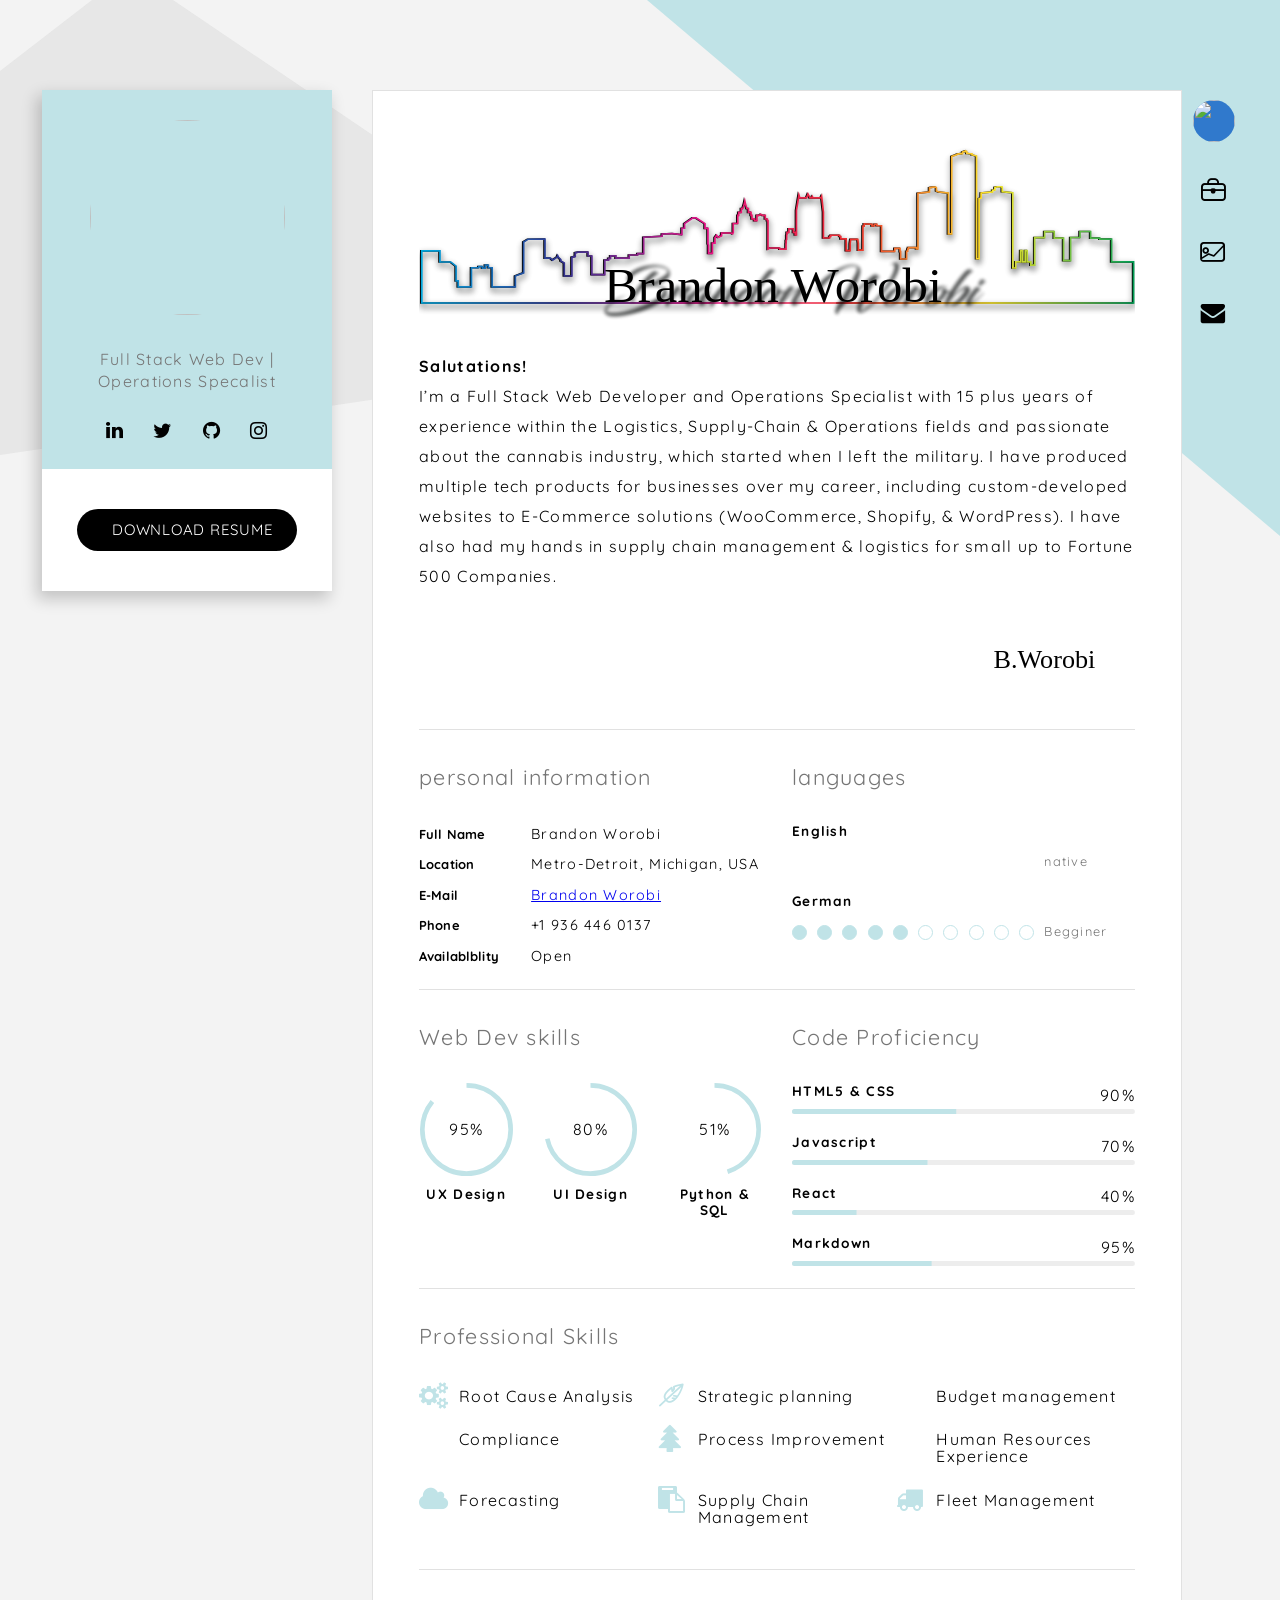
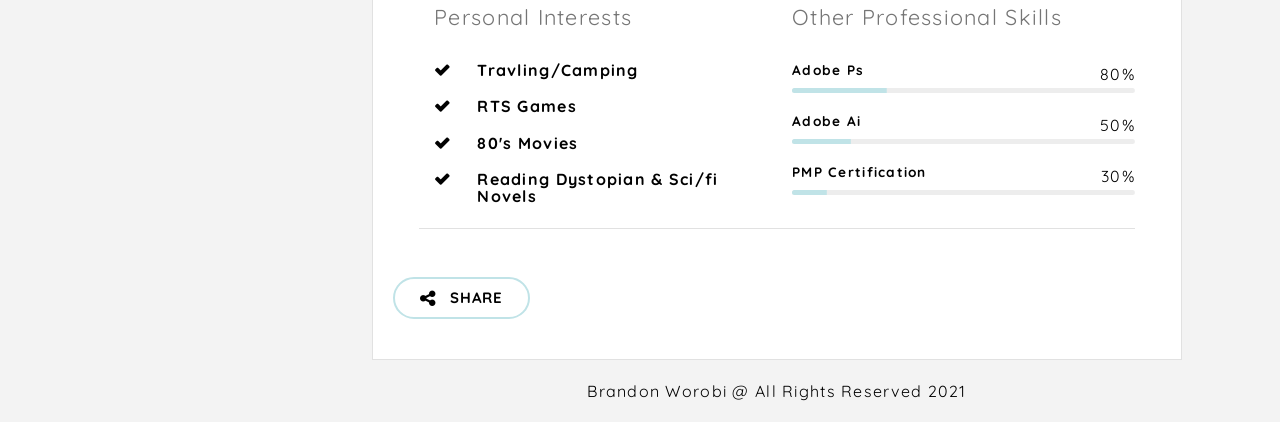
==== commit f3310171: "rest of the HTML files corrected" ====
--- a/index.html
+++ b/index.html
@@ -36,7 +36,6 @@
             <div class="crt-head-row">
                 <div id="crt-head-col1" class="text-left crt-head-col">
                     <a id="crt-logo" class="crt-logo" href="index.html">
-                        <img src="/images/uploads/brand/Scout_Consultatory.png" alt="Scout Consultatory Logo"><span>Scout Consultatory</span>
                     </a>
                 </div> 
             </div>
@@ -48,8 +47,8 @@
         <ul class="clear-list">
             <li>
                 <a href="index.html" data-tooltip="Home"><img class="avatar avatar-42"
-                                                                src="/assets/images/uploads/avatar/BW-Selfie.png"
-                                                                srcset="/assets/images/uploads/avatar/BW-Selfie.png 2x"
+                                                                src="images/uploads/avatar/BW-Selfie.png"
+                                                                srcset="images/uploads/avatar/BW-Selfie.png 2x"
                                                                 alt=""></a>
             </li>
             <li>
@@ -110,7 +109,7 @@
                         <li>
                             <a href="/index.html" data-tooltip="Home"><img class="avatar avatar-42"
                                                                             src="/images/uploads/avatar/BW-Selfie.png"
-                                                                            srcset="/assets/images/uploads/avatar/BW-Selfie.png 2x"
+                                                                            srcset="/images/uploads/avatar/BW-Selfie.png 2x"
                                                                             alt=""></a>
                         </li>
                         <li>
--- a/css/style.css
+++ b/css/style.css
@@ -1650,7 +1650,7 @@
 }
 
 .text-upper {
-    text-transform: uppercase;
+    text-transform:capitalize;
 }
 
 .text-lead {
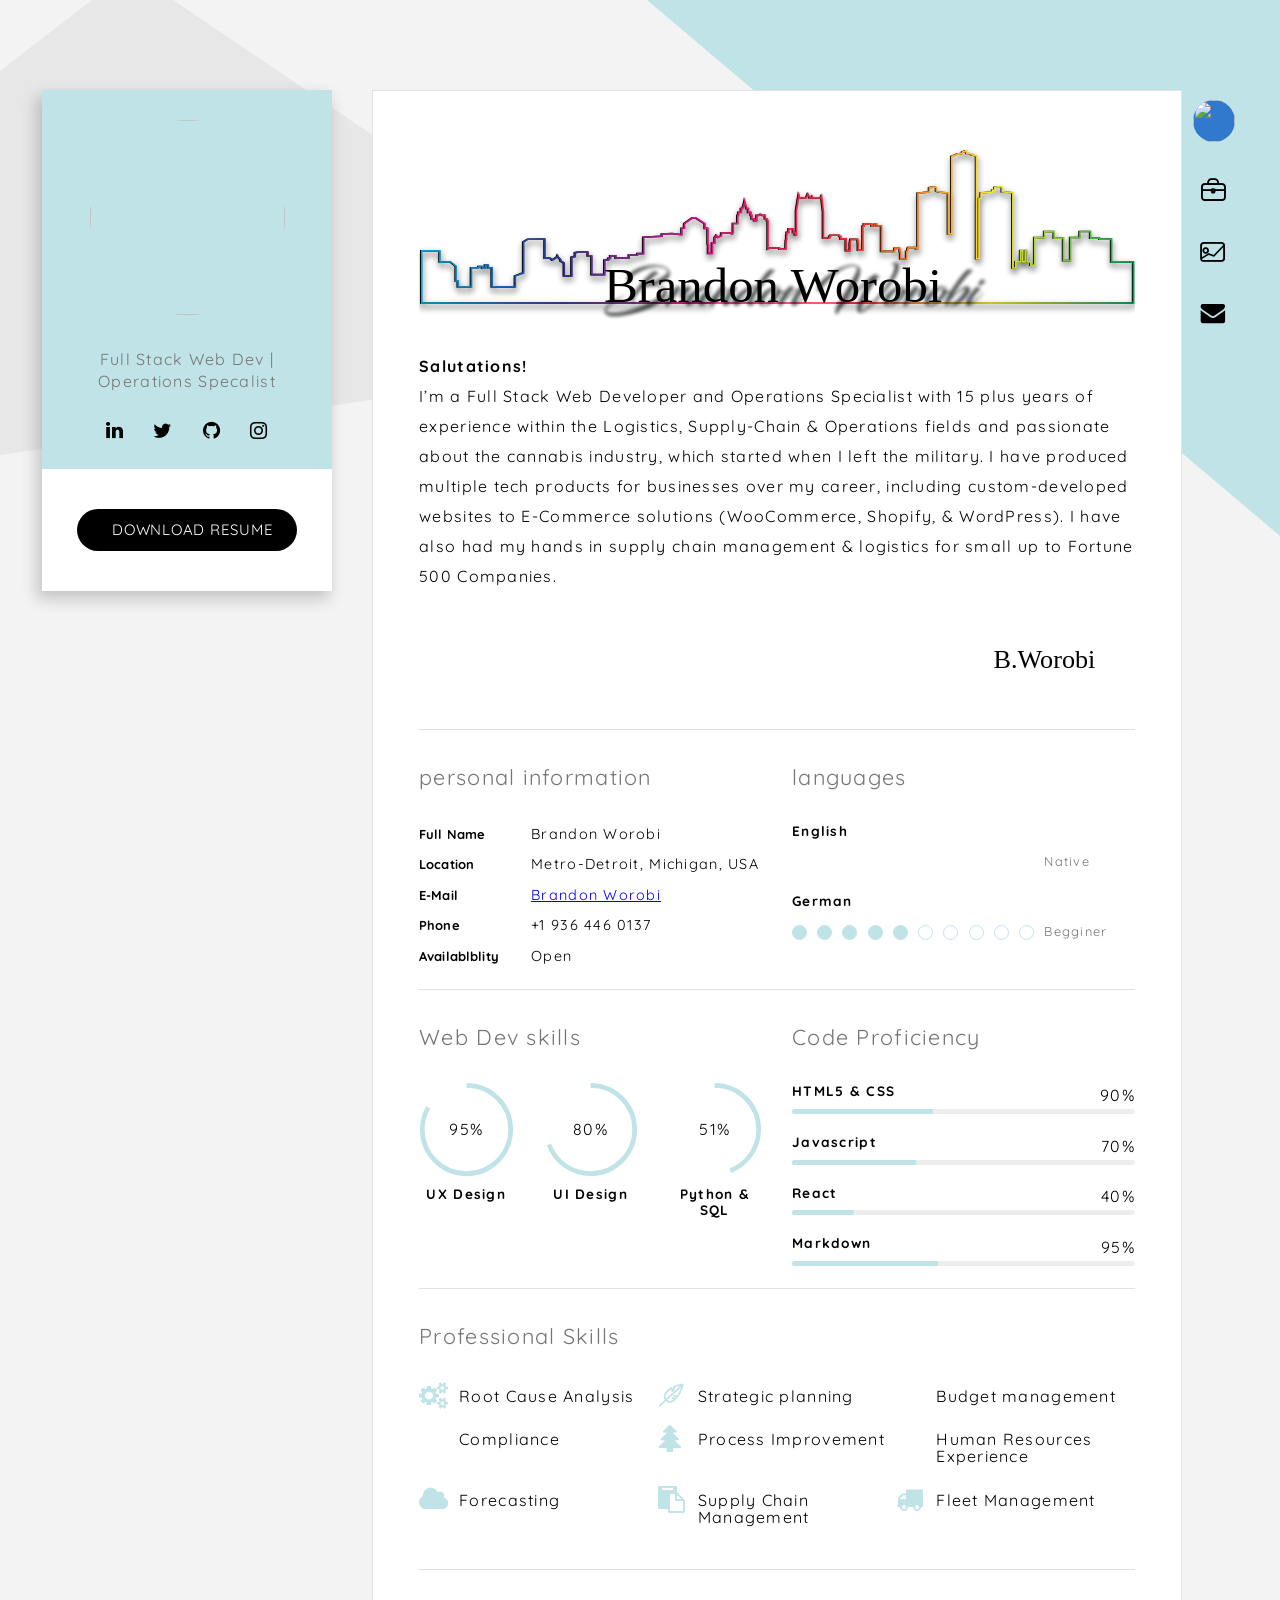
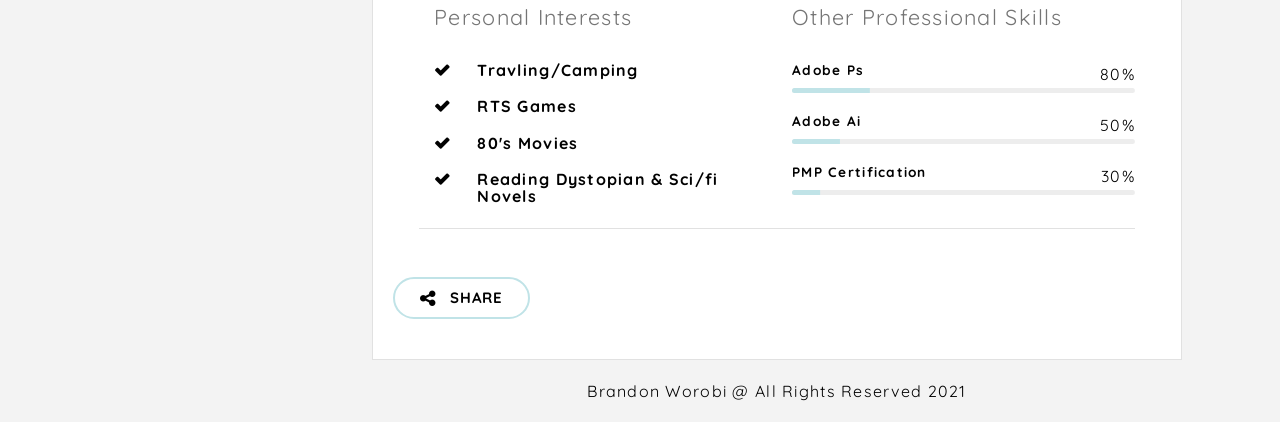
==== commit e1ea3b59: "update" ====
--- a/index.html
+++ b/index.html
@@ -220,7 +220,7 @@
                             <span class="bullet fill"></span>
                             <span class="bullet fill"></span>
                         </span>
-                <span class="progress-text text-muted">native</span>
+                <span class="progress-text text-muted">Native</span>
             </div>
 
             <div class="progress-bullets crt-animate" role="progressbar" aria-valuenow="8" aria-valuemin="0"
